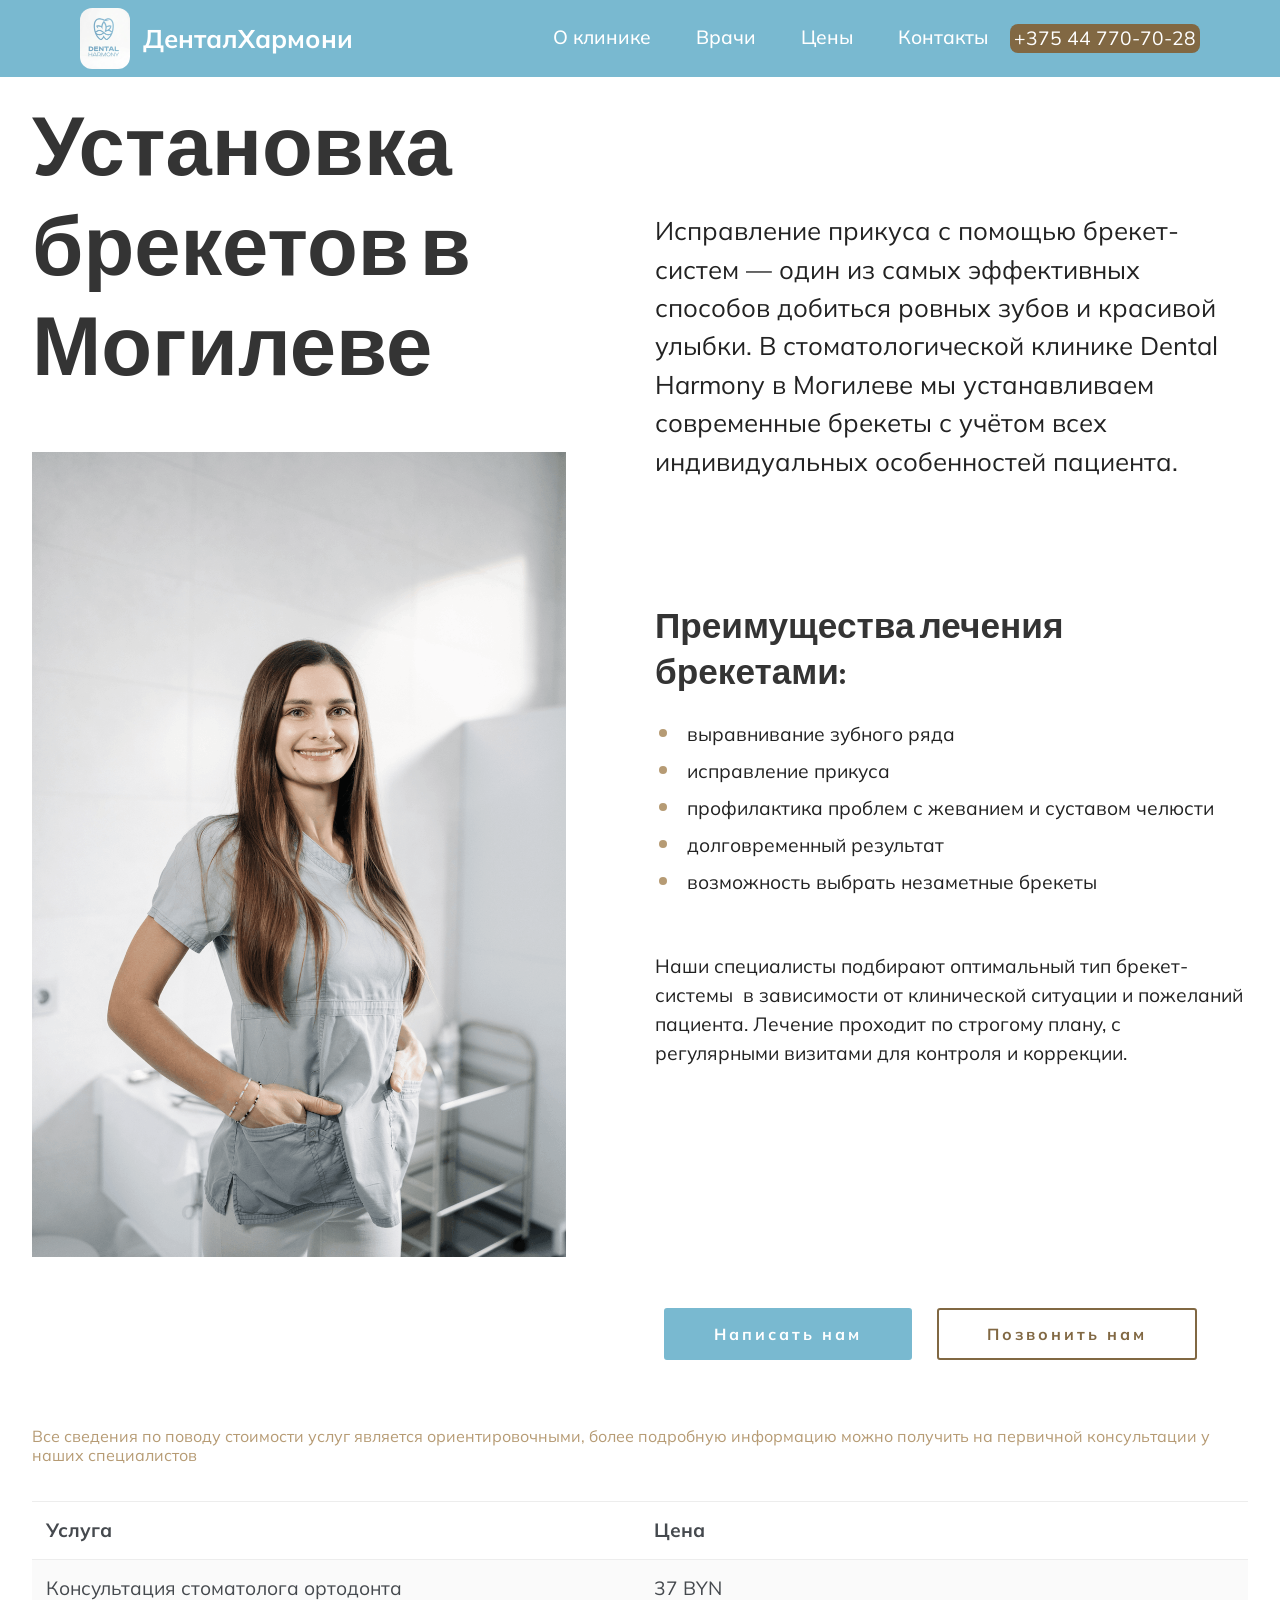
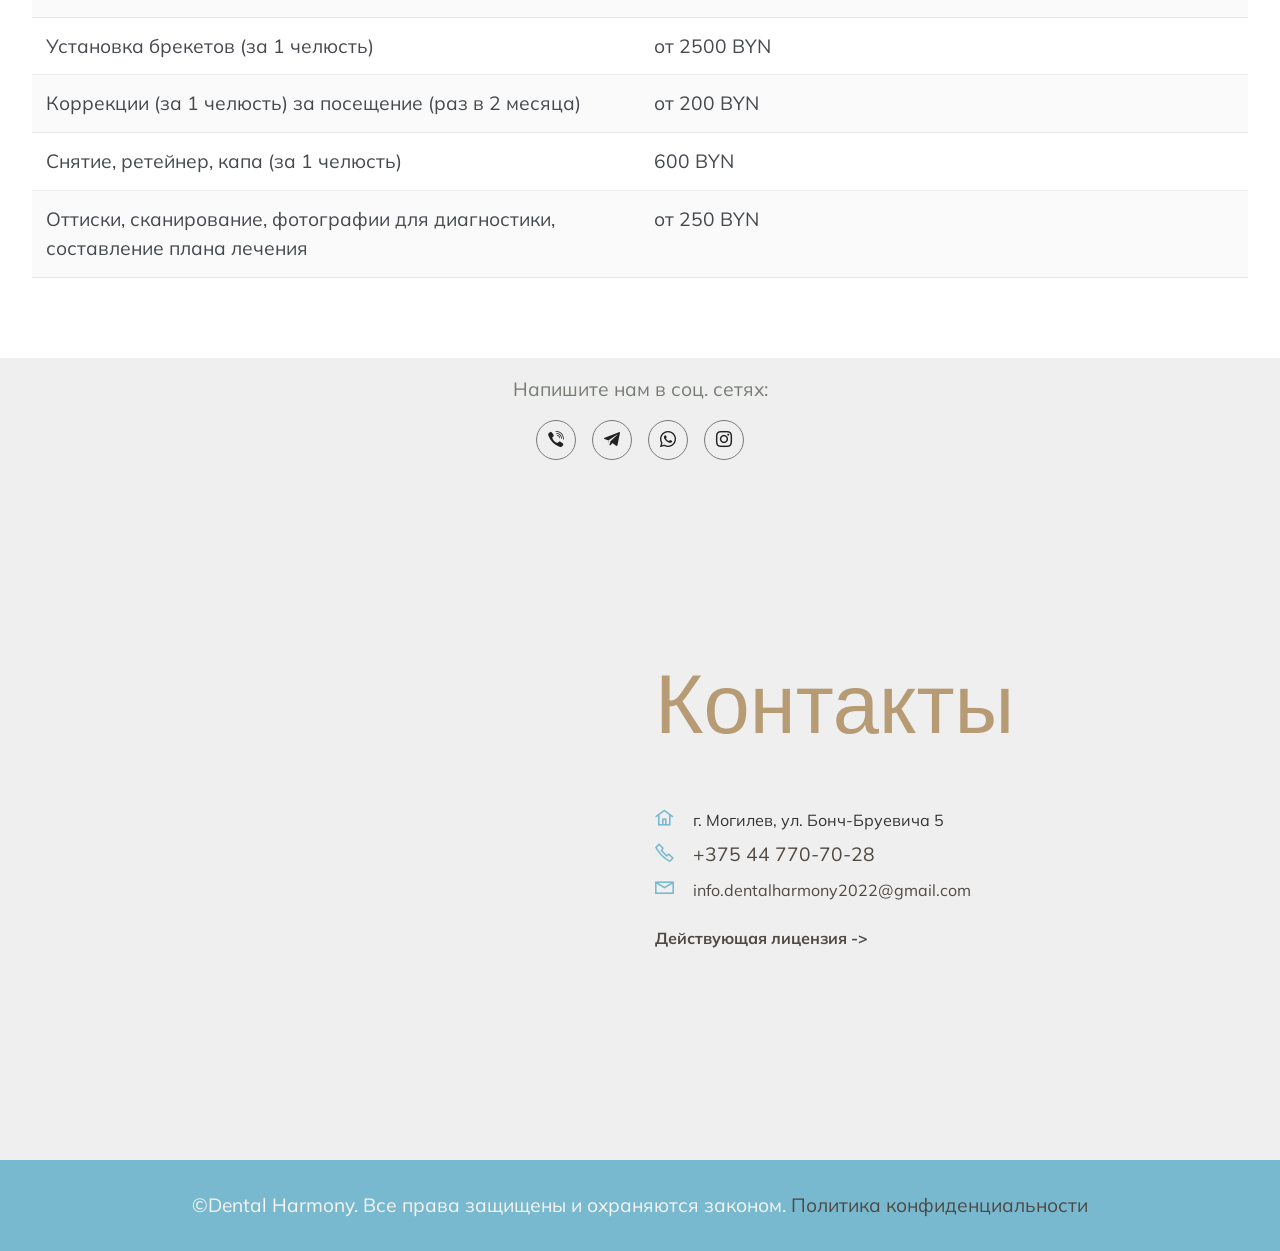
==== brekety-mogilev.html @ 155dd8d5 "deleted index.html all" ====
<!DOCTYPE html>
<html  >
<head>
  <meta charset="UTF-8">
  <meta http-equiv="X-UA-Compatible" content="IE=edge">
  <meta name="viewport" content="width=device-width, initial-scale=1, minimum-scale=1">
  <link rel="shortcut icon" href="assets/images/logo1-100x121.png" type="image/x-icon">
<meta name="description" content="Установка брекетов в Могилеве в стоматологии Dental Harmony. Исправление прикуса, современные брекет-системы, консультация ортодонта.">
  
  
  <title>Установка брекетов в Могилеве | ДенталХармони</title>
  <link rel="stylesheet" href="assets/web/assets/mobirise-icons/mobirise-icons.css">
  <link rel="stylesheet" href="assets/web/assets/mobirise-icons2/mobirise2.css">
  <link rel="stylesheet" href="assets/tether/tether.min.css">
  <link rel="stylesheet" href="assets/bootstrap/css/bootstrap.min.css">
  <link rel="stylesheet" href="assets/bootstrap/css/bootstrap-grid.min.css">
  <link rel="stylesheet" href="assets/bootstrap/css/bootstrap-reboot.min.css">
  <link rel="stylesheet" href="assets/dropdown/css/style.css">
  <link rel="stylesheet" href="assets/socicon/css/styles.css">
  <link rel="stylesheet" href="assets/theme/css/style.css">
  <link rel="preload" href="https://fonts.googleapis.com/css?family=Reem+Kufi:400,500,600,700&display=swap" as="style" onload="this.onload=null;this.rel='stylesheet'">
  <noscript><link rel="stylesheet" href="https://fonts.googleapis.com/css?family=Reem+Kufi:400,500,600,700&display=swap"></noscript>
  <link rel="preload" href="https://fonts.googleapis.com/css?family=Muli:300,300i,400,400i,600,600i,700,700i&display=swap" as="style" onload="this.onload=null;this.rel='stylesheet'">
  <noscript><link rel="stylesheet" href="https://fonts.googleapis.com/css?family=Muli:300,300i,400,400i,600,600i,700,700i&display=swap"></noscript>
  <link rel="preload" as="style" href="assets/mobirise/css/mbr-additional.css?v=qIpQwb"><link rel="stylesheet" href="assets/mobirise/css/mbr-additional.css?v=qIpQwb" type="text/css">
<link rel="canonical" href="https://dental-harmony.of.by/brekety-mogilev.html">
  
  <!-- Yandex.Metrika counter -->
<script type="text/javascript">
    (function(m,e,t,r,i,k,a){
        m[i]=m[i]||function(){(m[i].a=m[i].a||[]).push(arguments)};
        m[i].l=1*new Date();
        for (var j = 0; j < document.scripts.length; j++) {if (document.scripts[j].src === r) { return; }}
        k=e.createElement(t),a=e.getElementsByTagName(t)[0],k.async=1,k.src=r,a.parentNode.insertBefore(k,a)
    })(window, document,'script','https://mc.yandex.ru/metrika/tag.js?id=108449241', 'ym');

    ym(108449241, 'init', {ssr:true, webvisor:true, clickmap:true, ecommerce:"dataLayer", referrer: document.referrer, url: location.href, accurateTrackBounce:true, trackLinks:true});
</script>
<noscript><div><img src="https://mc.yandex.ru/watch/108449241" style="position:absolute; left:-9999px;" alt="" /></div></noscript>
<!-- /Yandex.Metrika counter -->
  
</head>
<body>
  
  <section class="menu cid-rArWEFjSdi" once="menu" id="menu01-6">



        <nav
            class="navbar navbar-expand beta-menu navbar-dropdown align-items-center navbar-fixed-top navbar-toggleable-sm">
            <button class="navbar-toggler navbar-toggler-right" type="button" data-toggle="collapse"
                data-target="#navbarSupportedContent" aria-controls="navbarSupportedContent" aria-expanded="false"
                aria-label="Toggle navigation">
                <div class="hamburger">
                    <span></span>
                    <span></span>
                    <span></span>
                    <span></span>
                </div>
            </button>
            <div class="menu-logo">
                <div class="navbar-brand">
                    <span class="navbar-logo">
                        <a href="#top">
                            <img src="assets/images/logo1-100x121.png" alt="логотип стомотологческой клиники в Могилеве"
                                style="height: 3.8rem; border-radius: 12px;">
                        </a>
                    </span>
                    <span class="navbar-caption-wrap"><a class="navbar-caption text-white display-5"
                            href="/">ДенталХармони</a></span>
                </div>
            </div>
            <div class="collapse navbar-collapse" id="navbarSupportedContent">
                <ul class="navbar-nav nav-dropdown" data-app-modern-menu="true">
                    <li class="nav-item">
                        <a class="nav-link link text-white display-7" href="/#content04-8"
                            aria-expanded="false">

                            О клинике<br></a>
                    </li>
                    <li class="nav-item"><a class="nav-link link text-white display-7"
                            href="/#team01-1y">Врачи</a></li>

                    <li class="nav-item"><a class="nav-link link text-white text-primary display-7"
                            href="/#content2-2k">Цены</a></li>

                    <li class="nav-item"><a class="nav-link link text-white display-7" href="/#contact4-r">

                            Контакты</a></li>
                </ul>
                <div class="navbar-buttons mbr-section-btn"
                    style="background: #816843; padding-left: 4px; padding-right: 4px; border-radius: 8px;">
                    <a class="phone-link text-white display-7" href="tel:+375447707028" onclick="gtag('event','click_phone',{event_category:'lead',event_label:'phone'});">
                        +375 44 770-70-28
                    </a>
                </div>
            </div>
        </nav>
    </section>



<section class="content2 woodm4_content2 cid-vg7xz233cQ" id="content02-3y">
    <div class="container">
        <div class="row">
            <div class="col-lg-6 md-pb">
                <h1 class="mbr-section-title align-left mbr-bold mbr-black pb-5 mbr-fonts-style display-1">Установка брекетов в Могилеве</h1>
                <img src="assets/images/d0a1d0bdd0b8d0bcd0bed0ba20d18dd0bad180d0b0d0bdd0b0202026-04-0720d0b22018.51.20-1014x1530.png" alt="установка брекетов в могилеве">
            </div>

            <div class="col-lg-6">
                <p class="text1 pb-3 align-left mbr-fonts-style display-5"><br><br><br>Исправление прикуса с помощью брекет-систем — один из самых эффективных способов добиться ровных зубов и красивой улыбки. В стоматологической клинике Dental Harmony в Могилеве мы устанавливаем современные брекеты с учётом всех индивидуальных особенностей пациента.</p>
                <h3 class="mbr-section-subtitle mbr-bold mbr-black mbr-light pb-3 mbr-fonts-style display-2"><br><br>Преимущества лечения брекетами:</h3>
                <div class="mbr-text pb-5 counter-container mbr-fonts-style display-7">
                    <ul>
                        <li>выравнивание зубного ряда</li>
                        <li>исправление прикуса</li>
                        <li>профилактика проблем с жеванием и суставом челюсти</li><li>долговременный результат</li><li>возможность выбрать незаметные брекеты</li>
                    </ul>
                </div>
                <p class="text2 align-left mbr-fonts-style display-7">Наши специалисты подбирают оптимальный тип брекет-системы&nbsp; в зависимости от клинической ситуации и пожеланий пациента. Лечение проходит по строгому плану, с регулярными визитами для контроля и коррекции.</p>
            </div>
        </div>
    </div>
</section>

<section class="header1 woodm4_header1 cid-vg7xz2m3BC" id="header01-3z">

    

    

    <div class="container">
        <div class="row justify-content-md-end">
            <div class="mbr-white col-lg-6 col-md-12">
                
                
                
                <div class="mbr-section-btn"><a class="btn btn-md btn-secondary display-4" href="/#form01-6">Написать нам</a>
                    <a class="btn btn-md btn-danger-outline display-4" href="tel:+375 44 770-70-28" onclick="gtag('event','click_phone',{event_category:'lead',event_label:'phone'});">Позвонить нам</a></div>
            </div>
        </div>
    </div>
    
</section>

<section class="pricing1 lodgem5 cid-vg7xz2x0cF" id="apricing1-40">
    

    
    
    <div class="container">
        <div class="row">
            <div class="col-12">
                <div class="mbr-section-head">
                    <h3 class="mbr-section-title mbr-fonts-style mb-0 display-4">Все сведения по поводу стоимости услуг является ориентировочными, более подробную информацию можно получить на первичной консультации у наших специалистов</h3>
                    
                </div>
                <div class="tabl-container">
                    <div class="tabl-item-row">
                        <div class="tabl-item-column">
                            <p class="card-title mbr-fonts-style mb-0 display-7"><strong>Услуга</strong></p>
                        </div>
                        <div class="tabl-item-column">
                            <p class="card-title mbr-fonts-style mb-0 display-7">
                                <strong>Цена</strong></p>
                        </div>
                        
                    </div>

                    <div class="tabl-item-row">
                        <div class="tabl-item-column">
                            <p class="card-text mbr-fonts-style mb-0 display-7">Консультация стоматолога ортодонта<br></p>
                        </div>
                        <div class="tabl-item-column">
                            <p class="card-text mbr-fonts-style mb-0 display-7">37 BYN<br></p>
                        </div>
                        
                    </div>

                    <div class="tabl-item-row">
                        <div class="tabl-item-column">
                            <p class="card-text mbr-fonts-style mb-0 display-7">Установка брекетов (за 1 челюсть)</p>
                        </div>
                        <div class="tabl-item-column">
                            <p class="card-text mbr-fonts-style mb-0 display-7">от 2500 BYN<br></p>
                        </div>
                        
                    </div>
                    <div class="tabl-item-row">
                        <div class="tabl-item-column">
                            <p class="card-text mbr-fonts-style mb-0 display-7">Коррекции (за 1 челюсть) за посещение (раз в 2 месяца)<br></p>
                        </div>
                        <div class="tabl-item-column">
                            <p class="card-text mbr-fonts-style mb-0 display-7">от 200 BYN<br></p>
                        </div>
                        
                    </div>
                    <div class="tabl-item-row">
                        <div class="tabl-item-column">
                            <p class="card-text mbr-fonts-style mb-0 display-7">Снятие, ретейнер, капа (за 1 челюсть)<br>
                            </p>
                        </div>
                        <div class="tabl-item-column">
                            <p class="card-text mbr-fonts-style mb-0 display-7">600 BYN<br></p>
                        </div>
                        
                    </div>
                    <div class="tabl-item-row">
                        <div class="tabl-item-column">
                            <p class="card-text mbr-fonts-style mb-0 display-7">Оттиски, сканирование, фотографии для диагностики, составление плана лечения<br></p>
                        </div>
                        <div class="tabl-item-column">
                            <p class="card-text mbr-fonts-style mb-0 display-7">от 250 BYN<br><br></p>
                        </div>
                        
                    </div>

                    
                    
                    
                </div>
            </div>
        </div>
    </div>
</section>

<section class="social1 cid-vfkh2itAdA" id="social01-2t">

            <div class="container">
                <div class="row justify-content-center">
                    <p class="mbr-text mbr-fonts-style display-7">Напишите нам в соц. сетях:</p>
                    <div class="col-lg-12">
                        <div class="wrapper">
                            <div class="icon-wrapper">
                                <a href="viber://chat?number=%2B375447707028" onclick="gtag('event','click_viber',{event_category:'lead'});">
                                    <span class="mbr-iconfont socicon-viber socicon"></span>
                                </a>
                            </div>

                            <div class="icon-wrapper">
                                <a href="https://t.me/+375447707028" onclick="gtag('event','click_tg',{event_category:'lead'});">
                                    <span class="mbr-iconfont socicon-telegram socicon"></span>
                                </a>
                            </div>

                            <div class="icon-wrapper">
                                <a href="https://wa.me/375447707028?text=Добро пожаловать в клинику ДенталХармони!" onclick="gtag('event','click_whatsapp',{event_category:'lead'});">
                                    <span class="mbr-iconfont socicon-whatsapp socicon"></span>
                                </a>
                            </div>

                            <div class="icon-wrapper">
                                <a href="https://instagram.com/dental_harmony_mogilev" onclick="gtag('event','click_inst',{event_category:'lead'});">
                                    <span class="mbr-iconfont socicon-instagram socicon"></span>
                                </a>
                            </div>



                        </div>

                    </div>
                </div>
            </div>
        </section>

<section data-bs-version="5" class="contact4 cid-ufX9EuGRT0" id="contact4-r">




            <div class="container">
                <div class="row justify-content-center align-items-center">
                    <div class="map-wrapper col-12 col-lg-6">
                        <div class="google-map"><iframe frameborder="0" style="border:0"
                                src="https://www.google.com/maps/embed/v1/place?key=AIzaSyBQ55g-IgRRgXrd803PTWDTb7kd6aAitNQ&amp;q=Могилёв, ул. Бонч-Бруевича 5"
                                allowfullscreen=""></iframe></div>
                    </div>
                    <div class="col-12 col-lg-6">
                        <div class="header_box">
                            <h4 class="card-title mbr-fonts-style display-1">Контакты</h4>

                        </div>
                        <div class="row">
                            <div class="col-12">
                                <div class="column_wrap">
                                    <h4 class="mbr-section-subtitle mbr-fonts-style display-5"></h4>
                                    <div class="contact_content">
                                        <div class="iconfont-wrapper">
                                            <span class="mbr-iconfont mobi-mbri-home mobi-mbri"
                                                style="color: rgb(121, 185, 208); fill: rgb(121, 185, 208);"></span>
                                        </div>
                                        <p class="card_text mb-0 mbr-fonts-style display-4">г. Могилев, ул.
                                            Бонч-Бруевича
                                            5<br></p>
                                    </div>
                                    <div class="contact_content">
                                        <div class="iconfont-wrapper">
                                            <span class="mbr-iconfont mobi-mbri-phone mobi-mbri"
                                                style="color: rgb(121, 185, 208); fill: rgb(121, 185, 208);"></span>
                                        </div>
                                        <p class="card_text mb-0 mbr-fonts-style display-4"><a
                                                class="phone-link display-7" href="tel:+375447707028" onclick="gtag('event','click_phone',{event_category:'lead',event_label:'phone'});">
                                                +375 44 770-70-28
                                            </a><br></p>
                                    </div>
                                    <div class="contact_content">
                                        <div class="iconfont-wrapper">
                                            <span class="mbr-iconfont mobi-mbri-letter mobi-mbri"
                                                style="color: rgb(121, 185, 208); fill: rgb(121, 185, 208);"></span>
                                        </div>
                                        <p class="card_text mb-0 mbr-fonts-style display-4"><a href="mailto:info.dentalharmony2022@gmail.com"
class="text-primary">info.dentalharmony2022@gmail.com</a></p></div>
                                    <div class="contact_content mt-3">
                                        <p class="card_text mb-0 mbr-fonts-style display-4"><a href="https://license.gov.by/onelicense/184092" 
                                                class="text-primary mbr-bold">Действующая лицензия -></a></p>
                                    </div>
                                </div>
                            </div>

                        </div>
                    </div>
                </div>
            </div>
        </section>

<section class="footer2 cid-rArWKbZ4Lx" once="footers" id="footer02-g">





            <div class="container">
                <div class="media-container-row align-center mbr-white">
                    <div class="col-12">
                        <p class="mbr-text mb-0 mbr-fonts-style display-7">
                            ©Dental Harmony. Все права защищены и охраняются законом. <a href="privacy-policy.html" class="text-primary">Политика конфиденциальности</a></p> 
                            
                    </div>
                </div>
            </div>
        </section>


<script src="assets/web/assets/jquery/jquery.min.js"></script>
  <script src="assets/popper/popper.min.js"></script>
  <script src="assets/tether/tether.min.js"></script>
  <script src="assets/bootstrap/js/bootstrap.min.js"></script>
  <script src="assets/smoothscroll/smooth-scroll.js"></script>
  <script src="assets/dropdown/js/nav-dropdown.js"></script>
  <script src="assets/dropdown/js/navbar-dropdown.js"></script>
  <script src="assets/touchswipe/jquery.touch-swipe.min.js"></script>
  <script src="assets/theme/js/script.js"></script>
  
  
  
</body>
</html>
---- assets/web/assets/mobirise-icons/mobirise-icons.css ----
@font-face {
  font-family: 'MobiriseIcons';
  src:  url('mobirise-icons.eot?spat4u');
  src:  url('mobirise-icons.eot?spat4u#iefix') format('embedded-opentype'),
    url('mobirise-icons.ttf?spat4u') format('truetype'),
    url('mobirise-icons.woff?spat4u') format('woff'),
    url('mobirise-icons.svg?spat4u#MobiriseIcons') format('svg');
  font-weight: normal;
  font-style: normal;
  font-display: swap;
}

[class^="mbri-"], [class*=" mbri-"] {
  /* use !important to prevent issues with browser extensions that change fonts */
  font-family: MobiriseIcons !important;
  speak: none;
  font-style: normal;
  font-weight: normal;
  font-variant: normal;
  text-transform: none;
  line-height: 1;

  /* Better Font Rendering =========== */
  -webkit-font-smoothing: antialiased;
  -moz-osx-font-smoothing: grayscale;
}

.mbri-add-submenu:before {
  content: "\e900";
}
.mbri-alert:before {
  content: "\e901";
}
.mbri-align-center:before {
  content: "\e902";
}
.mbri-align-justify:before {
  content: "\e903";
}
.mbri-align-left:before {
  content: "\e904";
}
.mbri-align-right:before {
  content: "\e905";
}
.mbri-android:before {
  content: "\e906";
}
.mbri-apple:before {
  content: "\e907";
}
.mbri-arrow-down:before {
  content: "\e908";
}
.mbri-arrow-next:before {
  content: "\e909";
}
.mbri-arrow-prev:before {
  content: "\e90a";
}
.mbri-arrow-up:before {
  content: "\e90b";
}
.mbri-bold:before {
  content: "\e90c";
}
.mbri-bookmark:before {
  content: "\e90d";
}
.mbri-bootstrap:before {
  content: "\e90e";
}
.mbri-briefcase:before {
  content: "\e90f";
}
.mbri-browse:before {
  content: "\e910";
}
.mbri-bulleted-list:before {
  content: "\e911";
}
.mbri-calendar:before {
  content: "\e912";
}
.mbri-camera:before {
  content: "\e913";
}
.mbri-cart-add:before {
  content: "\e914";
}
.mbri-cart-full:before {
  content: "\e915";
}
.mbri-cash:before {
  content: "\e916";
}
.mbri-change-style:before {
  content: "\e917";
}
.mbri-chat:before {
  content: "\e918";
}
.mbri-clock:before {
  content: "\e919";
}
.mbri-close:before {
  content: "\e91a";
}
.mbri-cloud:before {
  content: "\e91b";
}
.mbri-code:before {
  content: "\e91c";
}
.mbri-contact-form:before {
  content: "\e91d";
}
.mbri-credit-card:before {
  content: "\e91e";
}
.mbri-cursor-click:before {
  content: "\e91f";
}
.mbri-cust-feedback:before {
  content: "\e920";
}
.mbri-database:before {
  content: "\e921";
}
.mbri-delivery:before {
  content: "\e922";
}
.mbri-desktop:before {
  content: "\e923";
}
.mbri-devices:before {
  content: "\e924";
}
.mbri-down:before {
  content: "\e925";
}
.mbri-download:before {
  content: "\e989";
}
.mbri-drag-n-drop:before {
  content: "\e927";
}
.mbri-drag-n-drop2:before {
  content: "\e928";
}
.mbri-edit:before {
  content: "\e929";
}
.mbri-edit2:before {
  content: "\e92a";
}
.mbri-error:before {
  content: "\e92b";
}
.mbri-extension:before {
  content: "\e92c";
}
.mbri-features:before {
  content: "\e92d";
}
.mbri-file:before {
  content: "\e92e";
}
.mbri-flag:before {
  content: "\e92f";
}
.mbri-folder:before {
  content: "\e930";
}
.mbri-gift:before {
  content: "\e931";
}
.mbri-github:before {
  content: "\e932";
}
.mbri-globe:before {
  content: "\e933";
}
.mbri-globe-2:before {
  content: "\e934";
}
.mbri-growing-chart:before {
  content: "\e935";
}
.mbri-hearth:before {
  content: "\e936";
}
.mbri-help:before {
  content: "\e937";
}
.mbri-home:before {
  content: "\e938";
}
.mbri-hot-cup:before {
  content: "\e939";
}
.mbri-idea:before {
  content: "\e93a";
}
.mbri-image-gallery:before {
  content: "\e93b";
}
.mbri-image-slider:before {
  content: "\e93c";
}
.mbri-info:before {
  content: "\e93d";
}
.mbri-italic:before {
  content: "\e93e";
}
.mbri-key:before {
  content: "\e93f";
}
.mbri-laptop:before {
  content: "\e940";
}
.mbri-layers:before {
  content: "\e941";
}
.mbri-left-right:before {
  content: "\e942";
}
.mbri-left:before {
  content: "\e943";
}
.mbri-letter:before {
  content: "\e944";
}
.mbri-like:before {
  content: "\e945";
}
.mbri-link:before {
  content: "\e946";
}
.mbri-lock:before {
  content: "\e947";
}
.mbri-login:before {
  content: "\e948";
}
.mbri-logout:before {
  content: "\e949";
}
.mbri-magic-stick:before {
  content: "\e94a";
}
.mbri-map-pin:before {
  content: "\e94b";
}
.mbri-menu:before {
  content: "\e94c";
}
.mbri-mobile:before {
  content: "\e94d";
}
.mbri-mobile2:before {
  content: "\e94e";
}
.mbri-mobirise:before {
  content: "\e94f";
}
.mbri-more-horizontal:before {
  content: "\e950";
}
.mbri-more-vertical:before {
  content: "\e951";
}
.mbri-music:before {
  content: "\e952";
}
.mbri-new-file:before {
  content: "\e953";
}
.mbri-numbered-list:before {
  content: "\e954";
}
.mbri-opened-folder:before {
  content: "\e955";
}
.mbri-pages:before {
  content: "\e956";
}
.mbri-paper-plane:before {
  content: "\e957";
}
.mbri-paperclip:before {
  content: "\e958";
}
.mbri-photo:before {
  content: "\e959";
}
.mbri-photos:before {
  content: "\e95a";
}
.mbri-pin:before {
  content: "\e95b";
}
.mbri-play:before {
  content: "\e95c";
}
.mbri-plus:before {
  content: "\e95d";
}
.mbri-preview:before {
  content: "\e95e";
}
.mbri-print:before {
  content: "\e95f";
}
.mbri-protect:before {
  content: "\e960";
}
.mbri-question:before {
  content: "\e961";
}
.mbri-quote-left:before {
  content: "\e962";
}
.mbri-quote-right:before {
  content: "\e963";
}
.mbri-refresh:before {
  content: "\e964";
}
.mbri-responsive:before {
  content: "\e965";
}
.mbri-right:before {
  content: "\e966";
}
.mbri-rocket:before {
  content: "\e967";
}
.mbri-sad-face:before {
  content: "\e968";
}
.mbri-sale:before {
  content: "\e969";
}
.mbri-save:before {
  content: "\e96a";
}
.mbri-search:before {
  content: "\e96b";
}
.mbri-setting:before {
  content: "\e96c";
}
.mbri-setting2:before {
  content: "\e96d";
}
.mbri-setting3:before {
  content: "\e96e";
}
.mbri-share:before {
  content: "\e96f";
}
.mbri-shopping-bag:before {
  content: "\e970";
}
.mbri-shopping-basket:before {
  content: "\e971";
}
.mbri-shopping-cart:before {
  content: "\e972";
}
.mbri-sites:before {
  content: "\e973";
}
.mbri-smile-face:before {
  content: "\e974";
}
.mbri-speed:before {
  content: "\e975";
}
.mbri-star:before {
  content: "\e976";
}
.mbri-success:before {
  content: "\e977";
}
.mbri-sun:before {
  content: "\e978";
}
.mbri-sun2:before {
  content: "\e979";
}
.mbri-tablet:before {
  content: "\e97a";
}
.mbri-tablet-vertical:before {
  content: "\e97b";
}
.mbri-target:before {
  content: "\e97c";
}
.mbri-timer:before {
  content: "\e97d";
}
.mbri-to-ftp:before {
  content: "\e97e";
}
.mbri-to-local-drive:before {
  content: "\e97f";
}
.mbri-touch-swipe:before {
  content: "\e980";
}
.mbri-touch:before {
  content: "\e981";
}
.mbri-trash:before {
  content: "\e982";
}
.mbri-underline:before {
  content: "\e983";
}
.mbri-unlink:before {
  content: "\e984";
}
.mbri-unlock:before {
  content: "\e985";
}
.mbri-up-down:before {
  content: "\e986";
}
.mbri-up:before {
  content: "\e987";
}
.mbri-update:before {
  content: "\e988";
}
.mbri-upload:before {
 content: "\e926"; 
}
.mbri-user:before {
  content: "\e98a";
}
.mbri-user2:before {
  content: "\e98b";
}
.mbri-users:before {
  content: "\e98c";
}
.mbri-video:before {
  content: "\e98d";
}
.mbri-video-play:before {
  content: "\e98e";
}
.mbri-watch:before {
  content: "\e98f";
}
.mbri-website-theme:before {
  content: "\e990";
}
.mbri-wifi:before {
  content: "\e991";
}
.mbri-windows:before {
  content: "\e992";
}
.mbri-zoom-out:before {
  content: "\e993";
}
.mbri-redo:before {
  content: "\e994";
}
.mbri-undo:before {
  content: "\e995";
}
---- assets/web/assets/mobirise-icons2/mobirise2.css ----
@font-face {
  font-family: 'Moririse2';
  font-display: swap;
  src:  url('mobirise2.eot?f2bix4');
  src:  url('mobirise2.eot?f2bix4#iefix') format('embedded-opentype'),
    url('mobirise2.ttf?f2bix4') format('truetype'),
    url('mobirise2.woff?f2bix4') format('woff'),
    url('mobirise2.svg?f2bix4#mobirise2') format('svg');
  font-weight: normal;
  font-style: normal;
}

[class^="mobi-"], [class*=" mobi-"] {
  /* use !important to prevent issues with browser extensions that change fonts */
  font-family: 'Moririse2' !important;
  speak: none;
  font-style: normal;
  font-weight: normal;
  font-variant: normal;
  text-transform: none;
  line-height: 1;

  /* Better Font Rendering =========== */
  -webkit-font-smoothing: antialiased;
  -moz-osx-font-smoothing: grayscale;
}

.mobi-mbri-add-submenu:before {
  content: "\e900";
}
.mobi-mbri-alert:before {
  content: "\e901";
}
.mobi-mbri-align-center:before {
  content: "\e902";
}
.mobi-mbri-align-justify:before {
  content: "\e903";
}
.mobi-mbri-align-left:before {
  content: "\e904";
}
.mobi-mbri-align-right:before {
  content: "\e905";
}
.mobi-mbri-android:before {
  content: "\e906";
}
.mobi-mbri-apple:before {
  content: "\e907";
}
.mobi-mbri-arrow-down:before {
  content: "\e908";
}
.mobi-mbri-arrow-next:before {
  content: "\e909";
}
.mobi-mbri-arrow-prev:before {
  content: "\e90a";
}
.mobi-mbri-arrow-up:before {
  content: "\e90b";
}
.mobi-mbri-bold:before {
  content: "\e90c";
}
.mobi-mbri-bookmark:before {
  content: "\e90d";
}
.mobi-mbri-bootstrap:before {
  content: "\e90e";
}
.mobi-mbri-briefcase:before {
  content: "\e90f";
}
.mobi-mbri-browse:before {
  content: "\e910";
}
.mobi-mbri-bulleted-list:before {
  content: "\e911";
}
.mobi-mbri-calendar:before {
  content: "\e912";
}
.mobi-mbri-camera:before {
  content: "\e913";
}
.mobi-mbri-cart-add:before {
  content: "\e914";
}
.mobi-mbri-cart-full:before {
  content: "\e915";
}
.mobi-mbri-cash:before {
  content: "\e916";
}
.mobi-mbri-change-style:before {
  content: "\e917";
}
.mobi-mbri-chat:before {
  content: "\e918";
}
.mobi-mbri-clock:before {
  content: "\e919";
}
.mobi-mbri-close:before {
  content: "\e91a";
}
.mobi-mbri-cloud:before {
  content: "\e91b";
}
.mobi-mbri-code:before {
  content: "\e91c";
}
.mobi-mbri-contact-form:before {
  content: "\e91d";
}
.mobi-mbri-credit-card:before {
  content: "\e91e";
}
.mobi-mbri-cursor-click:before {
  content: "\e91f";
}
.mobi-mbri-cust-feedback:before {
  content: "\e920";
}
.mobi-mbri-database:before {
  content: "\e921";
}
.mobi-mbri-delivery:before {
  content: "\e922";
}
.mobi-mbri-desktop:before {
  content: "\e923";
}
.mobi-mbri-devices:before {
  content: "\e924";
}
.mobi-mbri-down:before {
  content: "\e925";
}
.mobi-mbri-download-2:before {
  content: "\e926";
}
.mobi-mbri-download:before {
  content: "\e927";
}
.mobi-mbri-drag-n-drop-2:before {
  content: "\e928";
}
.mobi-mbri-drag-n-drop:before {
  content: "\e929";
}
.mobi-mbri-edit-2:before {
  content: "\e92a";
}
.mobi-mbri-edit:before {
  content: "\e92b";
}
.mobi-mbri-error:before {
  content: "\e92c";
}
.mobi-mbri-extension:before {
  content: "\e92d";
}
.mobi-mbri-features:before {
  content: "\e92e";
}
.mobi-mbri-file:before {
  content: "\e92f";
}
.mobi-mbri-flag:before {
  content: "\e930";
}
.mobi-mbri-folder:before {
  content: "\e931";
}
.mobi-mbri-gift:before {
  content: "\e932";
}
.mobi-mbri-github:before {
  content: "\e933";
}
.mobi-mbri-globe-2:before {
  content: "\e934";
}
.mobi-mbri-globe:before {
  content: "\e935";
}
.mobi-mbri-growing-chart:before {
  content: "\e936";
}
.mobi-mbri-hearth:before {
  content: "\e937";
}
.mobi-mbri-help:before {
  content: "\e938";
}
.mobi-mbri-home:before {
  content: "\e939";
}
.mobi-mbri-hot-cup:before {
  content: "\e93a";
}
.mobi-mbri-idea:before {
  content: "\e93b";
}
.mobi-mbri-image-gallery:before {
  content: "\e93c";
}
.mobi-mbri-image-slider:before {
  content: "\e93d";
}
.mobi-mbri-info:before {
  content: "\e93e";
}
.mobi-mbri-italic:before {
  content: "\e93f";
}
.mobi-mbri-key:before {
  content: "\e940";
}
.mobi-mbri-laptop:before {
  content: "\e941";
}
.mobi-mbri-layers:before {
  content: "\e942";
}
.mobi-mbri-left-right:before {
  content: "\e943";
}
.mobi-mbri-left:before {
  content: "\e944";
}
.mobi-mbri-letter:before {
  content: "\e945";
}
.mobi-mbri-like:before {
  content: "\e946";
}
.mobi-mbri-link:before {
  content: "\e947";
}
.mobi-mbri-lock:before {
  content: "\e948";
}
.mobi-mbri-login:before {
  content: "\e949";
}
.mobi-mbri-logout:before {
  content: "\e94a";
}
.mobi-mbri-magic-stick:before {
  content: "\e94b";
}
.mobi-mbri-map-pin:before {
  content: "\e94c";
}
.mobi-mbri-menu:before {
  content: "\e94d";
}
.mobi-mbri-mobile-2:before {
  content: "\e94e";
}
.mobi-mbri-mobile-horizontal:before {
  content: "\e94f";
}
.mobi-mbri-mobile:before {
  content: "\e950";
}
.mobi-mbri-mobirise:before {
  content: "\e951";
}
.mobi-mbri-more-horizontal:before {
  content: "\e952";
}
.mobi-mbri-more-vertical:before {
  content: "\e953";
}
.mobi-mbri-music:before {
  content: "\e954";
}
.mobi-mbri-new-file:before {
  content: "\e955";
}
.mobi-mbri-numbered-list:before {
  content: "\e956";
}
.mobi-mbri-opened-folder:before {
  content: "\e957";
}
.mobi-mbri-pages:before {
  content: "\e958";
}
.mobi-mbri-paper-plane:before {
  content: "\e959";
}
.mobi-mbri-paperclip:before {
  content: "\e95a";
}
.mobi-mbri-phone:before {
  content: "\e95b";
}
.mobi-mbri-photo:before {
  content: "\e95c";
}
.mobi-mbri-photos:before {
  content: "\e95d";
}
.mobi-mbri-pin:before {
  content: "\e95e";
}
.mobi-mbri-play:before {
  content: "\e95f";
}
.mobi-mbri-plus:before {
  content: "\e960";
}
.mobi-mbri-preview:before {
  content: "\e961";
}
.mobi-mbri-print:before {
  content: "\e962";
}
.mobi-mbri-protect:before {
  content: "\e963";
}
.mobi-mbri-question:before {
  content: "\e964";
}
.mobi-mbri-quote-left:before {
  content: "\e965";
}
.mobi-mbri-quote-right:before {
  content: "\e966";
}
.mobi-mbri-redo:before {
  content: "\e967";
}
.mobi-mbri-refresh:before {
  content: "\e968";
}
.mobi-mbri-responsive-2:before {
  content: "\e969";
}
.mobi-mbri-responsive:before {
  content: "\e96a";
}
.mobi-mbri-right:before {
  content: "\e96b";
}
.mobi-mbri-rocket:before {
  content: "\e96c";
}
.mobi-mbri-sad-face:before {
  content: "\e96d";
}
.mobi-mbri-sale:before {
  content: "\e96e";
}
.mobi-mbri-save:before {
  content: "\e96f";
}
.mobi-mbri-search:before {
  content: "\e970";
}
.mobi-mbri-setting-2:before {
  content: "\e971";
}
.mobi-mbri-setting-3:before {
  content: "\e972";
}
.mobi-mbri-setting:before {
  content: "\e973";
}
.mobi-mbri-share:before {
  content: "\e974";
}
.mobi-mbri-shopping-bag:before {
  content: "\e975";
}
.mobi-mbri-shopping-basket:before {
  content: "\e976";
}
.mobi-mbri-shopping-cart:before {
  content: "\e977";
}
.mobi-mbri-sites:before {
  content: "\e978";
}
.mobi-mbri-smile-face:before {
  content: "\e979";
}
.mobi-mbri-speed:before {
  content: "\e97a";
}
.mobi-mbri-star:before {
  content: "\e97b";
}
.mobi-mbri-success:before {
  content: "\e97c";
}
.mobi-mbri-sun:before {
  content: "\e97d";
}
.mobi-mbri-sun2:before {
  content: "\e97e";
}
.mobi-mbri-tablet-vertical:before {
  content: "\e97f";
}
.mobi-mbri-tablet:before {
  content: "\e980";
}
.mobi-mbri-target:before {
  content: "\e981";
}
.mobi-mbri-timer:before {
  content: "\e982";
}
.mobi-mbri-to-ftp:before {
  content: "\e983";
}
.mobi-mbri-to-local-drive:before {
  content: "\e984";
}
.mobi-mbri-touch-swipe:before {
  content: "\e985";
}
.mobi-mbri-touch:before {
  content: "\e986";
}
.mobi-mbri-trash:before {
  content: "\e987";
}
.mobi-mbri-underline:before {
  content: "\e988";
}
.mobi-mbri-undo:before {
  content: "\e989";
}
.mobi-mbri-unlink:before {
  content: "\e98a";
}
.mobi-mbri-unlock:before {
  content: "\e98b";
}
.mobi-mbri-up-down:before {
  content: "\e98c";
}
.mobi-mbri-up:before {
  content: "\e98d";
}
.mobi-mbri-update:before {
  content: "\e98e";
}
.mobi-mbri-upload-2:before {
  content: "\e98f";
}
.mobi-mbri-upload:before {
  content: "\e990";
}
.mobi-mbri-user-2:before {
  content: "\e991";
}
.mobi-mbri-user:before {
  content: "\e992";
}
.mobi-mbri-users:before {
  content: "\e993";
}
.mobi-mbri-video-play:before {
  content: "\e994";
}
.mobi-mbri-video:before {
  content: "\e995";
}
.mobi-mbri-watch:before {
  content: "\e996";
}
.mobi-mbri-website-theme-2:before {
  content: "\e997";
}
.mobi-mbri-website-theme:before {
  content: "\e998";
}
.mobi-mbri-wifi:before {
  content: "\e999";
}
.mobi-mbri-windows:before {
  content: "\e99a";
}
.mobi-mbri-zoom-in:before {
  content: "\e99b";
}
.mobi-mbri-zoom-out:before {
  content: "\e99c";
}
---- assets/dropdown/css/style.css ----
.navbar-dropdown {
  left: 0;
  padding: 0;
  position: absolute;
  right: 0;
  top: 0;
  transition: all 0.45s ease;
  z-index: 1030;
  background: #282828; }
  .navbar-dropdown .navbar-logo {
    margin-right: 0.8rem;
    transition: margin 0.3s ease-in-out;
    vertical-align: middle; }
    .navbar-dropdown .navbar-logo img {
      height: 3.125rem;
      transition: all 0.3s ease-in-out; }
    .navbar-dropdown .navbar-logo.mbr-iconfont {
      font-size: 3.125rem;
      line-height: 3.125rem; }
  .navbar-dropdown .navbar-caption {
    font-weight: 700;
    white-space: normal;
    vertical-align: -4px;
    line-height: 3.125rem !important; }
    .navbar-dropdown .navbar-caption, .navbar-dropdown .navbar-caption:hover {
      color: inherit;
      text-decoration: none; }
  .navbar-dropdown .mbr-iconfont + .navbar-caption {
    vertical-align: -1px; }
  .navbar-dropdown.navbar-fixed-top {
    position: fixed; }
  .navbar-dropdown .navbar-brand span {
    vertical-align: -4px; }
  .navbar-dropdown.bg-color.transparent {
    background: none; }
  .navbar-dropdown.navbar-short .navbar-brand {
    padding: 0.625rem 0; }
    .navbar-dropdown.navbar-short .navbar-brand span {
      vertical-align: -1px; }
  .navbar-dropdown.navbar-short .navbar-caption {
    line-height: 2.375rem !important;
    vertical-align: -2px; }
  .navbar-dropdown.navbar-short .navbar-logo {
    margin-right: 0.5rem; }
    .navbar-dropdown.navbar-short .navbar-logo img {
      height: 2.375rem; }
    .navbar-dropdown.navbar-short .navbar-logo.mbr-iconfont {
      font-size: 2.375rem;
      line-height: 2.375rem; }
  .navbar-dropdown.navbar-short .mbr-table-cell {
    height: 3.625rem; }
  .navbar-dropdown .navbar-close {
    left: 0.6875rem;
    position: fixed;
    top: 0.75rem;
    z-index: 1000; }
  .navbar-dropdown .hamburger-icon {
    content: "";
    display: inline-block;
    vertical-align: middle;
    width: 16px;
    -webkit-box-shadow: 0 -6px 0 1px #282828,0 0 0 1px #282828,0 6px 0 1px #282828;
    -moz-box-shadow: 0 -6px 0 1px #282828,0 0 0 1px #282828,0 6px 0 1px #282828;
    box-shadow: 0 -6px 0 1px #282828,0 0 0 1px #282828,0 6px 0 1px #282828; }

.dropdown-menu .dropdown-toggle[data-toggle="dropdown-submenu"]::after {
  border-bottom: 0.35em solid transparent;
  border-left: 0.35em solid;
  border-right: 0;
  border-top: 0.35em solid transparent;
  margin-left: 0.3rem; }

.dropdown-menu .dropdown-item:focus {
  outline: 0; }

.nav-dropdown {
  font-size: 0.75rem;
  font-weight: 500;
  height: auto !important; }
  .nav-dropdown .nav-btn {
    padding-left: 1rem; }
  .nav-dropdown .link {
    margin: .667em 1.667em;
    font-weight: 500;
    padding: 0;
    transition: color .2s ease-in-out; }
    .nav-dropdown .link.dropdown-toggle {
      margin-right: 2.583em; }
      .nav-dropdown .link.dropdown-toggle::after {
        margin-left: .25rem;
        border-top: 0.35em solid;
        border-right: 0.35em solid transparent;
        border-left: 0.35em solid transparent;
        border-bottom: 0; }
      .nav-dropdown .link.dropdown-toggle[aria-expanded="true"] {
        margin: 0;
        padding: 0.667em 3.263em  0.667em 1.667em; }
  .nav-dropdown .link::after,
  .nav-dropdown .dropdown-item::after {
    color: inherit; }
  .nav-dropdown .btn {
    font-size: 0.75rem;
    font-weight: 700;
    letter-spacing: 0;
    margin-bottom: 0;
    padding-left: 1.25rem;
    padding-right: 1.25rem; }
  .nav-dropdown .dropdown-menu {
    border-radius: 0;
    border: 0;
    left: 0;
    margin: 0;
    padding-bottom: 1.25rem;
    padding-top: 1.25rem;
    position: relative; }
  .nav-dropdown .dropdown-submenu {
    margin-left: 0.125rem;
    top: 0; }
  .nav-dropdown .dropdown-item {
    font-weight: 500;
    line-height: 2;
    padding: 0.3846em 4.615em 0.3846em 1.5385em;
    position: relative;
    transition: color .2s ease-in-out, background-color .2s ease-in-out; }
    .nav-dropdown .dropdown-item::after {
      margin-top: -0.3077em;
      position: absolute;
      right: 1.1538em;
      top: 50%; }
    .nav-dropdown .dropdown-item:focus, .nav-dropdown .dropdown-item:hover {
      background: none; }

@media (max-width: 767px) {
  .nav-dropdown.navbar-toggleable-sm {
    bottom: 0;
    display: none;
    left: 0;
    overflow-x: hidden;
    position: fixed;
    top: 0;
    transform: translateX(-100%);
    -ms-transform: translateX(-100%);
    -webkit-transform: translateX(-100%);
    width: 18.75rem;
    z-index: 999; } }
.nav-dropdown.navbar-toggleable-xl {
  bottom: 0;
  display: none;
  left: 0;
  overflow-x: hidden;
  position: fixed;
  top: 0;
  transform: translateX(-100%);
  -ms-transform: translateX(-100%);
  -webkit-transform: translateX(-100%);
  width: 18.75rem;
  z-index: 999; }

.nav-dropdown-sm {
  display: block !important;
  overflow-x: hidden;
  overflow: auto;
  padding-top: 3.875rem; }
  .nav-dropdown-sm::after {
    content: "";
    display: block;
    height: 3rem;
    width: 100%; }
  .nav-dropdown-sm.collapse.in ~ .navbar-close {
    display: block !important; }
  .nav-dropdown-sm.collapsing, .nav-dropdown-sm.collapse.in {
    transform: translateX(0);
    -ms-transform: translateX(0);
    -webkit-transform: translateX(0);
    transition: all 0.25s ease-out;
    -webkit-transition: all 0.25s ease-out;
    background: #282828; }
  .nav-dropdown-sm.collapsing[aria-expanded="false"] {
    transform: translateX(-100%);
    -ms-transform: translateX(-100%);
    -webkit-transform: translateX(-100%); }
  .nav-dropdown-sm .nav-item {
    display: block;
    margin-left: 0 !important;
    padding-left: 0; }
  .nav-dropdown-sm .link,
  .nav-dropdown-sm .dropdown-item {
    border-top: 1px dotted rgba(255, 255, 255, 0.1);
    font-size: 0.8125rem;
    line-height: 1.6;
    margin: 0 !important;
    padding: 0.875rem 2.4rem 0.875rem 1.5625rem !important;
    position: relative;
    white-space: normal; }
    .nav-dropdown-sm .link:focus, .nav-dropdown-sm .link:hover,
    .nav-dropdown-sm .dropdown-item:focus,
    .nav-dropdown-sm .dropdown-item:hover {
      background: rgba(0, 0, 0, 0.2) !important;
      color: #c0a375; }
  .nav-dropdown-sm .nav-btn {
    position: relative;
    padding: 1.5625rem 1.5625rem 0 1.5625rem; }
    .nav-dropdown-sm .nav-btn::before {
      border-top: 1px dotted rgba(255, 255, 255, 0.1);
      content: "";
      left: 0;
      position: absolute;
      top: 0;
      width: 100%; }
    .nav-dropdown-sm .nav-btn + .nav-btn {
      padding-top: 0.625rem; }
      .nav-dropdown-sm .nav-btn + .nav-btn::before {
        display: none; }
  .nav-dropdown-sm .btn {
    padding: 0.625rem 0; }
  .nav-dropdown-sm .dropdown-toggle[data-toggle="dropdown-submenu"]::after {
    margin-left: .25rem;
    border-top: 0.35em solid;
    border-right: 0.35em solid transparent;
    border-left: 0.35em solid transparent;
    border-bottom: 0; }
  .nav-dropdown-sm .dropdown-toggle[data-toggle="dropdown-submenu"][aria-expanded="true"]::after {
    border-top: 0;
    border-right: 0.35em solid transparent;
    border-left: 0.35em solid transparent;
    border-bottom: 0.35em solid; }
  .nav-dropdown-sm .dropdown-menu {
    margin: 0;
    padding: 0;
    position: relative;
    top: 0;
    left: 0;
    width: 100%;
    border: 0;
    float: none;
    border-radius: 0;
    background: none; }
  .nav-dropdown-sm .dropdown-submenu {
    left: 100%;
    margin-left: 0.125rem;
    margin-top: -1.25rem;
    top: 0; }

.navbar-toggleable-sm .nav-dropdown .dropdown-menu {
  position: absolute; }

.navbar-toggleable-sm .nav-dropdown .dropdown-submenu {
  left: 100%;
  margin-left: 0.125rem;
  margin-top: -1.25rem;
  top: 0; }

.navbar-toggleable-sm.opened .nav-dropdown .dropdown-menu {
  position: relative; }

.navbar-toggleable-sm.opened .nav-dropdown .dropdown-submenu {
  left: 0;
  margin-left: 00rem;
  margin-top: 0rem;
  top: 0; }

.is-builder .nav-dropdown.collapsing {
  transition: none !important; }

/*# sourceMappingURL=style.css.map */
---- assets/socicon/css/styles.css ----
@charset "UTF-8";

@font-face {
  font-family: 'Socicon';
  src:  url('../fonts/socicon.eot');
  src:  url('../fonts/socicon.eot?#iefix') format('embedded-opentype'),
    url('../fonts/socicon.woff2') format('woff2'),
    url('../fonts/socicon.ttf') format('truetype'),
    url('../fonts/socicon.woff') format('woff'),
    url('../fonts/socicon.svg#socicon') format('svg');
  font-weight: normal;
  font-style: normal;
  font-display: swap;
}

[data-icon]:before {
  font-family: "socicon" !important;
  content: attr(data-icon);
  font-style: normal !important;
  font-weight: normal !important;
  font-variant: normal !important;
  text-transform: none !important;
  speak: none;
  line-height: 1;
  -webkit-font-smoothing: antialiased;
  -moz-osx-font-smoothing: grayscale;
}

[class^="socicon-"], [class*=" socicon-"] {
  /* use !important to prevent issues with browser extensions that change fonts */
  font-family: 'Socicon' !important;
  speak: none;
  font-style: normal;
  font-weight: normal;
  font-variant: normal;
  text-transform: none;
  line-height: 1;

  /* Better Font Rendering =========== */
  -webkit-font-smoothing: antialiased;
  -moz-osx-font-smoothing: grayscale;
}

.socicon-500px:before {
  content: "\e000";
}
.socicon-8tracks:before {
  content: "\e001";
}
.socicon-airbnb:before {
  content: "\e002";
}
.socicon-alliance:before {
  content: "\e003";
}
.socicon-amazon:before {
  content: "\e004";
}
.socicon-amplement:before {
  content: "\e005";
}
.socicon-android:before {
  content: "\e006";
}
.socicon-angellist:before {
  content: "\e007";
}
.socicon-apple:before {
  content: "\e008";
}
.socicon-appnet:before {
  content: "\e009";
}
.socicon-baidu:before {
  content: "\e00a";
}
.socicon-bandcamp:before {
  content: "\e00b";
}
.socicon-battlenet:before {
  content: "\e00c";
}
.socicon-mixer:before {
  content: "\e00d";
}
.socicon-bebee:before {
  content: "\e00e";
}
.socicon-bebo:before {
  content: "\e00f";
}
.socicon-behance:before {
  content: "\e010";
}
.socicon-blizzard:before {
  content: "\e011";
}
.socicon-blogger:before {
  content: "\e012";
}
.socicon-buffer:before {
  content: "\e013";
}
.socicon-chrome:before {
  content: "\e014";
}
.socicon-coderwall:before {
  content: "\e015";
}
.socicon-curse:before {
  content: "\e016";
}
.socicon-dailymotion:before {
  content: "\e017";
}
.socicon-deezer:before {
  content: "\e018";
}
.socicon-delicious:before {
  content: "\e019";
}
.socicon-deviantart:before {
  content: "\e01a";
}
.socicon-diablo:before {
  content: "\e01b";
}
.socicon-digg:before {
  content: "\e01c";
}
.socicon-discord:before {
  content: "\e01d";
}
.socicon-disqus:before {
  content: "\e01e";
}
.socicon-douban:before {
  content: "\e01f";
}
.socicon-draugiem:before {
  content: "\e020";
}
.socicon-dribbble:before {
  content: "\e021";
}
.socicon-drupal:before {
  content: "\e022";
}
.socicon-ebay:before {
  content: "\e023";
}
.socicon-ello:before {
  content: "\e024";
}
.socicon-endomodo:before {
  content: "\e025";
}
.socicon-envato:before {
  content: "\e026";
}
.socicon-etsy:before {
  content: "\e027";
}
.socicon-facebook:before {
  content: "\e028";
}
.socicon-feedburner:before {
  content: "\e029";
}
.socicon-filmweb:before {
  content: "\e02a";
}
.socicon-firefox:before {
  content: "\e02b";
}
.socicon-flattr:before {
  content: "\e02c";
}
.socicon-flickr:before {
  content: "\e02d";
}
.socicon-formulr:before {
  content: "\e02e";
}
.socicon-forrst:before {
  content: "\e02f";
}
.socicon-foursquare:before {
  content: "\e030";
}
.socicon-friendfeed:before {
  content: "\e031";
}
.socicon-github:before {
  content: "\e032";
}
.socicon-goodreads:before {
  content: "\e033";
}
.socicon-google:before {
  content: "\e034";
}
.socicon-googlescholar:before {
  content: "\e035";
}
.socicon-googlegroups:before {
  content: "\e036";
}
.socicon-googlephotos:before {
  content: "\e037";
}
.socicon-googleplus:before {
  content: "\e038";
}
.socicon-grooveshark:before {
  content: "\e039";
}
.socicon-hackerrank:before {
  content: "\e03a";
}
.socicon-hearthstone:before {
  content: "\e03b";
}
.socicon-hellocoton:before {
  content: "\e03c";
}
.socicon-heroes:before {
  content: "\e03d";
}
.socicon-smashcast:before {
  content: "\e03e";
}
.socicon-horde:before {
  content: "\e03f";
}
.socicon-houzz:before {
  content: "\e040";
}
.socicon-icq:before {
  content: "\e041";
}
.socicon-identica:before {
  content: "\e042";
}
.socicon-imdb:before {
  content: "\e043";
}
.socicon-instagram:before {
  content: "\e044";
}
.socicon-issuu:before {
  content: "\e045";
}
.socicon-istock:before {
  content: "\e046";
}
.socicon-itunes:before {
  content: "\e047";
}
.socicon-keybase:before {
  content: "\e048";
}
.socicon-lanyrd:before {
  content: "\e049";
}
.socicon-lastfm:before {
  content: "\e04a";
}
.socicon-line:before {
  content: "\e04b";
}
.socicon-linkedin:before {
  content: "\e04c";
}
.socicon-livejournal:before {
  content: "\e04d";
}
.socicon-lyft:before {
  content: "\e04e";
}
.socicon-macos:before {
  content: "\e04f";
}
.socicon-mail:before {
  content: "\e050";
}
.socicon-medium:before {
  content: "\e051";
}
.socicon-meetup:before {
  content: "\e052";
}
.socicon-mixcloud:before {
  content: "\e053";
}
.socicon-modelmayhem:before {
  content: "\e054";
}
.socicon-mumble:before {
  content: "\e055";
}
.socicon-myspace:before {
  content: "\e056";
}
.socicon-newsvine:before {
  content: "\e057";
}
.socicon-nintendo:before {
  content: "\e058";
}
.socicon-npm:before {
  content: "\e059";
}
.socicon-odnoklassniki:before {
  content: "\e05a";
}
.socicon-openid:before {
  content: "\e05b";
}
.socicon-opera:before {
  content: "\e05c";
}
.socicon-outlook:before {
  content: "\e05d";
}
.socicon-overwatch:before {
  content: "\e05e";
}
.socicon-patreon:before {
  content: "\e05f";
}
.socicon-paypal:before {
  content: "\e060";
}
.socicon-periscope:before {
  content: "\e061";
}
.socicon-persona:before {
  content: "\e062";
}
.socicon-pinterest:before {
  content: "\e063";
}
.socicon-play:before {
  content: "\e064";
}
.socicon-player:before {
  content: "\e065";
}
.socicon-playstation:before {
  content: "\e066";
}
.socicon-pocket:before {
  content: "\e067";
}
.socicon-qq:before {
  content: "\e068";
}
.socicon-quora:before {
  content: "\e069";
}
.socicon-raidcall:before {
  content: "\e06a";
}
.socicon-ravelry:before {
  content: "\e06b";
}
.socicon-reddit:before {
  content: "\e06c";
}
.socicon-renren:before {
  content: "\e06d";
}
.socicon-researchgate:before {
  content: "\e06e";
}
.socicon-residentadvisor:before {
  content: "\e06f";
}
.socicon-reverbnation:before {
  content: "\e070";
}
.socicon-rss:before {
  content: "\e071";
}
.socicon-sharethis:before {
  content: "\e072";
}
.socicon-skype:before {
  content: "\e073";
}
.socicon-slideshare:before {
  content: "\e074";
}
.socicon-smugmug:before {
  content: "\e075";
}
.socicon-snapchat:before {
  content: "\e076";
}
.socicon-songkick:before {
  content: "\e077";
}
.socicon-soundcloud:before {
  content: "\e078";
}
.socicon-spotify:before {
  content: "\e079";
}
.socicon-stackexchange:before {
  content: "\e07a";
}
.socicon-stackoverflow:before {
  content: "\e07b";
}
.socicon-starcraft:before {
  content: "\e07c";
}
.socicon-stayfriends:before {
  content: "\e07d";
}
.socicon-steam:before {
  content: "\e07e";
}
.socicon-storehouse:before {
  content: "\e07f";
}
.socicon-strava:before {
  content: "\e080";
}
.socicon-streamjar:before {
  content: "\e081";
}
.socicon-stumbleupon:before {
  content: "\e082";
}
.socicon-swarm:before {
  content: "\e083";
}
.socicon-teamspeak:before {
  content: "\e084";
}
.socicon-teamviewer:before {
  content: "\e085";
}
.socicon-technorati:before {
  content: "\e086";
}
.socicon-telegram:before {
  content: "\e087";
}
.socicon-tripadvisor:before {
  content: "\e088";
}
.socicon-tripit:before {
  content: "\e089";
}
.socicon-triplej:before {
  content: "\e08a";
}
.socicon-tumblr:before {
  content: "\e08b";
}
.socicon-twitch:before {
  content: "\e08c";
}
.socicon-twitter:before {
  content: "\e08d";
}
.socicon-uber:before {
  content: "\e08e";
}
.socicon-ventrilo:before {
  content: "\e08f";
}
.socicon-viadeo:before {
  content: "\e090";
}
.socicon-viber:before {
  content: "\e091";
}
.socicon-viewbug:before {
  content: "\e092";
}
.socicon-vimeo:before {
  content: "\e093";
}
.socicon-vine:before {
  content: "\e094";
}
.socicon-vkontakte:before {
  content: "\e095";
}
.socicon-warcraft:before {
  content: "\e096";
}
.socicon-wechat:before {
  content: "\e097";
}
.socicon-weibo:before {
  content: "\e098";
}
.socicon-whatsapp:before {
  content: "\e099";
}
.socicon-wikipedia:before {
  content: "\e09a";
}
.socicon-windows:before {
  content: "\e09b";
}
.socicon-wordpress:before {
  content: "\e09c";
}
.socicon-wykop:before {
  content: "\e09d";
}
.socicon-xbox:before {
  content: "\e09e";
}
.socicon-xing:before {
  content: "\e09f";
}
.socicon-yahoo:before {
  content: "\e0a0";
}
.socicon-yammer:before {
  content: "\e0a1";
}
.socicon-yandex:before {
  content: "\e0a2";
}
.socicon-yelp:before {
  content: "\e0a3";
}
.socicon-younow:before {
  content: "\e0a4";
}
.socicon-youtube:before {
  content: "\e0a5";
}
.socicon-zapier:before {
  content: "\e0a6";
}
.socicon-zerply:before {
  content: "\e0a7";
}
.socicon-zomato:before {
  content: "\e0a8";
}
.socicon-zynga:before {
  content: "\e0a9";
}
.socicon-bluesky:before {
  content: "\e0aa";
}
.socicon-threads:before {
  content: "\e0ab";
}
.socicon-spreadshirt:before {
  content: "\e901";
}
.socicon-gamejolt:before {
  content: "\e902";
}
.socicon-trello:before {
  content: "\e903";
}
.socicon-tunein:before {
  content: "\e904";
}
.socicon-bloglovin:before {
  content: "\e905";
}
.socicon-gamewisp:before {
  content: "\e906";
}
.socicon-messenger:before {
  content: "\e907";
}
.socicon-pandora:before {
  content: "\e908";
}
.socicon-augment:before {
  content: "\e909";
}
.socicon-bitbucket:before {
  content: "\e90a";
}
.socicon-fyuse:before {
  content: "\e90b";
}
.socicon-yt-gaming:before {
  content: "\e90c";
}
.socicon-sketchfab:before {
  content: "\e90d";
}
.socicon-mobcrush:before {
  content: "\e90e";
}
.socicon-microsoft:before {
  content: "\e90f";
}
.socicon-realtor:before {
  content: "\e910";
}
.socicon-tidal:before {
  content: "\e911";
}
.socicon-qobuz:before {
  content: "\e912";
}
.socicon-natgeo:before {
  content: "\e913";
}
.socicon-mastodon:before {
  content: "\e914";
}
.socicon-unsplash:before {
  content: "\e915";
}
.socicon-homeadvisor:before {
  content: "\e916";
}
.socicon-angieslist:before {
  content: "\e917";
}
.socicon-codepen:before {
  content: "\e918";
}
.socicon-slack:before {
  content: "\e919";
}
.socicon-openaigym:before {
  content: "\e91a";
}
.socicon-logmein:before {
  content: "\e91b";
}
.socicon-fiverr:before {
  content: "\e91c";
}
.socicon-gotomeeting:before {
  content: "\e91d";
}
.socicon-aliexpress:before {
  content: "\e91e";
}
.socicon-guru:before {
  content: "\e91f";
}
.socicon-appstore:before {
  content: "\e920";
}
.socicon-homes:before {
  content: "\e921";
}
.socicon-zoom:before {
  content: "\e922";
}
.socicon-alibaba:before {
  content: "\e923";
}
.socicon-craigslist:before {
  content: "\e924";
}
.socicon-wix:before {
  content: "\e925";
}
.socicon-redfin:before {
  content: "\e926";
}
.socicon-googlecalendar:before {
  content: "\e927";
}
.socicon-shopify:before {
  content: "\e928";
}
.socicon-freelancer:before {
  content: "\e929";
}
.socicon-seedrs:before {
  content: "\e92a";
}
.socicon-bing:before {
  content: "\e92b";
}
.socicon-doodle:before {
  content: "\e92c";
}
.socicon-bonanza:before {
  content: "\e92d";
}
.socicon-squarespace:before {
  content: "\e92e";
}
.socicon-toptal:before {
  content: "\e92f";
}
.socicon-gust:before {
  content: "\e930";
}
.socicon-ask:before {
  content: "\e931";
}
.socicon-trulia:before {
  content: "\e932";
}
.socicon-loomly:before {
  content: "\e933";
}
.socicon-ghost:before {
  content: "\e934";
}
.socicon-upwork:before {
  content: "\e935";
}
.socicon-fundable:before {
  content: "\e936";
}
.socicon-booking:before {
  content: "\e937";
}
.socicon-googlemaps:before {
  content: "\e938";
}
.socicon-zillow:before {
  content: "\e939";
}
.socicon-niconico:before {
  content: "\e93a";
}
.socicon-toneden:before {
  content: "\e93b";
}
.socicon-crunchbase:before {
  content: "\e93c";
}
.socicon-homefy:before {
  content: "\e93d";
}
.socicon-calendly:before {
  content: "\e93e";
}
.socicon-livemaster:before {
  content: "\e93f";
}
.socicon-udemy:before {
  content: "\e940";
}
.socicon-codered:before {
  content: "\e941";
}
.socicon-origin:before {
  content: "\e942";
}
.socicon-nextdoor:before {
  content: "\e943";
}
.socicon-portfolio:before {
  content: "\e944";
}
.socicon-instructables:before {
  content: "\e945";
}
.socicon-gitlab:before {
  content: "\e946";
}
.socicon-hackernews:before {
  content: "\e947";
}
.socicon-smashwords:before {
  content: "\e948";
}
.socicon-kobo:before {
  content: "\e949";
}
.socicon-bookbub:before {
  content: "\e94a";
}
.socicon-mailru:before {
  content: "\e94b";
}
.socicon-moddb:before {
  content: "\e94c";
}
.socicon-indiedb:before {
  content: "\e94d";
}
.socicon-traxsource:before {
  content: "\e94e";
}
.socicon-gamefor:before {
  content: "\e94f";
}
.socicon-pixiv:before {
  content: "\e950";
}
.socicon-myanimelist:before {
  content: "\e951";
}
.socicon-blackberry:before {
  content: "\e952";
}
.socicon-wickr:before {
  content: "\e953";
}
.socicon-spip:before {
  content: "\e954";
}
.socicon-napster:before {
  content: "\e955";
}
.socicon-beatport:before {
  content: "\e956";
}
.socicon-hackerone:before {
  content: "\e957";
}
.socicon-internet:before {
  content: "\e958";
}
.socicon-ubuntu:before {
  content: "\e959";
}
.socicon-artstation:before {
  content: "\e95a";
}
.socicon-invision:before {
  content: "\e95b";
}
.socicon-torial:before {
  content: "\e95c";
}
.socicon-collectorz:before {
  content: "\e95d";
}
.socicon-seenthis:before {
  content: "\e95e";
}
.socicon-googleplaymusic:before {
  content: "\e95f";
}
.socicon-debian:before {
  content: "\e960";
}
.socicon-filmfreeway:before {
  content: "\e961";
}
.socicon-gnome:before {
  content: "\e962";
}
.socicon-itchio:before {
  content: "\e963";
}
.socicon-jamendo:before {
  content: "\e964";
}
.socicon-mix:before {
  content: "\e965";
}
.socicon-sharepoint:before {
  content: "\e966";
}
.socicon-tinder:before {
  content: "\e967";
}
.socicon-windguru:before {
  content: "\e968";
}
.socicon-cdbaby:before {
  content: "\e969";
}
.socicon-elementaryos:before {
  content: "\e96a";
}
.socicon-stage32:before {
  content: "\e96b";
}
.socicon-tiktok:before {
  content: "\e96c";
}
.socicon-gitter:before {
  content: "\e96d";
}
.socicon-letterboxd:before {
  content: "\e96e";
}
.socicon-threema:before {
  content: "\e96f";
}
.socicon-splice:before {
  content: "\e970";
}
.socicon-metapop:before {
  content: "\e971";
}
.socicon-naver:before {
  content: "\e972";
}
.socicon-remote:before {
  content: "\e973";
}
.socicon-flipboard:before {
  content: "\e974";
}
.socicon-googlehangouts:before {
  content: "\e975";
}
.socicon-dlive:before {
  content: "\e976";
}
.socicon-vsco:before {
  content: "\e977";
}
.socicon-stitcher:before {
  content: "\e978";
}
.socicon-avvo:before {
  content: "\e979";
}
.socicon-redbubble:before {
  content: "\e97a";
}
.socicon-society6:before {
  content: "\e97b";
}
.socicon-zazzle:before {
  content: "\e97c";
}
.socicon-eitaa:before {
  content: "\e97d";
}
.socicon-soroush:before {
  content: "\e97e";
}
.socicon-bale:before {
  content: "\e97f";
}
---- assets/theme/css/style.css ----
section {
  background-color: #eeeeee;
}

.form-control:focus {
  box-shadow: none;
}

:focus {
  outline: none;
}

section,
.container,
.container-fluid {
  position: relative;
  word-wrap: break-word;
}

@media (min-width: 1200px) {
  .container {
    max-width: 1600px;
  }
}

@media (max-width: 992px) {
  .container {
    max-width: 992px;
  }
}

@media (min-width: 767px) {
  .container {
    padding: 0 2rem;
  }
}

@media (max-width: 992px) {
  .md-pb {
    padding-bottom: 2rem !important;
  }
}

a {
  font-weight: 600;
  transition: color 0.4s;
}

a.mbr-iconfont:hover {
  text-decoration: none;
}

.article .lead p,
.article .lead ul,
.article .lead ol,
.article .lead pre,
.article .lead blockquote {
  margin-bottom: 0;
}

a {
  font-style: normal;
  font-weight: 400;
  cursor: pointer;
}

a, a:hover {
  text-decoration: none;
}

figure {
  margin-bottom: 0;
}

body {
  color: #222222;
  font-weight: 400;
}

h1,
h2,
h3,
h4,
h5,
h6,
.h1,
.h2,
.h3,
.h4,
.h5,
.h6,
.display-1,
.display-2,
.display-3,
.display-4 {
  line-height: 1;
  word-break: break-word;
  word-wrap: break-word;
}

b,
strong {
  font-weight: bold;
}

blockquote {
  padding: 10px 0 10px 20px;
  position: relative;
  border-left: 2px solid;
  border-color: #ff3366;
}

input:-webkit-autofill, input:-webkit-autofill:hover, input:-webkit-autofill:focus, input:-webkit-autofill:active {
  transition-delay: 9999s;
  transition-property: background-color, color;
}

textarea[type="hidden"] {
  display: none;
}

body {
  position: relative;
}

section {
  background-position: 50% 50%;
  background-repeat: no-repeat;
  background-size: cover;
}

section .mbr-background-video,
section .mbr-background-video-preview {
  position: absolute;
  bottom: 0;
  left: 0;
  right: 0;
  top: 0;
}

.hidden {
  visibility: hidden;
}

.mbr-z-index20 {
  z-index: 20;
}

/*! Base colors */
.mbr-white {
  color: #ffffff;
}

.mbr-black {
  color: #343434;
}

.mbr-bg-white {
  background-color: #ffffff;
}

.mbr-bg-black {
  background-color: #000000;
}

/*! Text-aligns */
.align-left {
  text-align: left;
}

.align-center {
  text-align: center;
}

.align-right {
  text-align: right;
}

@media (max-width: 767px) {
  .align-left,
  .align-center,
  .align-right,
  .mbr-section-btn,
  .mbr-section-title {
    text-align: center;
  }
}

/*! Font-weight  */
.mbr-light {
  font-weight: 300;
}

.mbr-regular {
  font-weight: 400;
}

.mbr-semibold {
  font-weight: 500;
}

.mbr-bold {
  font-weight: 700;
}

/*! Media  */
.media-size-item {
  -moz-flex: 1 1 auto;
  -o-flex: 1 1 auto;
  flex: 1 1 auto;
}

.media-content {
  flex-basis: 100%;
}

.media-container-row {
  display: flex;
  flex-direction: row;
  flex-wrap: wrap;
  justify-content: center;
  align-content: center;
  align-items: start;
}

.media-container-row .media-size-item {
  width: 400px;
}

.media-container-column {
  display: flex;
  flex-direction: column;
  flex-wrap: wrap;
  justify-content: center;
  align-content: center;
  align-items: stretch;
}

.media-container-column > * {
  width: 100%;
}

@media (min-width: 992px) {
  .media-container-row {
    flex-wrap: nowrap;
  }
}

figure {
  overflow: hidden;
}

figure[mbr-media-size] {
  transition: width 0.1s;
}

.mbr-figure img,
.mbr-figure iframe {
  display: block;
  width: 100%;
}

.card {
  background-color: transparent;
  border: none;
}

.card-box {
  width: 100%;
}

.card-img {
  text-align: center;
  flex-shrink: 0;
  -webkit-flex-shrink: 0;
}

.media {
  max-width: 100%;
  margin: 0 auto;
}

.mbr-figure {
  -ms-grid-row-align: center;
  align-self: center;
}

.media-container > div {
  max-width: 100%;
}

.mbr-figure img,
.card-img img {
  width: 100%;
}

@media (max-width: 991px) {
  .media-size-item {
    width: auto !important;
  }
  .media {
    width: auto;
  }
  .mbr-figure {
    width: 100% !important;
  }
}

/*! Buttons */
.mbr-section-btn {
  margin-left: -.25rem;
  margin-right: -.25rem;
  font-size: 0;
}

nav .mbr-section-btn {
  margin-left: 0rem;
  margin-right: 0rem;
}

/*! Btn icon margin */
.btn .mbr-iconfont,
.btn.btn-sm .mbr-iconfont {
  cursor: pointer;
  margin-right: 0.5rem;
}

.btn.btn-md .mbr-iconfont,
.btn.btn-md .mbr-iconfont {
  margin-right: 0.8rem;
}

.mbr-regular {
  font-weight: 400;
}

.mbr-semibold {
  font-weight: 500;
}

.mbr-bold {
  font-weight: 700;
}

[type="submit"] {
  -webkit-appearance: none;
}

/*! Full-screen */
.mbr-fullscreen .mbr-overlay {
  min-height: 100vh;
}

.mbr-fullscreen {
  display: flex;
  display: -moz-flex;
  display: -ms-flex;
  display: -o-flex;
  align-items: center;
  -webkit-align-items: center;
  min-height: 100vh;
  padding-top: 3rem;
  padding-bottom: 0;
}

/*! Map */
.map {
  height: 25rem;
  position: relative;
}

.map iframe {
  width: 100%;
  height: 100%;
}

/* Form */
.form-asterisk {
  font-family: initial;
  position: absolute;
  top: -2px;
  font-weight: normal;
}

/*! Scroll to top arrow */
.mbr-arrow-up {
  bottom: 25px;
  right: 90px;
  position: fixed;
  text-align: right;
  z-index: 5000;
  color: #ffffff;
  font-size: 32px;
  transform: rotate(180deg);
  -webkit-transform: rotate(180deg);
}

.mbr-arrow-up a {
  background: rgba(0, 0, 0, 0.2);
  border-radius: 3px;
  color: #fff;
  display: inline-block;
  height: 60px;
  width: 60px;
  outline-style: none !important;
  position: relative;
  text-decoration: none;
  transition: all .3s ease-in-out;
  cursor: pointer;
  text-align: center;
}

.mbr-arrow-up a:hover {
  background-color: rgba(0, 0, 0, 0.4);
}

.mbr-arrow-up a i {
  line-height: 60px;
}

.mbr-arrow-up-icon {
  display: block;
  color: #fff;
}

.mbr-arrow-up-icon::before {
  content: "\203a";
  display: inline-block;
  font-family: serif;
  font-size: 32px;
  line-height: 1;
  font-style: normal;
  position: relative;
  top: 6px;
  left: -4px;
  -webkit-transform: rotate(-90deg);
  transform: rotate(-90deg);
}

/*! Arrow Down */
.mbr-arrow {
  position: absolute;
  bottom: 45px;
  left: 50%;
  width: 60px;
  height: 60px;
  cursor: pointer;
  background-color: rgba(80, 80, 80, 0.5);
  border-radius: 50%;
  -webkit-transform: translateX(-50%);
  transform: translateX(-50%);
}

.mbr-arrow > a {
  display: inline-block;
  text-decoration: none;
  outline-style: none;
  -webkit-animation: arrowdown 1.7s ease-in-out infinite;
  animation: arrowdown 1.7s ease-in-out infinite;
}

.mbr-arrow > a > i {
  position: absolute;
  top: -2px;
  left: 15px;
  font-size: 2rem;
}

@keyframes arrowdown {
  0% {
    transform: translateY(0px);
    -webkit-transform: translateY(0px);
  }
  50% {
    transform: translateY(-5px);
    -webkit-transform: translateY(-5px);
  }
  100% {
    transform: translateY(0px);
    -webkit-transform: translateY(0px);
  }
}

@-webkit-keyframes arrowdown {
  0% {
    transform: translateY(0px);
    -webkit-transform: translateY(0px);
  }
  50% {
    transform: translateY(-5px);
    -webkit-transform: translateY(-5px);
  }
  100% {
    transform: translateY(0px);
    -webkit-transform: translateY(0px);
  }
}

@media (max-width: 500px) {
  .mbr-arrow-up {
    left: 50%;
    right: auto;
    transform: translateX(-50%) rotate(180deg);
    -webkit-transform: translateX(-50%) rotate(180deg);
  }
}

/*Gradients animation*/
@keyframes gradient-animation {
  from {
    background-position: 0% 100%;
    -webkit-animation-timing-function: ease-in-out;
            animation-timing-function: ease-in-out;
  }
  to {
    background-position: 100% 0%;
    -webkit-animation-timing-function: ease-in-out;
            animation-timing-function: ease-in-out;
  }
}

@-webkit-keyframes gradient-animation {
  from {
    background-position: 0% 100%;
    -webkit-animation-timing-function: ease-in-out;
            animation-timing-function: ease-in-out;
  }
  to {
    background-position: 100% 0%;
    -webkit-animation-timing-function: ease-in-out;
            animation-timing-function: ease-in-out;
  }
}

.bg-gradient {
  background-size: 200% 200%;
  animation: gradient-animation 5s infinite alternate;
  -webkit-animation: gradient-animation 5s infinite alternate;
}

.menu .navbar-brand {
  display: -webkit-flex;
}

.menu .navbar-brand span {
  display: flex;
  display: -webkit-flex;
}

.menu .navbar-brand .navbar-caption-wrap {
  display: -webkit-flex;
}

.menu .navbar-brand .navbar-logo img {
  display: -webkit-flex;
}

@media (min-width: 768px) and (max-width: 1023px) {
  .menu .navbar-toggleable-sm .navbar-nav {
    display: -ms-flexbox;
  }
}

@media (max-width: 1023px) {
  .menu .navbar-collapse {
    max-height: 93.5vh;
  }
  .menu .navbar-collapse.show {
    overflow: auto;
  }
}

@media (min-width: 1024px) {
  .menu .navbar-nav.nav-dropdown {
    display: -webkit-flex;
  }
  .menu .navbar-toggleable-sm .navbar-collapse {
    display: -webkit-flex !important;
  }
  .menu .collapsed .navbar-collapse {
    max-height: 93.5vh;
  }
  .menu .collapsed .navbar-collapse.show {
    overflow: auto;
  }
}

@media (max-width: 767px) {
  .menu .navbar-collapse {
    max-height: 80vh;
  }
}

.navbar {
  display: -webkit-flex;
  -webkit-flex-wrap: wrap;
  -webkit-align-items: center;
  -webkit-justify-content: space-between;
}

.navbar-collapse {
  -webkit-flex-basis: 100%;
  -webkit-flex-grow: 1;
  -webkit-align-items: center;
}

.nav-dropdown .link {
  padding: .667em 1.667em !important;
  margin: 0 !important;
}

.nav {
  display: -webkit-flex;
  -webkit-flex-wrap: wrap;
}

.row {
  display: -webkit-flex;
  -webkit-flex-wrap: wrap;
}

.justify-content-center {
  -webkit-justify-content: center;
}

.form-inline {
  display: -webkit-flex;
  -webkit-align-items: center;
}

.card-wrapper {
  -webkit-flex: 1;
}

.carousel-control {
  z-index: 10;
  display: -webkit-flex;
  -webkit-align-items: center;
  -webkit-justify-content: center;
}

.carousel-controls {
  display: -webkit-flex;
}

.media {
  display: -webkit-flex;
}

.form-group:focus {
  outline: none;
}

.jq-selectbox__select {
  padding: 1.07em .5em;
  position: absolute;
  top: 0;
  left: 0;
  width: 100%;
}

.jq-selectbox__dropdown {
  position: absolute;
  top: 100%;
  left: 0 !important;
  width: 100% !important;
}

.jq-selectbox__trigger-arrow {
  -webkit-transform: translateY(-50%);
          transform: translateY(-50%);
}

.jq-selectbox li {
  padding: 1.07em .5em;
}

input[type="range"] {
  padding-left: 0 !important;
  padding-right: 0 !important;
}

.modal-dialog,
.modal-content {
  height: 100%;
}

.modal-dialog .carousel-inner {
  height: calc(100vh - 1.75rem);
}

@media (max-width: 575px) {
  .modal-dialog .carousel-inner {
    height: calc(100vh - 1rem);
  }
}

.carousel-item {
  text-align: center;
}

.carousel-item img {
  margin: auto;
}

.navbar-toggler {
  align-self: flex-start;
  padding: 0.25rem 0.75rem;
  font-size: 1.25rem;
  line-height: 1;
  background: transparent;
  border: 1px solid transparent;
  border-radius: 0.25rem;
}

.navbar-toggler:focus,
.navbar-toggler:hover {
  text-decoration: none;
}

.navbar-toggler-icon {
  display: inline-block;
  width: 1.5em;
  height: 1.5em;
  vertical-align: middle;
  content: "";
  background: no-repeat center center;
  background-size: 100% 100%;
}

.navbar-toggler-left {
  position: absolute;
  left: 1rem;
}

.navbar-toggler-right {
  position: absolute;
  right: 1rem;
}

@media (max-width: 575px) {
  .navbar-toggleable .navbar-nav .dropdown-menu {
    position: static;
    float: none;
  }
  .navbar-toggleable > .container {
    padding-right: 0;
    padding-left: 0;
  }
}

@media (min-width: 576px) {
  .navbar-toggleable {
    flex-direction: row;
    flex-wrap: nowrap;
    align-items: center;
  }
  .navbar-toggleable .navbar-nav {
    flex-direction: row;
  }
  .navbar-toggleable .navbar-nav .nav-link {
    padding-right: .5rem;
    padding-left: .5rem;
  }
  .navbar-toggleable > .container {
    display: flex;
    flex-wrap: nowrap;
    align-items: center;
  }
  .navbar-toggleable .navbar-collapse {
    display: flex !important;
    width: 100%;
  }
  .navbar-toggleable .navbar-toggler {
    display: none;
  }
}

@media (max-width: 767px) {
  .navbar-toggleable-sm .navbar-nav .dropdown-menu {
    position: static;
    float: none;
  }
  .navbar-toggleable-sm > .container {
    padding-right: 0;
    padding-left: 0;
  }
}

@media (min-width: 768px) {
  .navbar-toggleable-sm {
    flex-direction: row;
    flex-wrap: nowrap;
    align-items: center;
  }
  .navbar-toggleable-sm .navbar-nav {
    flex-direction: row;
  }
  .navbar-toggleable-sm .navbar-nav .nav-link {
    padding-right: .5rem;
    padding-left: .5rem;
  }
  .navbar-toggleable-sm > .container {
    display: flex;
    flex-wrap: nowrap;
    align-items: center;
  }
  .navbar-toggleable-sm .navbar-collapse {
    display: none;
    width: 100%;
  }
  .navbar-toggleable-sm .navbar-toggler {
    display: none;
  }
}

@media (max-width: 1023px) {
  .navbar-toggleable-md .navbar-nav .dropdown-menu {
    position: static;
    float: none;
  }
  .navbar-toggleable-md > .container {
    padding-right: 0;
    padding-left: 0;
  }
}

@media (min-width: 1024px) {
  .navbar-toggleable-md {
    flex-direction: row;
    flex-wrap: nowrap;
    align-items: center;
  }
  .navbar-toggleable-md .navbar-nav {
    flex-direction: row;
  }
  .navbar-toggleable-md .navbar-nav .nav-link {
    padding-right: .5rem;
    padding-left: .5rem;
  }
  .navbar-toggleable-md > .container {
    display: flex;
    flex-wrap: nowrap;
    align-items: center;
  }
  .navbar-toggleable-md .navbar-collapse {
    display: flex !important;
    width: 100%;
  }
  .navbar-toggleable-md .navbar-toggler {
    display: none;
  }
}

@media (max-width: 1199px) {
  .navbar-toggleable-lg .navbar-nav .dropdown-menu {
    position: static;
    float: none;
  }
  .navbar-toggleable-lg > .container {
    padding-right: 0;
    padding-left: 0;
  }
}

@media (min-width: 1200px) {
  .navbar-toggleable-lg {
    flex-direction: row;
    flex-wrap: nowrap;
    align-items: center;
  }
  .navbar-toggleable-lg .navbar-nav {
    flex-direction: row;
  }
  .navbar-toggleable-lg .navbar-nav .nav-link {
    padding-right: .5rem;
    padding-left: .5rem;
  }
  .navbar-toggleable-lg > .container {
    display: flex;
    flex-wrap: nowrap;
    align-items: center;
  }
  .navbar-toggleable-lg .navbar-collapse {
    display: flex !important;
    width: 100%;
  }
  .navbar-toggleable-lg .navbar-toggler {
    display: none;
  }
}

.navbar-toggleable-xl {
  flex-direction: row;
  flex-wrap: nowrap;
  align-items: center;
}

.navbar-toggleable-xl .navbar-nav .dropdown-menu {
  position: static;
  float: none;
}

.navbar-toggleable-xl > .container {
  padding-right: 0;
  padding-left: 0;
}

.navbar-toggleable-xl .navbar-nav {
  flex-direction: row;
}

.navbar-toggleable-xl .navbar-nav .nav-link {
  padding-right: .5rem;
  padding-left: .5rem;
}

.navbar-toggleable-xl > .container {
  display: flex;
  flex-wrap: nowrap;
  align-items: center;
}

.navbar-toggleable-xl .navbar-collapse {
  display: flex !important;
  width: 100%;
}

.navbar-toggleable-xl .navbar-toggler {
  display: none;
}

.card-img {
  width: auto;
}

.menu .navbar.collapsed:not(.beta-menu) {
  flex-direction: column;
}

.carousel-item.active,
.carousel-item-next,
.carousel-item-prev {
  display: flex;
}

.note-air-layout .dropup .dropdown-menu,
.note-air-layout .navbar-fixed-bottom .dropdown .dropdown-menu {
  bottom: initial !important;
}

html,
body {
  height: auto;
  min-height: 100vh;
}

.dropup .dropdown-toggle::after {
  display: none;
}

body {
  font-style: normal;
  line-height: 1.5;
}

.mbr-section-title {
  font-style: normal;
  line-height: 1.2;
}

.mbr-section-subtitle {
  line-height: 1.3;
}

.mbr-text {
  font-style: normal;
  line-height: 1.6;
}

.btn {
  font-weight: 500;
  border-width: 2px;
  font-style: normal;
  letter-spacing: 1px;
  margin: .4rem .8rem;
  white-space: normal;
  transition: all .3s ease-in-out;
  display: inline-flex;
  align-items: center;
  justify-content: center;
  word-break: break-word;
  -webkit-align-items: center;
  -webkit-justify-content: center;
  display: -webkit-inline-flex;
}

.btn-sm {
  font-weight: 500;
  letter-spacing: 1px;
  transition: all .3s ease-in-out;
}

.btn-md {
  font-weight: 500;
  letter-spacing: 1px;
  margin: .4rem .8rem !important;
  transition: all .3s ease-in-out;
}

.btn-lg {
  font-weight: 500;
  letter-spacing: 1px;
  margin: .4rem .8rem !important;
  transition: all .3s ease-in-out;
}

.btn {
  font-weight: 700 !important;
  letter-spacing: 3px !important;
}

.btn:hover {
  -webkit-transform: scale(1.1);
          transform: scale(1.1);
  box-shadow: 0 20px 30px 0 rgba(0, 0, 0, 0.2);
}

.btn-form {
  margin: 0;
  border-radius: 0;
}

.btn-form:hover {
  cursor: pointer;
}

#scrollToTop a i:before {
  content: '';
  position: absolute;
  height: 40%;
  top: 25%;
  background: #fff;
  width: 2px;
  left: calc(50% - 1px);
}

#scrollToTop a i:after {
  content: '';
  position: absolute;
  display: block;
  border-top: 2px solid #fff;
  border-right: 2px solid #fff;
  width: 40%;
  height: 40%;
  left: 30%;
  bottom: 30%;
  transform: rotate(135deg);
  -webkit-transform: rotate(135deg);
}

.mbr-arrow a {
  color: #ffffff;
}

@media (max-width: 767px) {
  .mbr-arrow {
    display: none;
  }
}

.form-control-label {
  position: relative;
  cursor: pointer;
  margin-bottom: .357em;
  padding: 0;
}

.alert {
  color: #ffffff;
  border-radius: 0;
  border: 0;
  font-size: .875rem;
  line-height: 1.5;
  margin-bottom: 1.875rem;
  padding: 1.25rem;
  position: relative;
}

.alert.alert-form::after {
  background-color: inherit;
  bottom: -7px;
  content: "";
  display: block;
  height: 14px;
  left: 50%;
  margin-left: -7px;
  position: absolute;
  transform: rotate(45deg);
  width: 14px;
  -webkit-transform: rotate(45deg);
}

.form-control {
  background-color: #f5f5f5;
  box-shadow: none;
  color: #565656;
  line-height: 1.43;
  min-height: 3.5em;
  padding: 1.07em .5em;
}

.form-control, .form-control:focus {
  border: 1px solid #e8e8e8;
}

.form-active .form-control:invalid {
  border-color: red;
}

.mbr-overlay {
  background-color: #000;
  bottom: 0;
  left: 0;
  opacity: .5;
  position: absolute;
  right: 0;
  top: 0;
  z-index: 0;
  pointer-events: none;
}

blockquote {
  font-style: italic;
  padding: 10px 0 10px 20px;
  font-size: 1.09rem;
  position: relative;
  border-width: 3px;
}

ul,
ol,
pre,
blockquote {
  margin-bottom: 2.3125rem;
}

pre {
  background: #f4f4f4;
  padding: 10px 24px;
  white-space: pre-wrap;
}

.inactive {
  -webkit-user-select: none;
  -moz-user-select: none;
  -ms-user-select: none;
  user-select: none;
  pointer-events: none;
  -webkit-user-drag: none;
  user-drag: none;
}

.mbr-section__comments .row {
  justify-content: center;
  -webkit-justify-content: center;
}
.engine {
	position: absolute;
	text-indent: -2400px;
	text-align: center;
	padding: 0;
	top: 0;
	left: -2400px;
}
---- assets/mobirise/css/mbr-additional.css ----
@import url(https://fonts.googleapis.com/css?family=Reem+Kufi:400,500,600,700&display=swap);
@import url(https://fonts.googleapis.com/css?family=Muli:300,300i,400,400i,600,600i,700,700i&display=swap);





body {
  font-family: Muli;
  background-color: #efefef;
}
a > li {
  color: #926e49 !important;
}
.display-1 {
  font-family: 'Reem Kufi', sans-serif;
  font-size: 5.2rem;
}
.display-1 > .mbr-iconfont {
  font-size: 8.32rem;
}
.display-2 {
  font-family: 'Reem Kufi', sans-serif;
  font-size: 2.2rem;
}
.display-2 > .mbr-iconfont {
  font-size: 3.52rem;
}
.display-4 {
  font-family: 'Muli', sans-serif;
  font-weight: 400;
  font-size: 1rem;
}
.display-4 > .mbr-iconfont {
  font-size: 1.6rem;
}
.display-5 {
  font-family: 'Muli', sans-serif;
  font-size: 1.6rem;
}
.display-5 > .mbr-iconfont {
  font-size: 2.56rem;
}
.display-7 {
  font-family: 'Muli', sans-serif;
  font-size: 1.2rem;
}
.display-7 > .mbr-iconfont {
  font-size: 1.92rem;
}
/* ---- Fluid typography for mobile devices ---- */
/* 1.4 - font scale ratio ( bootstrap == 1.42857 ) */
/* 100vw - current viewport width */
/* (48 - 20)  48 == 48rem == 768px, 20 == 20rem == 320px(minimal supported viewport) */
/* 0.65 - min scale variable, may vary */
@media (max-width: 768px) {
  .display-1 {
    font-size: 4.16rem;
    font-size: calc( 2.4699999999999998rem + (5.2 - 2.4699999999999998) * ((100vw - 20rem) / (48 - 20)));
    line-height: calc( 1.4 * (2.4699999999999998rem + (5.2 - 2.4699999999999998) * ((100vw - 20rem) / (48 - 20))));
  }
  .display-2 {
    font-size: 1.76rem;
    font-size: calc( 1.42rem + (2.2 - 1.42) * ((100vw - 20rem) / (48 - 20)));
    line-height: calc( 1.4 * (1.42rem + (2.2 - 1.42) * ((100vw - 20rem) / (48 - 20))));
  }
  .display-4 {
    font-size: 0.8rem;
    font-size: calc( 1rem + (1 - 1) * ((100vw - 20rem) / (48 - 20)));
    line-height: calc( 1.4 * (1rem + (1 - 1) * ((100vw - 20rem) / (48 - 20))));
  }
  .display-5 {
    font-size: 1.28rem;
    font-size: calc( 1.21rem + (1.6 - 1.21) * ((100vw - 20rem) / (48 - 20)));
    line-height: calc( 1.4 * (1.21rem + (1.6 - 1.21) * ((100vw - 20rem) / (48 - 20))));
  }
}
/* Buttons */
.btn {
  padding: 1rem 3rem;
  border-radius: 3px;
}
.btn-sm {
  padding: 0.6rem 1.5rem;
  border-radius: 3px;
}
.btn-md {
  padding: 1rem 3rem;
  border-radius: 3px;
}
.btn-lg {
  padding: 1.2rem 3.2rem;
  border-radius: 3px;
}
.bg-primary {
  background-color: #4f4943 !important;
}
.bg-success {
  background-color: #f7ed4a !important;
}
.bg-info {
  background-color: #7f1933 !important;
}
.bg-warning {
  background-color: #879a9f !important;
}
.bg-danger {
  background-color: #b69b74 !important;
}
.btn-primary,
.btn-primary:active {
  background-color: #4f4943 !important;
  border-color: #4f4943 !important;
  color: #ffffff !important;
}
.btn-primary:hover,
.btn-primary:focus,
.btn-primary.focus,
.btn-primary.active {
  color: #ffffff !important;
  background-color: #262320 !important;
  border-color: #262320 !important;
}
.btn-primary.disabled,
.btn-primary:disabled {
  color: #ffffff !important;
  background-color: #262320 !important;
  border-color: #262320 !important;
}
.btn-secondary,
.btn-secondary:active {
  background-color: #79b9d0 !important;
  border-color: #79b9d0 !important;
  color: #ffffff !important;
}
.btn-secondary:hover,
.btn-secondary:focus,
.btn-secondary.focus,
.btn-secondary.active {
  color: #ffffff !important;
  background-color: #429bbb !important;
  border-color: #429bbb !important;
}
.btn-secondary.disabled,
.btn-secondary:disabled {
  color: #ffffff !important;
  background-color: #429bbb !important;
  border-color: #429bbb !important;
}
.btn-info,
.btn-info:active {
  background-color: #7f1933 !important;
  border-color: #7f1933 !important;
  color: #ffffff !important;
}
.btn-info:hover,
.btn-info:focus,
.btn-info.focus,
.btn-info.active {
  color: #ffffff !important;
  background-color: #3f0c19 !important;
  border-color: #3f0c19 !important;
}
.btn-info.disabled,
.btn-info:disabled {
  color: #ffffff !important;
  background-color: #3f0c19 !important;
  border-color: #3f0c19 !important;
}
.btn-success,
.btn-success:active {
  background-color: #f7ed4a !important;
  border-color: #f7ed4a !important;
  color: #3f3c03 !important;
}
.btn-success:hover,
.btn-success:focus,
.btn-success.focus,
.btn-success.active {
  color: #3f3c03 !important;
  background-color: #eadd0a !important;
  border-color: #eadd0a !important;
}
.btn-success.disabled,
.btn-success:disabled {
  color: #3f3c03 !important;
  background-color: #eadd0a !important;
  border-color: #eadd0a !important;
}
.btn-warning,
.btn-warning:active {
  background-color: #879a9f !important;
  border-color: #879a9f !important;
  color: #ffffff !important;
}
.btn-warning:hover,
.btn-warning:focus,
.btn-warning.focus,
.btn-warning.active {
  color: #ffffff !important;
  background-color: #617479 !important;
  border-color: #617479 !important;
}
.btn-warning.disabled,
.btn-warning:disabled {
  color: #ffffff !important;
  background-color: #617479 !important;
  border-color: #617479 !important;
}
.btn-danger,
.btn-danger:active {
  background-color: #b69b74 !important;
  border-color: #b69b74 !important;
  color: #ffffff !important;
}
.btn-danger:hover,
.btn-danger:focus,
.btn-danger.focus,
.btn-danger.active {
  color: #ffffff !important;
  background-color: #91754c !important;
  border-color: #91754c !important;
}
.btn-danger.disabled,
.btn-danger:disabled {
  color: #ffffff !important;
  background-color: #91754c !important;
  border-color: #91754c !important;
}
.btn-white {
  color: #333333 !important;
}
.btn-white,
.btn-white:active {
  background-color: #ffffff !important;
  border-color: #ffffff !important;
  color: #808080 !important;
}
.btn-white:hover,
.btn-white:focus,
.btn-white.focus,
.btn-white.active {
  color: #808080 !important;
  background-color: #d9d9d9 !important;
  border-color: #d9d9d9 !important;
}
.btn-white.disabled,
.btn-white:disabled {
  color: #808080 !important;
  background-color: #d9d9d9 !important;
  border-color: #d9d9d9 !important;
}
.btn-black,
.btn-black:active {
  background-color: #333333 !important;
  border-color: #333333 !important;
  color: #ffffff !important;
}
.btn-black:hover,
.btn-black:focus,
.btn-black.focus,
.btn-black.active {
  color: #ffffff !important;
  background-color: #0d0d0d !important;
  border-color: #0d0d0d !important;
}
.btn-black.disabled,
.btn-black:disabled {
  color: #ffffff !important;
  background-color: #0d0d0d !important;
  border-color: #0d0d0d !important;
}
.btn-primary-outline,
.btn-primary-outline:active {
  background: none;
  border-color: #181614;
  color: #181614;
}
.btn-primary-outline:hover,
.btn-primary-outline:focus,
.btn-primary-outline.focus,
.btn-primary-outline.active {
  color: white !important;
  background: transparent !important;
  box-shadow: 0 20px 30px 0 rgba(0, 0, 0, 0.2) !important;
  border-color: #4f4943;
}
.btn-primary-outline:hover:before,
.btn-primary-outline:focus:before,
.btn-primary-outline.focus:before,
.btn-primary-outline.active:before {
  transform: scaleX(1);
}
.btn-primary-outline:before {
  position: absolute;
  content: '';
  top: 0;
  left: 0;
  width: 100%;
  height: 100%;
  background: #4f4943;
  transition: all 0.3s;
  transform-origin: center;
  transform: scaleX(0);
  z-index: -1;
}
.btn-primary-outline.disabled,
.btn-primary-outline:disabled {
  color: #ffffff !important;
  background-color: #4f4943 !important;
  border-color: #4f4943 !important;
}
.btn-secondary-outline,
.btn-secondary-outline:active {
  background: none;
  border-color: #3b8ba8;
  color: #3b8ba8;
}
.btn-secondary-outline:hover,
.btn-secondary-outline:focus,
.btn-secondary-outline.focus,
.btn-secondary-outline.active {
  color: white !important;
  background: transparent !important;
  box-shadow: 0 20px 30px 0 rgba(0, 0, 0, 0.2) !important;
  border-color: #79b9d0;
}
.btn-secondary-outline:hover:before,
.btn-secondary-outline:focus:before,
.btn-secondary-outline.focus:before,
.btn-secondary-outline.active:before {
  transform: scaleX(1);
}
.btn-secondary-outline:before {
  position: absolute;
  content: '';
  top: 0;
  left: 0;
  width: 100%;
  height: 100%;
  background: #79b9d0;
  transition: all 0.3s;
  transform-origin: center;
  transform: scaleX(0);
  z-index: -1;
}
.btn-secondary-outline.disabled,
.btn-secondary-outline:disabled {
  color: #ffffff !important;
  background-color: #79b9d0 !important;
  border-color: #79b9d0 !important;
}
.btn-info-outline,
.btn-info-outline:active {
  background: none;
  border-color: #2a0811;
  color: #2a0811;
}
.btn-info-outline:hover,
.btn-info-outline:focus,
.btn-info-outline.focus,
.btn-info-outline.active {
  color: white !important;
  background: transparent !important;
  box-shadow: 0 20px 30px 0 rgba(0, 0, 0, 0.2) !important;
  border-color: #7f1933;
}
.btn-info-outline:hover:before,
.btn-info-outline:focus:before,
.btn-info-outline.focus:before,
.btn-info-outline.active:before {
  transform: scaleX(1);
}
.btn-info-outline:before {
  position: absolute;
  content: '';
  top: 0;
  left: 0;
  width: 100%;
  height: 100%;
  background: #7f1933;
  transition: all 0.3s;
  transform-origin: center;
  transform: scaleX(0);
  z-index: -1;
}
.btn-info-outline.disabled,
.btn-info-outline:disabled {
  color: #ffffff !important;
  background-color: #7f1933 !important;
  border-color: #7f1933 !important;
}
.btn-success-outline,
.btn-success-outline:active {
  background: none;
  border-color: #d2c609;
  color: #d2c609;
}
.btn-success-outline:hover,
.btn-success-outline:focus,
.btn-success-outline.focus,
.btn-success-outline.active {
  color: white !important;
  background: transparent !important;
  box-shadow: 0 20px 30px 0 rgba(0, 0, 0, 0.2) !important;
  border-color: #f7ed4a;
}
.btn-success-outline:hover:before,
.btn-success-outline:focus:before,
.btn-success-outline.focus:before,
.btn-success-outline.active:before {
  transform: scaleX(1);
}
.btn-success-outline:before {
  position: absolute;
  content: '';
  top: 0;
  left: 0;
  width: 100%;
  height: 100%;
  background: #f7ed4a;
  transition: all 0.3s;
  transform-origin: center;
  transform: scaleX(0);
  z-index: -1;
}
.btn-success-outline.disabled,
.btn-success-outline:disabled {
  color: #3f3c03 !important;
  background-color: #f7ed4a !important;
  border-color: #f7ed4a !important;
}
.btn-warning-outline,
.btn-warning-outline:active {
  background: none;
  border-color: #55666b;
  color: #55666b;
}
.btn-warning-outline:hover,
.btn-warning-outline:focus,
.btn-warning-outline.focus,
.btn-warning-outline.active {
  color: white !important;
  background: transparent !important;
  box-shadow: 0 20px 30px 0 rgba(0, 0, 0, 0.2) !important;
  border-color: #879a9f;
}
.btn-warning-outline:hover:before,
.btn-warning-outline:focus:before,
.btn-warning-outline.focus:before,
.btn-warning-outline.active:before {
  transform: scaleX(1);
}
.btn-warning-outline:before {
  position: absolute;
  content: '';
  top: 0;
  left: 0;
  width: 100%;
  height: 100%;
  background: #879a9f;
  transition: all 0.3s;
  transform-origin: center;
  transform: scaleX(0);
  z-index: -1;
}
.btn-warning-outline.disabled,
.btn-warning-outline:disabled {
  color: #ffffff !important;
  background-color: #879a9f !important;
  border-color: #879a9f !important;
}
.btn-danger-outline,
.btn-danger-outline:active {
  background: none;
  border-color: #816843;
  color: #816843;
}
.btn-danger-outline:hover,
.btn-danger-outline:focus,
.btn-danger-outline.focus,
.btn-danger-outline.active {
  color: white !important;
  background: transparent !important;
  box-shadow: 0 20px 30px 0 rgba(0, 0, 0, 0.2) !important;
  border-color: #b69b74;
}
.btn-danger-outline:hover:before,
.btn-danger-outline:focus:before,
.btn-danger-outline.focus:before,
.btn-danger-outline.active:before {
  transform: scaleX(1);
}
.btn-danger-outline:before {
  position: absolute;
  content: '';
  top: 0;
  left: 0;
  width: 100%;
  height: 100%;
  background: #b69b74;
  transition: all 0.3s;
  transform-origin: center;
  transform: scaleX(0);
  z-index: -1;
}
.btn-danger-outline.disabled,
.btn-danger-outline:disabled {
  color: #ffffff !important;
  background-color: #b69b74 !important;
  border-color: #b69b74 !important;
}
.btn-black-outline,
.btn-black-outline:active {
  background: none;
  border-color: #000000;
  color: #000000;
}
.btn-black-outline:hover,
.btn-black-outline:focus,
.btn-black-outline.focus,
.btn-black-outline.active {
  color: white !important;
  background: transparent !important;
  box-shadow: 0 20px 30px 0 rgba(0, 0, 0, 0.2) !important;
  border-color: #333333;
}
.btn-black-outline:hover:before,
.btn-black-outline:focus:before,
.btn-black-outline.focus:before,
.btn-black-outline.active:before {
  transform: scaleX(1);
}
.btn-black-outline:before {
  position: absolute;
  content: '';
  top: 0;
  left: 0;
  width: 100%;
  height: 100%;
  background: #333333;
  transition: all 0.3s;
  transform-origin: center;
  transform: scaleX(0);
  z-index: -1;
}
.btn-black-outline.disabled,
.btn-black-outline:disabled {
  color: #ffffff !important;
  background-color: #333333 !important;
  border-color: #333333 !important;
}
.btn-white-outline,
.btn-white-outline:active,
.btn-white-outline.active {
  background: none;
  border-color: #ffffff;
  color: #ffffff;
}
.btn-white-outline:hover,
.btn-white-outline:focus,
.btn-white-outline.focus {
  color: #333333;
  background-color: #ffffff;
  border-color: #ffffff;
}
.text-primary {
  color: #4f4943 !important;
}
.text-secondary {
  color: #79b9d0 !important;
}
.text-success {
  color: #f7ed4a !important;
}
.text-info {
  color: #7f1933 !important;
}
.text-warning {
  color: #879a9f !important;
}
.text-danger {
  color: #b69b74 !important;
}
.text-white {
  color: #ffffff !important;
}
.text-black {
  color: #000000 !important;
}
a.text-primary:hover,
a.text-primary:focus {
  color: #181614 !important;
}
a.text-secondary:hover,
a.text-secondary:focus {
  color: #3b8ba8 !important;
}
a.text-success:hover,
a.text-success:focus {
  color: #d2c609 !important;
}
a.text-info:hover,
a.text-info:focus {
  color: #2a0811 !important;
}
a.text-warning:hover,
a.text-warning:focus {
  color: #55666b !important;
}
a.text-danger:hover,
a.text-danger:focus {
  color: #816843 !important;
}
a.text-white:hover,
a.text-white:focus {
  color: #b3b3b3 !important;
}
a.text-black:hover,
a.text-black:focus {
  color: #4d4d4d !important;
}
.alert-success {
  background-color: #70c770;
}
.alert-info {
  background-color: #7f1933;
}
.alert-warning {
  background-color: #879a9f;
}
.alert-danger {
  background-color: #b69b74;
}
.mbr-section-btn a.btn:not(.btn-form):hover,
.mbr-section-btn a.btn:not(.btn-form):focus {
  box-shadow: none;
}
.mbr-gallery-filter li.active .btn {
  background-color: #4f4943;
  border-color: #4f4943;
  color: #ffffff;
}
.mbr-gallery-filter li.active .btn:focus {
  box-shadow: none;
}
a,
a:hover {
  color: #4f4943;
}
.mbr-plan-header.bg-primary .mbr-plan-subtitle,
.mbr-plan-header.bg-primary .mbr-plan-price-desc {
  color: #c1bcb6;
}
.mbr-plan-header.bg-success .mbr-plan-subtitle,
.mbr-plan-header.bg-success .mbr-plan-price-desc {
  color: #ffffff;
}
.mbr-plan-header.bg-info .mbr-plan-subtitle,
.mbr-plan-header.bg-info .mbr-plan-price-desc {
  color: #d93e66;
}
.mbr-plan-header.bg-warning .mbr-plan-subtitle,
.mbr-plan-header.bg-warning .mbr-plan-price-desc {
  color: #ced6d8;
}
.mbr-plan-header.bg-danger .mbr-plan-subtitle,
.mbr-plan-header.bg-danger .mbr-plan-price-desc {
  color: #e2d7c8;
}
/* Scroll to top button*/
.scrollToTop_wraper {
  display: none;
}
.form-control {
  font-family: 'Muli', sans-serif;
  font-size: 1.2rem;
}
.form-control > .mbr-iconfont {
  font-size: 1.92rem;
}
blockquote {
  border-color: #4f4943;
}
/* Forms */
.mbr-form .btn {
  margin: .4rem 0;
}
.jq-selectbox li:hover,
.jq-selectbox li.selected {
  background-color: #4f4943;
  color: #ffffff;
}
.jq-selectbox .jq-selectbox__trigger-arrow,
.jq-number__spin.minus:after,
.jq-number__spin.plus:after {
  transition: 0.4s;
  border-top-color: currentColor;
  border-bottom-color: currentColor;
}
.jq-selectbox:hover .jq-selectbox__trigger-arrow,
.jq-number__spin.minus:hover:after,
.jq-number__spin.plus:hover:after {
  border-top-color: #4f4943;
  border-bottom-color: #4f4943;
}
.xdsoft_datetimepicker .xdsoft_calendar td.xdsoft_default,
.xdsoft_datetimepicker .xdsoft_calendar td.xdsoft_current,
.xdsoft_datetimepicker .xdsoft_timepicker .xdsoft_time_box > div > div.xdsoft_current {
  color: #ffffff !important;
  background-color: #4f4943 !important;
  box-shadow: none !important;
}
.xdsoft_datetimepicker .xdsoft_calendar td:hover,
.xdsoft_datetimepicker .xdsoft_timepicker .xdsoft_time_box > div > div:hover {
  color: #000000 !important;
  background: #79b9d0 !important;
  box-shadow: none !important;
}
.lazy-bg {
  background-image: none !important;
}
.lazy-placeholder:not(section),
.lazy-none {
  display: block;
  position: relative;
  padding-bottom: 56.25%;
}
iframe.lazy-placeholder,
.lazy-placeholder:after {
  content: '';
  position: absolute;
  width: 200px;
  height: 200px;
  background: transparent no-repeat center;
  background-size: contain;
  top: 50%;
  left: 50%;
  transform: translateX(-50%) translateY(-50%);
  background-image: url("data:image/svg+xml;charset=UTF-8,%3csvg width='32' height='32' viewBox='0 0 64 64' xmlns='http://www.w3.org/2000/svg' stroke='%234f4943' %3e%3cg fill='none' fill-rule='evenodd'%3e%3cg transform='translate(16 16)' stroke-width='2'%3e%3ccircle stroke-opacity='.5' cx='16' cy='16' r='16'/%3e%3cpath d='M32 16c0-9.94-8.06-16-16-16'%3e%3canimateTransform attributeName='transform' type='rotate' from='0 16 16' to='360 16 16' dur='1s' repeatCount='indefinite'/%3e%3c/path%3e%3c/g%3e%3c/g%3e%3c/svg%3e");
}
section.lazy-placeholder:after {
  opacity: 0.5;
}
.cid-rArWEFjSdi .navbar {
  padding: .5rem 0;
  background: #79b9d0;
  transition: none;
  /* min-height: 100px; */
}
.cid-rArWEFjSdi .navbar-dropdown.bg-color.transparent.opened {
  background: #79b9d0;
}
.cid-rArWEFjSdi a {
  font-style: normal;
}
.cid-rArWEFjSdi a .link:hover {
  color: inherit!important;
}
.cid-rArWEFjSdi .dropdown-item:active {
  background: #79b9d0;
}
.cid-rArWEFjSdi .nav-item span {
  padding-right: 0.4em;
  line-height: 0.5em;
  vertical-align: text-bottom;
  position: relative;
  text-decoration: none;
}
.cid-rArWEFjSdi .nav-item a {
  display: -webkit-flex;
  align-items: center;
  justify-content: center;
  padding: 0.1rem 0 !important;
  margin: 0.5rem 1.4rem !important;
  -webkit-align-items: center;
  -webkit-justify-content: center;
}
.cid-rArWEFjSdi .nav-item:focus,
.cid-rArWEFjSdi .nav-link:focus {
  outline: none;
}
.cid-rArWEFjSdi .btn {
  padding: 0.4rem 1.5rem;
  display: -webkit-inline-flex;
  align-items: center;
  -webkit-align-items: center;
}
.cid-rArWEFjSdi .btn .mbr-iconfont {
  font-size: 1.6rem;
}
.cid-rArWEFjSdi .menu-logo {
  margin-right: auto;
}
.cid-rArWEFjSdi .menu-logo .navbar-brand {
  display: flex;
  margin-left: 5rem;
  padding: 0;
  transition: padding .2s;
  min-height: 3.8rem;
  -webkit-align-items: center;
  align-items: center;
}
.cid-rArWEFjSdi .menu-logo .navbar-brand .navbar-caption-wrap {
  display: flex;
  -webkit-align-items: center;
  align-items: center;
  word-break: break-word;
  min-width: 7rem;
  margin: .3rem 0;
}
.cid-rArWEFjSdi .menu-logo .navbar-brand .navbar-caption-wrap .navbar-caption {
  line-height: 1.2rem !important;
  padding-right: 2rem;
}
.cid-rArWEFjSdi .menu-logo .navbar-brand .navbar-logo {
  font-size: 4rem;
  transition: font-size 0.25s;
}
.cid-rArWEFjSdi .menu-logo .navbar-brand .navbar-logo img {
  display: flex;
}
.cid-rArWEFjSdi .menu-logo .navbar-brand .navbar-logo .mbr-iconfont {
  transition: font-size 0.25s;
}
.cid-rArWEFjSdi .menu-logo .navbar-brand .navbar-logo a {
  display: inline-flex;
}
.cid-rArWEFjSdi .navbar-toggleable-sm .navbar-collapse {
  justify-content: flex-end;
  -webkit-justify-content: flex-end;
  padding-right: 5rem;
  width: auto;
}
.cid-rArWEFjSdi .navbar-toggleable-sm .navbar-collapse .navbar-nav {
  flex-wrap: wrap;
  -webkit-flex-wrap: wrap;
  padding-left: 0;
}
.cid-rArWEFjSdi .navbar-toggleable-sm .navbar-collapse .navbar-nav .nav-item {
  -webkit-align-self: center;
  align-self: center;
}
.cid-rArWEFjSdi .navbar-toggleable-sm .navbar-collapse .navbar-buttons {
  padding-left: 0;
  padding-bottom: 0;
}
.cid-rArWEFjSdi .dropdown .dropdown-menu {
  background: #79b9d0;
  display: none;
  position: absolute;
  min-width: 5rem;
  padding-top: 1.4rem;
  padding-bottom: 1.4rem;
  text-align: left;
}
.cid-rArWEFjSdi .dropdown .dropdown-menu .dropdown-item {
  width: auto;
  padding: 0.235em 1.5385em 0.235em 1.5385em !important;
}
.cid-rArWEFjSdi .dropdown .dropdown-menu .dropdown-item::after {
  right: 0.5rem;
}
.cid-rArWEFjSdi .dropdown .dropdown-menu .dropdown-submenu {
  margin: 0;
}
.cid-rArWEFjSdi .dropdown.open > .dropdown-menu {
  display: block;
}
.cid-rArWEFjSdi .navbar-toggleable-sm.opened:after {
  position: absolute;
  width: 100vw;
  height: 100vh;
  content: '';
  background-color: rgba(0, 0, 0, 0.1);
  left: 0;
  bottom: 0;
  transform: translateY(100%);
  -webkit-transform: translateY(100%);
  z-index: 1000;
}
.cid-rArWEFjSdi .navbar.navbar-short {
  min-height: 60px;
  transition: all .2s;
}
.cid-rArWEFjSdi .navbar.navbar-short .navbar-toggler-right {
  top: 20px;
}
.cid-rArWEFjSdi .navbar.navbar-short .navbar-logo a {
  font-size: 2.5rem !important;
  line-height: 2.5rem;
  transition: font-size 0.25s;
}
.cid-rArWEFjSdi .navbar.navbar-short .navbar-logo a .mbr-iconfont {
  font-size: 2.5rem !important;
}
.cid-rArWEFjSdi .navbar.navbar-short .navbar-logo a img {
  height: 3rem !important;
}
.cid-rArWEFjSdi .navbar.navbar-short .navbar-brand {
  min-height: 3rem;
}
.cid-rArWEFjSdi button.navbar-toggler {
  width: 31px;
  height: 18px;
  cursor: pointer;
  transition: all .2s;
  top: 1.8rem;
  right: 1rem;
}
.cid-rArWEFjSdi button.navbar-toggler:focus {
  outline: none;
}
.cid-rArWEFjSdi button.navbar-toggler .hamburger span {
  position: absolute;
  right: 0;
  width: 30px;
  height: 2px;
  border-right: 5px;
  background-color: #ffffff;
}
.cid-rArWEFjSdi button.navbar-toggler .hamburger span:nth-child(1) {
  top: 0;
  transition: all .2s;
}
.cid-rArWEFjSdi button.navbar-toggler .hamburger span:nth-child(2) {
  top: 8px;
  transition: all .15s;
}
.cid-rArWEFjSdi button.navbar-toggler .hamburger span:nth-child(3) {
  top: 8px;
  transition: all .15s;
}
.cid-rArWEFjSdi button.navbar-toggler .hamburger span:nth-child(4) {
  top: 16px;
  transition: all .2s;
}
.cid-rArWEFjSdi nav.opened .hamburger span:nth-child(1) {
  top: 8px;
  width: 0;
  opacity: 0;
  right: 50%;
  transition: all .2s;
}
.cid-rArWEFjSdi nav.opened .hamburger span:nth-child(2) {
  -webkit-transform: rotate(45deg);
  transform: rotate(45deg);
  transition: all .25s;
}
.cid-rArWEFjSdi nav.opened .hamburger span:nth-child(3) {
  -webkit-transform: rotate(-45deg);
  transform: rotate(-45deg);
  transition: all .25s;
}
.cid-rArWEFjSdi nav.opened .hamburger span:nth-child(4) {
  top: 8px;
  width: 0;
  opacity: 0;
  right: 50%;
  transition: all .2s;
}
.cid-rArWEFjSdi .collapsed.navbar-expand {
  flex-direction: column;
  -webkit-flex-direction: column;
}
.cid-rArWEFjSdi .collapsed .btn {
  display: -webkit-flex;
}
.cid-rArWEFjSdi .collapsed .navbar-collapse {
  display: none !important;
  padding-right: 0 !important;
}
.cid-rArWEFjSdi .collapsed .navbar-collapse.collapsing,
.cid-rArWEFjSdi .collapsed .navbar-collapse.show {
  display: block !important;
}
.cid-rArWEFjSdi .collapsed .navbar-collapse.collapsing .navbar-nav,
.cid-rArWEFjSdi .collapsed .navbar-collapse.show .navbar-nav {
  display: block;
  text-align: center;
}
.cid-rArWEFjSdi .collapsed .navbar-collapse.collapsing .navbar-nav .nav-item,
.cid-rArWEFjSdi .collapsed .navbar-collapse.show .navbar-nav .nav-item {
  clear: both;
}
.cid-rArWEFjSdi .collapsed .navbar-collapse.collapsing .navbar-buttons,
.cid-rArWEFjSdi .collapsed .navbar-collapse.show .navbar-buttons {
  text-align: center;
}
.cid-rArWEFjSdi .collapsed .navbar-collapse.collapsing .navbar-buttons:last-child,
.cid-rArWEFjSdi .collapsed .navbar-collapse.show .navbar-buttons:last-child {
  margin-bottom: 1rem;
}
@media (min-width: 1024px) {
  .cid-rArWEFjSdi .collapsed:not(.navbar-short) .navbar-collapse {
    max-height: calc(98.5vh - 3.8rem);
  }
}
.cid-rArWEFjSdi .collapsed button.navbar-toggler {
  display: block;
}
.cid-rArWEFjSdi .collapsed .navbar-brand {
  margin-left: 1rem !important;
}
.cid-rArWEFjSdi .collapsed .navbar-toggleable-sm {
  flex-direction: column;
  -webkit-flex-direction: column;
}
.cid-rArWEFjSdi .collapsed .dropdown .dropdown-menu {
  width: 100%;
  text-align: center;
  position: relative;
  opacity: 0;
  overflow: hidden;
  display: block;
  height: 0;
  visibility: hidden;
  padding: 0;
  transition-duration: .5s;
  transition-property: opacity,padding,height;
}
.cid-rArWEFjSdi .collapsed .dropdown.open > .dropdown-menu {
  position: relative;
  opacity: 1;
  height: auto;
  padding: 1.4rem 0;
  visibility: visible;
}
.cid-rArWEFjSdi .collapsed .dropdown .dropdown-submenu {
  left: 0;
  text-align: center;
  width: 100%;
}
.cid-rArWEFjSdi .collapsed .dropdown .dropdown-toggle[data-toggle="dropdown-submenu"]::after {
  margin-top: 0;
  position: inherit;
  right: 0;
  top: 50%;
  display: inline-block;
  width: 0;
  height: 0;
  margin-left: .3em;
  vertical-align: middle;
  content: "";
  border-top: .30em solid;
  border-right: .30em solid transparent;
  border-left: .30em solid transparent;
}
@media (max-width: 1023px) {
  .cid-rArWEFjSdi .navbar-expand {
    flex-direction: column;
    -webkit-flex-direction: column;
  }
  .cid-rArWEFjSdi img {
    height: 3.8rem !important;
  }
  .cid-rArWEFjSdi .btn {
    display: -webkit-flex;
  }
  .cid-rArWEFjSdi button.navbar-toggler {
    display: block;
  }
  .cid-rArWEFjSdi .navbar-brand {
    margin-left: 1rem !important;
  }
  .cid-rArWEFjSdi .navbar-toggleable-sm {
    flex-direction: column;
    -webkit-flex-direction: column;
  }
  .cid-rArWEFjSdi .navbar-collapse {
    display: none !important;
    padding-right: 0 !important;
  }
  .cid-rArWEFjSdi .navbar-collapse.collapsing,
  .cid-rArWEFjSdi .navbar-collapse.show {
    display: block !important;
  }
  .cid-rArWEFjSdi .navbar-collapse.collapsing .navbar-nav,
  .cid-rArWEFjSdi .navbar-collapse.show .navbar-nav {
    display: block;
    text-align: center;
  }
  .cid-rArWEFjSdi .navbar-collapse.collapsing .navbar-nav .nav-item,
  .cid-rArWEFjSdi .navbar-collapse.show .navbar-nav .nav-item {
    clear: both;
  }
  .cid-rArWEFjSdi .navbar-collapse.collapsing .navbar-buttons,
  .cid-rArWEFjSdi .navbar-collapse.show .navbar-buttons {
    text-align: center;
  }
  .cid-rArWEFjSdi .navbar-collapse.collapsing .navbar-buttons:last-child,
  .cid-rArWEFjSdi .navbar-collapse.show .navbar-buttons:last-child {
    margin-bottom: 1rem;
  }
  .cid-rArWEFjSdi .dropdown .dropdown-menu {
    width: 100%;
    text-align: center;
    position: relative;
    opacity: 0;
    overflow: hidden;
    display: block;
    height: 0;
    visibility: hidden;
    padding: 0;
    transition-duration: .5s;
    transition-property: opacity,padding,height;
  }
  .cid-rArWEFjSdi .dropdown.open > .dropdown-menu {
    position: relative;
    opacity: 1;
    height: auto;
    padding: 1.4rem 0;
    visibility: visible;
  }
  .cid-rArWEFjSdi .dropdown .dropdown-submenu {
    left: 0;
    text-align: center;
    width: 100%;
  }
  .cid-rArWEFjSdi .dropdown .dropdown-toggle[data-toggle="dropdown-submenu"]::after {
    margin-top: 0;
    position: inherit;
    right: 0;
    top: 50%;
    display: inline-block;
    width: 0;
    height: 0;
    margin-left: .3em;
    vertical-align: middle;
    content: "";
    border-top: .30em solid;
    border-right: .30em solid transparent;
    border-left: .30em solid transparent;
  }
}
@media (min-width: 767px) {
  .cid-rArWEFjSdi .menu-logo {
    flex-shrink: 0;
    -webkit-flex-shrink: 0;
  }
}
.cid-rArWEFjSdi .navbar-collapse {
  flex-basis: auto;
  -webkit-flex-basis: auto;
}
.cid-rArWEFjSdi .nav-link,
.cid-rArWEFjSdi .dropdown-item {
  border-bottom: 2px solid transparent;
  transition: all 0.3s;
}
.cid-rArWEFjSdi .nav-link:hover,
.cid-rArWEFjSdi .dropdown-item:hover {
  color: #222222 !important;
  border-color: #4f4943;
}
.cid-ve0R3M5Zez {
  padding-top: 45px;
  padding-bottom: 45px;
  background-image: url("../../../assets/images/inst-1520x1514.png");
}
.cid-ve0R3M5Zez .row {
  flex-direction: row-reverse;
  -webkit-flex-direction: row-reverse;
}
.cid-ve0R3M5Zez img {
  width: 90%;
}
.cid-ve0R3M5Zez .mbr-text,
.cid-ve0R3M5Zez .mbr-section-btn {
  color: #efefef;
  text-align: left;
}
@media (max-width: 992px) {
  .cid-ve0R3M5Zez img {
    width: 100%;
  }
  .cid-ve0R3M5Zez .pb-5 {
    padding-bottom: 1rem !important;
  }
}
.cid-ve0R3M5Zez .mbr-fallback-image.disabled {
  display: none;
}
.cid-ve0R3M5Zez .mbr-fallback-image {
  display: block;
  background-size: cover;
  background-position: center center;
  width: 100%;
  height: 100%;
  position: absolute;
  top: 0;
}
.cid-ve0R3M5Zez H3 {
  text-align: right;
  color: #222222;
}

.cid-vecFHqg1Y9 {
    padding-top: 135px;
    padding-bottom: 135px;
    background-image: url("../../../assets/images/back-1574x1576.png");
    margin-bottom: 30px;
}
.cid-vecFHqg1Y9 .mbr-fallback-image.disabled {
    display: none;
}
.cid-vecFHqg1Y9 .mbr-fallback-image {
    display: block;
    background-size: cover;
    background-position: center center;
    width: 100%;
    height: 100%;
    position: absolute;
    top: 0;
}

.cid-vecdBrSicm {
    padding-top: 135px;
    padding-bottom: 135px;
    background-image: url("../../../assets/images/back1-1582x1574.png");
}
.cid-vecdBrSicm .mbr-fallback-image.disabled {
    display: none;
}
.cid-vecdBrSicm .mbr-fallback-image {
    display: block;
    background-size: cover;
    background-position: center center;
    width: 100%;
    height: 100%;
    position: absolute;
    top: 0;
}

.cid-vdW8lYlha8 {
  background-image: url("../../../assets/photos/clinic/reception3.jpg");
}
.cid-vdW8lYlha8 .mbr-fallback-image.disabled {
  display: none;
}
.cid-vdW8lYlha8 .mbr-fallback-image {
  display: block;
  background-size: cover;
  background-position: center center;
  width: 100%;
  height: 100%;
  position: absolute;
  top: 0;
}
.cid-vdW8lYlha8 .mbr-text,
.cid-vdW8lYlha8 .mbr-section-btn {
  text-align: left;
  color: #f7f4f0;
}
.cid-ufX3QcDEhG {
  padding-top: 75px;
  padding-bottom: 90px;
  background-color: #efefef;
}
.cid-ufX3QcDEhG H1 {
  color: #222222;
}
.cid-rArWGumJqV {
  background-color: white;
}
.cid-rArWGumJqV .text-wrap {
  background-color: #79b9d0;
  padding: 3rem 6rem;
}
.cid-rArWGumJqV .img1 {
  position: absolute;
  left: 0;
  top: 0;
  width: 75%;
  height: 80%;
  object-fit: cover;
}
.cid-rArWGumJqV .link {
  position: relative;
  width: fit-content;
  display: inline-block;
  padding-right: 2rem;
  cursor: pointer;
}
.cid-rArWGumJqV .link:before {
  content: "\e966";
  font-family: MobiriseIcons !important;
  position: absolute;
  right: 0rem;
  transition: all 0.3s;
  top: 50%;
  transform: translateY(-50%);
  font-size: 1rem;
  color: currentColor;
}
.cid-rArWGumJqV .link:hover:before {
  margin-right: -0.4rem;
}
.cid-rArWGumJqV .mbr-text,
.cid-rArWGumJqV .link-wrap {
  text-align: center;
}
.cid-rArWGumJqV H4 {
  color: #343434;
}
@media (max-width: 992px) {
  .cid-rArWGumJqV .img1 {
    width: 50%;
  }
  .cid-rArWGumJqV .text-wrap {
    background-color: #79b9d0;
    padding: 2rem 2rem;
  }
}
.cid-rArWGumJqV H1 {
  color: #b69b74;
}
.cid-vdVXXjuEME {
  padding-top: 0px;
  padding-bottom: 90px;
  background-color: #efefef;
}
.cid-vdVXXjuEME .mbr-text {
  color: #767676;
}
.cid-vdVXXjuEME h4 {
  text-align: center;
}
.cid-vdVXXjuEME p {
  text-align: center;
}
.cid-vdVXXjuEME .card-img span {
  font-size: 96px;
  color: #4f4943;
}
.cid-vdVXXjuEME .mbr-fallback-image.disabled {
  display: none;
}
.cid-vdVXXjuEME .mbr-fallback-image {
  display: block;
  background-size: cover;
  background-position: center center;
  width: 100%;
  height: 100%;
  position: absolute;
  top: 0;
}
.cid-vdVSSX5hrm {
  padding-top: 0px;
  padding-bottom: 0px;
  background-color: #efefef;
}
.cid-vdVSSX5hrm .row {
  padding: 0 1rem;
  justify-content: center;
}
.cid-vdVSSX5hrm .title {
  max-width: 800px;
  margin: auto;
}
.cid-vdVSSX5hrm .mbr-testimonial {
  padding: 0;
}
.cid-vdVSSX5hrm .mbr-testimonial .card-block {
  -webkit-flex-grow: 0;
  flex-grow: 0;
}
.cid-vdVSSX5hrm .mbr-testimonial .card-block .testimonial-photo {
  display: inline-block;
  margin-bottom: 1.6rem;
  overflow: hidden;
}
.cid-vdVSSX5hrm .mbr-testimonial .card-block .testimonial-photo img {
  width: 100%;
  min-width: 100%;
  height: 380px;
  object-fit: cover;
  min-height: 100%;
}
@media (min-width: 767px) {
  .cid-vdVSSX5hrm .mbr-testimonial .card-block .testimonial-photo img {
    height: 100%;
  }
}

.cid-vdVSSX5hrm .mbr-testimonial p {
  padding: 0 1rem;
}
.cid-vdVSSX5hrm .mbr-testimonial .card-footer {
  /* margin-bottom: 2.2rem; */
  border-top: 0;
  padding: 1rem 1rem 3rem 1rem;
  word-wrap: break-word;
  word-break: break-word;
  background: none;
  position: relative;
}

.services-container {
      background: white;
  padding-top: 1rem;
  padding-bottom: 4rem;
}

.services-grid {
    display: grid;
    grid-template-columns: repeat(auto-fit, minmax(260px, 1fr));
    gap: 12px;
}

.services-grid .card {
    border: none;
    padding: 12px 25px;
    background: rgb(255 255 255 / 29%);
    border-radius: 12px;
    box-shadow: 0 0 25px rgba(0, 0, 0, 0.1);
}

.service-list {
      padding-left: 20px !important;
    list-style: circle;
    padding: 0;
    margin: 0;
}

.service-list li {
    position: relative;
    /* padding-left: 18px; */
    margin-bottom: 8px;
    line-height: 1.5;
}

/* .service-list li::before {
    content: "○  ";
    position: absolute;
    left: 0;
    color: #b69b74;
    font-weight: 600;
} */


.features-grid {
    display: grid;
    grid-template-columns: repeat(auto-fit, minmax(280px, 1fr));
    gap: 32px;
}

.features-grid .card {
    border: none;
    padding: 32px;
    background: rgb(255 255 255 / 29%);
    border-radius: 12px;
    box-shadow: 0 15px 25px rgba(0, 0, 0, 0.1);
    position: relative;
}

.features-grid .mbr-iconfont {
    font-size: 42px;
    color: #b69b74;
    margin-bottom: 15px;
    display: inline-block;
}

.features-grid .mbr-card-title {
    margin-bottom: 12px;
}

/* .cid-vdVSSX5hrm .mbr-testimonial .card-footer:before {
  content: '';
  position: absolute;
  background: #b69b74;
  bottom: -1rem;
  left: 50%;
  width: 2px;
  height: 3rem;
} */
@media (max-width: 300px) {
  .cid-vdVSSX5hrm .testimonial-photo {
    width: 100% !important;
    height: auto !important;
  }
}
.cid-vdVSSX5hrm .mbr-author-desc {
  color: #b69b74;
}
.cid-vdVSSX5hrm H2 {
  color: #222222;
}
@media (max-width: 992px) {
  .cid-vdVSSX5hrm .md-pb {
    padding-bottom: 2rem !important;
  }
}
.cid-vdVSSX5hrm .mbr-fallback-image.disabled {
  display: none;
}
.cid-vdVSSX5hrm .mbr-fallback-image {
  display: block;
  background-size: cover;
  background-position: center center;
  width: 100%;
  height: 100%;
  position: absolute;
  top: 0;
}
.cid-vdVUjgB0Ce {
  padding-top: 0;
  padding-bottom: 0;
  background-color: #efefef;
}
.cid-vdVUjgB0Ce .row {
  padding: 0 1rem;
  justify-content: center;
}
.cid-vdVUjgB0Ce .title {
  max-width: 800px;
  margin: auto;
}
.cid-vdVUjgB0Ce .mbr-testimonial {
  padding: 0;
}
.cid-vdVUjgB0Ce .mbr-testimonial .card-block {
  -webkit-flex-grow: 0;
  flex-grow: 0;
}
.cid-vdVUjgB0Ce .mbr-testimonial .card-block .testimonial-photo {
  display: inline-block;
  margin-bottom: 1.6rem;
  overflow: hidden;
}
.cid-vdVUjgB0Ce .mbr-testimonial .card-block .testimonial-photo img {
  width: 100%;
  min-width: 100%;
  height: 380px;
  object-fit: cover;
  min-height: 100%;
}
@media (min-width: 767px) {
  .cid-vdVUjgB0Ce .mbr-testimonial .card-block .testimonial-photo img {
    height: 100%;
  }
}
.cid-vdVUjgB0Ce .mbr-testimonial p {
  padding: 0 1rem;
}
.cid-vdVUjgB0Ce .mbr-testimonial .card-footer {
  /* margin-bottom: 2.2rem; */
  border-top: 0;
  padding: 1rem 1rem 3rem 1rem;
  word-wrap: break-word;
  word-break: break-word;
  background: none;
  position: relative;
}
/* .cid-vdVUjgB0Ce .mbr-testimonial .card-footer:before {
  content: '';
  position: absolute;
  background: #b69b74;
  bottom: -1rem;
  left: 50%;
  width: 2px;
  height: 3rem;
} */
@media (max-width: 300px) {
  .cid-vdVUjgB0Ce .testimonial-photo {
    width: 100% !important;
    height: auto !important;
  }
}
.cid-vdVUjgB0Ce .mbr-author-desc {
  color: #b69b74;
}
.cid-vdVUjgB0Ce H2 {
  color: #b69b74;
}
@media (max-width: 992px) {
  .cid-vdVUjgB0Ce .md-pb {
    padding-bottom: 2rem !important;
  }
}
.cid-vdVUjgB0Ce .mbr-fallback-image.disabled {
  display: none;
}
.cid-vdVUjgB0Ce .mbr-fallback-image {
  display: block;
  background-size: cover;
  background-position: center center;
  width: 100%;
  height: 100%;
  position: absolute;
  top: 0;
}
.cid-vdW3oeV192 {
  padding-top: 2rem;
  padding-bottom: 2rem;
  background-color: #efefef;
}
.cid-vdW3oeV192 .mbr-fallback-image.disabled {
  display: none;
}
.cid-vdW3oeV192 .mbr-fallback-image {
  display: block;
  background-size: cover;
  background-position: center center;
  width: 100%;
  height: 100%;
  position: absolute;
  top: 0;
}
@media (max-width: 992px) {
  .cid-vdW3oeV192 .container {
    padding: 0 20px;
  }
}
.cid-vdW3oeV192 .row {
  margin: 0;
}
.cid-vdW3oeV192 .title-wrapper .mbr-section-title {
  margin-bottom: 0;
}
.cid-vdW3oeV192 .mbr-section-title {
  color: #222222;
  text-align: center;
}
.cid-vdW2BE1UF5 {
  padding-top: 0px;
  padding-bottom: 0px;
  background-color: #efefef;
}
.cid-vdW2BE1UF5 .row {
  padding: 0 1rem;
  justify-content: center;
}
.cid-vdW2BE1UF5 .card {
  margin-bottom: 2.5rem;
  padding: 0;
}
.cid-vdW2BE1UF5 .card .card-block {
  -webkit-flex-grow: 0;
  flex-grow: 0;
}
.cid-vdW2BE1UF5 .card .card-block .photo {
  display: inline-block;
  margin-bottom: 1.4rem;
  overflow: hidden;
}
.cid-vdW2BE1UF5 .card .card-block .photo img {
  width: 100%;
  min-width: 100%;
  height: 400px;
  object-fit: cover;
  min-height: 100%;
  transition: all 0.3s;
}

@media (min-width: 767px) {
  .cid-vdW2BE1UF5 .card .card-block .photo img {
    height: 100%;
  }
}

.cid-vdW2BE1UF5 .title {
  max-width: 800px;
  margin: auto;
}
.cid-vdW2BE1UF5 .text-wrap {
  padding: 0 1rem;
}
.cid-vdW2BE1UF5 .link {
  position: relative;
  width: fit-content;
  display: inline-block;
  padding-right: 2rem;
  cursor: pointer;
}
.cid-vdW2BE1UF5 .link:before {
  content: '\e966';
  font-family: MobiriseIcons !important;
  position: absolute;
  right: 0rem;
  transition: all 0.3s;
  top: 50%;
  transform: translateY(-50%);
  font-size: 1rem;
  color: currentColor;
}
.cid-vdW2BE1UF5 .link:hover:before {
  margin-right: -0.4rem;
}
.cid-vdW2BE1UF5 .card-block:hover img {
  transform: scale(1.1);
}
.cid-vdW2BE1UF5 H4 {
  color: #b69b74;
}
@media (max-width: 992px) {
  .cid-vdW2BE1UF5 .md-pb {
    margin-bottom: 2rem !important;
  }
}
.cid-vdW2BE1UF5 .mbr-fallback-image.disabled {
  display: none;
}
.cid-vdW2BE1UF5 .mbr-fallback-image {
  display: block;
  background-size: cover;
  background-position: center center;
  width: 100%;
  height: 100%;
  position: absolute;
  top: 0;
}
.cid-vdW2BE1UF5 .mbr-section-subtitle {
  color: #343434;
}
.cid-tEpyZkZRjm {
  padding-top: 0rem;
  padding-bottom: 2rem;
  background-image: url("../../../assets/images/background1.jpg");
}
.cid-tEpyZkZRjm .mbr-fallback-image.disabled {
  display: none;
}
.cid-tEpyZkZRjm .mbr-fallback-image {
  display: block;
  background-size: cover;
  background-position: center center;
  width: 100%;
  height: 100%;
  position: absolute;
  top: 0;
}
.cid-tEpyZkZRjm .row {
  padding: 0 80px;
}
@media (max-width: 992px) {
  .cid-tEpyZkZRjm .row {
    padding: 0 35px;
  }
}
@media (max-width: 425px) {
  .cid-tEpyZkZRjm .row {
    padding: 0 24px;
  }
}
.cid-tEpyZkZRjm .row {
  justify-content: center;
}
.cid-tEpyZkZRjm .title-wrapper {
  position: relative;
  z-index: 1;
  margin-bottom: 64px;
}
@media (max-width: 992px) {
  .cid-tEpyZkZRjm .title-wrapper {
    margin-bottom: 32px;
  }
}
.cid-tEpyZkZRjm .title-wrapper .mbr-section-title {
  margin-bottom: 0;
}
.cid-tEpyZkZRjm .title-wrapper .mbr-section-title span {
  position: relative;
  z-index: 1;
}
.cid-tEpyZkZRjm .title-wrapper .mbr-section-title span::before {
  content: '';
  position: absolute;
  bottom: 22%;
  left: 0;
  width: 100%;
  height: 18px;
  background-color: #7f1933;
  z-index: -1;
}
.cid-tEpyZkZRjm .card {
  position: relative;
  z-index: 1;
  margin-bottom: 2rem;
  transition: all .3s ease;
}
@media (max-width: 992px) {
  .cid-tEpyZkZRjm .card {
    margin-bottom: 24px;
  }
}
.cid-tEpyZkZRjm .card .blur-circle {
  position: absolute;
  top: 0;
  left: 0;
  width: 100%;
}
.cid-tEpyZkZRjm .card .blur-circle .circle {
  display: inline-block;
  width: 50px;
  height: 50px;
  border-radius: 100%;
  filter: blur(5px) blur(5px);
  background-image: linear-gradient(90deg, #efefef 30%, #efefef);
}
.cid-tEpyZkZRjm .card .card-wrapper {
  position: relative;
  z-index: 1;
}
.cid-tEpyZkZRjm .card .card-wrapper .mbr-iconfont {
  font-size: 50px;
  margin-bottom: 18px;
  display: block;
}
.cid-tEpyZkZRjm .card .card-wrapper .mbr-card-title {
  margin-bottom: 10px;
}
.cid-tEpyZkZRjm .card .card-wrapper .mbr-text {
  margin-bottom: 0;
}
.cid-tEpyZkZRjm .mbr-section-title {
  color: #30758e;
  text-align: center;
}
.cid-tEpyZkZRjm .mbr-text {
  color: #111111;
  text-align: left;
}
.cid-tEpyZkZRjm .mbr-card-title {
  color: #111111;
}
.cid-tEpyZkZRjm .mbr-card-title,
.cid-tEpyZkZRjm .mbr-iconfont,
.cid-tEpyZkZRjm .blur-circle {
  text-align: left;
  color: #b69b74;
}

.cid-tEpyZkZRjm .feature-title {
  color: #b69b74;
  /* padding-left: 24px; */
}

/* .cid-tEpyZkZRjm .feature-title::before{
    content:"-";
    position:absolute;
    left:0;
    color:#b69b74;
} */

.cid-tEpyZkZRjm .title-icon {
  color: #b69b74 !important;
}
.cid-tEpvoTAsMC {
  padding-top: 150px;
  padding-bottom: 60px;
  background-image: url("../../../assets/images/work-dentist3-1919x1535.jpg");
}
.cid-tEpvoTAsMC .mbr-overlay {
  background-color: #efefef;
  opacity: 0.4;
}
.cid-tEpvoTAsMC h4 {
  max-width: 600px;
  margin: auto;
  line-height: 1.4;
}
@media (min-width: 767px) {
  .cid-tEpvoTAsMC .form-check-inline {
    margin-right: 2rem;
  }
  .cid-tEpvoTAsMC .form-control-label {
    display: inline-flex;
    padding-right: 3rem;
    margin-bottom: 0;
    padding-left: 0.4rem;
  }
  .cid-tEpvoTAsMC .check {
    display: flex;
    align-items: flex-end;
  }
}
@media (min-width: 992px) {
  .cid-tEpvoTAsMC .col,
  .cid-tEpvoTAsMC .col-lg-6 {
    max-width: 48%;
  }
  .cid-tEpvoTAsMC .form-group {
    margin-bottom: 0, 5rem;
  }
}
@media (max-width: 992px) {
  .cid-tEpvoTAsMC .check {
    padding-top: 2rem;
    padding-bottom: 2rem;
    text-align: center;
  }
  .cid-tEpvoTAsMC .form-group {
    margin-bottom: 0rem;
  }
}
.cid-tEpvoTAsMC label {
  margin-bottom: 0;
}
.cid-tEpvoTAsMC .form-row {
  justify-content: space-between;
}
.cid-tEpvoTAsMC .form-control,
.cid-tEpvoTAsMC .field-input {
  padding: 0.5rem;
  background-color: #efefef;
  border: none !important;
  border-bottom: 2px solid #343434 !important;
  border-radius: 0;
  color: #343434;
  transition: 0.4s;
  box-shadow: none;
  outline: none;
}
.cid-tEpvoTAsMC .form-control:focus,
.cid-tEpvoTAsMC .field-input:focus {
  color: #343434 !important;
}
.cid-tEpvoTAsMC .form-control:hover,
.cid-tEpvoTAsMC .field-input:hover {
  color: #343434 !important;
}
.cid-tEpvoTAsMC .form-control input::-webkit-input-placeholder,
.cid-tEpvoTAsMC .field-input input::-webkit-input-placeholder,
.cid-tEpvoTAsMC .form-control textarea::-webkit-input-placeholder,
.cid-tEpvoTAsMC .field-input textarea::-webkit-input-placeholder {
  color: #343434;
}
.cid-tEpvoTAsMC .form-control input:-moz-placeholder,
.cid-tEpvoTAsMC .field-input input:-moz-placeholder,
.cid-tEpvoTAsMC .form-control textarea:-moz-placeholder,
.cid-tEpvoTAsMC .field-input textarea:-moz-placeholder {
  color: #343434;
}
.cid-tEpvoTAsMC .form-control:hover,
.cid-tEpvoTAsMC .field-input:hover,
.cid-tEpvoTAsMC .form-control:focus,
.cid-tEpvoTAsMC .field-input:focus {
  background-color: #b2ccd2;
  border-color: #343434 !important;
  color: #000000;
  box-shadow: none;
  outline: none;
}
.cid-tEpvoTAsMC .form-control:hover input::-webkit-input-placeholder,
.cid-tEpvoTAsMC .field-input:hover input::-webkit-input-placeholder,
.cid-tEpvoTAsMC .form-control:focus input::-webkit-input-placeholder,
.cid-tEpvoTAsMC .field-input:focus input::-webkit-input-placeholder,
.cid-tEpvoTAsMC .form-control:hover textarea::-webkit-input-placeholder,
.cid-tEpvoTAsMC .field-input:hover textarea::-webkit-input-placeholder,
.cid-tEpvoTAsMC .form-control:focus textarea::-webkit-input-placeholder,
.cid-tEpvoTAsMC .field-input:focus textarea::-webkit-input-placeholder {
  color: #ffffff;
}
.cid-tEpvoTAsMC .form-control:hover input:-moz-placeholder,
.cid-tEpvoTAsMC .field-input:hover input:-moz-placeholder,
.cid-tEpvoTAsMC .form-control:focus input:-moz-placeholder,
.cid-tEpvoTAsMC .field-input:focus input:-moz-placeholder,
.cid-tEpvoTAsMC .form-control:hover textarea:-moz-placeholder,
.cid-tEpvoTAsMC .field-input:hover textarea:-moz-placeholder,
.cid-tEpvoTAsMC .form-control:focus textarea:-moz-placeholder,
.cid-tEpvoTAsMC .field-input:focus textarea:-moz-placeholder {
  color: #ffffff;
}
.cid-tEpvoTAsMC .jq-number__spin:hover,
.cid-tEpvoTAsMC .jq-number__spin:focus {
  background-color: #b2ccd2;
  border-color: #343434;
  color: #000000;
  box-shadow: none;
  outline: none;
}
.cid-tEpvoTAsMC .jq-number__spin {
  background-color: #efefef;
  border-color: #343434;
  color: #343434;
  transition: 0.4s;
  box-shadow: none;
  outline: none;
}
.cid-tEpvoTAsMC .jq-selectbox li,
.cid-tEpvoTAsMC .jq-selectbox li {
  background-color: #efefef;
  color: #000000;
}
.cid-tEpvoTAsMC .jq-selectbox li:hover,
.cid-tEpvoTAsMC .jq-selectbox li.selected {
  background-color: #b2ccd2;
  color: #000000;
}
.cid-tEpvoTAsMC .jq-selectbox:hover .jq-selectbox__trigger-arrow,
.cid-tEpvoTAsMC .jq-number__spin.minus:hover:after,
.cid-tEpvoTAsMC .jq-number__spin.plus:hover:after {
  border-top-color: #efefef;
  border-bottom-color: #efefef;
}
.cid-tEpvoTAsMC .jq-selectbox .jq-selectbox__trigger-arrow,
.cid-tEpvoTAsMC .jq-number__spin.minus:after,
.cid-tEpvoTAsMC .jq-number__spin.plus:after {
  border-top-color: #b2ccd2;
  border-bottom-color: #b2ccd2;
}
.cid-tEpvoTAsMC input::-webkit-clear-button {
  display: none;
}
.cid-tEpvoTAsMC input::-webkit-inner-spin-button {
  display: none;
}
.cid-tEpvoTAsMC input::-webkit-outer-spin-button {
  display: none;
}
.cid-tEpvoTAsMC input::-webkit-calendar-picker-indicator {
  display: none;
}
.cid-tEpvoTAsMC H5 {
  text-align: center;
  color: #343434;
}
.cid-tEpvoTAsMC P {
  text-align: center;
}
.cid-tEpvoTAsMC LABEL {
  color: #767676;
  text-align: center;
}
.cid-tEpvoTAsMC H4 {
  color: #9c9485;
}
.cid-ufX9EuGRT0 {
  padding-top: 5rem;
  padding-bottom: 5rem;
  background-color: #efefef;
}
.cid-ufX9EuGRT0 .card-title {
  margin-bottom: 20px;
  color: #b69b74;
}
.cid-ufX9EuGRT0 .mbr-section-subtitle {
  margin-bottom: 20px;
  color: #202020;
}
@media (min-width: 992px) {
  .cid-ufX9EuGRT0 .google-map {
    margin-right: 17%;
  }
}
.cid-ufX9EuGRT0 .google-map {
  height: 540px;
  position: relative;
}
@media (max-width: 991px) {
  .cid-ufX9EuGRT0 .google-map {
    margin-bottom: 70px;
  }
}
.cid-ufX9EuGRT0 .google-map iframe {
  height: 100%;
  width: 100%;
}
.cid-ufX9EuGRT0 .google-map [data-state-details] {
  color: #6b6763;
  height: 1.5em;
  margin-top: -0.75em;
  padding-left: 1.25rem;
  padding-right: 1.25rem;
  position: absolute;
  text-align: center;
  top: 50%;
  width: 100%;
}
.cid-ufX9EuGRT0 .google-map[data-state] {
  background: #e9e5dc;
}
.cid-ufX9EuGRT0 .google-map[data-state="loading"] [data-state-details] {
  display: none;
}
.cid-ufX9EuGRT0 .header_box {
  margin-bottom: 40px;
}
.cid-ufX9EuGRT0 .contact_content {
  display: inline-block;
  width: 100%;
  margin-bottom: 8px;
}
.cid-ufX9EuGRT0 .card_text {
  display: inline-block;
}
.cid-ufX9EuGRT0 .iconfont-wrapper {
  margin-right: 15px;
  display: inline-block;
  width: 19px;
  height: 19px;
  font-size: 19px;
  color: #202020;
}
@media (max-width: 767px) {
  .cid-ufX9EuGRT0 .column_wrap {
    margin-bottom: 29px;
  }
}
.cid-ufX9EuGRT0 .card_text,
.cid-ufX9EuGRT0 .contact_content {
  color: #343434;
}
.cid-rArWKbZ4Lx {
  padding-top: 30px;
  padding-bottom: 30px;
  background-color: #79b9d0;
}
.cid-rArWKbZ4Lx .media-container-row .mbr-text {
  color: #f7f4f0;
}
@media (max-width: 800px) {
  .cid-rArWKbZ4Lx p {
    font-size: 15px;
  }
}
.cid-ufXcDZgugM .navbar {
  padding: .5rem 0;
  background: #79b9d0;
  transition: none;
  min-height: 100px;
}
.cid-ufXcDZgugM .navbar-dropdown.bg-color.transparent.opened {
  background: #79b9d0;
}
.cid-ufXcDZgugM a {
  font-style: normal;
}
.cid-ufXcDZgugM a .link:hover {
  color: inherit!important;
}
.cid-ufXcDZgugM .dropdown-item:active {
  background: #79b9d0;
}
.cid-ufXcDZgugM .nav-item span {
  padding-right: 0.4em;
  line-height: 0.5em;
  vertical-align: text-bottom;
  position: relative;
  text-decoration: none;
}
.cid-ufXcDZgugM .nav-item a {
  display: -webkit-flex;
  align-items: center;
  justify-content: center;
  padding: 0.1rem 0 !important;
  margin: 0.5rem 1.4rem !important;
  -webkit-align-items: center;
  -webkit-justify-content: center;
}
.cid-ufXcDZgugM .nav-item:focus,
.cid-ufXcDZgugM .nav-link:focus {
  outline: none;
}
.cid-ufXcDZgugM .btn {
  padding: 0.4rem 1.5rem;
  display: -webkit-inline-flex;
  align-items: center;
  -webkit-align-items: center;
}
.cid-ufXcDZgugM .btn .mbr-iconfont {
  font-size: 1.6rem;
}
.cid-ufXcDZgugM .menu-logo {
  margin-right: auto;
}
.cid-ufXcDZgugM .menu-logo .navbar-brand {
  display: flex;
  margin-left: 5rem;
  padding: 0;
  transition: padding .2s;
  min-height: 3.8rem;
  -webkit-align-items: center;
  align-items: center;
}
.cid-ufXcDZgugM .menu-logo .navbar-brand .navbar-caption-wrap {
  display: flex;
  -webkit-align-items: center;
  align-items: center;
  word-break: break-word;
  min-width: 7rem;
  margin: .3rem 0;
}
.cid-ufXcDZgugM .menu-logo .navbar-brand .navbar-caption-wrap .navbar-caption {
  line-height: 1.2rem !important;
  padding-right: 2rem;
}
.cid-ufXcDZgugM .menu-logo .navbar-brand .navbar-logo {
  font-size: 4rem;
  transition: font-size 0.25s;
}
.cid-ufXcDZgugM .menu-logo .navbar-brand .navbar-logo img {
  display: flex;
}
.cid-ufXcDZgugM .menu-logo .navbar-brand .navbar-logo .mbr-iconfont {
  transition: font-size 0.25s;
}
.cid-ufXcDZgugM .menu-logo .navbar-brand .navbar-logo a {
  display: inline-flex;
}
.cid-ufXcDZgugM .navbar-toggleable-sm .navbar-collapse {
  justify-content: flex-end;
  -webkit-justify-content: flex-end;
  padding-right: 5rem;
  width: auto;
}
.cid-ufXcDZgugM .navbar-toggleable-sm .navbar-collapse .navbar-nav {
  flex-wrap: wrap;
  -webkit-flex-wrap: wrap;
  padding-left: 0;
}
.cid-ufXcDZgugM .navbar-toggleable-sm .navbar-collapse .navbar-nav .nav-item {
  -webkit-align-self: center;
  align-self: center;
}
.cid-ufXcDZgugM .navbar-toggleable-sm .navbar-collapse .navbar-buttons {
  padding-left: 0;
  padding-bottom: 0;
}
.cid-ufXcDZgugM .dropdown .dropdown-menu {
  background: #79b9d0;
  display: none;
  position: absolute;
  min-width: 5rem;
  padding-top: 1.4rem;
  padding-bottom: 1.4rem;
  text-align: left;
}
.cid-ufXcDZgugM .dropdown .dropdown-menu .dropdown-item {
  width: auto;
  padding: 0.235em 1.5385em 0.235em 1.5385em !important;
}
.cid-ufXcDZgugM .dropdown .dropdown-menu .dropdown-item::after {
  right: 0.5rem;
}
.cid-ufXcDZgugM .dropdown .dropdown-menu .dropdown-submenu {
  margin: 0;
}
.cid-ufXcDZgugM .dropdown.open > .dropdown-menu {
  display: block;
}
.cid-ufXcDZgugM .navbar-toggleable-sm.opened:after {
  position: absolute;
  width: 100vw;
  height: 100vh;
  content: '';
  background-color: rgba(0, 0, 0, 0.1);
  left: 0;
  bottom: 0;
  transform: translateY(100%);
  -webkit-transform: translateY(100%);
  z-index: 1000;
}
.cid-ufXcDZgugM .navbar.navbar-short {
  min-height: 60px;
  transition: all .2s;
}
.cid-ufXcDZgugM .navbar.navbar-short .navbar-toggler-right {
  top: 20px;
}
.cid-ufXcDZgugM .navbar.navbar-short .navbar-logo a {
  font-size: 2.5rem !important;
  line-height: 2.5rem;
  transition: font-size 0.25s;
}
.cid-ufXcDZgugM .navbar.navbar-short .navbar-logo a .mbr-iconfont {
  font-size: 2.5rem !important;
}
.cid-ufXcDZgugM .navbar.navbar-short .navbar-logo a img {
  height: 3rem !important;
}
.cid-ufXcDZgugM .navbar.navbar-short .navbar-brand {
  min-height: 3rem;
}
.cid-ufXcDZgugM button.navbar-toggler {
  width: 31px;
  height: 18px;
  cursor: pointer;
  transition: all .2s;
  top: 1.8rem;
  right: 1rem;
}
.cid-ufXcDZgugM button.navbar-toggler:focus {
  outline: none;
}
.cid-ufXcDZgugM button.navbar-toggler .hamburger span {
  position: absolute;
  right: 0;
  width: 30px;
  height: 2px;
  border-right: 5px;
  background-color: #ffffff;
}
.cid-ufXcDZgugM button.navbar-toggler .hamburger span:nth-child(1) {
  top: 0;
  transition: all .2s;
}
.cid-ufXcDZgugM button.navbar-toggler .hamburger span:nth-child(2) {
  top: 8px;
  transition: all .15s;
}
.cid-ufXcDZgugM button.navbar-toggler .hamburger span:nth-child(3) {
  top: 8px;
  transition: all .15s;
}
.cid-ufXcDZgugM button.navbar-toggler .hamburger span:nth-child(4) {
  top: 16px;
  transition: all .2s;
}
.cid-ufXcDZgugM nav.opened .hamburger span:nth-child(1) {
  top: 8px;
  width: 0;
  opacity: 0;
  right: 50%;
  transition: all .2s;
}
.cid-ufXcDZgugM nav.opened .hamburger span:nth-child(2) {
  -webkit-transform: rotate(45deg);
  transform: rotate(45deg);
  transition: all .25s;
}
.cid-ufXcDZgugM nav.opened .hamburger span:nth-child(3) {
  -webkit-transform: rotate(-45deg);
  transform: rotate(-45deg);
  transition: all .25s;
}
.cid-ufXcDZgugM nav.opened .hamburger span:nth-child(4) {
  top: 8px;
  width: 0;
  opacity: 0;
  right: 50%;
  transition: all .2s;
}
.cid-ufXcDZgugM .collapsed.navbar-expand {
  flex-direction: column;
  -webkit-flex-direction: column;
}
.cid-ufXcDZgugM .collapsed .btn {
  display: -webkit-flex;
}
.cid-ufXcDZgugM .collapsed .navbar-collapse {
  display: none !important;
  padding-right: 0 !important;
}
.cid-ufXcDZgugM .collapsed .navbar-collapse.collapsing,
.cid-ufXcDZgugM .collapsed .navbar-collapse.show {
  display: block !important;
}
.cid-ufXcDZgugM .collapsed .navbar-collapse.collapsing .navbar-nav,
.cid-ufXcDZgugM .collapsed .navbar-collapse.show .navbar-nav {
  display: block;
  text-align: center;
}
.cid-ufXcDZgugM .collapsed .navbar-collapse.collapsing .navbar-nav .nav-item,
.cid-ufXcDZgugM .collapsed .navbar-collapse.show .navbar-nav .nav-item {
  clear: both;
}
.cid-ufXcDZgugM .collapsed .navbar-collapse.collapsing .navbar-buttons,
.cid-ufXcDZgugM .collapsed .navbar-collapse.show .navbar-buttons {
  text-align: center;
}
.cid-ufXcDZgugM .collapsed .navbar-collapse.collapsing .navbar-buttons:last-child,
.cid-ufXcDZgugM .collapsed .navbar-collapse.show .navbar-buttons:last-child {
  margin-bottom: 1rem;
}
@media (min-width: 1024px) {
  .cid-ufXcDZgugM .collapsed:not(.navbar-short) .navbar-collapse {
    max-height: calc(98.5vh - 3.8rem);
  }
}
.cid-ufXcDZgugM .collapsed button.navbar-toggler {
  display: block;
}
.cid-ufXcDZgugM .collapsed .navbar-brand {
  margin-left: 1rem !important;
}
.cid-ufXcDZgugM .collapsed .navbar-toggleable-sm {
  flex-direction: column;
  -webkit-flex-direction: column;
}
.cid-ufXcDZgugM .collapsed .dropdown .dropdown-menu {
  width: 100%;
  text-align: center;
  position: relative;
  opacity: 0;
  overflow: hidden;
  display: block;
  height: 0;
  visibility: hidden;
  padding: 0;
  transition-duration: .5s;
  transition-property: opacity,padding,height;
}
.cid-ufXcDZgugM .collapsed .dropdown.open > .dropdown-menu {
  position: relative;
  opacity: 1;
  height: auto;
  padding: 1.4rem 0;
  visibility: visible;
}
.cid-ufXcDZgugM .collapsed .dropdown .dropdown-submenu {
  left: 0;
  text-align: center;
  width: 100%;
}
.cid-ufXcDZgugM .collapsed .dropdown .dropdown-toggle[data-toggle="dropdown-submenu"]::after {
  margin-top: 0;
  position: inherit;
  right: 0;
  top: 50%;
  display: inline-block;
  width: 0;
  height: 0;
  margin-left: .3em;
  vertical-align: middle;
  content: "";
  border-top: .30em solid;
  border-right: .30em solid transparent;
  border-left: .30em solid transparent;
}
@media (max-width: 1023px) {
  .cid-ufXcDZgugM .navbar-expand {
    flex-direction: column;
    -webkit-flex-direction: column;
  }
  .cid-ufXcDZgugM img {
    height: 3.8rem !important;
  }
  .cid-ufXcDZgugM .btn {
    display: -webkit-flex;
  }
  .cid-ufXcDZgugM button.navbar-toggler {
    display: block;
  }
  .cid-ufXcDZgugM .navbar-brand {
    margin-left: 1rem !important;
  }
  .cid-ufXcDZgugM .navbar-toggleable-sm {
    flex-direction: column;
    -webkit-flex-direction: column;
  }
  .cid-ufXcDZgugM .navbar-collapse {
    display: none !important;
    padding-right: 0 !important;
  }
  .cid-ufXcDZgugM .navbar-collapse.collapsing,
  .cid-ufXcDZgugM .navbar-collapse.show {
    display: block !important;
  }
  .cid-ufXcDZgugM .navbar-collapse.collapsing .navbar-nav,
  .cid-ufXcDZgugM .navbar-collapse.show .navbar-nav {
    display: block;
    text-align: center;
  }
  .cid-ufXcDZgugM .navbar-collapse.collapsing .navbar-nav .nav-item,
  .cid-ufXcDZgugM .navbar-collapse.show .navbar-nav .nav-item {
    clear: both;
  }
  .cid-ufXcDZgugM .navbar-collapse.collapsing .navbar-buttons,
  .cid-ufXcDZgugM .navbar-collapse.show .navbar-buttons {
    text-align: center;
  }
  .cid-ufXcDZgugM .navbar-collapse.collapsing .navbar-buttons:last-child,
  .cid-ufXcDZgugM .navbar-collapse.show .navbar-buttons:last-child {
    margin-bottom: 1rem;
  }
  .cid-ufXcDZgugM .dropdown .dropdown-menu {
    width: 100%;
    text-align: center;
    position: relative;
    opacity: 0;
    overflow: hidden;
    display: block;
    height: 0;
    visibility: hidden;
    padding: 0;
    transition-duration: .5s;
    transition-property: opacity,padding,height;
  }
  .cid-ufXcDZgugM .dropdown.open > .dropdown-menu {
    position: relative;
    opacity: 1;
    height: auto;
    padding: 1.4rem 0;
    visibility: visible;
  }
  .cid-ufXcDZgugM .dropdown .dropdown-submenu {
    left: 0;
    text-align: center;
    width: 100%;
  }
  .cid-ufXcDZgugM .dropdown .dropdown-toggle[data-toggle="dropdown-submenu"]::after {
    margin-top: 0;
    position: inherit;
    right: 0;
    top: 50%;
    display: inline-block;
    width: 0;
    height: 0;
    margin-left: .3em;
    vertical-align: middle;
    content: "";
    border-top: .30em solid;
    border-right: .30em solid transparent;
    border-left: .30em solid transparent;
  }
}
@media (min-width: 767px) {
  .cid-ufXcDZgugM .menu-logo {
    flex-shrink: 0;
    -webkit-flex-shrink: 0;
  }
}
.cid-ufXcDZgugM .navbar-collapse {
  flex-basis: auto;
  -webkit-flex-basis: auto;
}
.cid-ufXcDZgugM .nav-link,
.cid-ufXcDZgugM .dropdown-item {
  border-bottom: 2px solid transparent;
  transition: all 0.3s;
}
.cid-ufXcDZgugM .nav-link:hover,
.cid-ufXcDZgugM .dropdown-item:hover {
  color: #222222 !important;
  border-color: #4f4943;
}
.cid-ufXcDZgugM nav {
  display: none;
}

.cid-vf2DZrLxZK {
  padding-top: 2rem;
  padding-bottom: 2rem;
  background-color: #ffffff;
}
.cid-vf2DZrLxZK .mbr-fallback-image.disabled {
  display: none;
}
.cid-vf2DZrLxZK .mbr-fallback-image {
  display: block;
  background-size: cover;
  background-position: center center;
  width: 100%;
  height: 100%;
  position: absolute;
  top: 0;
}
.cid-vf2DZrLxZK .mbr-section-head {
  width: 100%;
  margin-bottom: 36px;
}
.cid-vf2DZrLxZK .mbr-section-title {
  color: #45494E;
}
.cid-vf2DZrLxZK .mbr-section-subtitle {
  color: #45494E;
  margin-top: 24px;
}
.cid-vf2DZrLxZK .tabl-container {
  width: 100%;
  display: flex;
  flex-wrap: wrap;
  border-top: 1px solid rgba(0, 0, 0, 0.07);
}
.cid-vf2DZrLxZK .tabl-item-row {
  width: 100%;
  display: flex;
  justify-content: flex-start;
  border-bottom: 1px solid rgba(0, 0, 0, 0.07);
}
.cid-vf2DZrLxZK .tabl-item-row:nth-child(2n) {
  background: rgba(0, 0, 0, 0.02);
}
.cid-vf2DZrLxZK .tabl-item-column {
  width: 33.33333333%;
  flex-grow: 1;
  padding: 14px;
}
@media (max-width: 767px) {
  .cid-vf2DZrLxZK .tabl-item-column {
    padding: 10px;
  }
}
.cid-vf2DZrLxZK .card-title {
  color: #45494E;
}
.cid-vf2DZrLxZK .card-text {
  color: #45494E;
}

.cid-vf2Mjx8gPf {
  padding-top: 0px;
  padding-bottom: 60px;
  background-color: #ffffff;
}
.cid-vf2Mjx8gPf H1 {
  color: #222222;
}

.cid-vfkh2itAdA {
  padding-top: 1rem;
  padding-bottom: 0;
  background-color: #efefef;
}
.cid-vfkh2itAdA .mbr-text {
  color: #777d74;
}
.cid-vfkh2itAdA .mbr-iconfont {
  color: #222222;
  font-size: 1rem;
}
.cid-vfkh2itAdA .icon-wrapper {
  width: 40px;
  height: 40px;
  background: transparent;
  border: 1px solid #777d74;
  border-radius: 50%;
  display: flex;
  cursor: pointer;
  justify-content: center;
  align-items: center;
  transition: all 0.3s;
  margin: 0 0.5rem;
}
.cid-vfkh2itAdA .icon-wrapper:hover {
  background: #79b9d0;
}
.cid-vfkh2itAdA .wrapper {
  display: flex;
  justify-content: center;
}


.cid-vf2DYqRKaG {
  padding-top: 2rem;
  padding-bottom: 1rem;
  background-color: #ffffff;
}
.cid-vf2DYqRKaG .mbr-fallback-image.disabled {
  display: none;
}
.cid-vf2DYqRKaG .mbr-fallback-image {
  display: block;
  background-size: cover;
  background-position: center center;
  width: 100%;
  height: 100%;
  position: absolute;
  top: 0;
}
.cid-vf2DYqRKaG .mbr-section-head {
  width: 100%;
  margin-bottom: 36px;
}
.cid-vf2DYqRKaG .mbr-section-title {
  color: #45494E;
}
.cid-vf2DYqRKaG .mbr-section-subtitle {
  color: #45494E;
  margin-top: 24px;
}
.cid-vf2DYqRKaG .tabl-container {
  width: 100%;
  display: flex;
  flex-wrap: wrap;
  border-top: 1px solid rgba(0, 0, 0, 0.07);
}
.cid-vf2DYqRKaG .tabl-item-row {
  width: 100%;
  display: flex;
  justify-content: flex-start;
  border-bottom: 1px solid rgba(0, 0, 0, 0.07);
}
.cid-vf2DYqRKaG .tabl-item-row:nth-child(2n) {
  background: rgba(0, 0, 0, 0.02);
}
.cid-vf2DYqRKaG .tabl-item-column {
  width: 33.33333333%;
  flex-grow: 1;
  padding: 14px;
}
@media (max-width: 767px) {
  .cid-vf2DYqRKaG .tabl-item-column {
    padding: 10px;
  }
}
.cid-vf2DYqRKaG .card-title {
  color: #45494E;
}
.cid-vf2DYqRKaG .card-text {
  color: #45494E;
}

.cid-veXXP5dZcr {
  padding-top: 0rem;
  padding-bottom: 0rem;
  background-color: #ffffff;
}
.cid-veXXP5dZcr .mbr-section-title,
.cid-veXXP5dZcr .mbr-section-subtitle {
  text-align: left;
}
.cid-veXXP5dZcr .mbr-section-head {
  width: 100%;
  margin-bottom: 36px;
}
.cid-veXXP5dZcr .mbr-section-head .mbr-section-title {
  color: #45494E;
}

.cid-veXXP5dZcr .card {
  border-radius: 0;
  margin-bottom: 2rem;
  border-bottom: 1px solid #41392e;
}
@media (min-width: 992px) {
  .cid-veXXP5dZcr .right {
    padding-right: 71px;
  }
  .cid-veXXP5dZcr .left {
    padding-left: 71px;
  }
}
.cid-veXXP5dZcr .card-title {
  letter-spacing: .035em;
}
.cid-veXXP5dZcr .mbr-section-subtitle,
.cid-veXXP5dZcr .mbr-text {
  color: #9A948D;
}
.cid-veXXP5dZcr .cost {
  text-align: right;
}
.cid-veXXP5dZcr .mbr-section-subtitle {
  color: #222222;
  text-align: justify;
}
.cid-veXXP5dZcr .mbr-section-title {
  color: #b69b74;
}


.cid-veXXEs4lYe {
  padding-top: 2rem;
  padding-bottom: 1rem;
  background-color: #ffffff;
}
.cid-veXXEs4lYe .mbr-fallback-image.disabled {
  display: none;
}
.cid-veXXEs4lYe .mbr-fallback-image {
  display: block;
  background-size: cover;
  background-position: center center;
  width: 100%;
  height: 100%;
  position: absolute;
  top: 0;
}
.cid-veXXEs4lYe .mbr-section-head {
  width: 100%;
  margin-bottom: 36px;
}
.cid-veXXEs4lYe .mbr-section-title {
  color: #45494E;
}
.cid-veXXEs4lYe .mbr-section-subtitle {
  color: #45494E;
  margin-top: 24px;
}
.cid-veXXEs4lYe .tabl-container {
  width: 100%;
  display: flex;
  flex-wrap: wrap;
  border-top: 1px solid rgba(0, 0, 0, 0.07);
}
.cid-veXXEs4lYe .tabl-item-row {
  width: 100%;
  display: flex;
  justify-content: flex-start;
  border-bottom: 1px solid rgba(0, 0, 0, 0.07);
}
.cid-veXXEs4lYe .tabl-item-row:nth-child(2n) {
  background: rgba(0, 0, 0, 0.02);
}
.cid-veXXEs4lYe .tabl-item-column {
  width: 33.33333333%;
  flex-grow: 1;
  padding: 14px;
}
@media (max-width: 767px) {
  .cid-veXXEs4lYe .tabl-item-column {
    padding: 10px;
  }
}
.cid-veXXEs4lYe .card-title {
  color: #45494E;
}
.cid-veXXEs4lYe .card-text {
  color: #45494E;
}

.cid-veYctTunq6 {
  padding-top: 2rem;
  padding-bottom: 4rem;
  background-color: #ffffff;
}
.cid-veYctTunq6 .mbr-fallback-image.disabled {
  display: none;
}
.cid-veYctTunq6 .mbr-fallback-image {
  display: block;
  background-size: cover;
  background-position: center center;
  width: 100%;
  height: 100%;
  position: absolute;
  top: 0;
}
.cid-veYctTunq6 .mbr-section-head {
  width: 100%;
  margin-bottom: 36px;
}
.cid-veYctTunq6 .mbr-section-title {
  color: #45494E;
}
.cid-veYctTunq6 .mbr-section-subtitle {
  color: #45494E;
  margin-top: 24px;
}
.cid-veYctTunq6 .tabl-container {
  width: 100%;
  display: flex;
  flex-wrap: wrap;
  border-top: 1px solid rgba(0, 0, 0, 0.07);
}
.cid-veYctTunq6 .tabl-item-row {
  width: 100%;
  display: flex;
  justify-content: flex-start;
  border-bottom: 1px solid rgba(0, 0, 0, 0.07);
}
.cid-veYctTunq6 .tabl-item-row:nth-child(2n) {
  background: rgba(0, 0, 0, 0.02);
}
.cid-veYctTunq6 .tabl-item-column {
  width: 33.33333333%;
  flex-grow: 1;
  padding: 14px;
}
@media (max-width: 767px) {
  .cid-veYctTunq6 .tabl-item-column {
    padding: 10px;
  }
}
.cid-veYctTunq6 .card-title {
  color: #45494E;
}
.cid-veYctTunq6 .card-text {
  color: #45494E;
}

.cid-veYdgkju47 {
  padding-top: 2rem;
  padding-bottom: 2rem;
  background-color: #ffffff;
}
.cid-veYdgkju47 .mbr-fallback-image.disabled {
  display: none;
}
.cid-veYdgkju47 .mbr-fallback-image {
  display: block;
  background-size: cover;
  background-position: center center;
  width: 100%;
  height: 100%;
  position: absolute;
  top: 0;
}
@media (max-width: 992px) {
  .cid-veYdgkju47 .container {
    padding: 0 20px;
  }
}
.cid-veYdgkju47 .row {
  margin: 0;
}
.cid-veYdgkju47 .title-wrapper .mbr-section-title {
  margin-bottom: 0;
}
.cid-veYdgkju47 .mbr-section-title {
  color: #222222;
  text-align: center;
}
.cid-ufXcDZZc87 {
  padding-top: 30px;
  padding-bottom: 30px;
  background-color: #79b9d0;
}
.cid-ufXcDZZc87 .media-container-row .mbr-text {
  color: #f7f4f0;
}
@media (max-width: 800px) {
  .cid-ufXcDZZc87 p {
    font-size: 15px;
  }
}
.cid-ufXYLboaH7 .navbar {
  padding: .5rem 0;
  background: #79b9d0;
  transition: none;
  min-height: 100px;
}
.cid-ufXYLboaH7 .navbar-dropdown.bg-color.transparent.opened {
  background: #79b9d0;
}
.cid-ufXYLboaH7 a {
  font-style: normal;
}
.cid-ufXYLboaH7 a .link:hover {
  color: inherit!important;
}
.cid-ufXYLboaH7 .dropdown-item:active {
  background: #79b9d0;
}
.cid-ufXYLboaH7 .nav-item span {
  padding-right: 0.4em;
  line-height: 0.5em;
  vertical-align: text-bottom;
  position: relative;
  text-decoration: none;
}
.cid-ufXYLboaH7 .nav-item a {
  display: -webkit-flex;
  align-items: center;
  justify-content: center;
  padding: 0.1rem 0 !important;
  margin: 0.5rem 1.4rem !important;
  -webkit-align-items: center;
  -webkit-justify-content: center;
}
.cid-ufXYLboaH7 .nav-item:focus,
.cid-ufXYLboaH7 .nav-link:focus {
  outline: none;
}
.cid-ufXYLboaH7 .btn {
  padding: 0.4rem 1.5rem;
  display: -webkit-inline-flex;
  align-items: center;
  -webkit-align-items: center;
}
.cid-ufXYLboaH7 .btn .mbr-iconfont {
  font-size: 1.6rem;
}
.cid-ufXYLboaH7 .menu-logo {
  margin-right: auto;
}
.cid-ufXYLboaH7 .menu-logo .navbar-brand {
  display: flex;
  margin-left: 5rem;
  padding: 0;
  transition: padding .2s;
  min-height: 3.8rem;
  -webkit-align-items: center;
  align-items: center;
}
.cid-ufXYLboaH7 .menu-logo .navbar-brand .navbar-caption-wrap {
  display: flex;
  -webkit-align-items: center;
  align-items: center;
  word-break: break-word;
  min-width: 7rem;
  margin: .3rem 0;
}
.cid-ufXYLboaH7 .menu-logo .navbar-brand .navbar-caption-wrap .navbar-caption {
  line-height: 1.2rem !important;
  padding-right: 2rem;
}
.cid-ufXYLboaH7 .menu-logo .navbar-brand .navbar-logo {
  font-size: 4rem;
  transition: font-size 0.25s;
}
.cid-ufXYLboaH7 .menu-logo .navbar-brand .navbar-logo img {
  display: flex;
}
.cid-ufXYLboaH7 .menu-logo .navbar-brand .navbar-logo .mbr-iconfont {
  transition: font-size 0.25s;
}
.cid-ufXYLboaH7 .menu-logo .navbar-brand .navbar-logo a {
  display: inline-flex;
}
.cid-ufXYLboaH7 .navbar-toggleable-sm .navbar-collapse {
  justify-content: flex-end;
  -webkit-justify-content: flex-end;
  padding-right: 5rem;
  width: auto;
}
.cid-ufXYLboaH7 .navbar-toggleable-sm .navbar-collapse .navbar-nav {
  flex-wrap: wrap;
  -webkit-flex-wrap: wrap;
  padding-left: 0;
}
.cid-ufXYLboaH7 .navbar-toggleable-sm .navbar-collapse .navbar-nav .nav-item {
  -webkit-align-self: center;
  align-self: center;
}
.cid-ufXYLboaH7 .navbar-toggleable-sm .navbar-collapse .navbar-buttons {
  padding-left: 0;
  padding-bottom: 0;
}
.cid-ufXYLboaH7 .dropdown .dropdown-menu {
  background: #79b9d0;
  display: none;
  position: absolute;
  min-width: 5rem;
  padding-top: 1.4rem;
  padding-bottom: 1.4rem;
  text-align: left;
}
.cid-ufXYLboaH7 .dropdown .dropdown-menu .dropdown-item {
  width: auto;
  padding: 0.235em 1.5385em 0.235em 1.5385em !important;
}
.cid-ufXYLboaH7 .dropdown .dropdown-menu .dropdown-item::after {
  right: 0.5rem;
}
.cid-ufXYLboaH7 .dropdown .dropdown-menu .dropdown-submenu {
  margin: 0;
}
.cid-ufXYLboaH7 .dropdown.open > .dropdown-menu {
  display: block;
}
.cid-ufXYLboaH7 .navbar-toggleable-sm.opened:after {
  position: absolute;
  width: 100vw;
  height: 100vh;
  content: '';
  background-color: rgba(0, 0, 0, 0.1);
  left: 0;
  bottom: 0;
  transform: translateY(100%);
  -webkit-transform: translateY(100%);
  z-index: 1000;
}
.cid-ufXYLboaH7 .navbar.navbar-short {
  min-height: 60px;
  transition: all .2s;
}
.cid-ufXYLboaH7 .navbar.navbar-short .navbar-toggler-right {
  top: 20px;
}
.cid-ufXYLboaH7 .navbar.navbar-short .navbar-logo a {
  font-size: 2.5rem !important;
  line-height: 2.5rem;
  transition: font-size 0.25s;
}
.cid-ufXYLboaH7 .navbar.navbar-short .navbar-logo a .mbr-iconfont {
  font-size: 2.5rem !important;
}
.cid-ufXYLboaH7 .navbar.navbar-short .navbar-logo a img {
  height: 3rem !important;
}
.cid-ufXYLboaH7 .navbar.navbar-short .navbar-brand {
  min-height: 3rem;
}
.cid-ufXYLboaH7 button.navbar-toggler {
  width: 31px;
  height: 18px;
  cursor: pointer;
  transition: all .2s;
  top: 1.8rem;
  right: 1rem;
}
.cid-ufXYLboaH7 button.navbar-toggler:focus {
  outline: none;
}
.cid-ufXYLboaH7 button.navbar-toggler .hamburger span {
  position: absolute;
  right: 0;
  width: 30px;
  height: 2px;
  border-right: 5px;
  background-color: #ffffff;
}
.cid-ufXYLboaH7 button.navbar-toggler .hamburger span:nth-child(1) {
  top: 0;
  transition: all .2s;
}
.cid-ufXYLboaH7 button.navbar-toggler .hamburger span:nth-child(2) {
  top: 8px;
  transition: all .15s;
}
.cid-ufXYLboaH7 button.navbar-toggler .hamburger span:nth-child(3) {
  top: 8px;
  transition: all .15s;
}
.cid-ufXYLboaH7 button.navbar-toggler .hamburger span:nth-child(4) {
  top: 16px;
  transition: all .2s;
}
.cid-ufXYLboaH7 nav.opened .hamburger span:nth-child(1) {
  top: 8px;
  width: 0;
  opacity: 0;
  right: 50%;
  transition: all .2s;
}
.cid-ufXYLboaH7 nav.opened .hamburger span:nth-child(2) {
  -webkit-transform: rotate(45deg);
  transform: rotate(45deg);
  transition: all .25s;
}
.cid-ufXYLboaH7 nav.opened .hamburger span:nth-child(3) {
  -webkit-transform: rotate(-45deg);
  transform: rotate(-45deg);
  transition: all .25s;
}
.cid-ufXYLboaH7 nav.opened .hamburger span:nth-child(4) {
  top: 8px;
  width: 0;
  opacity: 0;
  right: 50%;
  transition: all .2s;
}
.cid-ufXYLboaH7 .collapsed.navbar-expand {
  flex-direction: column;
  -webkit-flex-direction: column;
}
.cid-ufXYLboaH7 .collapsed .btn {
  display: -webkit-flex;
}
.cid-ufXYLboaH7 .collapsed .navbar-collapse {
  display: none !important;
  padding-right: 0 !important;
}
.cid-ufXYLboaH7 .collapsed .navbar-collapse.collapsing,
.cid-ufXYLboaH7 .collapsed .navbar-collapse.show {
  display: block !important;
}
.cid-ufXYLboaH7 .collapsed .navbar-collapse.collapsing .navbar-nav,
.cid-ufXYLboaH7 .collapsed .navbar-collapse.show .navbar-nav {
  display: block;
  text-align: center;
}
.cid-ufXYLboaH7 .collapsed .navbar-collapse.collapsing .navbar-nav .nav-item,
.cid-ufXYLboaH7 .collapsed .navbar-collapse.show .navbar-nav .nav-item {
  clear: both;
}
.cid-ufXYLboaH7 .collapsed .navbar-collapse.collapsing .navbar-buttons,
.cid-ufXYLboaH7 .collapsed .navbar-collapse.show .navbar-buttons {
  text-align: center;
}
.cid-ufXYLboaH7 .collapsed .navbar-collapse.collapsing .navbar-buttons:last-child,
.cid-ufXYLboaH7 .collapsed .navbar-collapse.show .navbar-buttons:last-child {
  margin-bottom: 1rem;
}
@media (min-width: 1024px) {
  .cid-ufXYLboaH7 .collapsed:not(.navbar-short) .navbar-collapse {
    max-height: calc(98.5vh - 3.8rem);
  }
}
.cid-ufXYLboaH7 .collapsed button.navbar-toggler {
  display: block;
}
.cid-ufXYLboaH7 .collapsed .navbar-brand {
  margin-left: 1rem !important;
}
.cid-ufXYLboaH7 .collapsed .navbar-toggleable-sm {
  flex-direction: column;
  -webkit-flex-direction: column;
}
.cid-ufXYLboaH7 .collapsed .dropdown .dropdown-menu {
  width: 100%;
  text-align: center;
  position: relative;
  opacity: 0;
  overflow: hidden;
  display: block;
  height: 0;
  visibility: hidden;
  padding: 0;
  transition-duration: .5s;
  transition-property: opacity,padding,height;
}
.cid-ufXYLboaH7 .collapsed .dropdown.open > .dropdown-menu {
  position: relative;
  opacity: 1;
  height: auto;
  padding: 1.4rem 0;
  visibility: visible;
}
.cid-ufXYLboaH7 .collapsed .dropdown .dropdown-submenu {
  left: 0;
  text-align: center;
  width: 100%;
}
.cid-ufXYLboaH7 .collapsed .dropdown .dropdown-toggle[data-toggle="dropdown-submenu"]::after {
  margin-top: 0;
  position: inherit;
  right: 0;
  top: 50%;
  display: inline-block;
  width: 0;
  height: 0;
  margin-left: .3em;
  vertical-align: middle;
  content: "";
  border-top: .30em solid;
  border-right: .30em solid transparent;
  border-left: .30em solid transparent;
}
@media (max-width: 1023px) {
  .cid-ufXYLboaH7 .navbar-expand {
    flex-direction: column;
    -webkit-flex-direction: column;
  }
  .cid-ufXYLboaH7 img {
    height: 3.8rem !important;
  }
  .cid-ufXYLboaH7 .btn {
    display: -webkit-flex;
  }
  .cid-ufXYLboaH7 button.navbar-toggler {
    display: block;
  }
  .cid-ufXYLboaH7 .navbar-brand {
    margin-left: 1rem !important;
  }
  .cid-ufXYLboaH7 .navbar-toggleable-sm {
    flex-direction: column;
    -webkit-flex-direction: column;
  }
  .cid-ufXYLboaH7 .navbar-collapse {
    display: none !important;
    padding-right: 0 !important;
  }
  .cid-ufXYLboaH7 .navbar-collapse.collapsing,
  .cid-ufXYLboaH7 .navbar-collapse.show {
    display: block !important;
  }
  .cid-ufXYLboaH7 .navbar-collapse.collapsing .navbar-nav,
  .cid-ufXYLboaH7 .navbar-collapse.show .navbar-nav {
    display: block;
    text-align: center;
  }
  .cid-ufXYLboaH7 .navbar-collapse.collapsing .navbar-nav .nav-item,
  .cid-ufXYLboaH7 .navbar-collapse.show .navbar-nav .nav-item {
    clear: both;
  }
  .cid-ufXYLboaH7 .navbar-collapse.collapsing .navbar-buttons,
  .cid-ufXYLboaH7 .navbar-collapse.show .navbar-buttons {
    text-align: center;
  }
  .cid-ufXYLboaH7 .navbar-collapse.collapsing .navbar-buttons:last-child,
  .cid-ufXYLboaH7 .navbar-collapse.show .navbar-buttons:last-child {
    margin-bottom: 1rem;
  }
  .cid-ufXYLboaH7 .dropdown .dropdown-menu {
    width: 100%;
    text-align: center;
    position: relative;
    opacity: 0;
    overflow: hidden;
    display: block;
    height: 0;
    visibility: hidden;
    padding: 0;
    transition-duration: .5s;
    transition-property: opacity,padding,height;
  }
  .cid-ufXYLboaH7 .dropdown.open > .dropdown-menu {
    position: relative;
    opacity: 1;
    height: auto;
    padding: 1.4rem 0;
    visibility: visible;
  }
  .cid-ufXYLboaH7 .dropdown .dropdown-submenu {
    left: 0;
    text-align: center;
    width: 100%;
  }
  .cid-ufXYLboaH7 .dropdown .dropdown-toggle[data-toggle="dropdown-submenu"]::after {
    margin-top: 0;
    position: inherit;
    right: 0;
    top: 50%;
    display: inline-block;
    width: 0;
    height: 0;
    margin-left: .3em;
    vertical-align: middle;
    content: "";
    border-top: .30em solid;
    border-right: .30em solid transparent;
    border-left: .30em solid transparent;
  }
}
@media (min-width: 767px) {
  .cid-ufXYLboaH7 .menu-logo {
    flex-shrink: 0;
    -webkit-flex-shrink: 0;
  }
}
.cid-ufXYLboaH7 .navbar-collapse {
  flex-basis: auto;
  -webkit-flex-basis: auto;
}
.cid-ufXYLboaH7 .nav-link,
.cid-ufXYLboaH7 .dropdown-item {
  border-bottom: 2px solid transparent;
  transition: all 0.3s;
}
.cid-ufXYLboaH7 .nav-link:hover,
.cid-ufXYLboaH7 .dropdown-item:hover {
  color: #222222 !important;
  border-color: #4f4943;
}
.cid-ufXYLlN51R {
  padding-top: 30px;
  padding-bottom: 30px;
  background-color: #79b9d0;
}
.cid-ufXYLlN51R .media-container-row .mbr-text {
  color: #f7f4f0;
}
@media (max-width: 800px) {
  .cid-ufXYLlN51R p {
    font-size: 15px;
  }
}

.video-wrapper {
    display: flex;
    justify-content: center;
}

.video-wrapper video {
    width: 100%;
    max-width: 464px;
    height: auto;
    border-radius: 16px;
    box-shadow: 0 15px 40px rgba(0,0,0,0.15);
}


.cid-vg6wcjQW61 {
  padding-top: 6rem !important;
  padding-bottom: 45px;
  background-color: #ffffff;
}
.cid-vg6wcjQW61 img {
  width: 90%;
}
@media (max-width: 992px) {
  .cid-vg6wcjQW61 img {
    width: 100%;
  }
  .cid-vg6wcjQW61 .pb-5 {
    padding-bottom: 1rem !important;
  }
}
.cid-vg6wcjQW61 ul {
  padding-left: 2rem;
  margin-bottom: 0;
}
.cid-vg6wcjQW61 ul li {
  margin-bottom: 0.4rem;
  list-style: none;
  position: relative;
}
.cid-vg6wcjQW61 ul li:before {
  position: absolute;
  left: -2.6rem;
  content: '';
  display: inline-block;
  text-align: center;
  margin: 10px 14px;
  line-height: 20px;
  transition: all 0.2s;
  width: 8px;
  height: 8px;
  border-radius: 50%;
  background: #b69b74;
}
.cid-vg6wcjQW61 .mbr-fallback-image.disabled {
  display: none;
}
.cid-vg6wcjQW61 .mbr-fallback-image {
  display: block;
  background-size: cover;
  background-position: center center;
  width: 100%;
  height: 100%;
  position: absolute;
  top: 0;
}

.cid-vg6z4Je2ic {
  padding-top: 0px;
  padding-bottom: 60px;
  background-color: #ffffff;
}
.cid-vg6z4Je2ic H1 {
  color: #222222;
}

.cid-vg6yGDOvT4 {
  padding-top: 0rem;
  padding-bottom: 5rem;
  background-color: #ffffff;
}
.cid-vg6yGDOvT4 .mbr-fallback-image.disabled {
  display: none;
}
.cid-vg6yGDOvT4 .mbr-fallback-image {
  display: block;
  background-size: cover;
  background-position: center center;
  width: 100%;
  height: 100%;
  position: absolute;
  top: 0;
}
.cid-vg6yGDOvT4 .mbr-section-head {
  width: 100%;
  margin-bottom: 36px;
}
.cid-vg6yGDOvT4 .mbr-section-title {
  color: #b69b74;
}
.cid-vg6yGDOvT4 .mbr-section-subtitle {
  color: #45494E;
  margin-top: 24px;
}
.cid-vg6yGDOvT4 .tabl-container {
  width: 100%;
  display: flex;
  flex-wrap: wrap;
  border-top: 1px solid rgba(0, 0, 0, 0.07);
}
.cid-vg6yGDOvT4 .tabl-item-row {
  width: 100%;
  display: flex;
  justify-content: flex-start;
  border-bottom: 1px solid rgba(0, 0, 0, 0.07);
}
.cid-vg6yGDOvT4 .tabl-item-row:nth-child(2n) {
  background: rgba(0, 0, 0, 0.02);
}
.cid-vg6yGDOvT4 .tabl-item-column {
  width: 33.33333333%;
  flex-grow: 1;
  padding: 14px;
}
@media (max-width: 767px) {
  .cid-vg6yGDOvT4 .tabl-item-column {
    padding: 10px;
  }
}
.cid-vg6yGDOvT4 .card-title {
  color: #45494E;
}
.cid-vg6yGDOvT4 .card-text {
  color: #45494E;
}

.cid-vg6vspYyF2 {
  padding-top: 5rem;
  padding-bottom: 5rem;
  background-color: #ffffff;
}
.cid-vg6vspYyF2 .mbr-text {
  color: #777d74;
}
.cid-vg6vspYyF2 .mbr-iconfont {
  color: #222222;
  font-size: 1rem;
}
.cid-vg6vspYyF2 .icon-wrapper {
  width: 40px;
  height: 40px;
  background: transparent;
  border: 1px solid #777d74;
  border-radius: 50%;
  display: flex;
  cursor: pointer;
  justify-content: center;
  align-items: center;
  transition: all 0.3s;
  margin: 0 0.5rem;
}
.cid-vg6vspYyF2 .icon-wrapper:hover {
  background: #72dfe9;
}
.cid-vg6vspYyF2 .wrapper {
  display: flex;
  justify-content: center;
}

.cid-vg6vIIjY0v {
  padding-top: 5rem;
  padding-bottom: 5rem;
  background-color: #efefef;
}
.cid-vg6vIIjY0v .card-title {
  margin-bottom: 20px;
  color: #b69b74;
}
.cid-vg6vIIjY0v .mbr-section-subtitle {
  margin-bottom: 20px;
  color: #202020;
}
@media (min-width: 992px) {
  .cid-vg6vIIjY0v .google-map {
    margin-right: 17%;
  }
}
.cid-vg6vIIjY0v .google-map {
  height: 540px;
  position: relative;
}
@media (max-width: 991px) {
  .cid-vg6vIIjY0v .google-map {
    margin-bottom: 70px;
  }
}
.cid-vg6vIIjY0v .google-map iframe {
  height: 100%;
  width: 100%;
}
.cid-vg6vIIjY0v .google-map [data-state-details] {
  color: #6b6763;
  height: 1.5em;
  margin-top: -0.75em;
  padding-left: 1.25rem;
  padding-right: 1.25rem;
  position: absolute;
  text-align: center;
  top: 50%;
  width: 100%;
}
.cid-vg6vIIjY0v .google-map[data-state] {
  background: #e9e5dc;
}
.cid-vg6vIIjY0v .google-map[data-state="loading"] [data-state-details] {
  display: none;
}
.cid-vg6vIIjY0v .header_box {
  margin-bottom: 40px;
}
.cid-vg6vIIjY0v .contact_content {
  display: inline-block;
  width: 100%;
  margin-bottom: 8px;
}
.cid-vg6vIIjY0v .card_text {
  display: inline-block;
}
.cid-vg6vIIjY0v .iconfont-wrapper {
  margin-right: 15px;
  display: inline-block;
  width: 19px;
  height: 19px;
  font-size: 19px;
  color: #202020;
}
@media (max-width: 767px) {
  .cid-vg6vIIjY0v .column_wrap {
    margin-bottom: 29px;
  }
}
.cid-vg6vIIjY0v .card_text,
.cid-vg6vIIjY0v .contact_content {
  color: #343434;
}

.cid-vg6ETIa0DZ {
  padding-top: 0rem;
  padding-bottom: 5rem;
  background-color: #ffffff;
}
.cid-vg6ETIa0DZ .mbr-fallback-image.disabled {
  display: none;
}
.cid-vg6ETIa0DZ .mbr-fallback-image {
  display: block;
  background-size: cover;
  background-position: center center;
  width: 100%;
  height: 100%;
  position: absolute;
  top: 0;
}
.cid-vg6ETIa0DZ .mbr-section-head {
  width: 100%;
  margin-bottom: 36px;
}
.cid-vg6ETIa0DZ .mbr-section-title {
  color: #b69b74;
}
.cid-vg6ETIa0DZ .mbr-section-subtitle {
  color: #45494E;
  margin-top: 24px;
}
.cid-vg6ETIa0DZ .tabl-container {
  width: 100%;
  display: flex;
  flex-wrap: wrap;
  border-top: 1px solid rgba(0, 0, 0, 0.07);
}
.cid-vg6ETIa0DZ .tabl-item-row {
  width: 100%;
  display: flex;
  justify-content: flex-start;
  border-bottom: 1px solid rgba(0, 0, 0, 0.07);
}
.cid-vg6ETIa0DZ .tabl-item-row:nth-child(2n) {
  background: rgba(0, 0, 0, 0.02);
}
.cid-vg6ETIa0DZ .tabl-item-column {
  width: 33.33333333%;
  flex-grow: 1;
  padding: 14px;
}
@media (max-width: 767px) {
  .cid-vg6ETIa0DZ .tabl-item-column {
    padding: 10px;
  }
}
.cid-vg6ETIa0DZ .card-title {
  color: #45494E;
}
.cid-vg6ETIa0DZ .card-text {
  color: #45494E;
}

.cid-vg6ETI3XiM {
  padding-top: 0px;
  padding-bottom: 60px;
  background-color: #ffffff;
}
.cid-vg6ETI3XiM H1 {
  color: #222222;
}

.cid-vg6ETHQYsn {
  padding-top: 6rem;
  padding-bottom: 45px;
  background-color: #ffffff;
}
.cid-vg6ETHQYsn img {
  width: 90%;
}
@media (max-width: 992px) {
  .cid-vg6ETHQYsn img {
    width: 100%;
  }
  .cid-vg6ETHQYsn .pb-5 {
    padding-bottom: 1rem !important;
  }
}
.cid-vg6ETHQYsn ul {
  padding-left: 2rem;
  margin-bottom: 0;
}
.cid-vg6ETHQYsn ul li {
  margin-bottom: 0.4rem;
  list-style: none;
  position: relative;
}
.cid-vg6ETHQYsn ul li:before {
  position: absolute;
  left: -2.6rem;
  content: '';
  display: inline-block;
  text-align: center;
  margin: 10px 14px;
  line-height: 20px;
  transition: all 0.2s;
  width: 8px;
  height: 8px;
  border-radius: 50%;
  background: #b69b74;
}
.cid-vg6ETHQYsn .mbr-fallback-image.disabled {
  display: none;
}
.cid-vg6ETHQYsn .mbr-fallback-image {
  display: block;
  background-size: cover;
  background-position: center center;
  width: 100%;
  height: 100%;
  position: absolute;
  top: 0;
}

.cid-vg6Oy5bBzb {
  padding-top: 4rem;
  padding-bottom: 60px;
  background-color: #ffffff;
}
.cid-vg6Oy5bBzb img {
  width: 90%;
  object-fit: cover;
  height: 100%;
}
@media (max-width: 992px) {
  .cid-vg6Oy5bBzb img {
    width: 100%;
  }
  .cid-vg6Oy5bBzb .pb-5 {
    padding-bottom: 1rem !important;
  }
}
.cid-vg6Oy5bBzb ol {
  padding: 0;
  margin: 0;
}
.cid-vg6Oy5bBzb li {
  padding-bottom: 1rem;
  line-height: 1.4;
}
.cid-vg6Oy5bBzb .counter-container2 ol {
  counter-reset: start 4;
}
.cid-vg6Oy5bBzb .counter-container2 li {
  display: block;
}
.cid-vg6Oy5bBzb .counter-container2 li:before {
  content: counter(start) '. ';
  counter-increment: start;
}
.cid-vg6Oy5bBzb .counter-container1 ol {
  counter-reset: start 0;
}
.cid-vg6Oy5bBzb .counter-container1 li {
  display: block;
}
.cid-vg6Oy5bBzb .counter-container1 li:before {
  content: counter(start) '. ';
  counter-increment: start;
}
.cid-vg6Oy5bBzb li:before {
  color: #4f4943;
}
.cid-vg6Oy5bBzb .mbr-fallback-image.disabled {
  display: none;
}
.cid-vg6Oy5bBzb .mbr-fallback-image {
  display: block;
  background-size: cover;
  background-position: center center;
  width: 100%;
  height: 100%;
  position: absolute;
  top: 0;
}

.cid-vg6ObC6W9V {
  padding-top: 0px;
  padding-bottom: 60px;
  background-color: #ffffff;
}
.cid-vg6ObC6W9V H1 {
  color: #222222;
}

.cid-vg6SBZMMTE {
  padding-top: 0rem;
  padding-bottom: 5rem;
  background-color: #ffffff;
}
.cid-vg6SBZMMTE .mbr-fallback-image.disabled {
  display: none;
}
.cid-vg6SBZMMTE .mbr-fallback-image {
  display: block;
  background-size: cover;
  background-position: center center;
  width: 100%;
  height: 100%;
  position: absolute;
  top: 0;
}
.cid-vg6SBZMMTE .mbr-section-head {
  width: 100%;
  margin-bottom: 36px;
}
.cid-vg6SBZMMTE .mbr-section-title {
  color: #b69b74;
}
.cid-vg6SBZMMTE .mbr-section-subtitle {
  color: #45494E;
  margin-top: 24px;
}
.cid-vg6SBZMMTE .tabl-container {
  width: 100%;
  display: flex;
  flex-wrap: wrap;
  border-top: 1px solid rgba(0, 0, 0, 0.07);
}
.cid-vg6SBZMMTE .tabl-item-row {
  width: 100%;
  display: flex;
  justify-content: flex-start;
  border-bottom: 1px solid rgba(0, 0, 0, 0.07);
}
.cid-vg6SBZMMTE .tabl-item-row:nth-child(2n) {
  background: rgba(0, 0, 0, 0.02);
}
.cid-vg6SBZMMTE .tabl-item-column {
  width: 33.33333333%;
  flex-grow: 1;
  padding: 14px;
}
@media (max-width: 767px) {
  .cid-vg6SBZMMTE .tabl-item-column {
    padding: 10px;
  }
}
.cid-vg6SBZMMTE .card-title {
  color: #45494E;
}
.cid-vg6SBZMMTE .card-text {
  color: #45494E;
}
.cid-vg6ObCnXZ9 {
  padding-top: 0rem;
  padding-bottom: 5rem;
  background-color: #ffffff;
}
.cid-vg6ObCnXZ9 .mbr-text {
  color: #777d74;
}
.cid-vg6ObCnXZ9 .mbr-iconfont {
  color: #222222;
  font-size: 1rem;
}
.cid-vg6ObCnXZ9 .icon-wrapper {
  width: 40px;
  height: 40px;
  background: transparent;
  border: 1px solid #777d74;
  border-radius: 50%;
  display: flex;
  cursor: pointer;
  justify-content: center;
  align-items: center;
  transition: all 0.3s;
  margin: 0 0.5rem;
}
.cid-vg6ObCnXZ9 .icon-wrapper:hover {
  background: #72dfe9;
}
.cid-vg6ObCnXZ9 .wrapper {
  display: flex;
  justify-content: center;
}

.cid-vg6ObCxrVi {
  padding-top: 5rem;
  padding-bottom: 5rem;
  background-color: #efefef;
}
.cid-vg6ObCxrVi .card-title {
  margin-bottom: 20px;
  color: #b69b74;
}
.cid-vg6ObCxrVi .mbr-section-subtitle {
  margin-bottom: 20px;
  color: #202020;
}
@media (min-width: 992px) {
  .cid-vg6ObCxrVi .google-map {
    margin-right: 17%;
  }
}
.cid-vg6ObCxrVi .google-map {
  height: 540px;
  position: relative;
}
@media (max-width: 991px) {
  .cid-vg6ObCxrVi .google-map {
    margin-bottom: 70px;
  }
}
.cid-vg6ObCxrVi .google-map iframe {
  height: 100%;
  width: 100%;
}
.cid-vg6ObCxrVi .google-map [data-state-details] {
  color: #6b6763;
  height: 1.5em;
  margin-top: -0.75em;
  padding-left: 1.25rem;
  padding-right: 1.25rem;
  position: absolute;
  text-align: center;
  top: 50%;
  width: 100%;
}
.cid-vg6ObCxrVi .google-map[data-state] {
  background: #e9e5dc;
}
.cid-vg6ObCxrVi .google-map[data-state="loading"] [data-state-details] {
  display: none;
}
.cid-vg6ObCxrVi .header_box {
  margin-bottom: 40px;
}
.cid-vg6ObCxrVi .contact_content {
  display: inline-block;
  width: 100%;
  margin-bottom: 8px;
}
.cid-vg6ObCxrVi .card_text {
  display: inline-block;
}
.cid-vg6ObCxrVi .iconfont-wrapper {
  margin-right: 15px;
  display: inline-block;
  width: 19px;
  height: 19px;
  font-size: 19px;
  color: #202020;
}
@media (max-width: 767px) {
  .cid-vg6ObCxrVi .column_wrap {
    margin-bottom: 29px;
  }
}
.cid-vg6ObCxrVi .card_text,
.cid-vg6ObCxrVi .contact_content {
  color: #343434;
}

.cid-vg76gD4CUx {
  padding-top: 0rem;
  padding-bottom: 5rem;
  background-color: #ffffff;
}
.cid-vg76gD4CUx .mbr-fallback-image.disabled {
  display: none;
}
.cid-vg76gD4CUx .mbr-fallback-image {
  display: block;
  background-size: cover;
  background-position: center center;
  width: 100%;
  height: 100%;
  position: absolute;
  top: 0;
}
.cid-vg76gD4CUx .mbr-section-head {
  width: 100%;
  margin-bottom: 36px;
}
.cid-vg76gD4CUx .mbr-section-title {
  color: #b69b74;
}
.cid-vg76gD4CUx .mbr-section-subtitle {
  color: #45494E;
  margin-top: 24px;
}
.cid-vg76gD4CUx .tabl-container {
  width: 100%;
  display: flex;
  flex-wrap: wrap;
  border-top: 1px solid rgba(0, 0, 0, 0.07);
}
.cid-vg76gD4CUx .tabl-item-row {
  width: 100%;
  display: flex;
  justify-content: flex-start;
  border-bottom: 1px solid rgba(0, 0, 0, 0.07);
}
.cid-vg76gD4CUx .tabl-item-row:nth-child(2n) {
  background: rgba(0, 0, 0, 0.02);
}
.cid-vg76gD4CUx .tabl-item-column {
  width: 33.33333333%;
  flex-grow: 1;
  padding: 14px;
}
@media (max-width: 767px) {
  .cid-vg76gD4CUx .tabl-item-column {
    padding: 10px;
  }
}
.cid-vg76gD4CUx .card-title {
  color: #45494E;
}
.cid-vg76gD4CUx .card-text {
  color: #45494E;
}
.cid-vg76gCWZGV {
  padding-top: 0px;
  padding-bottom: 60px;
  background-color: #ffffff;
}
.cid-vg76gCWZGV H1 {
  color: #222222;
}

.cid-vg76gCJGf1 {
  padding-top: 5rem;
  padding-bottom: 60px;
  background-color: #ffffff;
}
.cid-vg76gCJGf1 img {
  width: 90%;
  object-fit: cover;
  height: 100%;
}
@media (max-width: 992px) {
  .cid-vg76gCJGf1 img {
    width: 100%;
  }
  .cid-vg76gCJGf1 .pb-5 {
    padding-bottom: 1rem !important;
  }
}
.cid-vg76gCJGf1 ol {
  padding: 0;
  margin: 0;
}
.cid-vg76gCJGf1 li {
  padding-bottom: 1rem;
  line-height: 1.4;
}
.cid-vg76gCJGf1 .counter-container2 ol {
  counter-reset: start 4;
}
.cid-vg76gCJGf1 .counter-container2 li {
  display: block;
}
.cid-vg76gCJGf1 .counter-container2 li:before {
  content: counter(start) '. ';
  counter-increment: start;
}
.cid-vg76gCJGf1 .counter-container1 ol {
  counter-reset: start 0;
}
.cid-vg76gCJGf1 .counter-container1 li {
  display: block;
}
.cid-vg76gCJGf1 .counter-container1 li:before {
  content: counter(start) '. ';
  counter-increment: start;
}
.cid-vg76gCJGf1 li:before {
  color: #4f4943;
}
.cid-vg76gCJGf1 .mbr-fallback-image.disabled {
  display: none;
}
.cid-vg76gCJGf1 .mbr-fallback-image {
  display: block;
  background-size: cover;
  background-position: center center;
  width: 100%;
  height: 100%;
  position: absolute;
  top: 0;
}

.cid-vg7tqSkBPO {
  padding-top: 8rem;
  padding-bottom: 45px;
  background-color: #ffffff;
}
.cid-vg7tqSkBPO img {
  width: 90%;
}
@media (max-width: 992px) {
  .cid-vg7tqSkBPO img {
    width: 100%;
  }
  .cid-vg7tqSkBPO .pb-5 {
    padding-bottom: 1rem !important;
  }
}
.cid-vg7tqSkBPO ul {
  padding-left: 2rem;
  margin-bottom: 0;
}
.cid-vg7tqSkBPO ul li {
  margin-bottom: 0.4rem;
  list-style: none;
  position: relative;
}
.cid-vg7tqSkBPO ul li:before {
  position: absolute;
  left: -2.6rem;
  content: '';
  display: inline-block;
  text-align: center;
  margin: 10px 14px;
  line-height: 20px;
  transition: all 0.2s;
  width: 8px;
  height: 8px;
  border-radius: 50%;
  background: #b69b74;
}
.cid-vg7tqSkBPO .mbr-fallback-image.disabled {
  display: none;
}
.cid-vg7tqSkBPO .mbr-fallback-image {
  display: block;
  background-size: cover;
  background-position: center center;
  width: 100%;
  height: 100%;
  position: absolute;
  top: 0;
}

.cid-vg7snbzzlP {
  padding-top: 0px;
  padding-bottom: 60px;
  background-color: #ffffff;
}
.cid-vg7snbzzlP H1 {
  color: #222222;
}
.cid-vg7snbHqTF {
  padding-top: 0rem;
  padding-bottom: 5rem;
  background-color: #ffffff;
}
.cid-vg7snbHqTF .mbr-fallback-image.disabled {
  display: none;
}
.cid-vg7snbHqTF .mbr-fallback-image {
  display: block;
  background-size: cover;
  background-position: center center;
  width: 100%;
  height: 100%;
  position: absolute;
  top: 0;
}
.cid-vg7snbHqTF .mbr-section-head {
  width: 100%;
  margin-bottom: 36px;
}
.cid-vg7snbHqTF .mbr-section-title {
  color: #b69b74;
}
.cid-vg7snbHqTF .mbr-section-subtitle {
  color: #45494E;
  margin-top: 24px;
}
.cid-vg7snbHqTF .tabl-container {
  width: 100%;
  display: flex;
  flex-wrap: wrap;
  border-top: 1px solid rgba(0, 0, 0, 0.07);
}
.cid-vg7snbHqTF .tabl-item-row {
  width: 100%;
  display: flex;
  justify-content: flex-start;
  border-bottom: 1px solid rgba(0, 0, 0, 0.07);
}
.cid-vg7snbHqTF .tabl-item-row:nth-child(2n) {
  background: rgba(0, 0, 0, 0.02);
}
.cid-vg7snbHqTF .tabl-item-column {
  width: 33.33333333%;
  flex-grow: 1;
  padding: 14px;
}
@media (max-width: 767px) {
  .cid-vg7snbHqTF .tabl-item-column {
    padding: 10px;
  }
}
.cid-vg7snbHqTF .card-title {
  color: #45494E;
}
.cid-vg7snbHqTF .card-text {
  color: #45494E;
}

.cid-vg7xz233cQ {
  padding-top: 6rem;
  padding-bottom: 45px;
  background-color: #ffffff;
}
.cid-vg7xz233cQ img {
  width: 90%;
}
@media (max-width: 992px) {
  .cid-vg7xz233cQ img {
    width: 100%;
  }
  .cid-vg7xz233cQ .pb-5 {
    padding-bottom: 1rem !important;
  }
}
.cid-vg7xz233cQ ul {
  padding-left: 2rem;
  margin-bottom: 0;
}
.cid-vg7xz233cQ ul li {
  margin-bottom: 0.4rem;
  list-style: none;
  position: relative;
}
.cid-vg7xz233cQ ul li:before {
  position: absolute;
  left: -2.6rem;
  content: '';
  display: inline-block;
  text-align: center;
  margin: 10px 14px;
  line-height: 20px;
  transition: all 0.2s;
  width: 8px;
  height: 8px;
  border-radius: 50%;
  background: #b69b74;
}
.cid-vg7xz233cQ .mbr-fallback-image.disabled {
  display: none;
}
.cid-vg7xz233cQ .mbr-fallback-image {
  display: block;
  background-size: cover;
  background-position: center center;
  width: 100%;
  height: 100%;
  position: absolute;
  top: 0;
}

.cid-vg7xz2x0cF {
  padding-top: 0rem;
  padding-bottom: 5rem;
  background-color: #ffffff;
}
.cid-vg7xz2x0cF .mbr-fallback-image.disabled {
  display: none;
}
.cid-vg7xz2x0cF .mbr-fallback-image {
  display: block;
  background-size: cover;
  background-position: center center;
  width: 100%;
  height: 100%;
  position: absolute;
  top: 0;
}
.cid-vg7xz2x0cF .mbr-section-head {
  width: 100%;
  margin-bottom: 36px;
}
.cid-vg7xz2x0cF .mbr-section-title {
  color: #b69b74;
}
.cid-vg7xz2x0cF .mbr-section-subtitle {
  color: #45494E;
  margin-top: 24px;
}
.cid-vg7xz2x0cF .tabl-container {
  width: 100%;
  display: flex;
  flex-wrap: wrap;
  border-top: 1px solid rgba(0, 0, 0, 0.07);
}
.cid-vg7xz2x0cF .tabl-item-row {
  width: 100%;
  display: flex;
  justify-content: flex-start;
  border-bottom: 1px solid rgba(0, 0, 0, 0.07);
}
.cid-vg7xz2x0cF .tabl-item-row:nth-child(2n) {
  background: rgba(0, 0, 0, 0.02);
}
.cid-vg7xz2x0cF .tabl-item-column {
  width: 33.33333333%;
  flex-grow: 1;
  padding: 14px;
}
@media (max-width: 767px) {
  .cid-vg7xz2x0cF .tabl-item-column {
    padding: 10px;
  }
}
.cid-vg7xz2x0cF .card-title {
  color: #45494E;
}
.cid-vg7xz2x0cF .card-text {
  color: #45494E;
}

.cid-vg7xz2m3BC {
  padding-top: 0px;
  padding-bottom: 60px;
  background-color: #ffffff;
}
.cid-vg7xz2m3BC H1 {
  color: #222222;
}

.map-switch{
  margin-bottom:15px;
}

.map-switch button{
  padding:8px 15px;
  margin-right:10px;
  border:none;
  background:#79b9d0;
  color:white;
  cursor:pointer;
  border-radius:5px;
}
---- assets/mobirise/css/mbr-additional.css ----
@import url(https://fonts.googleapis.com/css?family=Reem+Kufi:400,500,600,700&display=swap);
@import url(https://fonts.googleapis.com/css?family=Muli:300,300i,400,400i,600,600i,700,700i&display=swap);





body {
  font-family: Muli;
  background-color: #efefef;
}
a > li {
  color: #926e49 !important;
}
.display-1 {
  font-family: 'Reem Kufi', sans-serif;
  font-size: 5.2rem;
}
.display-1 > .mbr-iconfont {
  font-size: 8.32rem;
}
.display-2 {
  font-family: 'Reem Kufi', sans-serif;
  font-size: 2.2rem;
}
.display-2 > .mbr-iconfont {
  font-size: 3.52rem;
}
.display-4 {
  font-family: 'Muli', sans-serif;
  font-weight: 400;
  font-size: 1rem;
}
.display-4 > .mbr-iconfont {
  font-size: 1.6rem;
}
.display-5 {
  font-family: 'Muli', sans-serif;
  font-size: 1.6rem;
}
.display-5 > .mbr-iconfont {
  font-size: 2.56rem;
}
.display-7 {
  font-family: 'Muli', sans-serif;
  font-size: 1.2rem;
}
.display-7 > .mbr-iconfont {
  font-size: 1.92rem;
}
/* ---- Fluid typography for mobile devices ---- */
/* 1.4 - font scale ratio ( bootstrap == 1.42857 ) */
/* 100vw - current viewport width */
/* (48 - 20)  48 == 48rem == 768px, 20 == 20rem == 320px(minimal supported viewport) */
/* 0.65 - min scale variable, may vary */
@media (max-width: 768px) {
  .display-1 {
    font-size: 4.16rem;
    font-size: calc( 2.4699999999999998rem + (5.2 - 2.4699999999999998) * ((100vw - 20rem) / (48 - 20)));
    line-height: calc( 1.4 * (2.4699999999999998rem + (5.2 - 2.4699999999999998) * ((100vw - 20rem) / (48 - 20))));
  }
  .display-2 {
    font-size: 1.76rem;
    font-size: calc( 1.42rem + (2.2 - 1.42) * ((100vw - 20rem) / (48 - 20)));
    line-height: calc( 1.4 * (1.42rem + (2.2 - 1.42) * ((100vw - 20rem) / (48 - 20))));
  }
  .display-4 {
    font-size: 0.8rem;
    font-size: calc( 1rem + (1 - 1) * ((100vw - 20rem) / (48 - 20)));
    line-height: calc( 1.4 * (1rem + (1 - 1) * ((100vw - 20rem) / (48 - 20))));
  }
  .display-5 {
    font-size: 1.28rem;
    font-size: calc( 1.21rem + (1.6 - 1.21) * ((100vw - 20rem) / (48 - 20)));
    line-height: calc( 1.4 * (1.21rem + (1.6 - 1.21) * ((100vw - 20rem) / (48 - 20))));
  }
}
/* Buttons */
.btn {
  padding: 1rem 3rem;
  border-radius: 3px;
}
.btn-sm {
  padding: 0.6rem 1.5rem;
  border-radius: 3px;
}
.btn-md {
  padding: 1rem 3rem;
  border-radius: 3px;
}
.btn-lg {
  padding: 1.2rem 3.2rem;
  border-radius: 3px;
}
.bg-primary {
  background-color: #4f4943 !important;
}
.bg-success {
  background-color: #f7ed4a !important;
}
.bg-info {
  background-color: #7f1933 !important;
}
.bg-warning {
  background-color: #879a9f !important;
}
.bg-danger {
  background-color: #b69b74 !important;
}
.btn-primary,
.btn-primary:active {
  background-color: #4f4943 !important;
  border-color: #4f4943 !important;
  color: #ffffff !important;
}
.btn-primary:hover,
.btn-primary:focus,
.btn-primary.focus,
.btn-primary.active {
  color: #ffffff !important;
  background-color: #262320 !important;
  border-color: #262320 !important;
}
.btn-primary.disabled,
.btn-primary:disabled {
  color: #ffffff !important;
  background-color: #262320 !important;
  border-color: #262320 !important;
}
.btn-secondary,
.btn-secondary:active {
  background-color: #79b9d0 !important;
  border-color: #79b9d0 !important;
  color: #ffffff !important;
}
.btn-secondary:hover,
.btn-secondary:focus,
.btn-secondary.focus,
.btn-secondary.active {
  color: #ffffff !important;
  background-color: #429bbb !important;
  border-color: #429bbb !important;
}
.btn-secondary.disabled,
.btn-secondary:disabled {
  color: #ffffff !important;
  background-color: #429bbb !important;
  border-color: #429bbb !important;
}
.btn-info,
.btn-info:active {
  background-color: #7f1933 !important;
  border-color: #7f1933 !important;
  color: #ffffff !important;
}
.btn-info:hover,
.btn-info:focus,
.btn-info.focus,
.btn-info.active {
  color: #ffffff !important;
  background-color: #3f0c19 !important;
  border-color: #3f0c19 !important;
}
.btn-info.disabled,
.btn-info:disabled {
  color: #ffffff !important;
  background-color: #3f0c19 !important;
  border-color: #3f0c19 !important;
}
.btn-success,
.btn-success:active {
  background-color: #f7ed4a !important;
  border-color: #f7ed4a !important;
  color: #3f3c03 !important;
}
.btn-success:hover,
.btn-success:focus,
.btn-success.focus,
.btn-success.active {
  color: #3f3c03 !important;
  background-color: #eadd0a !important;
  border-color: #eadd0a !important;
}
.btn-success.disabled,
.btn-success:disabled {
  color: #3f3c03 !important;
  background-color: #eadd0a !important;
  border-color: #eadd0a !important;
}
.btn-warning,
.btn-warning:active {
  background-color: #879a9f !important;
  border-color: #879a9f !important;
  color: #ffffff !important;
}
.btn-warning:hover,
.btn-warning:focus,
.btn-warning.focus,
.btn-warning.active {
  color: #ffffff !important;
  background-color: #617479 !important;
  border-color: #617479 !important;
}
.btn-warning.disabled,
.btn-warning:disabled {
  color: #ffffff !important;
  background-color: #617479 !important;
  border-color: #617479 !important;
}
.btn-danger,
.btn-danger:active {
  background-color: #b69b74 !important;
  border-color: #b69b74 !important;
  color: #ffffff !important;
}
.btn-danger:hover,
.btn-danger:focus,
.btn-danger.focus,
.btn-danger.active {
  color: #ffffff !important;
  background-color: #91754c !important;
  border-color: #91754c !important;
}
.btn-danger.disabled,
.btn-danger:disabled {
  color: #ffffff !important;
  background-color: #91754c !important;
  border-color: #91754c !important;
}
.btn-white {
  color: #333333 !important;
}
.btn-white,
.btn-white:active {
  background-color: #ffffff !important;
  border-color: #ffffff !important;
  color: #808080 !important;
}
.btn-white:hover,
.btn-white:focus,
.btn-white.focus,
.btn-white.active {
  color: #808080 !important;
  background-color: #d9d9d9 !important;
  border-color: #d9d9d9 !important;
}
.btn-white.disabled,
.btn-white:disabled {
  color: #808080 !important;
  background-color: #d9d9d9 !important;
  border-color: #d9d9d9 !important;
}
.btn-black,
.btn-black:active {
  background-color: #333333 !important;
  border-color: #333333 !important;
  color: #ffffff !important;
}
.btn-black:hover,
.btn-black:focus,
.btn-black.focus,
.btn-black.active {
  color: #ffffff !important;
  background-color: #0d0d0d !important;
  border-color: #0d0d0d !important;
}
.btn-black.disabled,
.btn-black:disabled {
  color: #ffffff !important;
  background-color: #0d0d0d !important;
  border-color: #0d0d0d !important;
}
.btn-primary-outline,
.btn-primary-outline:active {
  background: none;
  border-color: #181614;
  color: #181614;
}
.btn-primary-outline:hover,
.btn-primary-outline:focus,
.btn-primary-outline.focus,
.btn-primary-outline.active {
  color: white !important;
  background: transparent !important;
  box-shadow: 0 20px 30px 0 rgba(0, 0, 0, 0.2) !important;
  border-color: #4f4943;
}
.btn-primary-outline:hover:before,
.btn-primary-outline:focus:before,
.btn-primary-outline.focus:before,
.btn-primary-outline.active:before {
  transform: scaleX(1);
}
.btn-primary-outline:before {
  position: absolute;
  content: '';
  top: 0;
  left: 0;
  width: 100%;
  height: 100%;
  background: #4f4943;
  transition: all 0.3s;
  transform-origin: center;
  transform: scaleX(0);
  z-index: -1;
}
.btn-primary-outline.disabled,
.btn-primary-outline:disabled {
  color: #ffffff !important;
  background-color: #4f4943 !important;
  border-color: #4f4943 !important;
}
.btn-secondary-outline,
.btn-secondary-outline:active {
  background: none;
  border-color: #3b8ba8;
  color: #3b8ba8;
}
.btn-secondary-outline:hover,
.btn-secondary-outline:focus,
.btn-secondary-outline.focus,
.btn-secondary-outline.active {
  color: white !important;
  background: transparent !important;
  box-shadow: 0 20px 30px 0 rgba(0, 0, 0, 0.2) !important;
  border-color: #79b9d0;
}
.btn-secondary-outline:hover:before,
.btn-secondary-outline:focus:before,
.btn-secondary-outline.focus:before,
.btn-secondary-outline.active:before {
  transform: scaleX(1);
}
.btn-secondary-outline:before {
  position: absolute;
  content: '';
  top: 0;
  left: 0;
  width: 100%;
  height: 100%;
  background: #79b9d0;
  transition: all 0.3s;
  transform-origin: center;
  transform: scaleX(0);
  z-index: -1;
}
.btn-secondary-outline.disabled,
.btn-secondary-outline:disabled {
  color: #ffffff !important;
  background-color: #79b9d0 !important;
  border-color: #79b9d0 !important;
}
.btn-info-outline,
.btn-info-outline:active {
  background: none;
  border-color: #2a0811;
  color: #2a0811;
}
.btn-info-outline:hover,
.btn-info-outline:focus,
.btn-info-outline.focus,
.btn-info-outline.active {
  color: white !important;
  background: transparent !important;
  box-shadow: 0 20px 30px 0 rgba(0, 0, 0, 0.2) !important;
  border-color: #7f1933;
}
.btn-info-outline:hover:before,
.btn-info-outline:focus:before,
.btn-info-outline.focus:before,
.btn-info-outline.active:before {
  transform: scaleX(1);
}
.btn-info-outline:before {
  position: absolute;
  content: '';
  top: 0;
  left: 0;
  width: 100%;
  height: 100%;
  background: #7f1933;
  transition: all 0.3s;
  transform-origin: center;
  transform: scaleX(0);
  z-index: -1;
}
.btn-info-outline.disabled,
.btn-info-outline:disabled {
  color: #ffffff !important;
  background-color: #7f1933 !important;
  border-color: #7f1933 !important;
}
.btn-success-outline,
.btn-success-outline:active {
  background: none;
  border-color: #d2c609;
  color: #d2c609;
}
.btn-success-outline:hover,
.btn-success-outline:focus,
.btn-success-outline.focus,
.btn-success-outline.active {
  color: white !important;
  background: transparent !important;
  box-shadow: 0 20px 30px 0 rgba(0, 0, 0, 0.2) !important;
  border-color: #f7ed4a;
}
.btn-success-outline:hover:before,
.btn-success-outline:focus:before,
.btn-success-outline.focus:before,
.btn-success-outline.active:before {
  transform: scaleX(1);
}
.btn-success-outline:before {
  position: absolute;
  content: '';
  top: 0;
  left: 0;
  width: 100%;
  height: 100%;
  background: #f7ed4a;
  transition: all 0.3s;
  transform-origin: center;
  transform: scaleX(0);
  z-index: -1;
}
.btn-success-outline.disabled,
.btn-success-outline:disabled {
  color: #3f3c03 !important;
  background-color: #f7ed4a !important;
  border-color: #f7ed4a !important;
}
.btn-warning-outline,
.btn-warning-outline:active {
  background: none;
  border-color: #55666b;
  color: #55666b;
}
.btn-warning-outline:hover,
.btn-warning-outline:focus,
.btn-warning-outline.focus,
.btn-warning-outline.active {
  color: white !important;
  background: transparent !important;
  box-shadow: 0 20px 30px 0 rgba(0, 0, 0, 0.2) !important;
  border-color: #879a9f;
}
.btn-warning-outline:hover:before,
.btn-warning-outline:focus:before,
.btn-warning-outline.focus:before,
.btn-warning-outline.active:before {
  transform: scaleX(1);
}
.btn-warning-outline:before {
  position: absolute;
  content: '';
  top: 0;
  left: 0;
  width: 100%;
  height: 100%;
  background: #879a9f;
  transition: all 0.3s;
  transform-origin: center;
  transform: scaleX(0);
  z-index: -1;
}
.btn-warning-outline.disabled,
.btn-warning-outline:disabled {
  color: #ffffff !important;
  background-color: #879a9f !important;
  border-color: #879a9f !important;
}
.btn-danger-outline,
.btn-danger-outline:active {
  background: none;
  border-color: #816843;
  color: #816843;
}
.btn-danger-outline:hover,
.btn-danger-outline:focus,
.btn-danger-outline.focus,
.btn-danger-outline.active {
  color: white !important;
  background: transparent !important;
  box-shadow: 0 20px 30px 0 rgba(0, 0, 0, 0.2) !important;
  border-color: #b69b74;
}
.btn-danger-outline:hover:before,
.btn-danger-outline:focus:before,
.btn-danger-outline.focus:before,
.btn-danger-outline.active:before {
  transform: scaleX(1);
}
.btn-danger-outline:before {
  position: absolute;
  content: '';
  top: 0;
  left: 0;
  width: 100%;
  height: 100%;
  background: #b69b74;
  transition: all 0.3s;
  transform-origin: center;
  transform: scaleX(0);
  z-index: -1;
}
.btn-danger-outline.disabled,
.btn-danger-outline:disabled {
  color: #ffffff !important;
  background-color: #b69b74 !important;
  border-color: #b69b74 !important;
}
.btn-black-outline,
.btn-black-outline:active {
  background: none;
  border-color: #000000;
  color: #000000;
}
.btn-black-outline:hover,
.btn-black-outline:focus,
.btn-black-outline.focus,
.btn-black-outline.active {
  color: white !important;
  background: transparent !important;
  box-shadow: 0 20px 30px 0 rgba(0, 0, 0, 0.2) !important;
  border-color: #333333;
}
.btn-black-outline:hover:before,
.btn-black-outline:focus:before,
.btn-black-outline.focus:before,
.btn-black-outline.active:before {
  transform: scaleX(1);
}
.btn-black-outline:before {
  position: absolute;
  content: '';
  top: 0;
  left: 0;
  width: 100%;
  height: 100%;
  background: #333333;
  transition: all 0.3s;
  transform-origin: center;
  transform: scaleX(0);
  z-index: -1;
}
.btn-black-outline.disabled,
.btn-black-outline:disabled {
  color: #ffffff !important;
  background-color: #333333 !important;
  border-color: #333333 !important;
}
.btn-white-outline,
.btn-white-outline:active,
.btn-white-outline.active {
  background: none;
  border-color: #ffffff;
  color: #ffffff;
}
.btn-white-outline:hover,
.btn-white-outline:focus,
.btn-white-outline.focus {
  color: #333333;
  background-color: #ffffff;
  border-color: #ffffff;
}
.text-primary {
  color: #4f4943 !important;
}
.text-secondary {
  color: #79b9d0 !important;
}
.text-success {
  color: #f7ed4a !important;
}
.text-info {
  color: #7f1933 !important;
}
.text-warning {
  color: #879a9f !important;
}
.text-danger {
  color: #b69b74 !important;
}
.text-white {
  color: #ffffff !important;
}
.text-black {
  color: #000000 !important;
}
a.text-primary:hover,
a.text-primary:focus {
  color: #181614 !important;
}
a.text-secondary:hover,
a.text-secondary:focus {
  color: #3b8ba8 !important;
}
a.text-success:hover,
a.text-success:focus {
  color: #d2c609 !important;
}
a.text-info:hover,
a.text-info:focus {
  color: #2a0811 !important;
}
a.text-warning:hover,
a.text-warning:focus {
  color: #55666b !important;
}
a.text-danger:hover,
a.text-danger:focus {
  color: #816843 !important;
}
a.text-white:hover,
a.text-white:focus {
  color: #b3b3b3 !important;
}
a.text-black:hover,
a.text-black:focus {
  color: #4d4d4d !important;
}
.alert-success {
  background-color: #70c770;
}
.alert-info {
  background-color: #7f1933;
}
.alert-warning {
  background-color: #879a9f;
}
.alert-danger {
  background-color: #b69b74;
}
.mbr-section-btn a.btn:not(.btn-form):hover,
.mbr-section-btn a.btn:not(.btn-form):focus {
  box-shadow: none;
}
.mbr-gallery-filter li.active .btn {
  background-color: #4f4943;
  border-color: #4f4943;
  color: #ffffff;
}
.mbr-gallery-filter li.active .btn:focus {
  box-shadow: none;
}
a,
a:hover {
  color: #4f4943;
}
.mbr-plan-header.bg-primary .mbr-plan-subtitle,
.mbr-plan-header.bg-primary .mbr-plan-price-desc {
  color: #c1bcb6;
}
.mbr-plan-header.bg-success .mbr-plan-subtitle,
.mbr-plan-header.bg-success .mbr-plan-price-desc {
  color: #ffffff;
}
.mbr-plan-header.bg-info .mbr-plan-subtitle,
.mbr-plan-header.bg-info .mbr-plan-price-desc {
  color: #d93e66;
}
.mbr-plan-header.bg-warning .mbr-plan-subtitle,
.mbr-plan-header.bg-warning .mbr-plan-price-desc {
  color: #ced6d8;
}
.mbr-plan-header.bg-danger .mbr-plan-subtitle,
.mbr-plan-header.bg-danger .mbr-plan-price-desc {
  color: #e2d7c8;
}
/* Scroll to top button*/
.scrollToTop_wraper {
  display: none;
}
.form-control {
  font-family: 'Muli', sans-serif;
  font-size: 1.2rem;
}
.form-control > .mbr-iconfont {
  font-size: 1.92rem;
}
blockquote {
  border-color: #4f4943;
}
/* Forms */
.mbr-form .btn {
  margin: .4rem 0;
}
.jq-selectbox li:hover,
.jq-selectbox li.selected {
  background-color: #4f4943;
  color: #ffffff;
}
.jq-selectbox .jq-selectbox__trigger-arrow,
.jq-number__spin.minus:after,
.jq-number__spin.plus:after {
  transition: 0.4s;
  border-top-color: currentColor;
  border-bottom-color: currentColor;
}
.jq-selectbox:hover .jq-selectbox__trigger-arrow,
.jq-number__spin.minus:hover:after,
.jq-number__spin.plus:hover:after {
  border-top-color: #4f4943;
  border-bottom-color: #4f4943;
}
.xdsoft_datetimepicker .xdsoft_calendar td.xdsoft_default,
.xdsoft_datetimepicker .xdsoft_calendar td.xdsoft_current,
.xdsoft_datetimepicker .xdsoft_timepicker .xdsoft_time_box > div > div.xdsoft_current {
  color: #ffffff !important;
  background-color: #4f4943 !important;
  box-shadow: none !important;
}
.xdsoft_datetimepicker .xdsoft_calendar td:hover,
.xdsoft_datetimepicker .xdsoft_timepicker .xdsoft_time_box > div > div:hover {
  color: #000000 !important;
  background: #79b9d0 !important;
  box-shadow: none !important;
}
.lazy-bg {
  background-image: none !important;
}
.lazy-placeholder:not(section),
.lazy-none {
  display: block;
  position: relative;
  padding-bottom: 56.25%;
}
iframe.lazy-placeholder,
.lazy-placeholder:after {
  content: '';
  position: absolute;
  width: 200px;
  height: 200px;
  background: transparent no-repeat center;
  background-size: contain;
  top: 50%;
  left: 50%;
  transform: translateX(-50%) translateY(-50%);
  background-image: url("data:image/svg+xml;charset=UTF-8,%3csvg width='32' height='32' viewBox='0 0 64 64' xmlns='http://www.w3.org/2000/svg' stroke='%234f4943' %3e%3cg fill='none' fill-rule='evenodd'%3e%3cg transform='translate(16 16)' stroke-width='2'%3e%3ccircle stroke-opacity='.5' cx='16' cy='16' r='16'/%3e%3cpath d='M32 16c0-9.94-8.06-16-16-16'%3e%3canimateTransform attributeName='transform' type='rotate' from='0 16 16' to='360 16 16' dur='1s' repeatCount='indefinite'/%3e%3c/path%3e%3c/g%3e%3c/g%3e%3c/svg%3e");
}
section.lazy-placeholder:after {
  opacity: 0.5;
}
.cid-rArWEFjSdi .navbar {
  padding: .5rem 0;
  background: #79b9d0;
  transition: none;
  /* min-height: 100px; */
}
.cid-rArWEFjSdi .navbar-dropdown.bg-color.transparent.opened {
  background: #79b9d0;
}
.cid-rArWEFjSdi a {
  font-style: normal;
}
.cid-rArWEFjSdi a .link:hover {
  color: inherit!important;
}
.cid-rArWEFjSdi .dropdown-item:active {
  background: #79b9d0;
}
.cid-rArWEFjSdi .nav-item span {
  padding-right: 0.4em;
  line-height: 0.5em;
  vertical-align: text-bottom;
  position: relative;
  text-decoration: none;
}
.cid-rArWEFjSdi .nav-item a {
  display: -webkit-flex;
  align-items: center;
  justify-content: center;
  padding: 0.1rem 0 !important;
  margin: 0.5rem 1.4rem !important;
  -webkit-align-items: center;
  -webkit-justify-content: center;
}
.cid-rArWEFjSdi .nav-item:focus,
.cid-rArWEFjSdi .nav-link:focus {
  outline: none;
}
.cid-rArWEFjSdi .btn {
  padding: 0.4rem 1.5rem;
  display: -webkit-inline-flex;
  align-items: center;
  -webkit-align-items: center;
}
.cid-rArWEFjSdi .btn .mbr-iconfont {
  font-size: 1.6rem;
}
.cid-rArWEFjSdi .menu-logo {
  margin-right: auto;
}
.cid-rArWEFjSdi .menu-logo .navbar-brand {
  display: flex;
  margin-left: 5rem;
  padding: 0;
  transition: padding .2s;
  min-height: 3.8rem;
  -webkit-align-items: center;
  align-items: center;
}
.cid-rArWEFjSdi .menu-logo .navbar-brand .navbar-caption-wrap {
  display: flex;
  -webkit-align-items: center;
  align-items: center;
  word-break: break-word;
  min-width: 7rem;
  margin: .3rem 0;
}
.cid-rArWEFjSdi .menu-logo .navbar-brand .navbar-caption-wrap .navbar-caption {
  line-height: 1.2rem !important;
  padding-right: 2rem;
}
.cid-rArWEFjSdi .menu-logo .navbar-brand .navbar-logo {
  font-size: 4rem;
  transition: font-size 0.25s;
}
.cid-rArWEFjSdi .menu-logo .navbar-brand .navbar-logo img {
  display: flex;
}
.cid-rArWEFjSdi .menu-logo .navbar-brand .navbar-logo .mbr-iconfont {
  transition: font-size 0.25s;
}
.cid-rArWEFjSdi .menu-logo .navbar-brand .navbar-logo a {
  display: inline-flex;
}
.cid-rArWEFjSdi .navbar-toggleable-sm .navbar-collapse {
  justify-content: flex-end;
  -webkit-justify-content: flex-end;
  padding-right: 5rem;
  width: auto;
}
.cid-rArWEFjSdi .navbar-toggleable-sm .navbar-collapse .navbar-nav {
  flex-wrap: wrap;
  -webkit-flex-wrap: wrap;
  padding-left: 0;
}
.cid-rArWEFjSdi .navbar-toggleable-sm .navbar-collapse .navbar-nav .nav-item {
  -webkit-align-self: center;
  align-self: center;
}
.cid-rArWEFjSdi .navbar-toggleable-sm .navbar-collapse .navbar-buttons {
  padding-left: 0;
  padding-bottom: 0;
}
.cid-rArWEFjSdi .dropdown .dropdown-menu {
  background: #79b9d0;
  display: none;
  position: absolute;
  min-width: 5rem;
  padding-top: 1.4rem;
  padding-bottom: 1.4rem;
  text-align: left;
}
.cid-rArWEFjSdi .dropdown .dropdown-menu .dropdown-item {
  width: auto;
  padding: 0.235em 1.5385em 0.235em 1.5385em !important;
}
.cid-rArWEFjSdi .dropdown .dropdown-menu .dropdown-item::after {
  right: 0.5rem;
}
.cid-rArWEFjSdi .dropdown .dropdown-menu .dropdown-submenu {
  margin: 0;
}
.cid-rArWEFjSdi .dropdown.open > .dropdown-menu {
  display: block;
}
.cid-rArWEFjSdi .navbar-toggleable-sm.opened:after {
  position: absolute;
  width: 100vw;
  height: 100vh;
  content: '';
  background-color: rgba(0, 0, 0, 0.1);
  left: 0;
  bottom: 0;
  transform: translateY(100%);
  -webkit-transform: translateY(100%);
  z-index: 1000;
}
.cid-rArWEFjSdi .navbar.navbar-short {
  min-height: 60px;
  transition: all .2s;
}
.cid-rArWEFjSdi .navbar.navbar-short .navbar-toggler-right {
  top: 20px;
}
.cid-rArWEFjSdi .navbar.navbar-short .navbar-logo a {
  font-size: 2.5rem !important;
  line-height: 2.5rem;
  transition: font-size 0.25s;
}
.cid-rArWEFjSdi .navbar.navbar-short .navbar-logo a .mbr-iconfont {
  font-size: 2.5rem !important;
}
.cid-rArWEFjSdi .navbar.navbar-short .navbar-logo a img {
  height: 3rem !important;
}
.cid-rArWEFjSdi .navbar.navbar-short .navbar-brand {
  min-height: 3rem;
}
.cid-rArWEFjSdi button.navbar-toggler {
  width: 31px;
  height: 18px;
  cursor: pointer;
  transition: all .2s;
  top: 1.8rem;
  right: 1rem;
}
.cid-rArWEFjSdi button.navbar-toggler:focus {
  outline: none;
}
.cid-rArWEFjSdi button.navbar-toggler .hamburger span {
  position: absolute;
  right: 0;
  width: 30px;
  height: 2px;
  border-right: 5px;
  background-color: #ffffff;
}
.cid-rArWEFjSdi button.navbar-toggler .hamburger span:nth-child(1) {
  top: 0;
  transition: all .2s;
}
.cid-rArWEFjSdi button.navbar-toggler .hamburger span:nth-child(2) {
  top: 8px;
  transition: all .15s;
}
.cid-rArWEFjSdi button.navbar-toggler .hamburger span:nth-child(3) {
  top: 8px;
  transition: all .15s;
}
.cid-rArWEFjSdi button.navbar-toggler .hamburger span:nth-child(4) {
  top: 16px;
  transition: all .2s;
}
.cid-rArWEFjSdi nav.opened .hamburger span:nth-child(1) {
  top: 8px;
  width: 0;
  opacity: 0;
  right: 50%;
  transition: all .2s;
}
.cid-rArWEFjSdi nav.opened .hamburger span:nth-child(2) {
  -webkit-transform: rotate(45deg);
  transform: rotate(45deg);
  transition: all .25s;
}
.cid-rArWEFjSdi nav.opened .hamburger span:nth-child(3) {
  -webkit-transform: rotate(-45deg);
  transform: rotate(-45deg);
  transition: all .25s;
}
.cid-rArWEFjSdi nav.opened .hamburger span:nth-child(4) {
  top: 8px;
  width: 0;
  opacity: 0;
  right: 50%;
  transition: all .2s;
}
.cid-rArWEFjSdi .collapsed.navbar-expand {
  flex-direction: column;
  -webkit-flex-direction: column;
}
.cid-rArWEFjSdi .collapsed .btn {
  display: -webkit-flex;
}
.cid-rArWEFjSdi .collapsed .navbar-collapse {
  display: none !important;
  padding-right: 0 !important;
}
.cid-rArWEFjSdi .collapsed .navbar-collapse.collapsing,
.cid-rArWEFjSdi .collapsed .navbar-collapse.show {
  display: block !important;
}
.cid-rArWEFjSdi .collapsed .navbar-collapse.collapsing .navbar-nav,
.cid-rArWEFjSdi .collapsed .navbar-collapse.show .navbar-nav {
  display: block;
  text-align: center;
}
.cid-rArWEFjSdi .collapsed .navbar-collapse.collapsing .navbar-nav .nav-item,
.cid-rArWEFjSdi .collapsed .navbar-collapse.show .navbar-nav .nav-item {
  clear: both;
}
.cid-rArWEFjSdi .collapsed .navbar-collapse.collapsing .navbar-buttons,
.cid-rArWEFjSdi .collapsed .navbar-collapse.show .navbar-buttons {
  text-align: center;
}
.cid-rArWEFjSdi .collapsed .navbar-collapse.collapsing .navbar-buttons:last-child,
.cid-rArWEFjSdi .collapsed .navbar-collapse.show .navbar-buttons:last-child {
  margin-bottom: 1rem;
}
@media (min-width: 1024px) {
  .cid-rArWEFjSdi .collapsed:not(.navbar-short) .navbar-collapse {
    max-height: calc(98.5vh - 3.8rem);
  }
}
.cid-rArWEFjSdi .collapsed button.navbar-toggler {
  display: block;
}
.cid-rArWEFjSdi .collapsed .navbar-brand {
  margin-left: 1rem !important;
}
.cid-rArWEFjSdi .collapsed .navbar-toggleable-sm {
  flex-direction: column;
  -webkit-flex-direction: column;
}
.cid-rArWEFjSdi .collapsed .dropdown .dropdown-menu {
  width: 100%;
  text-align: center;
  position: relative;
  opacity: 0;
  overflow: hidden;
  display: block;
  height: 0;
  visibility: hidden;
  padding: 0;
  transition-duration: .5s;
  transition-property: opacity,padding,height;
}
.cid-rArWEFjSdi .collapsed .dropdown.open > .dropdown-menu {
  position: relative;
  opacity: 1;
  height: auto;
  padding: 1.4rem 0;
  visibility: visible;
}
.cid-rArWEFjSdi .collapsed .dropdown .dropdown-submenu {
  left: 0;
  text-align: center;
  width: 100%;
}
.cid-rArWEFjSdi .collapsed .dropdown .dropdown-toggle[data-toggle="dropdown-submenu"]::after {
  margin-top: 0;
  position: inherit;
  right: 0;
  top: 50%;
  display: inline-block;
  width: 0;
  height: 0;
  margin-left: .3em;
  vertical-align: middle;
  content: "";
  border-top: .30em solid;
  border-right: .30em solid transparent;
  border-left: .30em solid transparent;
}
@media (max-width: 1023px) {
  .cid-rArWEFjSdi .navbar-expand {
    flex-direction: column;
    -webkit-flex-direction: column;
  }
  .cid-rArWEFjSdi img {
    height: 3.8rem !important;
  }
  .cid-rArWEFjSdi .btn {
    display: -webkit-flex;
  }
  .cid-rArWEFjSdi button.navbar-toggler {
    display: block;
  }
  .cid-rArWEFjSdi .navbar-brand {
    margin-left: 1rem !important;
  }
  .cid-rArWEFjSdi .navbar-toggleable-sm {
    flex-direction: column;
    -webkit-flex-direction: column;
  }
  .cid-rArWEFjSdi .navbar-collapse {
    display: none !important;
    padding-right: 0 !important;
  }
  .cid-rArWEFjSdi .navbar-collapse.collapsing,
  .cid-rArWEFjSdi .navbar-collapse.show {
    display: block !important;
  }
  .cid-rArWEFjSdi .navbar-collapse.collapsing .navbar-nav,
  .cid-rArWEFjSdi .navbar-collapse.show .navbar-nav {
    display: block;
    text-align: center;
  }
  .cid-rArWEFjSdi .navbar-collapse.collapsing .navbar-nav .nav-item,
  .cid-rArWEFjSdi .navbar-collapse.show .navbar-nav .nav-item {
    clear: both;
  }
  .cid-rArWEFjSdi .navbar-collapse.collapsing .navbar-buttons,
  .cid-rArWEFjSdi .navbar-collapse.show .navbar-buttons {
    text-align: center;
  }
  .cid-rArWEFjSdi .navbar-collapse.collapsing .navbar-buttons:last-child,
  .cid-rArWEFjSdi .navbar-collapse.show .navbar-buttons:last-child {
    margin-bottom: 1rem;
  }
  .cid-rArWEFjSdi .dropdown .dropdown-menu {
    width: 100%;
    text-align: center;
    position: relative;
    opacity: 0;
    overflow: hidden;
    display: block;
    height: 0;
    visibility: hidden;
    padding: 0;
    transition-duration: .5s;
    transition-property: opacity,padding,height;
  }
  .cid-rArWEFjSdi .dropdown.open > .dropdown-menu {
    position: relative;
    opacity: 1;
    height: auto;
    padding: 1.4rem 0;
    visibility: visible;
  }
  .cid-rArWEFjSdi .dropdown .dropdown-submenu {
    left: 0;
    text-align: center;
    width: 100%;
  }
  .cid-rArWEFjSdi .dropdown .dropdown-toggle[data-toggle="dropdown-submenu"]::after {
    margin-top: 0;
    position: inherit;
    right: 0;
    top: 50%;
    display: inline-block;
    width: 0;
    height: 0;
    margin-left: .3em;
    vertical-align: middle;
    content: "";
    border-top: .30em solid;
    border-right: .30em solid transparent;
    border-left: .30em solid transparent;
  }
}
@media (min-width: 767px) {
  .cid-rArWEFjSdi .menu-logo {
    flex-shrink: 0;
    -webkit-flex-shrink: 0;
  }
}
.cid-rArWEFjSdi .navbar-collapse {
  flex-basis: auto;
  -webkit-flex-basis: auto;
}
.cid-rArWEFjSdi .nav-link,
.cid-rArWEFjSdi .dropdown-item {
  border-bottom: 2px solid transparent;
  transition: all 0.3s;
}
.cid-rArWEFjSdi .nav-link:hover,
.cid-rArWEFjSdi .dropdown-item:hover {
  color: #222222 !important;
  border-color: #4f4943;
}
.cid-ve0R3M5Zez {
  padding-top: 45px;
  padding-bottom: 45px;
  background-image: url("../../../assets/images/inst-1520x1514.png");
}
.cid-ve0R3M5Zez .row {
  flex-direction: row-reverse;
  -webkit-flex-direction: row-reverse;
}
.cid-ve0R3M5Zez img {
  width: 90%;
}
.cid-ve0R3M5Zez .mbr-text,
.cid-ve0R3M5Zez .mbr-section-btn {
  color: #efefef;
  text-align: left;
}
@media (max-width: 992px) {
  .cid-ve0R3M5Zez img {
    width: 100%;
  }
  .cid-ve0R3M5Zez .pb-5 {
    padding-bottom: 1rem !important;
  }
}
.cid-ve0R3M5Zez .mbr-fallback-image.disabled {
  display: none;
}
.cid-ve0R3M5Zez .mbr-fallback-image {
  display: block;
  background-size: cover;
  background-position: center center;
  width: 100%;
  height: 100%;
  position: absolute;
  top: 0;
}
.cid-ve0R3M5Zez H3 {
  text-align: right;
  color: #222222;
}

.cid-vecFHqg1Y9 {
    padding-top: 135px;
    padding-bottom: 135px;
    background-image: url("../../../assets/images/back-1574x1576.png");
    margin-bottom: 30px;
}
.cid-vecFHqg1Y9 .mbr-fallback-image.disabled {
    display: none;
}
.cid-vecFHqg1Y9 .mbr-fallback-image {
    display: block;
    background-size: cover;
    background-position: center center;
    width: 100%;
    height: 100%;
    position: absolute;
    top: 0;
}

.cid-vecdBrSicm {
    padding-top: 135px;
    padding-bottom: 135px;
    background-image: url("../../../assets/images/back1-1582x1574.png");
}
.cid-vecdBrSicm .mbr-fallback-image.disabled {
    display: none;
}
.cid-vecdBrSicm .mbr-fallback-image {
    display: block;
    background-size: cover;
    background-position: center center;
    width: 100%;
    height: 100%;
    position: absolute;
    top: 0;
}

.cid-vdW8lYlha8 {
  background-image: url("../../../assets/photos/clinic/reception3.jpg");
}
.cid-vdW8lYlha8 .mbr-fallback-image.disabled {
  display: none;
}
.cid-vdW8lYlha8 .mbr-fallback-image {
  display: block;
  background-size: cover;
  background-position: center center;
  width: 100%;
  height: 100%;
  position: absolute;
  top: 0;
}
.cid-vdW8lYlha8 .mbr-text,
.cid-vdW8lYlha8 .mbr-section-btn {
  text-align: left;
  color: #f7f4f0;
}
.cid-ufX3QcDEhG {
  padding-top: 75px;
  padding-bottom: 90px;
  background-color: #efefef;
}
.cid-ufX3QcDEhG H1 {
  color: #222222;
}
.cid-rArWGumJqV {
  background-color: white;
}
.cid-rArWGumJqV .text-wrap {
  background-color: #79b9d0;
  padding: 3rem 6rem;
}
.cid-rArWGumJqV .img1 {
  position: absolute;
  left: 0;
  top: 0;
  width: 75%;
  height: 80%;
  object-fit: cover;
}
.cid-rArWGumJqV .link {
  position: relative;
  width: fit-content;
  display: inline-block;
  padding-right: 2rem;
  cursor: pointer;
}
.cid-rArWGumJqV .link:before {
  content: "\e966";
  font-family: MobiriseIcons !important;
  position: absolute;
  right: 0rem;
  transition: all 0.3s;
  top: 50%;
  transform: translateY(-50%);
  font-size: 1rem;
  color: currentColor;
}
.cid-rArWGumJqV .link:hover:before {
  margin-right: -0.4rem;
}
.cid-rArWGumJqV .mbr-text,
.cid-rArWGumJqV .link-wrap {
  text-align: center;
}
.cid-rArWGumJqV H4 {
  color: #343434;
}
@media (max-width: 992px) {
  .cid-rArWGumJqV .img1 {
    width: 50%;
  }
  .cid-rArWGumJqV .text-wrap {
    background-color: #79b9d0;
    padding: 2rem 2rem;
  }
}
.cid-rArWGumJqV H1 {
  color: #b69b74;
}
.cid-vdVXXjuEME {
  padding-top: 0px;
  padding-bottom: 90px;
  background-color: #efefef;
}
.cid-vdVXXjuEME .mbr-text {
  color: #767676;
}
.cid-vdVXXjuEME h4 {
  text-align: center;
}
.cid-vdVXXjuEME p {
  text-align: center;
}
.cid-vdVXXjuEME .card-img span {
  font-size: 96px;
  color: #4f4943;
}
.cid-vdVXXjuEME .mbr-fallback-image.disabled {
  display: none;
}
.cid-vdVXXjuEME .mbr-fallback-image {
  display: block;
  background-size: cover;
  background-position: center center;
  width: 100%;
  height: 100%;
  position: absolute;
  top: 0;
}
.cid-vdVSSX5hrm {
  padding-top: 0px;
  padding-bottom: 0px;
  background-color: #efefef;
}
.cid-vdVSSX5hrm .row {
  padding: 0 1rem;
  justify-content: center;
}
.cid-vdVSSX5hrm .title {
  max-width: 800px;
  margin: auto;
}
.cid-vdVSSX5hrm .mbr-testimonial {
  padding: 0;
}
.cid-vdVSSX5hrm .mbr-testimonial .card-block {
  -webkit-flex-grow: 0;
  flex-grow: 0;
}
.cid-vdVSSX5hrm .mbr-testimonial .card-block .testimonial-photo {
  display: inline-block;
  margin-bottom: 1.6rem;
  overflow: hidden;
}
.cid-vdVSSX5hrm .mbr-testimonial .card-block .testimonial-photo img {
  width: 100%;
  min-width: 100%;
  height: 380px;
  object-fit: cover;
  min-height: 100%;
}
@media (min-width: 767px) {
  .cid-vdVSSX5hrm .mbr-testimonial .card-block .testimonial-photo img {
    height: 100%;
  }
}

.cid-vdVSSX5hrm .mbr-testimonial p {
  padding: 0 1rem;
}
.cid-vdVSSX5hrm .mbr-testimonial .card-footer {
  /* margin-bottom: 2.2rem; */
  border-top: 0;
  padding: 1rem 1rem 3rem 1rem;
  word-wrap: break-word;
  word-break: break-word;
  background: none;
  position: relative;
}

.services-container {
      background: white;
  padding-top: 1rem;
  padding-bottom: 4rem;
}

.services-grid {
    display: grid;
    grid-template-columns: repeat(auto-fit, minmax(260px, 1fr));
    gap: 12px;
}

.services-grid .card {
    border: none;
    padding: 12px 25px;
    background: rgb(255 255 255 / 29%);
    border-radius: 12px;
    box-shadow: 0 0 25px rgba(0, 0, 0, 0.1);
}

.service-list {
      padding-left: 20px !important;
    list-style: circle;
    padding: 0;
    margin: 0;
}

.service-list li {
    position: relative;
    /* padding-left: 18px; */
    margin-bottom: 8px;
    line-height: 1.5;
}

/* .service-list li::before {
    content: "○  ";
    position: absolute;
    left: 0;
    color: #b69b74;
    font-weight: 600;
} */


.features-grid {
    display: grid;
    grid-template-columns: repeat(auto-fit, minmax(280px, 1fr));
    gap: 32px;
}

.features-grid .card {
    border: none;
    padding: 32px;
    background: rgb(255 255 255 / 29%);
    border-radius: 12px;
    box-shadow: 0 15px 25px rgba(0, 0, 0, 0.1);
    position: relative;
}

.features-grid .mbr-iconfont {
    font-size: 42px;
    color: #b69b74;
    margin-bottom: 15px;
    display: inline-block;
}

.features-grid .mbr-card-title {
    margin-bottom: 12px;
}

/* .cid-vdVSSX5hrm .mbr-testimonial .card-footer:before {
  content: '';
  position: absolute;
  background: #b69b74;
  bottom: -1rem;
  left: 50%;
  width: 2px;
  height: 3rem;
} */
@media (max-width: 300px) {
  .cid-vdVSSX5hrm .testimonial-photo {
    width: 100% !important;
    height: auto !important;
  }
}
.cid-vdVSSX5hrm .mbr-author-desc {
  color: #b69b74;
}
.cid-vdVSSX5hrm H2 {
  color: #222222;
}
@media (max-width: 992px) {
  .cid-vdVSSX5hrm .md-pb {
    padding-bottom: 2rem !important;
  }
}
.cid-vdVSSX5hrm .mbr-fallback-image.disabled {
  display: none;
}
.cid-vdVSSX5hrm .mbr-fallback-image {
  display: block;
  background-size: cover;
  background-position: center center;
  width: 100%;
  height: 100%;
  position: absolute;
  top: 0;
}
.cid-vdVUjgB0Ce {
  padding-top: 0;
  padding-bottom: 0;
  background-color: #efefef;
}
.cid-vdVUjgB0Ce .row {
  padding: 0 1rem;
  justify-content: center;
}
.cid-vdVUjgB0Ce .title {
  max-width: 800px;
  margin: auto;
}
.cid-vdVUjgB0Ce .mbr-testimonial {
  padding: 0;
}
.cid-vdVUjgB0Ce .mbr-testimonial .card-block {
  -webkit-flex-grow: 0;
  flex-grow: 0;
}
.cid-vdVUjgB0Ce .mbr-testimonial .card-block .testimonial-photo {
  display: inline-block;
  margin-bottom: 1.6rem;
  overflow: hidden;
}
.cid-vdVUjgB0Ce .mbr-testimonial .card-block .testimonial-photo img {
  width: 100%;
  min-width: 100%;
  height: 380px;
  object-fit: cover;
  min-height: 100%;
}
@media (min-width: 767px) {
  .cid-vdVUjgB0Ce .mbr-testimonial .card-block .testimonial-photo img {
    height: 100%;
  }
}
.cid-vdVUjgB0Ce .mbr-testimonial p {
  padding: 0 1rem;
}
.cid-vdVUjgB0Ce .mbr-testimonial .card-footer {
  /* margin-bottom: 2.2rem; */
  border-top: 0;
  padding: 1rem 1rem 3rem 1rem;
  word-wrap: break-word;
  word-break: break-word;
  background: none;
  position: relative;
}
/* .cid-vdVUjgB0Ce .mbr-testimonial .card-footer:before {
  content: '';
  position: absolute;
  background: #b69b74;
  bottom: -1rem;
  left: 50%;
  width: 2px;
  height: 3rem;
} */
@media (max-width: 300px) {
  .cid-vdVUjgB0Ce .testimonial-photo {
    width: 100% !important;
    height: auto !important;
  }
}
.cid-vdVUjgB0Ce .mbr-author-desc {
  color: #b69b74;
}
.cid-vdVUjgB0Ce H2 {
  color: #b69b74;
}
@media (max-width: 992px) {
  .cid-vdVUjgB0Ce .md-pb {
    padding-bottom: 2rem !important;
  }
}
.cid-vdVUjgB0Ce .mbr-fallback-image.disabled {
  display: none;
}
.cid-vdVUjgB0Ce .mbr-fallback-image {
  display: block;
  background-size: cover;
  background-position: center center;
  width: 100%;
  height: 100%;
  position: absolute;
  top: 0;
}
.cid-vdW3oeV192 {
  padding-top: 2rem;
  padding-bottom: 2rem;
  background-color: #efefef;
}
.cid-vdW3oeV192 .mbr-fallback-image.disabled {
  display: none;
}
.cid-vdW3oeV192 .mbr-fallback-image {
  display: block;
  background-size: cover;
  background-position: center center;
  width: 100%;
  height: 100%;
  position: absolute;
  top: 0;
}
@media (max-width: 992px) {
  .cid-vdW3oeV192 .container {
    padding: 0 20px;
  }
}
.cid-vdW3oeV192 .row {
  margin: 0;
}
.cid-vdW3oeV192 .title-wrapper .mbr-section-title {
  margin-bottom: 0;
}
.cid-vdW3oeV192 .mbr-section-title {
  color: #222222;
  text-align: center;
}
.cid-vdW2BE1UF5 {
  padding-top: 0px;
  padding-bottom: 0px;
  background-color: #efefef;
}
.cid-vdW2BE1UF5 .row {
  padding: 0 1rem;
  justify-content: center;
}
.cid-vdW2BE1UF5 .card {
  margin-bottom: 2.5rem;
  padding: 0;
}
.cid-vdW2BE1UF5 .card .card-block {
  -webkit-flex-grow: 0;
  flex-grow: 0;
}
.cid-vdW2BE1UF5 .card .card-block .photo {
  display: inline-block;
  margin-bottom: 1.4rem;
  overflow: hidden;
}
.cid-vdW2BE1UF5 .card .card-block .photo img {
  width: 100%;
  min-width: 100%;
  height: 400px;
  object-fit: cover;
  min-height: 100%;
  transition: all 0.3s;
}

@media (min-width: 767px) {
  .cid-vdW2BE1UF5 .card .card-block .photo img {
    height: 100%;
  }
}

.cid-vdW2BE1UF5 .title {
  max-width: 800px;
  margin: auto;
}
.cid-vdW2BE1UF5 .text-wrap {
  padding: 0 1rem;
}
.cid-vdW2BE1UF5 .link {
  position: relative;
  width: fit-content;
  display: inline-block;
  padding-right: 2rem;
  cursor: pointer;
}
.cid-vdW2BE1UF5 .link:before {
  content: '\e966';
  font-family: MobiriseIcons !important;
  position: absolute;
  right: 0rem;
  transition: all 0.3s;
  top: 50%;
  transform: translateY(-50%);
  font-size: 1rem;
  color: currentColor;
}
.cid-vdW2BE1UF5 .link:hover:before {
  margin-right: -0.4rem;
}
.cid-vdW2BE1UF5 .card-block:hover img {
  transform: scale(1.1);
}
.cid-vdW2BE1UF5 H4 {
  color: #b69b74;
}
@media (max-width: 992px) {
  .cid-vdW2BE1UF5 .md-pb {
    margin-bottom: 2rem !important;
  }
}
.cid-vdW2BE1UF5 .mbr-fallback-image.disabled {
  display: none;
}
.cid-vdW2BE1UF5 .mbr-fallback-image {
  display: block;
  background-size: cover;
  background-position: center center;
  width: 100%;
  height: 100%;
  position: absolute;
  top: 0;
}
.cid-vdW2BE1UF5 .mbr-section-subtitle {
  color: #343434;
}
.cid-tEpyZkZRjm {
  padding-top: 0rem;
  padding-bottom: 2rem;
  background-image: url("../../../assets/images/background1.jpg");
}
.cid-tEpyZkZRjm .mbr-fallback-image.disabled {
  display: none;
}
.cid-tEpyZkZRjm .mbr-fallback-image {
  display: block;
  background-size: cover;
  background-position: center center;
  width: 100%;
  height: 100%;
  position: absolute;
  top: 0;
}
.cid-tEpyZkZRjm .row {
  padding: 0 80px;
}
@media (max-width: 992px) {
  .cid-tEpyZkZRjm .row {
    padding: 0 35px;
  }
}
@media (max-width: 425px) {
  .cid-tEpyZkZRjm .row {
    padding: 0 24px;
  }
}
.cid-tEpyZkZRjm .row {
  justify-content: center;
}
.cid-tEpyZkZRjm .title-wrapper {
  position: relative;
  z-index: 1;
  margin-bottom: 64px;
}
@media (max-width: 992px) {
  .cid-tEpyZkZRjm .title-wrapper {
    margin-bottom: 32px;
  }
}
.cid-tEpyZkZRjm .title-wrapper .mbr-section-title {
  margin-bottom: 0;
}
.cid-tEpyZkZRjm .title-wrapper .mbr-section-title span {
  position: relative;
  z-index: 1;
}
.cid-tEpyZkZRjm .title-wrapper .mbr-section-title span::before {
  content: '';
  position: absolute;
  bottom: 22%;
  left: 0;
  width: 100%;
  height: 18px;
  background-color: #7f1933;
  z-index: -1;
}
.cid-tEpyZkZRjm .card {
  position: relative;
  z-index: 1;
  margin-bottom: 2rem;
  transition: all .3s ease;
}
@media (max-width: 992px) {
  .cid-tEpyZkZRjm .card {
    margin-bottom: 24px;
  }
}
.cid-tEpyZkZRjm .card .blur-circle {
  position: absolute;
  top: 0;
  left: 0;
  width: 100%;
}
.cid-tEpyZkZRjm .card .blur-circle .circle {
  display: inline-block;
  width: 50px;
  height: 50px;
  border-radius: 100%;
  filter: blur(5px) blur(5px);
  background-image: linear-gradient(90deg, #efefef 30%, #efefef);
}
.cid-tEpyZkZRjm .card .card-wrapper {
  position: relative;
  z-index: 1;
}
.cid-tEpyZkZRjm .card .card-wrapper .mbr-iconfont {
  font-size: 50px;
  margin-bottom: 18px;
  display: block;
}
.cid-tEpyZkZRjm .card .card-wrapper .mbr-card-title {
  margin-bottom: 10px;
}
.cid-tEpyZkZRjm .card .card-wrapper .mbr-text {
  margin-bottom: 0;
}
.cid-tEpyZkZRjm .mbr-section-title {
  color: #30758e;
  text-align: center;
}
.cid-tEpyZkZRjm .mbr-text {
  color: #111111;
  text-align: left;
}
.cid-tEpyZkZRjm .mbr-card-title {
  color: #111111;
}
.cid-tEpyZkZRjm .mbr-card-title,
.cid-tEpyZkZRjm .mbr-iconfont,
.cid-tEpyZkZRjm .blur-circle {
  text-align: left;
  color: #b69b74;
}

.cid-tEpyZkZRjm .feature-title {
  color: #b69b74;
  /* padding-left: 24px; */
}

/* .cid-tEpyZkZRjm .feature-title::before{
    content:"-";
    position:absolute;
    left:0;
    color:#b69b74;
} */

.cid-tEpyZkZRjm .title-icon {
  color: #b69b74 !important;
}
.cid-tEpvoTAsMC {
  padding-top: 150px;
  padding-bottom: 60px;
  background-image: url("../../../assets/images/work-dentist3-1919x1535.jpg");
}
.cid-tEpvoTAsMC .mbr-overlay {
  background-color: #efefef;
  opacity: 0.4;
}
.cid-tEpvoTAsMC h4 {
  max-width: 600px;
  margin: auto;
  line-height: 1.4;
}
@media (min-width: 767px) {
  .cid-tEpvoTAsMC .form-check-inline {
    margin-right: 2rem;
  }
  .cid-tEpvoTAsMC .form-control-label {
    display: inline-flex;
    padding-right: 3rem;
    margin-bottom: 0;
    padding-left: 0.4rem;
  }
  .cid-tEpvoTAsMC .check {
    display: flex;
    align-items: flex-end;
  }
}
@media (min-width: 992px) {
  .cid-tEpvoTAsMC .col,
  .cid-tEpvoTAsMC .col-lg-6 {
    max-width: 48%;
  }
  .cid-tEpvoTAsMC .form-group {
    margin-bottom: 0, 5rem;
  }
}
@media (max-width: 992px) {
  .cid-tEpvoTAsMC .check {
    padding-top: 2rem;
    padding-bottom: 2rem;
    text-align: center;
  }
  .cid-tEpvoTAsMC .form-group {
    margin-bottom: 0rem;
  }
}
.cid-tEpvoTAsMC label {
  margin-bottom: 0;
}
.cid-tEpvoTAsMC .form-row {
  justify-content: space-between;
}
.cid-tEpvoTAsMC .form-control,
.cid-tEpvoTAsMC .field-input {
  padding: 0.5rem;
  background-color: #efefef;
  border: none !important;
  border-bottom: 2px solid #343434 !important;
  border-radius: 0;
  color: #343434;
  transition: 0.4s;
  box-shadow: none;
  outline: none;
}
.cid-tEpvoTAsMC .form-control:focus,
.cid-tEpvoTAsMC .field-input:focus {
  color: #343434 !important;
}
.cid-tEpvoTAsMC .form-control:hover,
.cid-tEpvoTAsMC .field-input:hover {
  color: #343434 !important;
}
.cid-tEpvoTAsMC .form-control input::-webkit-input-placeholder,
.cid-tEpvoTAsMC .field-input input::-webkit-input-placeholder,
.cid-tEpvoTAsMC .form-control textarea::-webkit-input-placeholder,
.cid-tEpvoTAsMC .field-input textarea::-webkit-input-placeholder {
  color: #343434;
}
.cid-tEpvoTAsMC .form-control input:-moz-placeholder,
.cid-tEpvoTAsMC .field-input input:-moz-placeholder,
.cid-tEpvoTAsMC .form-control textarea:-moz-placeholder,
.cid-tEpvoTAsMC .field-input textarea:-moz-placeholder {
  color: #343434;
}
.cid-tEpvoTAsMC .form-control:hover,
.cid-tEpvoTAsMC .field-input:hover,
.cid-tEpvoTAsMC .form-control:focus,
.cid-tEpvoTAsMC .field-input:focus {
  background-color: #b2ccd2;
  border-color: #343434 !important;
  color: #000000;
  box-shadow: none;
  outline: none;
}
.cid-tEpvoTAsMC .form-control:hover input::-webkit-input-placeholder,
.cid-tEpvoTAsMC .field-input:hover input::-webkit-input-placeholder,
.cid-tEpvoTAsMC .form-control:focus input::-webkit-input-placeholder,
.cid-tEpvoTAsMC .field-input:focus input::-webkit-input-placeholder,
.cid-tEpvoTAsMC .form-control:hover textarea::-webkit-input-placeholder,
.cid-tEpvoTAsMC .field-input:hover textarea::-webkit-input-placeholder,
.cid-tEpvoTAsMC .form-control:focus textarea::-webkit-input-placeholder,
.cid-tEpvoTAsMC .field-input:focus textarea::-webkit-input-placeholder {
  color: #ffffff;
}
.cid-tEpvoTAsMC .form-control:hover input:-moz-placeholder,
.cid-tEpvoTAsMC .field-input:hover input:-moz-placeholder,
.cid-tEpvoTAsMC .form-control:focus input:-moz-placeholder,
.cid-tEpvoTAsMC .field-input:focus input:-moz-placeholder,
.cid-tEpvoTAsMC .form-control:hover textarea:-moz-placeholder,
.cid-tEpvoTAsMC .field-input:hover textarea:-moz-placeholder,
.cid-tEpvoTAsMC .form-control:focus textarea:-moz-placeholder,
.cid-tEpvoTAsMC .field-input:focus textarea:-moz-placeholder {
  color: #ffffff;
}
.cid-tEpvoTAsMC .jq-number__spin:hover,
.cid-tEpvoTAsMC .jq-number__spin:focus {
  background-color: #b2ccd2;
  border-color: #343434;
  color: #000000;
  box-shadow: none;
  outline: none;
}
.cid-tEpvoTAsMC .jq-number__spin {
  background-color: #efefef;
  border-color: #343434;
  color: #343434;
  transition: 0.4s;
  box-shadow: none;
  outline: none;
}
.cid-tEpvoTAsMC .jq-selectbox li,
.cid-tEpvoTAsMC .jq-selectbox li {
  background-color: #efefef;
  color: #000000;
}
.cid-tEpvoTAsMC .jq-selectbox li:hover,
.cid-tEpvoTAsMC .jq-selectbox li.selected {
  background-color: #b2ccd2;
  color: #000000;
}
.cid-tEpvoTAsMC .jq-selectbox:hover .jq-selectbox__trigger-arrow,
.cid-tEpvoTAsMC .jq-number__spin.minus:hover:after,
.cid-tEpvoTAsMC .jq-number__spin.plus:hover:after {
  border-top-color: #efefef;
  border-bottom-color: #efefef;
}
.cid-tEpvoTAsMC .jq-selectbox .jq-selectbox__trigger-arrow,
.cid-tEpvoTAsMC .jq-number__spin.minus:after,
.cid-tEpvoTAsMC .jq-number__spin.plus:after {
  border-top-color: #b2ccd2;
  border-bottom-color: #b2ccd2;
}
.cid-tEpvoTAsMC input::-webkit-clear-button {
  display: none;
}
.cid-tEpvoTAsMC input::-webkit-inner-spin-button {
  display: none;
}
.cid-tEpvoTAsMC input::-webkit-outer-spin-button {
  display: none;
}
.cid-tEpvoTAsMC input::-webkit-calendar-picker-indicator {
  display: none;
}
.cid-tEpvoTAsMC H5 {
  text-align: center;
  color: #343434;
}
.cid-tEpvoTAsMC P {
  text-align: center;
}
.cid-tEpvoTAsMC LABEL {
  color: #767676;
  text-align: center;
}
.cid-tEpvoTAsMC H4 {
  color: #9c9485;
}
.cid-ufX9EuGRT0 {
  padding-top: 5rem;
  padding-bottom: 5rem;
  background-color: #efefef;
}
.cid-ufX9EuGRT0 .card-title {
  margin-bottom: 20px;
  color: #b69b74;
}
.cid-ufX9EuGRT0 .mbr-section-subtitle {
  margin-bottom: 20px;
  color: #202020;
}
@media (min-width: 992px) {
  .cid-ufX9EuGRT0 .google-map {
    margin-right: 17%;
  }
}
.cid-ufX9EuGRT0 .google-map {
  height: 540px;
  position: relative;
}
@media (max-width: 991px) {
  .cid-ufX9EuGRT0 .google-map {
    margin-bottom: 70px;
  }
}
.cid-ufX9EuGRT0 .google-map iframe {
  height: 100%;
  width: 100%;
}
.cid-ufX9EuGRT0 .google-map [data-state-details] {
  color: #6b6763;
  height: 1.5em;
  margin-top: -0.75em;
  padding-left: 1.25rem;
  padding-right: 1.25rem;
  position: absolute;
  text-align: center;
  top: 50%;
  width: 100%;
}
.cid-ufX9EuGRT0 .google-map[data-state] {
  background: #e9e5dc;
}
.cid-ufX9EuGRT0 .google-map[data-state="loading"] [data-state-details] {
  display: none;
}
.cid-ufX9EuGRT0 .header_box {
  margin-bottom: 40px;
}
.cid-ufX9EuGRT0 .contact_content {
  display: inline-block;
  width: 100%;
  margin-bottom: 8px;
}
.cid-ufX9EuGRT0 .card_text {
  display: inline-block;
}
.cid-ufX9EuGRT0 .iconfont-wrapper {
  margin-right: 15px;
  display: inline-block;
  width: 19px;
  height: 19px;
  font-size: 19px;
  color: #202020;
}
@media (max-width: 767px) {
  .cid-ufX9EuGRT0 .column_wrap {
    margin-bottom: 29px;
  }
}
.cid-ufX9EuGRT0 .card_text,
.cid-ufX9EuGRT0 .contact_content {
  color: #343434;
}
.cid-rArWKbZ4Lx {
  padding-top: 30px;
  padding-bottom: 30px;
  background-color: #79b9d0;
}
.cid-rArWKbZ4Lx .media-container-row .mbr-text {
  color: #f7f4f0;
}
@media (max-width: 800px) {
  .cid-rArWKbZ4Lx p {
    font-size: 15px;
  }
}
.cid-ufXcDZgugM .navbar {
  padding: .5rem 0;
  background: #79b9d0;
  transition: none;
  min-height: 100px;
}
.cid-ufXcDZgugM .navbar-dropdown.bg-color.transparent.opened {
  background: #79b9d0;
}
.cid-ufXcDZgugM a {
  font-style: normal;
}
.cid-ufXcDZgugM a .link:hover {
  color: inherit!important;
}
.cid-ufXcDZgugM .dropdown-item:active {
  background: #79b9d0;
}
.cid-ufXcDZgugM .nav-item span {
  padding-right: 0.4em;
  line-height: 0.5em;
  vertical-align: text-bottom;
  position: relative;
  text-decoration: none;
}
.cid-ufXcDZgugM .nav-item a {
  display: -webkit-flex;
  align-items: center;
  justify-content: center;
  padding: 0.1rem 0 !important;
  margin: 0.5rem 1.4rem !important;
  -webkit-align-items: center;
  -webkit-justify-content: center;
}
.cid-ufXcDZgugM .nav-item:focus,
.cid-ufXcDZgugM .nav-link:focus {
  outline: none;
}
.cid-ufXcDZgugM .btn {
  padding: 0.4rem 1.5rem;
  display: -webkit-inline-flex;
  align-items: center;
  -webkit-align-items: center;
}
.cid-ufXcDZgugM .btn .mbr-iconfont {
  font-size: 1.6rem;
}
.cid-ufXcDZgugM .menu-logo {
  margin-right: auto;
}
.cid-ufXcDZgugM .menu-logo .navbar-brand {
  display: flex;
  margin-left: 5rem;
  padding: 0;
  transition: padding .2s;
  min-height: 3.8rem;
  -webkit-align-items: center;
  align-items: center;
}
.cid-ufXcDZgugM .menu-logo .navbar-brand .navbar-caption-wrap {
  display: flex;
  -webkit-align-items: center;
  align-items: center;
  word-break: break-word;
  min-width: 7rem;
  margin: .3rem 0;
}
.cid-ufXcDZgugM .menu-logo .navbar-brand .navbar-caption-wrap .navbar-caption {
  line-height: 1.2rem !important;
  padding-right: 2rem;
}
.cid-ufXcDZgugM .menu-logo .navbar-brand .navbar-logo {
  font-size: 4rem;
  transition: font-size 0.25s;
}
.cid-ufXcDZgugM .menu-logo .navbar-brand .navbar-logo img {
  display: flex;
}
.cid-ufXcDZgugM .menu-logo .navbar-brand .navbar-logo .mbr-iconfont {
  transition: font-size 0.25s;
}
.cid-ufXcDZgugM .menu-logo .navbar-brand .navbar-logo a {
  display: inline-flex;
}
.cid-ufXcDZgugM .navbar-toggleable-sm .navbar-collapse {
  justify-content: flex-end;
  -webkit-justify-content: flex-end;
  padding-right: 5rem;
  width: auto;
}
.cid-ufXcDZgugM .navbar-toggleable-sm .navbar-collapse .navbar-nav {
  flex-wrap: wrap;
  -webkit-flex-wrap: wrap;
  padding-left: 0;
}
.cid-ufXcDZgugM .navbar-toggleable-sm .navbar-collapse .navbar-nav .nav-item {
  -webkit-align-self: center;
  align-self: center;
}
.cid-ufXcDZgugM .navbar-toggleable-sm .navbar-collapse .navbar-buttons {
  padding-left: 0;
  padding-bottom: 0;
}
.cid-ufXcDZgugM .dropdown .dropdown-menu {
  background: #79b9d0;
  display: none;
  position: absolute;
  min-width: 5rem;
  padding-top: 1.4rem;
  padding-bottom: 1.4rem;
  text-align: left;
}
.cid-ufXcDZgugM .dropdown .dropdown-menu .dropdown-item {
  width: auto;
  padding: 0.235em 1.5385em 0.235em 1.5385em !important;
}
.cid-ufXcDZgugM .dropdown .dropdown-menu .dropdown-item::after {
  right: 0.5rem;
}
.cid-ufXcDZgugM .dropdown .dropdown-menu .dropdown-submenu {
  margin: 0;
}
.cid-ufXcDZgugM .dropdown.open > .dropdown-menu {
  display: block;
}
.cid-ufXcDZgugM .navbar-toggleable-sm.opened:after {
  position: absolute;
  width: 100vw;
  height: 100vh;
  content: '';
  background-color: rgba(0, 0, 0, 0.1);
  left: 0;
  bottom: 0;
  transform: translateY(100%);
  -webkit-transform: translateY(100%);
  z-index: 1000;
}
.cid-ufXcDZgugM .navbar.navbar-short {
  min-height: 60px;
  transition: all .2s;
}
.cid-ufXcDZgugM .navbar.navbar-short .navbar-toggler-right {
  top: 20px;
}
.cid-ufXcDZgugM .navbar.navbar-short .navbar-logo a {
  font-size: 2.5rem !important;
  line-height: 2.5rem;
  transition: font-size 0.25s;
}
.cid-ufXcDZgugM .navbar.navbar-short .navbar-logo a .mbr-iconfont {
  font-size: 2.5rem !important;
}
.cid-ufXcDZgugM .navbar.navbar-short .navbar-logo a img {
  height: 3rem !important;
}
.cid-ufXcDZgugM .navbar.navbar-short .navbar-brand {
  min-height: 3rem;
}
.cid-ufXcDZgugM button.navbar-toggler {
  width: 31px;
  height: 18px;
  cursor: pointer;
  transition: all .2s;
  top: 1.8rem;
  right: 1rem;
}
.cid-ufXcDZgugM button.navbar-toggler:focus {
  outline: none;
}
.cid-ufXcDZgugM button.navbar-toggler .hamburger span {
  position: absolute;
  right: 0;
  width: 30px;
  height: 2px;
  border-right: 5px;
  background-color: #ffffff;
}
.cid-ufXcDZgugM button.navbar-toggler .hamburger span:nth-child(1) {
  top: 0;
  transition: all .2s;
}
.cid-ufXcDZgugM button.navbar-toggler .hamburger span:nth-child(2) {
  top: 8px;
  transition: all .15s;
}
.cid-ufXcDZgugM button.navbar-toggler .hamburger span:nth-child(3) {
  top: 8px;
  transition: all .15s;
}
.cid-ufXcDZgugM button.navbar-toggler .hamburger span:nth-child(4) {
  top: 16px;
  transition: all .2s;
}
.cid-ufXcDZgugM nav.opened .hamburger span:nth-child(1) {
  top: 8px;
  width: 0;
  opacity: 0;
  right: 50%;
  transition: all .2s;
}
.cid-ufXcDZgugM nav.opened .hamburger span:nth-child(2) {
  -webkit-transform: rotate(45deg);
  transform: rotate(45deg);
  transition: all .25s;
}
.cid-ufXcDZgugM nav.opened .hamburger span:nth-child(3) {
  -webkit-transform: rotate(-45deg);
  transform: rotate(-45deg);
  transition: all .25s;
}
.cid-ufXcDZgugM nav.opened .hamburger span:nth-child(4) {
  top: 8px;
  width: 0;
  opacity: 0;
  right: 50%;
  transition: all .2s;
}
.cid-ufXcDZgugM .collapsed.navbar-expand {
  flex-direction: column;
  -webkit-flex-direction: column;
}
.cid-ufXcDZgugM .collapsed .btn {
  display: -webkit-flex;
}
.cid-ufXcDZgugM .collapsed .navbar-collapse {
  display: none !important;
  padding-right: 0 !important;
}
.cid-ufXcDZgugM .collapsed .navbar-collapse.collapsing,
.cid-ufXcDZgugM .collapsed .navbar-collapse.show {
  display: block !important;
}
.cid-ufXcDZgugM .collapsed .navbar-collapse.collapsing .navbar-nav,
.cid-ufXcDZgugM .collapsed .navbar-collapse.show .navbar-nav {
  display: block;
  text-align: center;
}
.cid-ufXcDZgugM .collapsed .navbar-collapse.collapsing .navbar-nav .nav-item,
.cid-ufXcDZgugM .collapsed .navbar-collapse.show .navbar-nav .nav-item {
  clear: both;
}
.cid-ufXcDZgugM .collapsed .navbar-collapse.collapsing .navbar-buttons,
.cid-ufXcDZgugM .collapsed .navbar-collapse.show .navbar-buttons {
  text-align: center;
}
.cid-ufXcDZgugM .collapsed .navbar-collapse.collapsing .navbar-buttons:last-child,
.cid-ufXcDZgugM .collapsed .navbar-collapse.show .navbar-buttons:last-child {
  margin-bottom: 1rem;
}
@media (min-width: 1024px) {
  .cid-ufXcDZgugM .collapsed:not(.navbar-short) .navbar-collapse {
    max-height: calc(98.5vh - 3.8rem);
  }
}
.cid-ufXcDZgugM .collapsed button.navbar-toggler {
  display: block;
}
.cid-ufXcDZgugM .collapsed .navbar-brand {
  margin-left: 1rem !important;
}
.cid-ufXcDZgugM .collapsed .navbar-toggleable-sm {
  flex-direction: column;
  -webkit-flex-direction: column;
}
.cid-ufXcDZgugM .collapsed .dropdown .dropdown-menu {
  width: 100%;
  text-align: center;
  position: relative;
  opacity: 0;
  overflow: hidden;
  display: block;
  height: 0;
  visibility: hidden;
  padding: 0;
  transition-duration: .5s;
  transition-property: opacity,padding,height;
}
.cid-ufXcDZgugM .collapsed .dropdown.open > .dropdown-menu {
  position: relative;
  opacity: 1;
  height: auto;
  padding: 1.4rem 0;
  visibility: visible;
}
.cid-ufXcDZgugM .collapsed .dropdown .dropdown-submenu {
  left: 0;
  text-align: center;
  width: 100%;
}
.cid-ufXcDZgugM .collapsed .dropdown .dropdown-toggle[data-toggle="dropdown-submenu"]::after {
  margin-top: 0;
  position: inherit;
  right: 0;
  top: 50%;
  display: inline-block;
  width: 0;
  height: 0;
  margin-left: .3em;
  vertical-align: middle;
  content: "";
  border-top: .30em solid;
  border-right: .30em solid transparent;
  border-left: .30em solid transparent;
}
@media (max-width: 1023px) {
  .cid-ufXcDZgugM .navbar-expand {
    flex-direction: column;
    -webkit-flex-direction: column;
  }
  .cid-ufXcDZgugM img {
    height: 3.8rem !important;
  }
  .cid-ufXcDZgugM .btn {
    display: -webkit-flex;
  }
  .cid-ufXcDZgugM button.navbar-toggler {
    display: block;
  }
  .cid-ufXcDZgugM .navbar-brand {
    margin-left: 1rem !important;
  }
  .cid-ufXcDZgugM .navbar-toggleable-sm {
    flex-direction: column;
    -webkit-flex-direction: column;
  }
  .cid-ufXcDZgugM .navbar-collapse {
    display: none !important;
    padding-right: 0 !important;
  }
  .cid-ufXcDZgugM .navbar-collapse.collapsing,
  .cid-ufXcDZgugM .navbar-collapse.show {
    display: block !important;
  }
  .cid-ufXcDZgugM .navbar-collapse.collapsing .navbar-nav,
  .cid-ufXcDZgugM .navbar-collapse.show .navbar-nav {
    display: block;
    text-align: center;
  }
  .cid-ufXcDZgugM .navbar-collapse.collapsing .navbar-nav .nav-item,
  .cid-ufXcDZgugM .navbar-collapse.show .navbar-nav .nav-item {
    clear: both;
  }
  .cid-ufXcDZgugM .navbar-collapse.collapsing .navbar-buttons,
  .cid-ufXcDZgugM .navbar-collapse.show .navbar-buttons {
    text-align: center;
  }
  .cid-ufXcDZgugM .navbar-collapse.collapsing .navbar-buttons:last-child,
  .cid-ufXcDZgugM .navbar-collapse.show .navbar-buttons:last-child {
    margin-bottom: 1rem;
  }
  .cid-ufXcDZgugM .dropdown .dropdown-menu {
    width: 100%;
    text-align: center;
    position: relative;
    opacity: 0;
    overflow: hidden;
    display: block;
    height: 0;
    visibility: hidden;
    padding: 0;
    transition-duration: .5s;
    transition-property: opacity,padding,height;
  }
  .cid-ufXcDZgugM .dropdown.open > .dropdown-menu {
    position: relative;
    opacity: 1;
    height: auto;
    padding: 1.4rem 0;
    visibility: visible;
  }
  .cid-ufXcDZgugM .dropdown .dropdown-submenu {
    left: 0;
    text-align: center;
    width: 100%;
  }
  .cid-ufXcDZgugM .dropdown .dropdown-toggle[data-toggle="dropdown-submenu"]::after {
    margin-top: 0;
    position: inherit;
    right: 0;
    top: 50%;
    display: inline-block;
    width: 0;
    height: 0;
    margin-left: .3em;
    vertical-align: middle;
    content: "";
    border-top: .30em solid;
    border-right: .30em solid transparent;
    border-left: .30em solid transparent;
  }
}
@media (min-width: 767px) {
  .cid-ufXcDZgugM .menu-logo {
    flex-shrink: 0;
    -webkit-flex-shrink: 0;
  }
}
.cid-ufXcDZgugM .navbar-collapse {
  flex-basis: auto;
  -webkit-flex-basis: auto;
}
.cid-ufXcDZgugM .nav-link,
.cid-ufXcDZgugM .dropdown-item {
  border-bottom: 2px solid transparent;
  transition: all 0.3s;
}
.cid-ufXcDZgugM .nav-link:hover,
.cid-ufXcDZgugM .dropdown-item:hover {
  color: #222222 !important;
  border-color: #4f4943;
}
.cid-ufXcDZgugM nav {
  display: none;
}

.cid-vf2DZrLxZK {
  padding-top: 2rem;
  padding-bottom: 2rem;
  background-color: #ffffff;
}
.cid-vf2DZrLxZK .mbr-fallback-image.disabled {
  display: none;
}
.cid-vf2DZrLxZK .mbr-fallback-image {
  display: block;
  background-size: cover;
  background-position: center center;
  width: 100%;
  height: 100%;
  position: absolute;
  top: 0;
}
.cid-vf2DZrLxZK .mbr-section-head {
  width: 100%;
  margin-bottom: 36px;
}
.cid-vf2DZrLxZK .mbr-section-title {
  color: #45494E;
}
.cid-vf2DZrLxZK .mbr-section-subtitle {
  color: #45494E;
  margin-top: 24px;
}
.cid-vf2DZrLxZK .tabl-container {
  width: 100%;
  display: flex;
  flex-wrap: wrap;
  border-top: 1px solid rgba(0, 0, 0, 0.07);
}
.cid-vf2DZrLxZK .tabl-item-row {
  width: 100%;
  display: flex;
  justify-content: flex-start;
  border-bottom: 1px solid rgba(0, 0, 0, 0.07);
}
.cid-vf2DZrLxZK .tabl-item-row:nth-child(2n) {
  background: rgba(0, 0, 0, 0.02);
}
.cid-vf2DZrLxZK .tabl-item-column {
  width: 33.33333333%;
  flex-grow: 1;
  padding: 14px;
}
@media (max-width: 767px) {
  .cid-vf2DZrLxZK .tabl-item-column {
    padding: 10px;
  }
}
.cid-vf2DZrLxZK .card-title {
  color: #45494E;
}
.cid-vf2DZrLxZK .card-text {
  color: #45494E;
}

.cid-vf2Mjx8gPf {
  padding-top: 0px;
  padding-bottom: 60px;
  background-color: #ffffff;
}
.cid-vf2Mjx8gPf H1 {
  color: #222222;
}

.cid-vfkh2itAdA {
  padding-top: 1rem;
  padding-bottom: 0;
  background-color: #efefef;
}
.cid-vfkh2itAdA .mbr-text {
  color: #777d74;
}
.cid-vfkh2itAdA .mbr-iconfont {
  color: #222222;
  font-size: 1rem;
}
.cid-vfkh2itAdA .icon-wrapper {
  width: 40px;
  height: 40px;
  background: transparent;
  border: 1px solid #777d74;
  border-radius: 50%;
  display: flex;
  cursor: pointer;
  justify-content: center;
  align-items: center;
  transition: all 0.3s;
  margin: 0 0.5rem;
}
.cid-vfkh2itAdA .icon-wrapper:hover {
  background: #79b9d0;
}
.cid-vfkh2itAdA .wrapper {
  display: flex;
  justify-content: center;
}


.cid-vf2DYqRKaG {
  padding-top: 2rem;
  padding-bottom: 1rem;
  background-color: #ffffff;
}
.cid-vf2DYqRKaG .mbr-fallback-image.disabled {
  display: none;
}
.cid-vf2DYqRKaG .mbr-fallback-image {
  display: block;
  background-size: cover;
  background-position: center center;
  width: 100%;
  height: 100%;
  position: absolute;
  top: 0;
}
.cid-vf2DYqRKaG .mbr-section-head {
  width: 100%;
  margin-bottom: 36px;
}
.cid-vf2DYqRKaG .mbr-section-title {
  color: #45494E;
}
.cid-vf2DYqRKaG .mbr-section-subtitle {
  color: #45494E;
  margin-top: 24px;
}
.cid-vf2DYqRKaG .tabl-container {
  width: 100%;
  display: flex;
  flex-wrap: wrap;
  border-top: 1px solid rgba(0, 0, 0, 0.07);
}
.cid-vf2DYqRKaG .tabl-item-row {
  width: 100%;
  display: flex;
  justify-content: flex-start;
  border-bottom: 1px solid rgba(0, 0, 0, 0.07);
}
.cid-vf2DYqRKaG .tabl-item-row:nth-child(2n) {
  background: rgba(0, 0, 0, 0.02);
}
.cid-vf2DYqRKaG .tabl-item-column {
  width: 33.33333333%;
  flex-grow: 1;
  padding: 14px;
}
@media (max-width: 767px) {
  .cid-vf2DYqRKaG .tabl-item-column {
    padding: 10px;
  }
}
.cid-vf2DYqRKaG .card-title {
  color: #45494E;
}
.cid-vf2DYqRKaG .card-text {
  color: #45494E;
}

.cid-veXXP5dZcr {
  padding-top: 0rem;
  padding-bottom: 0rem;
  background-color: #ffffff;
}
.cid-veXXP5dZcr .mbr-section-title,
.cid-veXXP5dZcr .mbr-section-subtitle {
  text-align: left;
}
.cid-veXXP5dZcr .mbr-section-head {
  width: 100%;
  margin-bottom: 36px;
}
.cid-veXXP5dZcr .mbr-section-head .mbr-section-title {
  color: #45494E;
}

.cid-veXXP5dZcr .card {
  border-radius: 0;
  margin-bottom: 2rem;
  border-bottom: 1px solid #41392e;
}
@media (min-width: 992px) {
  .cid-veXXP5dZcr .right {
    padding-right: 71px;
  }
  .cid-veXXP5dZcr .left {
    padding-left: 71px;
  }
}
.cid-veXXP5dZcr .card-title {
  letter-spacing: .035em;
}
.cid-veXXP5dZcr .mbr-section-subtitle,
.cid-veXXP5dZcr .mbr-text {
  color: #9A948D;
}
.cid-veXXP5dZcr .cost {
  text-align: right;
}
.cid-veXXP5dZcr .mbr-section-subtitle {
  color: #222222;
  text-align: justify;
}
.cid-veXXP5dZcr .mbr-section-title {
  color: #b69b74;
}


.cid-veXXEs4lYe {
  padding-top: 2rem;
  padding-bottom: 1rem;
  background-color: #ffffff;
}
.cid-veXXEs4lYe .mbr-fallback-image.disabled {
  display: none;
}
.cid-veXXEs4lYe .mbr-fallback-image {
  display: block;
  background-size: cover;
  background-position: center center;
  width: 100%;
  height: 100%;
  position: absolute;
  top: 0;
}
.cid-veXXEs4lYe .mbr-section-head {
  width: 100%;
  margin-bottom: 36px;
}
.cid-veXXEs4lYe .mbr-section-title {
  color: #45494E;
}
.cid-veXXEs4lYe .mbr-section-subtitle {
  color: #45494E;
  margin-top: 24px;
}
.cid-veXXEs4lYe .tabl-container {
  width: 100%;
  display: flex;
  flex-wrap: wrap;
  border-top: 1px solid rgba(0, 0, 0, 0.07);
}
.cid-veXXEs4lYe .tabl-item-row {
  width: 100%;
  display: flex;
  justify-content: flex-start;
  border-bottom: 1px solid rgba(0, 0, 0, 0.07);
}
.cid-veXXEs4lYe .tabl-item-row:nth-child(2n) {
  background: rgba(0, 0, 0, 0.02);
}
.cid-veXXEs4lYe .tabl-item-column {
  width: 33.33333333%;
  flex-grow: 1;
  padding: 14px;
}
@media (max-width: 767px) {
  .cid-veXXEs4lYe .tabl-item-column {
    padding: 10px;
  }
}
.cid-veXXEs4lYe .card-title {
  color: #45494E;
}
.cid-veXXEs4lYe .card-text {
  color: #45494E;
}

.cid-veYctTunq6 {
  padding-top: 2rem;
  padding-bottom: 4rem;
  background-color: #ffffff;
}
.cid-veYctTunq6 .mbr-fallback-image.disabled {
  display: none;
}
.cid-veYctTunq6 .mbr-fallback-image {
  display: block;
  background-size: cover;
  background-position: center center;
  width: 100%;
  height: 100%;
  position: absolute;
  top: 0;
}
.cid-veYctTunq6 .mbr-section-head {
  width: 100%;
  margin-bottom: 36px;
}
.cid-veYctTunq6 .mbr-section-title {
  color: #45494E;
}
.cid-veYctTunq6 .mbr-section-subtitle {
  color: #45494E;
  margin-top: 24px;
}
.cid-veYctTunq6 .tabl-container {
  width: 100%;
  display: flex;
  flex-wrap: wrap;
  border-top: 1px solid rgba(0, 0, 0, 0.07);
}
.cid-veYctTunq6 .tabl-item-row {
  width: 100%;
  display: flex;
  justify-content: flex-start;
  border-bottom: 1px solid rgba(0, 0, 0, 0.07);
}
.cid-veYctTunq6 .tabl-item-row:nth-child(2n) {
  background: rgba(0, 0, 0, 0.02);
}
.cid-veYctTunq6 .tabl-item-column {
  width: 33.33333333%;
  flex-grow: 1;
  padding: 14px;
}
@media (max-width: 767px) {
  .cid-veYctTunq6 .tabl-item-column {
    padding: 10px;
  }
}
.cid-veYctTunq6 .card-title {
  color: #45494E;
}
.cid-veYctTunq6 .card-text {
  color: #45494E;
}

.cid-veYdgkju47 {
  padding-top: 2rem;
  padding-bottom: 2rem;
  background-color: #ffffff;
}
.cid-veYdgkju47 .mbr-fallback-image.disabled {
  display: none;
}
.cid-veYdgkju47 .mbr-fallback-image {
  display: block;
  background-size: cover;
  background-position: center center;
  width: 100%;
  height: 100%;
  position: absolute;
  top: 0;
}
@media (max-width: 992px) {
  .cid-veYdgkju47 .container {
    padding: 0 20px;
  }
}
.cid-veYdgkju47 .row {
  margin: 0;
}
.cid-veYdgkju47 .title-wrapper .mbr-section-title {
  margin-bottom: 0;
}
.cid-veYdgkju47 .mbr-section-title {
  color: #222222;
  text-align: center;
}
.cid-ufXcDZZc87 {
  padding-top: 30px;
  padding-bottom: 30px;
  background-color: #79b9d0;
}
.cid-ufXcDZZc87 .media-container-row .mbr-text {
  color: #f7f4f0;
}
@media (max-width: 800px) {
  .cid-ufXcDZZc87 p {
    font-size: 15px;
  }
}
.cid-ufXYLboaH7 .navbar {
  padding: .5rem 0;
  background: #79b9d0;
  transition: none;
  min-height: 100px;
}
.cid-ufXYLboaH7 .navbar-dropdown.bg-color.transparent.opened {
  background: #79b9d0;
}
.cid-ufXYLboaH7 a {
  font-style: normal;
}
.cid-ufXYLboaH7 a .link:hover {
  color: inherit!important;
}
.cid-ufXYLboaH7 .dropdown-item:active {
  background: #79b9d0;
}
.cid-ufXYLboaH7 .nav-item span {
  padding-right: 0.4em;
  line-height: 0.5em;
  vertical-align: text-bottom;
  position: relative;
  text-decoration: none;
}
.cid-ufXYLboaH7 .nav-item a {
  display: -webkit-flex;
  align-items: center;
  justify-content: center;
  padding: 0.1rem 0 !important;
  margin: 0.5rem 1.4rem !important;
  -webkit-align-items: center;
  -webkit-justify-content: center;
}
.cid-ufXYLboaH7 .nav-item:focus,
.cid-ufXYLboaH7 .nav-link:focus {
  outline: none;
}
.cid-ufXYLboaH7 .btn {
  padding: 0.4rem 1.5rem;
  display: -webkit-inline-flex;
  align-items: center;
  -webkit-align-items: center;
}
.cid-ufXYLboaH7 .btn .mbr-iconfont {
  font-size: 1.6rem;
}
.cid-ufXYLboaH7 .menu-logo {
  margin-right: auto;
}
.cid-ufXYLboaH7 .menu-logo .navbar-brand {
  display: flex;
  margin-left: 5rem;
  padding: 0;
  transition: padding .2s;
  min-height: 3.8rem;
  -webkit-align-items: center;
  align-items: center;
}
.cid-ufXYLboaH7 .menu-logo .navbar-brand .navbar-caption-wrap {
  display: flex;
  -webkit-align-items: center;
  align-items: center;
  word-break: break-word;
  min-width: 7rem;
  margin: .3rem 0;
}
.cid-ufXYLboaH7 .menu-logo .navbar-brand .navbar-caption-wrap .navbar-caption {
  line-height: 1.2rem !important;
  padding-right: 2rem;
}
.cid-ufXYLboaH7 .menu-logo .navbar-brand .navbar-logo {
  font-size: 4rem;
  transition: font-size 0.25s;
}
.cid-ufXYLboaH7 .menu-logo .navbar-brand .navbar-logo img {
  display: flex;
}
.cid-ufXYLboaH7 .menu-logo .navbar-brand .navbar-logo .mbr-iconfont {
  transition: font-size 0.25s;
}
.cid-ufXYLboaH7 .menu-logo .navbar-brand .navbar-logo a {
  display: inline-flex;
}
.cid-ufXYLboaH7 .navbar-toggleable-sm .navbar-collapse {
  justify-content: flex-end;
  -webkit-justify-content: flex-end;
  padding-right: 5rem;
  width: auto;
}
.cid-ufXYLboaH7 .navbar-toggleable-sm .navbar-collapse .navbar-nav {
  flex-wrap: wrap;
  -webkit-flex-wrap: wrap;
  padding-left: 0;
}
.cid-ufXYLboaH7 .navbar-toggleable-sm .navbar-collapse .navbar-nav .nav-item {
  -webkit-align-self: center;
  align-self: center;
}
.cid-ufXYLboaH7 .navbar-toggleable-sm .navbar-collapse .navbar-buttons {
  padding-left: 0;
  padding-bottom: 0;
}
.cid-ufXYLboaH7 .dropdown .dropdown-menu {
  background: #79b9d0;
  display: none;
  position: absolute;
  min-width: 5rem;
  padding-top: 1.4rem;
  padding-bottom: 1.4rem;
  text-align: left;
}
.cid-ufXYLboaH7 .dropdown .dropdown-menu .dropdown-item {
  width: auto;
  padding: 0.235em 1.5385em 0.235em 1.5385em !important;
}
.cid-ufXYLboaH7 .dropdown .dropdown-menu .dropdown-item::after {
  right: 0.5rem;
}
.cid-ufXYLboaH7 .dropdown .dropdown-menu .dropdown-submenu {
  margin: 0;
}
.cid-ufXYLboaH7 .dropdown.open > .dropdown-menu {
  display: block;
}
.cid-ufXYLboaH7 .navbar-toggleable-sm.opened:after {
  position: absolute;
  width: 100vw;
  height: 100vh;
  content: '';
  background-color: rgba(0, 0, 0, 0.1);
  left: 0;
  bottom: 0;
  transform: translateY(100%);
  -webkit-transform: translateY(100%);
  z-index: 1000;
}
.cid-ufXYLboaH7 .navbar.navbar-short {
  min-height: 60px;
  transition: all .2s;
}
.cid-ufXYLboaH7 .navbar.navbar-short .navbar-toggler-right {
  top: 20px;
}
.cid-ufXYLboaH7 .navbar.navbar-short .navbar-logo a {
  font-size: 2.5rem !important;
  line-height: 2.5rem;
  transition: font-size 0.25s;
}
.cid-ufXYLboaH7 .navbar.navbar-short .navbar-logo a .mbr-iconfont {
  font-size: 2.5rem !important;
}
.cid-ufXYLboaH7 .navbar.navbar-short .navbar-logo a img {
  height: 3rem !important;
}
.cid-ufXYLboaH7 .navbar.navbar-short .navbar-brand {
  min-height: 3rem;
}
.cid-ufXYLboaH7 button.navbar-toggler {
  width: 31px;
  height: 18px;
  cursor: pointer;
  transition: all .2s;
  top: 1.8rem;
  right: 1rem;
}
.cid-ufXYLboaH7 button.navbar-toggler:focus {
  outline: none;
}
.cid-ufXYLboaH7 button.navbar-toggler .hamburger span {
  position: absolute;
  right: 0;
  width: 30px;
  height: 2px;
  border-right: 5px;
  background-color: #ffffff;
}
.cid-ufXYLboaH7 button.navbar-toggler .hamburger span:nth-child(1) {
  top: 0;
  transition: all .2s;
}
.cid-ufXYLboaH7 button.navbar-toggler .hamburger span:nth-child(2) {
  top: 8px;
  transition: all .15s;
}
.cid-ufXYLboaH7 button.navbar-toggler .hamburger span:nth-child(3) {
  top: 8px;
  transition: all .15s;
}
.cid-ufXYLboaH7 button.navbar-toggler .hamburger span:nth-child(4) {
  top: 16px;
  transition: all .2s;
}
.cid-ufXYLboaH7 nav.opened .hamburger span:nth-child(1) {
  top: 8px;
  width: 0;
  opacity: 0;
  right: 50%;
  transition: all .2s;
}
.cid-ufXYLboaH7 nav.opened .hamburger span:nth-child(2) {
  -webkit-transform: rotate(45deg);
  transform: rotate(45deg);
  transition: all .25s;
}
.cid-ufXYLboaH7 nav.opened .hamburger span:nth-child(3) {
  -webkit-transform: rotate(-45deg);
  transform: rotate(-45deg);
  transition: all .25s;
}
.cid-ufXYLboaH7 nav.opened .hamburger span:nth-child(4) {
  top: 8px;
  width: 0;
  opacity: 0;
  right: 50%;
  transition: all .2s;
}
.cid-ufXYLboaH7 .collapsed.navbar-expand {
  flex-direction: column;
  -webkit-flex-direction: column;
}
.cid-ufXYLboaH7 .collapsed .btn {
  display: -webkit-flex;
}
.cid-ufXYLboaH7 .collapsed .navbar-collapse {
  display: none !important;
  padding-right: 0 !important;
}
.cid-ufXYLboaH7 .collapsed .navbar-collapse.collapsing,
.cid-ufXYLboaH7 .collapsed .navbar-collapse.show {
  display: block !important;
}
.cid-ufXYLboaH7 .collapsed .navbar-collapse.collapsing .navbar-nav,
.cid-ufXYLboaH7 .collapsed .navbar-collapse.show .navbar-nav {
  display: block;
  text-align: center;
}
.cid-ufXYLboaH7 .collapsed .navbar-collapse.collapsing .navbar-nav .nav-item,
.cid-ufXYLboaH7 .collapsed .navbar-collapse.show .navbar-nav .nav-item {
  clear: both;
}
.cid-ufXYLboaH7 .collapsed .navbar-collapse.collapsing .navbar-buttons,
.cid-ufXYLboaH7 .collapsed .navbar-collapse.show .navbar-buttons {
  text-align: center;
}
.cid-ufXYLboaH7 .collapsed .navbar-collapse.collapsing .navbar-buttons:last-child,
.cid-ufXYLboaH7 .collapsed .navbar-collapse.show .navbar-buttons:last-child {
  margin-bottom: 1rem;
}
@media (min-width: 1024px) {
  .cid-ufXYLboaH7 .collapsed:not(.navbar-short) .navbar-collapse {
    max-height: calc(98.5vh - 3.8rem);
  }
}
.cid-ufXYLboaH7 .collapsed button.navbar-toggler {
  display: block;
}
.cid-ufXYLboaH7 .collapsed .navbar-brand {
  margin-left: 1rem !important;
}
.cid-ufXYLboaH7 .collapsed .navbar-toggleable-sm {
  flex-direction: column;
  -webkit-flex-direction: column;
}
.cid-ufXYLboaH7 .collapsed .dropdown .dropdown-menu {
  width: 100%;
  text-align: center;
  position: relative;
  opacity: 0;
  overflow: hidden;
  display: block;
  height: 0;
  visibility: hidden;
  padding: 0;
  transition-duration: .5s;
  transition-property: opacity,padding,height;
}
.cid-ufXYLboaH7 .collapsed .dropdown.open > .dropdown-menu {
  position: relative;
  opacity: 1;
  height: auto;
  padding: 1.4rem 0;
  visibility: visible;
}
.cid-ufXYLboaH7 .collapsed .dropdown .dropdown-submenu {
  left: 0;
  text-align: center;
  width: 100%;
}
.cid-ufXYLboaH7 .collapsed .dropdown .dropdown-toggle[data-toggle="dropdown-submenu"]::after {
  margin-top: 0;
  position: inherit;
  right: 0;
  top: 50%;
  display: inline-block;
  width: 0;
  height: 0;
  margin-left: .3em;
  vertical-align: middle;
  content: "";
  border-top: .30em solid;
  border-right: .30em solid transparent;
  border-left: .30em solid transparent;
}
@media (max-width: 1023px) {
  .cid-ufXYLboaH7 .navbar-expand {
    flex-direction: column;
    -webkit-flex-direction: column;
  }
  .cid-ufXYLboaH7 img {
    height: 3.8rem !important;
  }
  .cid-ufXYLboaH7 .btn {
    display: -webkit-flex;
  }
  .cid-ufXYLboaH7 button.navbar-toggler {
    display: block;
  }
  .cid-ufXYLboaH7 .navbar-brand {
    margin-left: 1rem !important;
  }
  .cid-ufXYLboaH7 .navbar-toggleable-sm {
    flex-direction: column;
    -webkit-flex-direction: column;
  }
  .cid-ufXYLboaH7 .navbar-collapse {
    display: none !important;
    padding-right: 0 !important;
  }
  .cid-ufXYLboaH7 .navbar-collapse.collapsing,
  .cid-ufXYLboaH7 .navbar-collapse.show {
    display: block !important;
  }
  .cid-ufXYLboaH7 .navbar-collapse.collapsing .navbar-nav,
  .cid-ufXYLboaH7 .navbar-collapse.show .navbar-nav {
    display: block;
    text-align: center;
  }
  .cid-ufXYLboaH7 .navbar-collapse.collapsing .navbar-nav .nav-item,
  .cid-ufXYLboaH7 .navbar-collapse.show .navbar-nav .nav-item {
    clear: both;
  }
  .cid-ufXYLboaH7 .navbar-collapse.collapsing .navbar-buttons,
  .cid-ufXYLboaH7 .navbar-collapse.show .navbar-buttons {
    text-align: center;
  }
  .cid-ufXYLboaH7 .navbar-collapse.collapsing .navbar-buttons:last-child,
  .cid-ufXYLboaH7 .navbar-collapse.show .navbar-buttons:last-child {
    margin-bottom: 1rem;
  }
  .cid-ufXYLboaH7 .dropdown .dropdown-menu {
    width: 100%;
    text-align: center;
    position: relative;
    opacity: 0;
    overflow: hidden;
    display: block;
    height: 0;
    visibility: hidden;
    padding: 0;
    transition-duration: .5s;
    transition-property: opacity,padding,height;
  }
  .cid-ufXYLboaH7 .dropdown.open > .dropdown-menu {
    position: relative;
    opacity: 1;
    height: auto;
    padding: 1.4rem 0;
    visibility: visible;
  }
  .cid-ufXYLboaH7 .dropdown .dropdown-submenu {
    left: 0;
    text-align: center;
    width: 100%;
  }
  .cid-ufXYLboaH7 .dropdown .dropdown-toggle[data-toggle="dropdown-submenu"]::after {
    margin-top: 0;
    position: inherit;
    right: 0;
    top: 50%;
    display: inline-block;
    width: 0;
    height: 0;
    margin-left: .3em;
    vertical-align: middle;
    content: "";
    border-top: .30em solid;
    border-right: .30em solid transparent;
    border-left: .30em solid transparent;
  }
}
@media (min-width: 767px) {
  .cid-ufXYLboaH7 .menu-logo {
    flex-shrink: 0;
    -webkit-flex-shrink: 0;
  }
}
.cid-ufXYLboaH7 .navbar-collapse {
  flex-basis: auto;
  -webkit-flex-basis: auto;
}
.cid-ufXYLboaH7 .nav-link,
.cid-ufXYLboaH7 .dropdown-item {
  border-bottom: 2px solid transparent;
  transition: all 0.3s;
}
.cid-ufXYLboaH7 .nav-link:hover,
.cid-ufXYLboaH7 .dropdown-item:hover {
  color: #222222 !important;
  border-color: #4f4943;
}
.cid-ufXYLlN51R {
  padding-top: 30px;
  padding-bottom: 30px;
  background-color: #79b9d0;
}
.cid-ufXYLlN51R .media-container-row .mbr-text {
  color: #f7f4f0;
}
@media (max-width: 800px) {
  .cid-ufXYLlN51R p {
    font-size: 15px;
  }
}

.video-wrapper {
    display: flex;
    justify-content: center;
}

.video-wrapper video {
    width: 100%;
    max-width: 464px;
    height: auto;
    border-radius: 16px;
    box-shadow: 0 15px 40px rgba(0,0,0,0.15);
}


.cid-vg6wcjQW61 {
  padding-top: 6rem !important;
  padding-bottom: 45px;
  background-color: #ffffff;
}
.cid-vg6wcjQW61 img {
  width: 90%;
}
@media (max-width: 992px) {
  .cid-vg6wcjQW61 img {
    width: 100%;
  }
  .cid-vg6wcjQW61 .pb-5 {
    padding-bottom: 1rem !important;
  }
}
.cid-vg6wcjQW61 ul {
  padding-left: 2rem;
  margin-bottom: 0;
}
.cid-vg6wcjQW61 ul li {
  margin-bottom: 0.4rem;
  list-style: none;
  position: relative;
}
.cid-vg6wcjQW61 ul li:before {
  position: absolute;
  left: -2.6rem;
  content: '';
  display: inline-block;
  text-align: center;
  margin: 10px 14px;
  line-height: 20px;
  transition: all 0.2s;
  width: 8px;
  height: 8px;
  border-radius: 50%;
  background: #b69b74;
}
.cid-vg6wcjQW61 .mbr-fallback-image.disabled {
  display: none;
}
.cid-vg6wcjQW61 .mbr-fallback-image {
  display: block;
  background-size: cover;
  background-position: center center;
  width: 100%;
  height: 100%;
  position: absolute;
  top: 0;
}

.cid-vg6z4Je2ic {
  padding-top: 0px;
  padding-bottom: 60px;
  background-color: #ffffff;
}
.cid-vg6z4Je2ic H1 {
  color: #222222;
}

.cid-vg6yGDOvT4 {
  padding-top: 0rem;
  padding-bottom: 5rem;
  background-color: #ffffff;
}
.cid-vg6yGDOvT4 .mbr-fallback-image.disabled {
  display: none;
}
.cid-vg6yGDOvT4 .mbr-fallback-image {
  display: block;
  background-size: cover;
  background-position: center center;
  width: 100%;
  height: 100%;
  position: absolute;
  top: 0;
}
.cid-vg6yGDOvT4 .mbr-section-head {
  width: 100%;
  margin-bottom: 36px;
}
.cid-vg6yGDOvT4 .mbr-section-title {
  color: #b69b74;
}
.cid-vg6yGDOvT4 .mbr-section-subtitle {
  color: #45494E;
  margin-top: 24px;
}
.cid-vg6yGDOvT4 .tabl-container {
  width: 100%;
  display: flex;
  flex-wrap: wrap;
  border-top: 1px solid rgba(0, 0, 0, 0.07);
}
.cid-vg6yGDOvT4 .tabl-item-row {
  width: 100%;
  display: flex;
  justify-content: flex-start;
  border-bottom: 1px solid rgba(0, 0, 0, 0.07);
}
.cid-vg6yGDOvT4 .tabl-item-row:nth-child(2n) {
  background: rgba(0, 0, 0, 0.02);
}
.cid-vg6yGDOvT4 .tabl-item-column {
  width: 33.33333333%;
  flex-grow: 1;
  padding: 14px;
}
@media (max-width: 767px) {
  .cid-vg6yGDOvT4 .tabl-item-column {
    padding: 10px;
  }
}
.cid-vg6yGDOvT4 .card-title {
  color: #45494E;
}
.cid-vg6yGDOvT4 .card-text {
  color: #45494E;
}

.cid-vg6vspYyF2 {
  padding-top: 5rem;
  padding-bottom: 5rem;
  background-color: #ffffff;
}
.cid-vg6vspYyF2 .mbr-text {
  color: #777d74;
}
.cid-vg6vspYyF2 .mbr-iconfont {
  color: #222222;
  font-size: 1rem;
}
.cid-vg6vspYyF2 .icon-wrapper {
  width: 40px;
  height: 40px;
  background: transparent;
  border: 1px solid #777d74;
  border-radius: 50%;
  display: flex;
  cursor: pointer;
  justify-content: center;
  align-items: center;
  transition: all 0.3s;
  margin: 0 0.5rem;
}
.cid-vg6vspYyF2 .icon-wrapper:hover {
  background: #72dfe9;
}
.cid-vg6vspYyF2 .wrapper {
  display: flex;
  justify-content: center;
}

.cid-vg6vIIjY0v {
  padding-top: 5rem;
  padding-bottom: 5rem;
  background-color: #efefef;
}
.cid-vg6vIIjY0v .card-title {
  margin-bottom: 20px;
  color: #b69b74;
}
.cid-vg6vIIjY0v .mbr-section-subtitle {
  margin-bottom: 20px;
  color: #202020;
}
@media (min-width: 992px) {
  .cid-vg6vIIjY0v .google-map {
    margin-right: 17%;
  }
}
.cid-vg6vIIjY0v .google-map {
  height: 540px;
  position: relative;
}
@media (max-width: 991px) {
  .cid-vg6vIIjY0v .google-map {
    margin-bottom: 70px;
  }
}
.cid-vg6vIIjY0v .google-map iframe {
  height: 100%;
  width: 100%;
}
.cid-vg6vIIjY0v .google-map [data-state-details] {
  color: #6b6763;
  height: 1.5em;
  margin-top: -0.75em;
  padding-left: 1.25rem;
  padding-right: 1.25rem;
  position: absolute;
  text-align: center;
  top: 50%;
  width: 100%;
}
.cid-vg6vIIjY0v .google-map[data-state] {
  background: #e9e5dc;
}
.cid-vg6vIIjY0v .google-map[data-state="loading"] [data-state-details] {
  display: none;
}
.cid-vg6vIIjY0v .header_box {
  margin-bottom: 40px;
}
.cid-vg6vIIjY0v .contact_content {
  display: inline-block;
  width: 100%;
  margin-bottom: 8px;
}
.cid-vg6vIIjY0v .card_text {
  display: inline-block;
}
.cid-vg6vIIjY0v .iconfont-wrapper {
  margin-right: 15px;
  display: inline-block;
  width: 19px;
  height: 19px;
  font-size: 19px;
  color: #202020;
}
@media (max-width: 767px) {
  .cid-vg6vIIjY0v .column_wrap {
    margin-bottom: 29px;
  }
}
.cid-vg6vIIjY0v .card_text,
.cid-vg6vIIjY0v .contact_content {
  color: #343434;
}

.cid-vg6ETIa0DZ {
  padding-top: 0rem;
  padding-bottom: 5rem;
  background-color: #ffffff;
}
.cid-vg6ETIa0DZ .mbr-fallback-image.disabled {
  display: none;
}
.cid-vg6ETIa0DZ .mbr-fallback-image {
  display: block;
  background-size: cover;
  background-position: center center;
  width: 100%;
  height: 100%;
  position: absolute;
  top: 0;
}
.cid-vg6ETIa0DZ .mbr-section-head {
  width: 100%;
  margin-bottom: 36px;
}
.cid-vg6ETIa0DZ .mbr-section-title {
  color: #b69b74;
}
.cid-vg6ETIa0DZ .mbr-section-subtitle {
  color: #45494E;
  margin-top: 24px;
}
.cid-vg6ETIa0DZ .tabl-container {
  width: 100%;
  display: flex;
  flex-wrap: wrap;
  border-top: 1px solid rgba(0, 0, 0, 0.07);
}
.cid-vg6ETIa0DZ .tabl-item-row {
  width: 100%;
  display: flex;
  justify-content: flex-start;
  border-bottom: 1px solid rgba(0, 0, 0, 0.07);
}
.cid-vg6ETIa0DZ .tabl-item-row:nth-child(2n) {
  background: rgba(0, 0, 0, 0.02);
}
.cid-vg6ETIa0DZ .tabl-item-column {
  width: 33.33333333%;
  flex-grow: 1;
  padding: 14px;
}
@media (max-width: 767px) {
  .cid-vg6ETIa0DZ .tabl-item-column {
    padding: 10px;
  }
}
.cid-vg6ETIa0DZ .card-title {
  color: #45494E;
}
.cid-vg6ETIa0DZ .card-text {
  color: #45494E;
}

.cid-vg6ETI3XiM {
  padding-top: 0px;
  padding-bottom: 60px;
  background-color: #ffffff;
}
.cid-vg6ETI3XiM H1 {
  color: #222222;
}

.cid-vg6ETHQYsn {
  padding-top: 6rem;
  padding-bottom: 45px;
  background-color: #ffffff;
}
.cid-vg6ETHQYsn img {
  width: 90%;
}
@media (max-width: 992px) {
  .cid-vg6ETHQYsn img {
    width: 100%;
  }
  .cid-vg6ETHQYsn .pb-5 {
    padding-bottom: 1rem !important;
  }
}
.cid-vg6ETHQYsn ul {
  padding-left: 2rem;
  margin-bottom: 0;
}
.cid-vg6ETHQYsn ul li {
  margin-bottom: 0.4rem;
  list-style: none;
  position: relative;
}
.cid-vg6ETHQYsn ul li:before {
  position: absolute;
  left: -2.6rem;
  content: '';
  display: inline-block;
  text-align: center;
  margin: 10px 14px;
  line-height: 20px;
  transition: all 0.2s;
  width: 8px;
  height: 8px;
  border-radius: 50%;
  background: #b69b74;
}
.cid-vg6ETHQYsn .mbr-fallback-image.disabled {
  display: none;
}
.cid-vg6ETHQYsn .mbr-fallback-image {
  display: block;
  background-size: cover;
  background-position: center center;
  width: 100%;
  height: 100%;
  position: absolute;
  top: 0;
}

.cid-vg6Oy5bBzb {
  padding-top: 4rem;
  padding-bottom: 60px;
  background-color: #ffffff;
}
.cid-vg6Oy5bBzb img {
  width: 90%;
  object-fit: cover;
  height: 100%;
}
@media (max-width: 992px) {
  .cid-vg6Oy5bBzb img {
    width: 100%;
  }
  .cid-vg6Oy5bBzb .pb-5 {
    padding-bottom: 1rem !important;
  }
}
.cid-vg6Oy5bBzb ol {
  padding: 0;
  margin: 0;
}
.cid-vg6Oy5bBzb li {
  padding-bottom: 1rem;
  line-height: 1.4;
}
.cid-vg6Oy5bBzb .counter-container2 ol {
  counter-reset: start 4;
}
.cid-vg6Oy5bBzb .counter-container2 li {
  display: block;
}
.cid-vg6Oy5bBzb .counter-container2 li:before {
  content: counter(start) '. ';
  counter-increment: start;
}
.cid-vg6Oy5bBzb .counter-container1 ol {
  counter-reset: start 0;
}
.cid-vg6Oy5bBzb .counter-container1 li {
  display: block;
}
.cid-vg6Oy5bBzb .counter-container1 li:before {
  content: counter(start) '. ';
  counter-increment: start;
}
.cid-vg6Oy5bBzb li:before {
  color: #4f4943;
}
.cid-vg6Oy5bBzb .mbr-fallback-image.disabled {
  display: none;
}
.cid-vg6Oy5bBzb .mbr-fallback-image {
  display: block;
  background-size: cover;
  background-position: center center;
  width: 100%;
  height: 100%;
  position: absolute;
  top: 0;
}

.cid-vg6ObC6W9V {
  padding-top: 0px;
  padding-bottom: 60px;
  background-color: #ffffff;
}
.cid-vg6ObC6W9V H1 {
  color: #222222;
}

.cid-vg6SBZMMTE {
  padding-top: 0rem;
  padding-bottom: 5rem;
  background-color: #ffffff;
}
.cid-vg6SBZMMTE .mbr-fallback-image.disabled {
  display: none;
}
.cid-vg6SBZMMTE .mbr-fallback-image {
  display: block;
  background-size: cover;
  background-position: center center;
  width: 100%;
  height: 100%;
  position: absolute;
  top: 0;
}
.cid-vg6SBZMMTE .mbr-section-head {
  width: 100%;
  margin-bottom: 36px;
}
.cid-vg6SBZMMTE .mbr-section-title {
  color: #b69b74;
}
.cid-vg6SBZMMTE .mbr-section-subtitle {
  color: #45494E;
  margin-top: 24px;
}
.cid-vg6SBZMMTE .tabl-container {
  width: 100%;
  display: flex;
  flex-wrap: wrap;
  border-top: 1px solid rgba(0, 0, 0, 0.07);
}
.cid-vg6SBZMMTE .tabl-item-row {
  width: 100%;
  display: flex;
  justify-content: flex-start;
  border-bottom: 1px solid rgba(0, 0, 0, 0.07);
}
.cid-vg6SBZMMTE .tabl-item-row:nth-child(2n) {
  background: rgba(0, 0, 0, 0.02);
}
.cid-vg6SBZMMTE .tabl-item-column {
  width: 33.33333333%;
  flex-grow: 1;
  padding: 14px;
}
@media (max-width: 767px) {
  .cid-vg6SBZMMTE .tabl-item-column {
    padding: 10px;
  }
}
.cid-vg6SBZMMTE .card-title {
  color: #45494E;
}
.cid-vg6SBZMMTE .card-text {
  color: #45494E;
}
.cid-vg6ObCnXZ9 {
  padding-top: 0rem;
  padding-bottom: 5rem;
  background-color: #ffffff;
}
.cid-vg6ObCnXZ9 .mbr-text {
  color: #777d74;
}
.cid-vg6ObCnXZ9 .mbr-iconfont {
  color: #222222;
  font-size: 1rem;
}
.cid-vg6ObCnXZ9 .icon-wrapper {
  width: 40px;
  height: 40px;
  background: transparent;
  border: 1px solid #777d74;
  border-radius: 50%;
  display: flex;
  cursor: pointer;
  justify-content: center;
  align-items: center;
  transition: all 0.3s;
  margin: 0 0.5rem;
}
.cid-vg6ObCnXZ9 .icon-wrapper:hover {
  background: #72dfe9;
}
.cid-vg6ObCnXZ9 .wrapper {
  display: flex;
  justify-content: center;
}

.cid-vg6ObCxrVi {
  padding-top: 5rem;
  padding-bottom: 5rem;
  background-color: #efefef;
}
.cid-vg6ObCxrVi .card-title {
  margin-bottom: 20px;
  color: #b69b74;
}
.cid-vg6ObCxrVi .mbr-section-subtitle {
  margin-bottom: 20px;
  color: #202020;
}
@media (min-width: 992px) {
  .cid-vg6ObCxrVi .google-map {
    margin-right: 17%;
  }
}
.cid-vg6ObCxrVi .google-map {
  height: 540px;
  position: relative;
}
@media (max-width: 991px) {
  .cid-vg6ObCxrVi .google-map {
    margin-bottom: 70px;
  }
}
.cid-vg6ObCxrVi .google-map iframe {
  height: 100%;
  width: 100%;
}
.cid-vg6ObCxrVi .google-map [data-state-details] {
  color: #6b6763;
  height: 1.5em;
  margin-top: -0.75em;
  padding-left: 1.25rem;
  padding-right: 1.25rem;
  position: absolute;
  text-align: center;
  top: 50%;
  width: 100%;
}
.cid-vg6ObCxrVi .google-map[data-state] {
  background: #e9e5dc;
}
.cid-vg6ObCxrVi .google-map[data-state="loading"] [data-state-details] {
  display: none;
}
.cid-vg6ObCxrVi .header_box {
  margin-bottom: 40px;
}
.cid-vg6ObCxrVi .contact_content {
  display: inline-block;
  width: 100%;
  margin-bottom: 8px;
}
.cid-vg6ObCxrVi .card_text {
  display: inline-block;
}
.cid-vg6ObCxrVi .iconfont-wrapper {
  margin-right: 15px;
  display: inline-block;
  width: 19px;
  height: 19px;
  font-size: 19px;
  color: #202020;
}
@media (max-width: 767px) {
  .cid-vg6ObCxrVi .column_wrap {
    margin-bottom: 29px;
  }
}
.cid-vg6ObCxrVi .card_text,
.cid-vg6ObCxrVi .contact_content {
  color: #343434;
}

.cid-vg76gD4CUx {
  padding-top: 0rem;
  padding-bottom: 5rem;
  background-color: #ffffff;
}
.cid-vg76gD4CUx .mbr-fallback-image.disabled {
  display: none;
}
.cid-vg76gD4CUx .mbr-fallback-image {
  display: block;
  background-size: cover;
  background-position: center center;
  width: 100%;
  height: 100%;
  position: absolute;
  top: 0;
}
.cid-vg76gD4CUx .mbr-section-head {
  width: 100%;
  margin-bottom: 36px;
}
.cid-vg76gD4CUx .mbr-section-title {
  color: #b69b74;
}
.cid-vg76gD4CUx .mbr-section-subtitle {
  color: #45494E;
  margin-top: 24px;
}
.cid-vg76gD4CUx .tabl-container {
  width: 100%;
  display: flex;
  flex-wrap: wrap;
  border-top: 1px solid rgba(0, 0, 0, 0.07);
}
.cid-vg76gD4CUx .tabl-item-row {
  width: 100%;
  display: flex;
  justify-content: flex-start;
  border-bottom: 1px solid rgba(0, 0, 0, 0.07);
}
.cid-vg76gD4CUx .tabl-item-row:nth-child(2n) {
  background: rgba(0, 0, 0, 0.02);
}
.cid-vg76gD4CUx .tabl-item-column {
  width: 33.33333333%;
  flex-grow: 1;
  padding: 14px;
}
@media (max-width: 767px) {
  .cid-vg76gD4CUx .tabl-item-column {
    padding: 10px;
  }
}
.cid-vg76gD4CUx .card-title {
  color: #45494E;
}
.cid-vg76gD4CUx .card-text {
  color: #45494E;
}
.cid-vg76gCWZGV {
  padding-top: 0px;
  padding-bottom: 60px;
  background-color: #ffffff;
}
.cid-vg76gCWZGV H1 {
  color: #222222;
}

.cid-vg76gCJGf1 {
  padding-top: 5rem;
  padding-bottom: 60px;
  background-color: #ffffff;
}
.cid-vg76gCJGf1 img {
  width: 90%;
  object-fit: cover;
  height: 100%;
}
@media (max-width: 992px) {
  .cid-vg76gCJGf1 img {
    width: 100%;
  }
  .cid-vg76gCJGf1 .pb-5 {
    padding-bottom: 1rem !important;
  }
}
.cid-vg76gCJGf1 ol {
  padding: 0;
  margin: 0;
}
.cid-vg76gCJGf1 li {
  padding-bottom: 1rem;
  line-height: 1.4;
}
.cid-vg76gCJGf1 .counter-container2 ol {
  counter-reset: start 4;
}
.cid-vg76gCJGf1 .counter-container2 li {
  display: block;
}
.cid-vg76gCJGf1 .counter-container2 li:before {
  content: counter(start) '. ';
  counter-increment: start;
}
.cid-vg76gCJGf1 .counter-container1 ol {
  counter-reset: start 0;
}
.cid-vg76gCJGf1 .counter-container1 li {
  display: block;
}
.cid-vg76gCJGf1 .counter-container1 li:before {
  content: counter(start) '. ';
  counter-increment: start;
}
.cid-vg76gCJGf1 li:before {
  color: #4f4943;
}
.cid-vg76gCJGf1 .mbr-fallback-image.disabled {
  display: none;
}
.cid-vg76gCJGf1 .mbr-fallback-image {
  display: block;
  background-size: cover;
  background-position: center center;
  width: 100%;
  height: 100%;
  position: absolute;
  top: 0;
}

.cid-vg7tqSkBPO {
  padding-top: 8rem;
  padding-bottom: 45px;
  background-color: #ffffff;
}
.cid-vg7tqSkBPO img {
  width: 90%;
}
@media (max-width: 992px) {
  .cid-vg7tqSkBPO img {
    width: 100%;
  }
  .cid-vg7tqSkBPO .pb-5 {
    padding-bottom: 1rem !important;
  }
}
.cid-vg7tqSkBPO ul {
  padding-left: 2rem;
  margin-bottom: 0;
}
.cid-vg7tqSkBPO ul li {
  margin-bottom: 0.4rem;
  list-style: none;
  position: relative;
}
.cid-vg7tqSkBPO ul li:before {
  position: absolute;
  left: -2.6rem;
  content: '';
  display: inline-block;
  text-align: center;
  margin: 10px 14px;
  line-height: 20px;
  transition: all 0.2s;
  width: 8px;
  height: 8px;
  border-radius: 50%;
  background: #b69b74;
}
.cid-vg7tqSkBPO .mbr-fallback-image.disabled {
  display: none;
}
.cid-vg7tqSkBPO .mbr-fallback-image {
  display: block;
  background-size: cover;
  background-position: center center;
  width: 100%;
  height: 100%;
  position: absolute;
  top: 0;
}

.cid-vg7snbzzlP {
  padding-top: 0px;
  padding-bottom: 60px;
  background-color: #ffffff;
}
.cid-vg7snbzzlP H1 {
  color: #222222;
}
.cid-vg7snbHqTF {
  padding-top: 0rem;
  padding-bottom: 5rem;
  background-color: #ffffff;
}
.cid-vg7snbHqTF .mbr-fallback-image.disabled {
  display: none;
}
.cid-vg7snbHqTF .mbr-fallback-image {
  display: block;
  background-size: cover;
  background-position: center center;
  width: 100%;
  height: 100%;
  position: absolute;
  top: 0;
}
.cid-vg7snbHqTF .mbr-section-head {
  width: 100%;
  margin-bottom: 36px;
}
.cid-vg7snbHqTF .mbr-section-title {
  color: #b69b74;
}
.cid-vg7snbHqTF .mbr-section-subtitle {
  color: #45494E;
  margin-top: 24px;
}
.cid-vg7snbHqTF .tabl-container {
  width: 100%;
  display: flex;
  flex-wrap: wrap;
  border-top: 1px solid rgba(0, 0, 0, 0.07);
}
.cid-vg7snbHqTF .tabl-item-row {
  width: 100%;
  display: flex;
  justify-content: flex-start;
  border-bottom: 1px solid rgba(0, 0, 0, 0.07);
}
.cid-vg7snbHqTF .tabl-item-row:nth-child(2n) {
  background: rgba(0, 0, 0, 0.02);
}
.cid-vg7snbHqTF .tabl-item-column {
  width: 33.33333333%;
  flex-grow: 1;
  padding: 14px;
}
@media (max-width: 767px) {
  .cid-vg7snbHqTF .tabl-item-column {
    padding: 10px;
  }
}
.cid-vg7snbHqTF .card-title {
  color: #45494E;
}
.cid-vg7snbHqTF .card-text {
  color: #45494E;
}

.cid-vg7xz233cQ {
  padding-top: 6rem;
  padding-bottom: 45px;
  background-color: #ffffff;
}
.cid-vg7xz233cQ img {
  width: 90%;
}
@media (max-width: 992px) {
  .cid-vg7xz233cQ img {
    width: 100%;
  }
  .cid-vg7xz233cQ .pb-5 {
    padding-bottom: 1rem !important;
  }
}
.cid-vg7xz233cQ ul {
  padding-left: 2rem;
  margin-bottom: 0;
}
.cid-vg7xz233cQ ul li {
  margin-bottom: 0.4rem;
  list-style: none;
  position: relative;
}
.cid-vg7xz233cQ ul li:before {
  position: absolute;
  left: -2.6rem;
  content: '';
  display: inline-block;
  text-align: center;
  margin: 10px 14px;
  line-height: 20px;
  transition: all 0.2s;
  width: 8px;
  height: 8px;
  border-radius: 50%;
  background: #b69b74;
}
.cid-vg7xz233cQ .mbr-fallback-image.disabled {
  display: none;
}
.cid-vg7xz233cQ .mbr-fallback-image {
  display: block;
  background-size: cover;
  background-position: center center;
  width: 100%;
  height: 100%;
  position: absolute;
  top: 0;
}

.cid-vg7xz2x0cF {
  padding-top: 0rem;
  padding-bottom: 5rem;
  background-color: #ffffff;
}
.cid-vg7xz2x0cF .mbr-fallback-image.disabled {
  display: none;
}
.cid-vg7xz2x0cF .mbr-fallback-image {
  display: block;
  background-size: cover;
  background-position: center center;
  width: 100%;
  height: 100%;
  position: absolute;
  top: 0;
}
.cid-vg7xz2x0cF .mbr-section-head {
  width: 100%;
  margin-bottom: 36px;
}
.cid-vg7xz2x0cF .mbr-section-title {
  color: #b69b74;
}
.cid-vg7xz2x0cF .mbr-section-subtitle {
  color: #45494E;
  margin-top: 24px;
}
.cid-vg7xz2x0cF .tabl-container {
  width: 100%;
  display: flex;
  flex-wrap: wrap;
  border-top: 1px solid rgba(0, 0, 0, 0.07);
}
.cid-vg7xz2x0cF .tabl-item-row {
  width: 100%;
  display: flex;
  justify-content: flex-start;
  border-bottom: 1px solid rgba(0, 0, 0, 0.07);
}
.cid-vg7xz2x0cF .tabl-item-row:nth-child(2n) {
  background: rgba(0, 0, 0, 0.02);
}
.cid-vg7xz2x0cF .tabl-item-column {
  width: 33.33333333%;
  flex-grow: 1;
  padding: 14px;
}
@media (max-width: 767px) {
  .cid-vg7xz2x0cF .tabl-item-column {
    padding: 10px;
  }
}
.cid-vg7xz2x0cF .card-title {
  color: #45494E;
}
.cid-vg7xz2x0cF .card-text {
  color: #45494E;
}

.cid-vg7xz2m3BC {
  padding-top: 0px;
  padding-bottom: 60px;
  background-color: #ffffff;
}
.cid-vg7xz2m3BC H1 {
  color: #222222;
}

.map-switch{
  margin-bottom:15px;
}

.map-switch button{
  padding:8px 15px;
  margin-right:10px;
  border:none;
  background:#79b9d0;
  color:white;
  cursor:pointer;
  border-radius:5px;
}
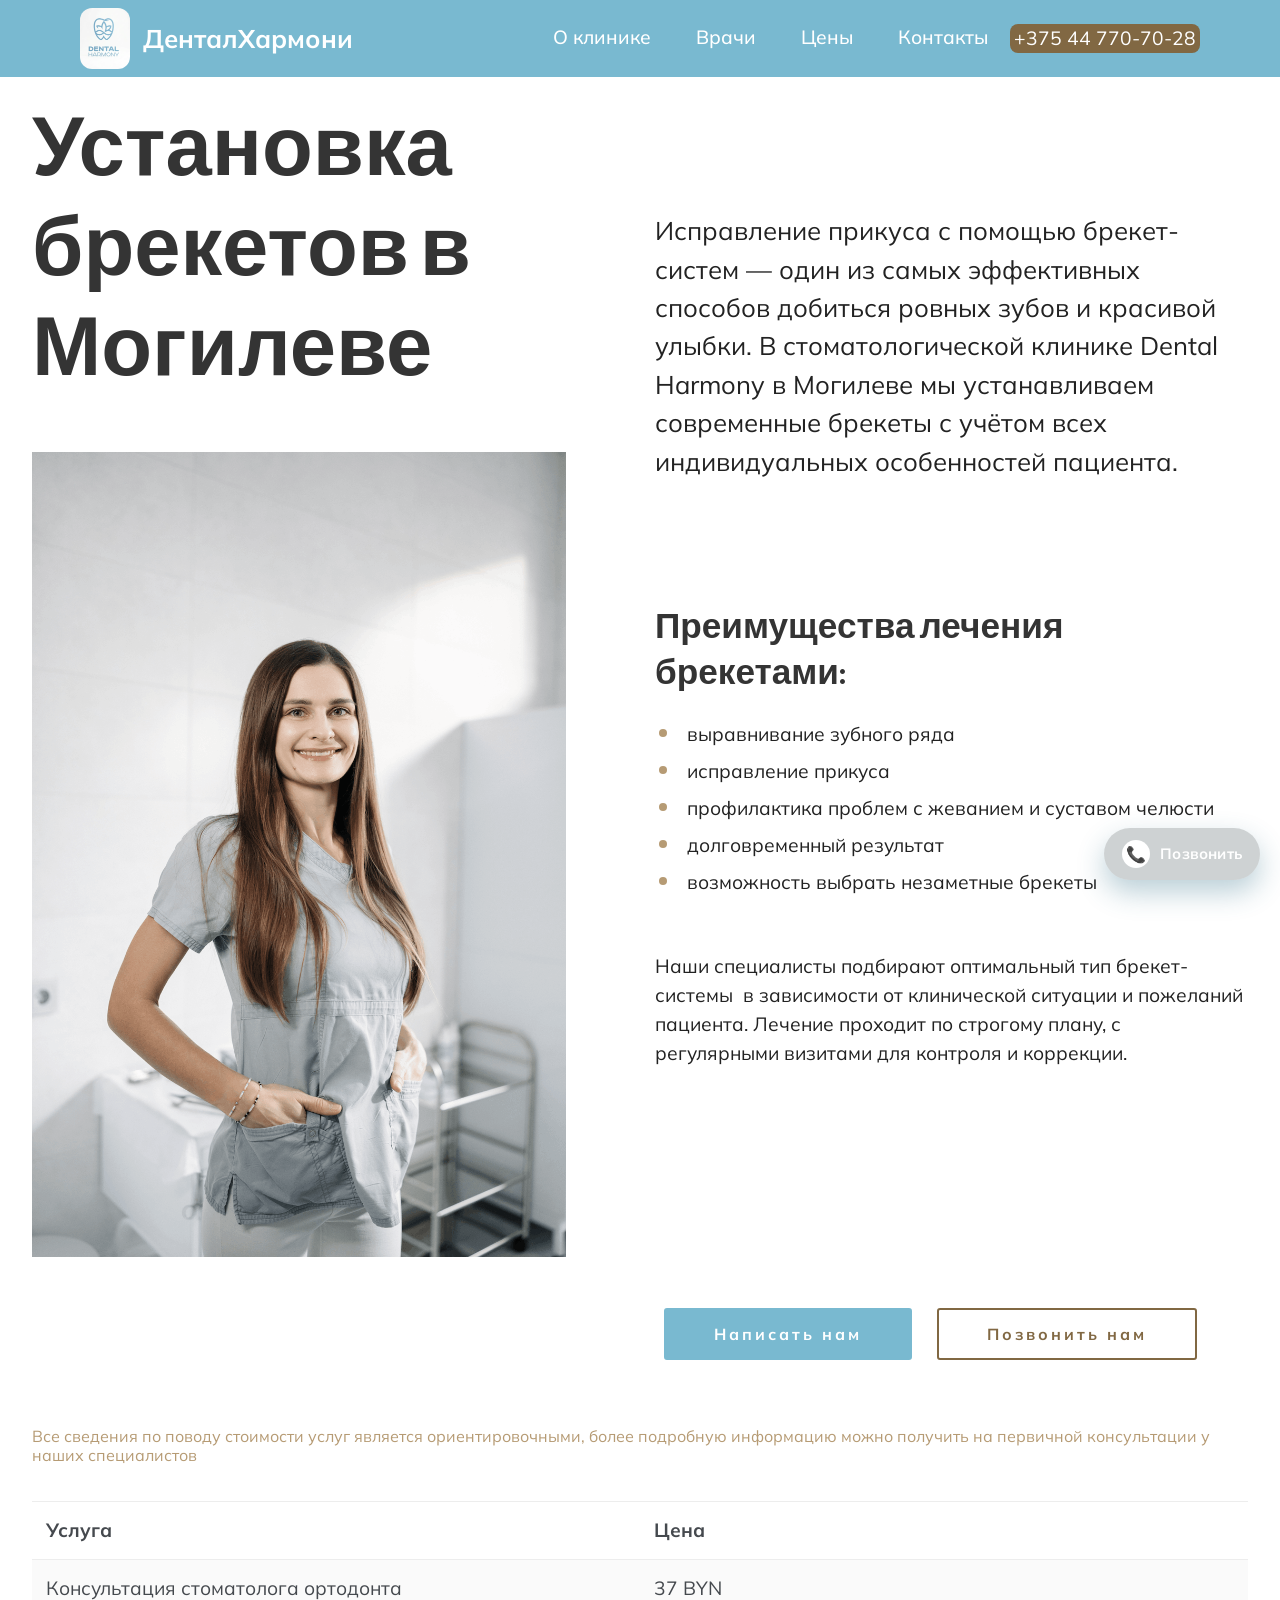
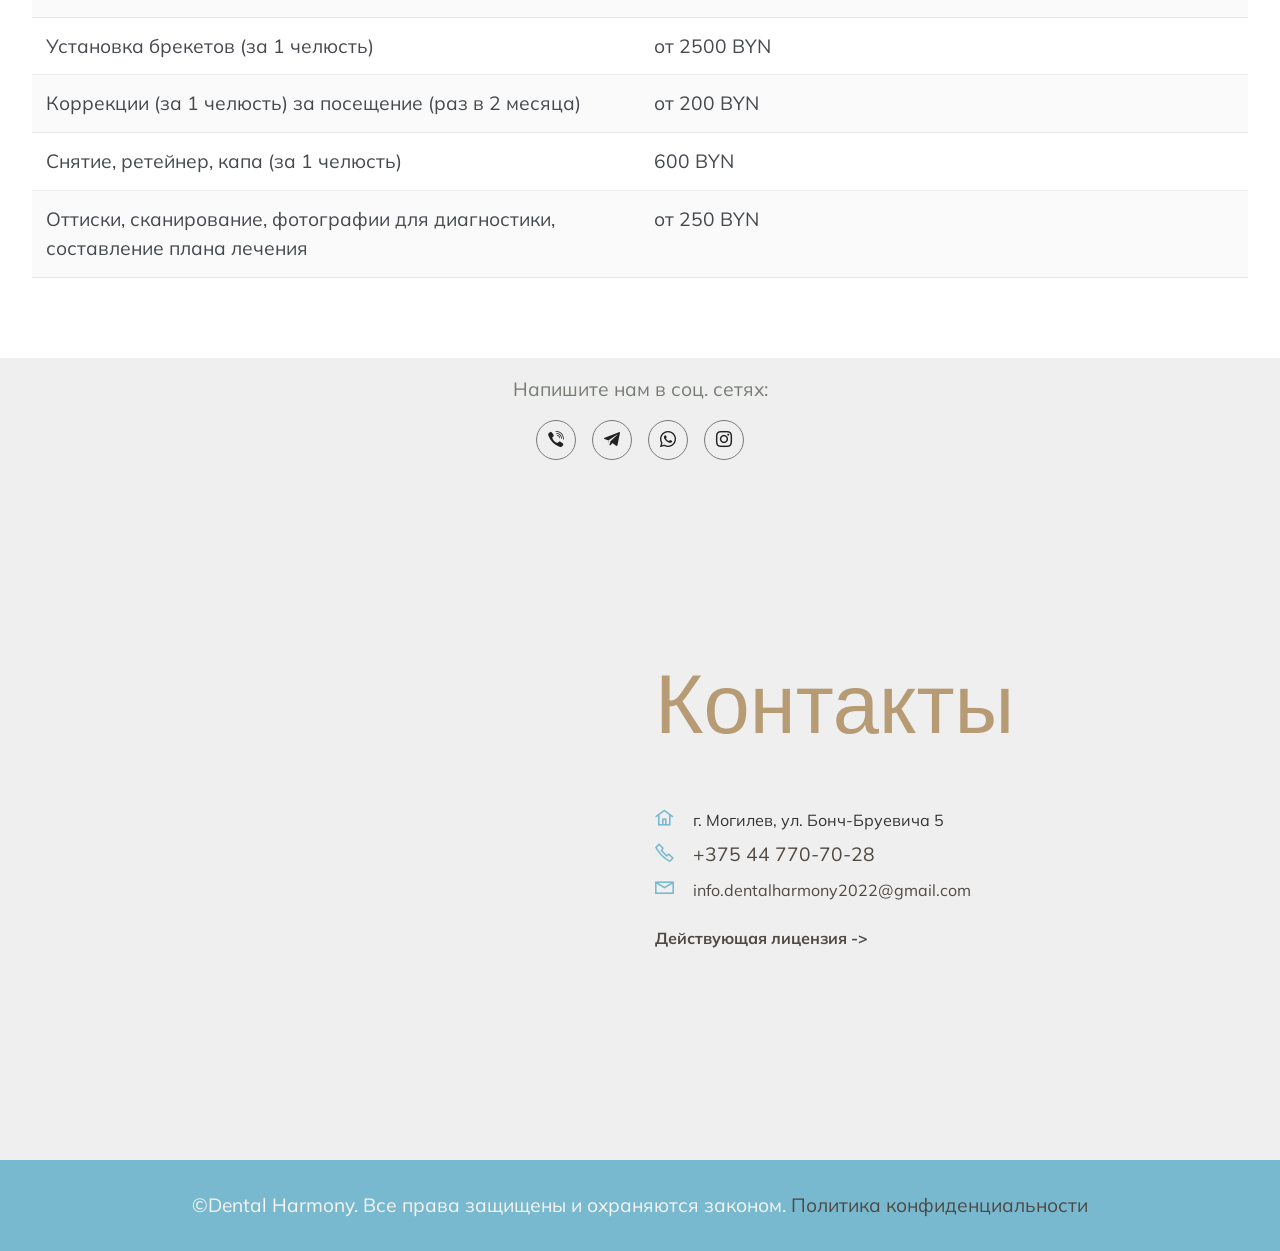
==== commit 3b81ee4f: "добавлена кнопка позвонить" ====
--- a/brekety-mogilev.html
+++ b/brekety-mogilev.html
@@ -39,6 +39,7 @@
 <noscript><div><img src="https://mc.yandex.ru/watch/108449241" style="position:absolute; left:-9999px;" alt="" /></div></noscript>
 <!-- /Yandex.Metrika counter -->
   
+  <link rel="stylesheet" href="assets/theme/css/call-button.css">
 </head>
 <body>
   
@@ -352,6 +353,7 @@
   <script src="assets/dropdown/js/navbar-dropdown.js"></script>
   <script src="assets/touchswipe/jquery.touch-swipe.min.js"></script>
   <script src="assets/theme/js/script.js"></script>
+  <script src="assets/theme/js/call-button.js"></script>
   
   
   
--- a/assets/theme/css/call-button.css
+++ b/assets/theme/css/call-button.css
@@ -0,0 +1,54 @@
+.call-now-button {
+    position: fixed;
+    right: 20px;
+    bottom: 20px;
+    z-index: 1100;
+    display: inline-flex;
+    align-items: center;
+    gap: 10px;
+    padding: 12px 18px;
+    border-radius: 999px;
+    border: 0;
+    background: rgb(115 127 129 / 35%);;
+    color: #ffffff;
+    font-size: 15px;
+    font-weight: 700;
+    letter-spacing: 0.2px;
+    text-decoration: none;
+    box-shadow: 0 12px 28px rgba(39, 106, 130, 0.32);
+    transition: transform 0.2s ease, box-shadow 0.2s ease, opacity 0.2s ease;
+}
+
+.call-now-button:hover,
+.call-now-button:focus {
+    color: #ffffff;
+    text-decoration: none;
+    transform: translateY(-2px);
+    box-shadow: 0 16px 32px rgba(39, 106, 130, 0.4);
+}
+
+.call-now-button:active {
+    transform: translateY(0);
+    box-shadow: 0 8px 20px rgba(39, 106, 130, 0.3);
+}
+
+.call-now-button__icon {
+    display: inline-flex;
+    align-items: center;
+    justify-content: center;
+    width: 28px;
+    height: 28px;
+    border-radius: 50%;
+    background: white;
+    font-size: 16px;
+    line-height: 1;
+}
+
+@media (max-width: 575px) {
+    .call-now-button {
+        right: 12px;
+        bottom: 12px;
+        padding: 11px 14px;
+        font-size: 14px;
+    }
+}
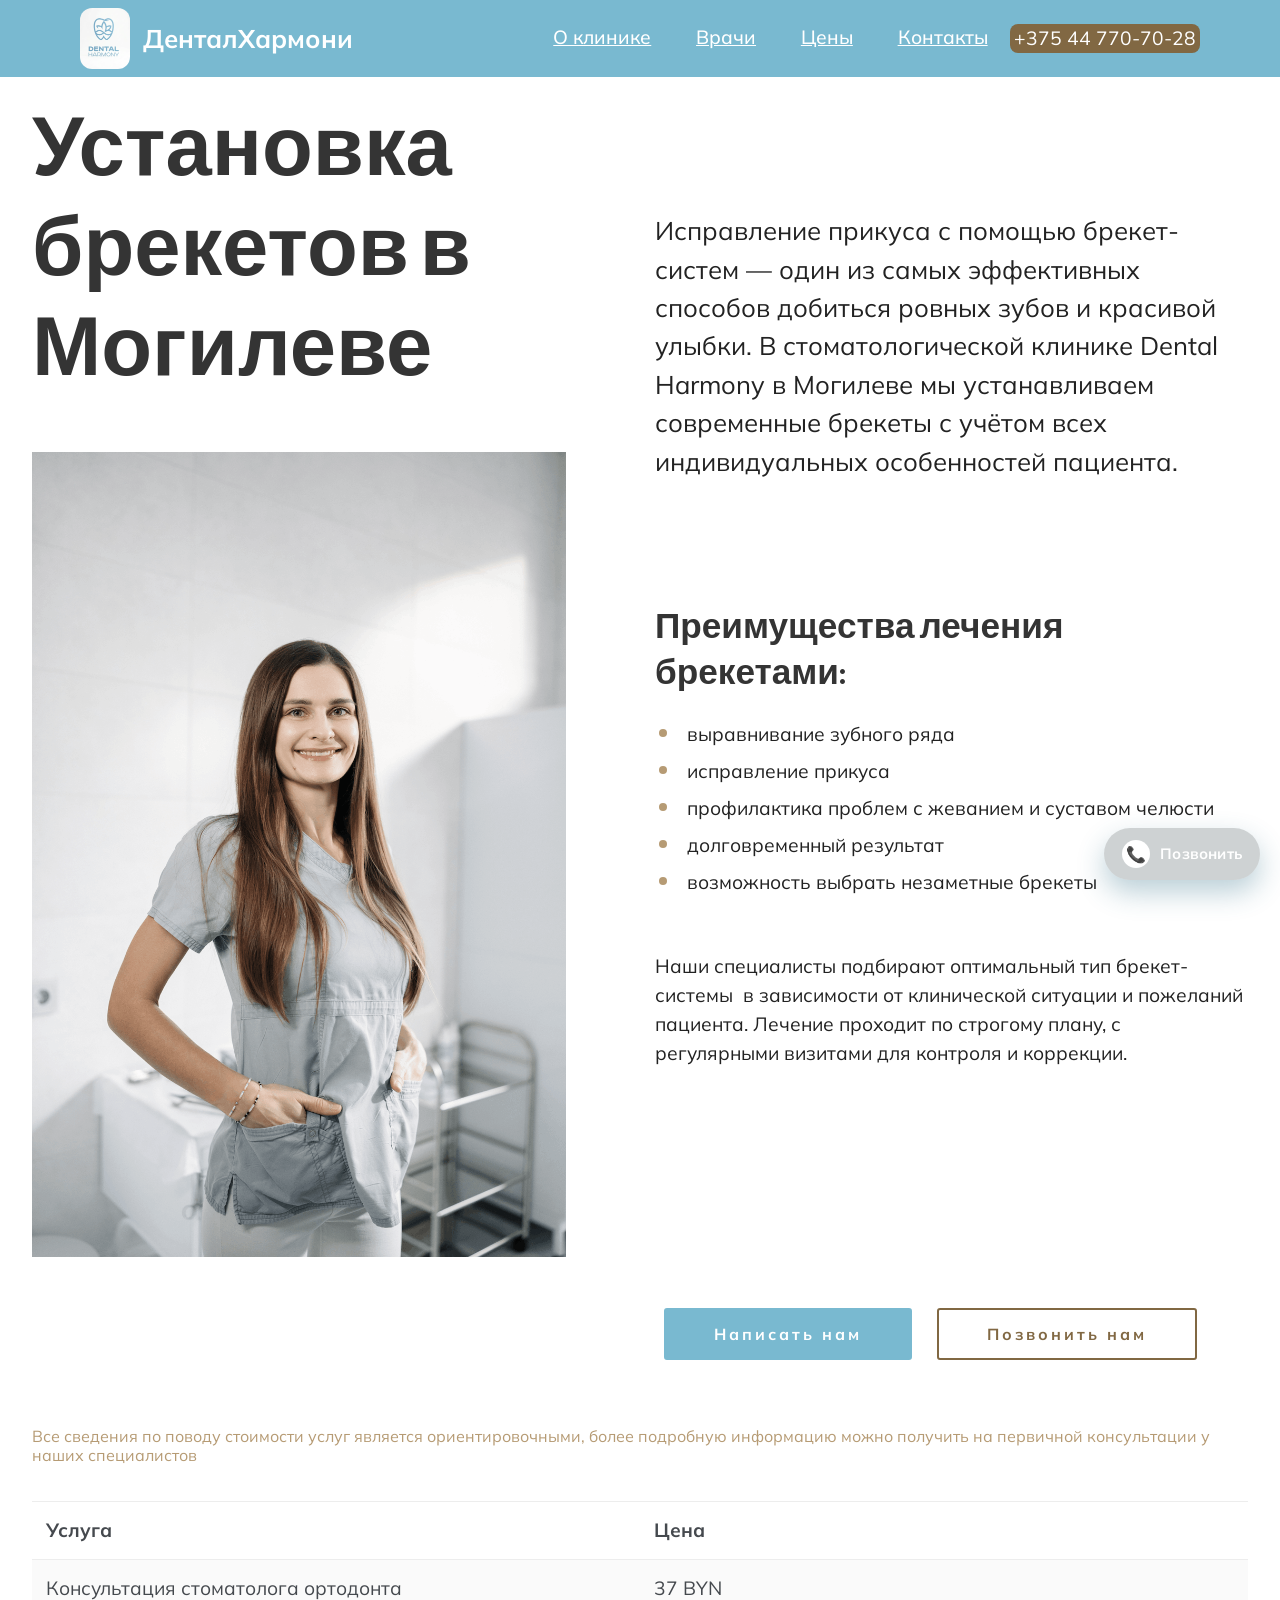
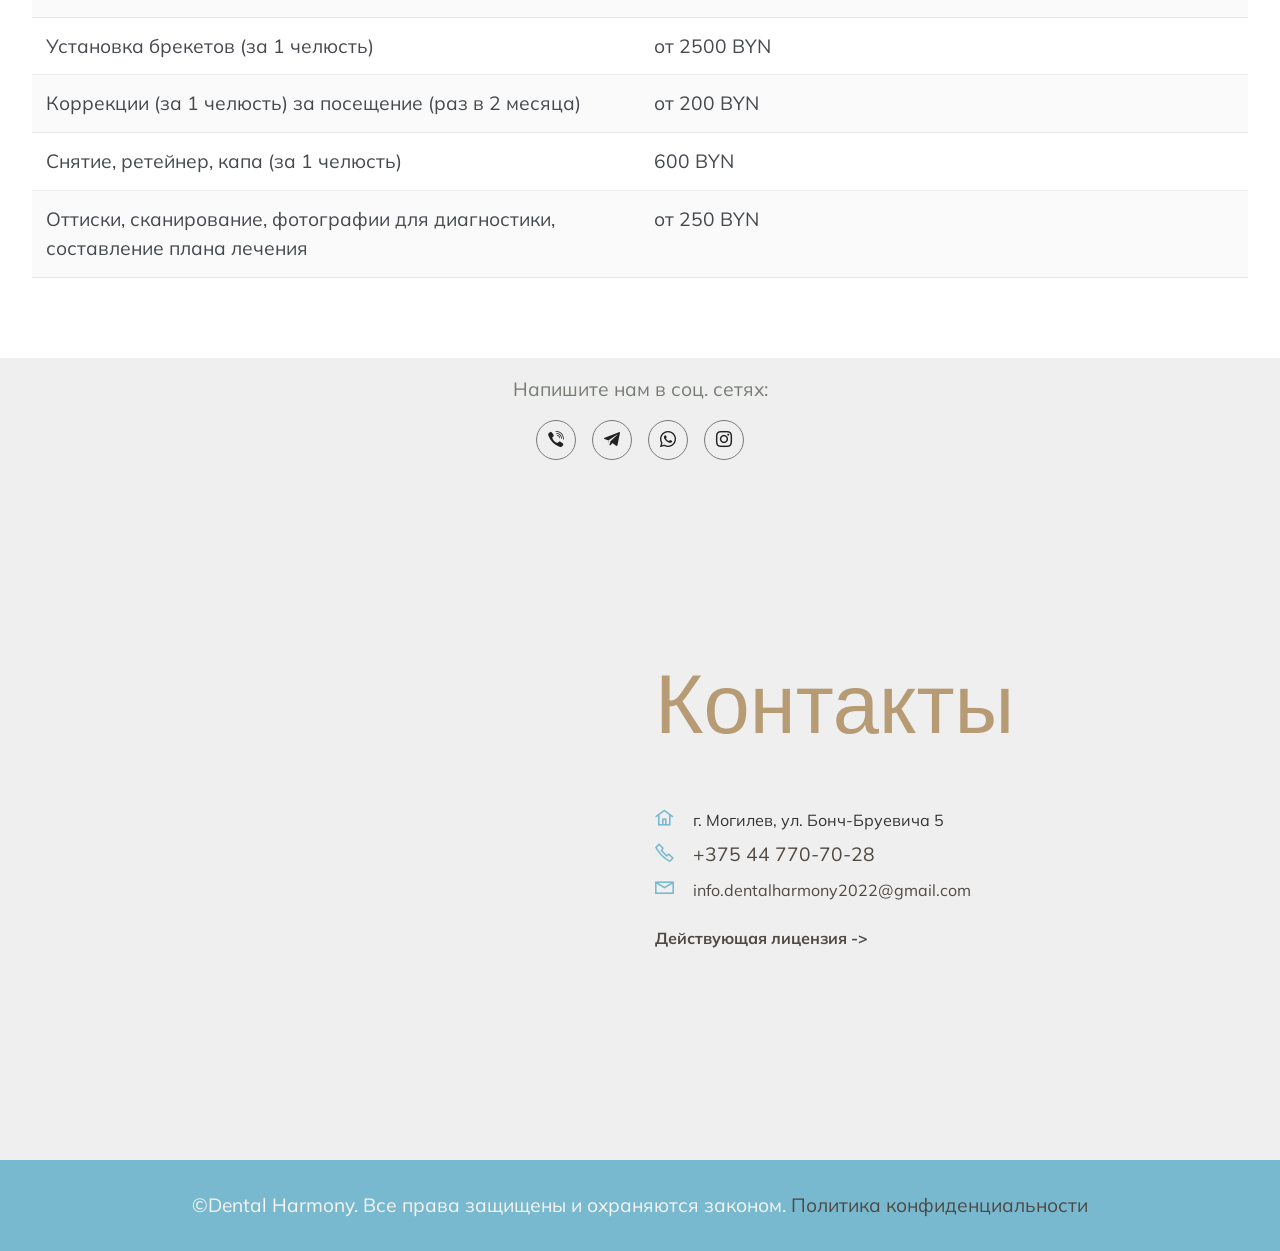
==== commit 5bedbfeb: "ОПТИМИЗАЦИЯ" ====
--- a/brekety-mogilev.html
+++ b/brekety-mogilev.html
@@ -1,5 +1,5 @@
 <!DOCTYPE html>
-<html  >
+<html lang="ru">
 <head>
   <meta charset="UTF-8">
   <meta http-equiv="X-UA-Compatible" content="IE=edge">
@@ -9,20 +9,20 @@
   
   
   <title>Установка брекетов в Могилеве | ДенталХармони</title>
-  <link rel="stylesheet" href="assets/web/assets/mobirise-icons/mobirise-icons.css">
-  <link rel="stylesheet" href="assets/web/assets/mobirise-icons2/mobirise2.css">
+  <link rel="stylesheet" href="assets/web/assets/mobirise-icons/mobirise-icons.css" media="print" onload="this.media='all'">
+  <link rel="stylesheet" href="assets/web/assets/mobirise-icons2/mobirise2.css" media="print" onload="this.media='all'">
   <link rel="stylesheet" href="assets/tether/tether.min.css">
   <link rel="stylesheet" href="assets/bootstrap/css/bootstrap.min.css">
   <link rel="stylesheet" href="assets/bootstrap/css/bootstrap-grid.min.css">
   <link rel="stylesheet" href="assets/bootstrap/css/bootstrap-reboot.min.css">
   <link rel="stylesheet" href="assets/dropdown/css/style.css">
-  <link rel="stylesheet" href="assets/socicon/css/styles.css">
+  <link rel="stylesheet" href="assets/socicon/css/styles.css" media="print" onload="this.media='all'">
   <link rel="stylesheet" href="assets/theme/css/style.css">
   <link rel="preload" href="https://fonts.googleapis.com/css?family=Reem+Kufi:400,500,600,700&display=swap" as="style" onload="this.onload=null;this.rel='stylesheet'">
   <noscript><link rel="stylesheet" href="https://fonts.googleapis.com/css?family=Reem+Kufi:400,500,600,700&display=swap"></noscript>
   <link rel="preload" href="https://fonts.googleapis.com/css?family=Muli:300,300i,400,400i,600,600i,700,700i&display=swap" as="style" onload="this.onload=null;this.rel='stylesheet'">
   <noscript><link rel="stylesheet" href="https://fonts.googleapis.com/css?family=Muli:300,300i,400,400i,600,600i,700,700i&display=swap"></noscript>
-  <link rel="preload" as="style" href="assets/mobirise/css/mbr-additional.css?v=qIpQwb"><link rel="stylesheet" href="assets/mobirise/css/mbr-additional.css?v=qIpQwb" type="text/css">
+  <link rel="stylesheet" href="assets/mobirise/css/mbr-additional.css?v=qIpQwb" type="text/css">
 <link rel="canonical" href="https://dental-harmony.of.by/brekety-mogilev.html">
   
   <!-- Yandex.Metrika counter -->
@@ -39,7 +39,8 @@
 <noscript><div><img src="https://mc.yandex.ru/watch/108449241" style="position:absolute; left:-9999px;" alt="" /></div></noscript>
 <!-- /Yandex.Metrika counter -->
   
-  <link rel="stylesheet" href="assets/theme/css/call-button.css">
+  <link rel="stylesheet" href="assets/theme/css/call-button.css" media="print" onload="this.media='all'">
+  <link rel="stylesheet" href="assets/theme/css/scroll-to-top.css" media="print" onload="this.media='all'">
 </head>
 <body>
   
@@ -62,7 +63,7 @@
             <div class="menu-logo">
                 <div class="navbar-brand">
                     <span class="navbar-logo">
-                        <a href="#top">
+                        <a href="#top" aria-label="На главную">
                             <img src="assets/images/logo1-100x121.png" alt="логотип стомотологческой клиники в Могилеве"
                                 style="height: 3.8rem; border-radius: 12px;">
                         </a>
@@ -111,7 +112,7 @@
 
             <div class="col-lg-6">
                 <p class="text1 pb-3 align-left mbr-fonts-style display-5"><br><br><br>Исправление прикуса с помощью брекет-систем — один из самых эффективных способов добиться ровных зубов и красивой улыбки. В стоматологической клинике Dental Harmony в Могилеве мы устанавливаем современные брекеты с учётом всех индивидуальных особенностей пациента.</p>
-                <h3 class="mbr-section-subtitle mbr-bold mbr-black mbr-light pb-3 mbr-fonts-style display-2"><br><br>Преимущества лечения брекетами:</h3>
+                <h2 class="mbr-section-subtitle mbr-bold mbr-black mbr-light pb-3 mbr-fonts-style display-2"><br><br>Преимущества лечения брекетами:</h2>
                 <div class="mbr-text pb-5 counter-container mbr-fonts-style display-7">
                     <ul>
                         <li>выравнивание зубного ряда</li>
@@ -154,7 +155,7 @@
         <div class="row">
             <div class="col-12">
                 <div class="mbr-section-head">
-                    <h3 class="mbr-section-title mbr-fonts-style mb-0 display-4">Все сведения по поводу стоимости услуг является ориентировочными, более подробную информацию можно получить на первичной консультации у наших специалистов</h3>
+                    <h2 class="mbr-section-title mbr-fonts-style mb-0 display-4">Все сведения по поводу стоимости услуг является ориентировочными, более подробную информацию можно получить на первичной консультации у наших специалистов</h2>
                     
                 </div>
                 <div class="tabl-container">
@@ -234,25 +235,25 @@
                     <div class="col-lg-12">
                         <div class="wrapper">
                             <div class="icon-wrapper">
-                                <a href="viber://chat?number=%2B375447707028" onclick="gtag('event','click_viber',{event_category:'lead'});">
+                                <a href="viber://chat?number=%2B375447707028" aria-label="Написать в Viber" onclick="gtag('event','click_viber',{event_category:'lead'});">
                                     <span class="mbr-iconfont socicon-viber socicon"></span>
                                 </a>
                             </div>
 
                             <div class="icon-wrapper">
-                                <a href="https://t.me/+375447707028" onclick="gtag('event','click_tg',{event_category:'lead'});">
+                                <a href="https://t.me/+375447707028" aria-label="Написать в Telegram" onclick="gtag('event','click_tg',{event_category:'lead'});">
                                     <span class="mbr-iconfont socicon-telegram socicon"></span>
                                 </a>
                             </div>
 
                             <div class="icon-wrapper">
-                                <a href="https://wa.me/375447707028?text=Добро пожаловать в клинику ДенталХармони!" onclick="gtag('event','click_whatsapp',{event_category:'lead'});">
+                                <a href="https://wa.me/375447707028?text=Добро пожаловать в клинику ДенталХармони!" aria-label="Написать в WhatsApp" onclick="gtag('event','click_whatsapp',{event_category:'lead'});">
                                     <span class="mbr-iconfont socicon-whatsapp socicon"></span>
                                 </a>
                             </div>
 
                             <div class="icon-wrapper">
-                                <a href="https://instagram.com/dental_harmony_mogilev" onclick="gtag('event','click_inst',{event_category:'lead'});">
+                                <a href="https://instagram.com/dental_harmony_mogilev" aria-label="Перейти в Instagram" onclick="gtag('event','click_inst',{event_category:'lead'});">
                                     <span class="mbr-iconfont socicon-instagram socicon"></span>
                                 </a>
                             </div>
@@ -274,19 +275,19 @@
             <div class="container">
                 <div class="row justify-content-center align-items-center">
                     <div class="map-wrapper col-12 col-lg-6">
-                        <div class="google-map"><iframe frameborder="0" style="border:0"
+                        <div class="google-map"><iframe title="Карта расположения клиники" frameborder="0" style="border:0"
                                 src="https://www.google.com/maps/embed/v1/place?key=AIzaSyBQ55g-IgRRgXrd803PTWDTb7kd6aAitNQ&amp;q=Могилёв, ул. Бонч-Бруевича 5"
                                 allowfullscreen=""></iframe></div>
                     </div>
                     <div class="col-12 col-lg-6">
                         <div class="header_box">
-                            <h4 class="card-title mbr-fonts-style display-1">Контакты</h4>
+                            <h2 class="card-title mbr-fonts-style display-1">Контакты</h2>
 
                         </div>
                         <div class="row">
                             <div class="col-12">
                                 <div class="column_wrap">
-                                    <h4 class="mbr-section-subtitle mbr-fonts-style display-5"></h4>
+                                    <p class="mbr-section-subtitle mbr-fonts-style display-5"></p>
                                     <div class="contact_content">
                                         <div class="iconfont-wrapper">
                                             <span class="mbr-iconfont mobi-mbri-home mobi-mbri"
@@ -353,7 +354,9 @@
   <script src="assets/dropdown/js/navbar-dropdown.js"></script>
   <script src="assets/touchswipe/jquery.touch-swipe.min.js"></script>
   <script src="assets/theme/js/script.js"></script>
-  <script src="assets/theme/js/call-button.js"></script>
+  <script defer src="assets/theme/js/call-button.js"></script>
+  <script defer src="assets/theme/js/cookie-consent.js"></script>
+  <script defer src="assets/theme/js/scroll-to-top.js"></script>
   
   
   
--- a/assets/mobirise/css/mbr-additional.css
+++ b/assets/mobirise/css/mbr-additional.css
@@ -7,10 +7,10 @@
 
 body {
   font-family: Muli;
-  background-color: #efefef;
-}
-a > li {
+}
+li > a {
   color: #926e49 !important;
+  text-decoration: underline !important;
 }
 .display-1 {
   font-family: 'Reem Kufi', sans-serif;
@@ -1414,6 +1414,10 @@
     background: rgb(255 255 255 / 29%);
     border-radius: 12px;
     box-shadow: 0 0 25px rgba(0, 0, 0, 0.1);
+
+    .img-service-icon {
+      width: 200px; border-radius: 50%;
+    }
 }
 
 .service-list {
@@ -1483,6 +1487,171 @@
 .cid-vdVSSX5hrm .mbr-author-desc {
   color: #b69b74;
 }
+
+/* #team01-1z «Специалисты»: три карточки в ряд на узких экранах (переопределение col-12 / col-md-6) */
+@media (max-width: 768px) {
+  /* Вторая обёртка .container — ряд с карточками (без :has для совместимости) */
+  #team01-1z .container + .container .row {
+    display: flex;
+    flex-wrap: nowrap;
+    align-items: stretch;
+    justify-content: space-between;
+    column-gap: 6px;
+    row-gap: 0;
+  }
+
+  #team01-1z .mbr-testimonial {
+    flex: 1 1 0 !important;
+    max-width: none !important;
+    width: auto !important;
+    min-width: 0;
+    padding-left: 0 !important;
+    padding-right: 0 !important;
+    padding-bottom: 0.5rem !important;
+  }
+
+  #team01-1z .mbr-testimonial .panel-item,
+  #team01-1z .mbr-testimonial .card-block {
+    min-width: 0;
+    max-width: 100%;
+  }
+
+  #team01-1z .mbr-testimonial .card-block .testimonial-photo {
+    display: block;
+    width: 100%;
+    max-width: 100%;
+    margin-bottom: 0.35rem !important;
+  }
+
+  #team01-1z .mbr-testimonial .card-block .testimonial-photo img {
+    width: 100% !important;
+    min-width: 0 !important;
+    height: clamp(52px, 133vw, 332px) !important;
+    min-height: 0 !important;
+    object-fit: cover;
+    display: block;
+  }
+
+  #team01-1z .mbr-testimonial .card-footer {
+    padding: 0.25rem 0.15rem 0.4rem !important;
+    word-wrap: normal;
+    overflow-wrap: anywhere;
+  }
+
+  #team01-1z .mbr-author-name {
+    font-size: 13px !important;
+    line-height: 1.2 !important;
+    padding-bottom: 0.25rem !important;
+    margin: 0;
+    font-weight: 700;
+    display: -webkit-box;
+    -webkit-box-orient: vertical;
+    /* -webkit-line-clamp: 2; */
+    overflow: hidden;
+    text-overflow: ellipsis;
+    hyphens: auto;
+  }
+
+  #team01-1z .mbr-author-desc {
+    font-size: 11px !important;
+    line-height: 1.25 !important;
+    padding-bottom: 0 !important;
+    margin: 0;
+    font-weight: 600;
+    display: -webkit-box;
+    -webkit-box-orient: vertical;
+    /* -webkit-line-clamp: 3; */
+    overflow: hidden;
+    text-overflow: ellipsis;
+  }
+
+  #team01-1z .mbr-testimonial.md-pb {
+    padding-bottom: 0.5rem !important;
+  }
+}
+
+/* #team01-1y «Специалисты»: три карточки в ряд на узких экранах (переопределение col-12 / col-md-6) */
+@media (max-width: 768px) {
+  /* Вторая обёртка .container — ряд с карточками (без :has для совместимости) */
+  #team01-1y .container + .container .row {
+    display: flex;
+    flex-wrap: nowrap;
+    align-items: stretch;
+    justify-content: space-between;
+    column-gap: 6px;
+    row-gap: 0;
+  }
+
+  #team01-1y .mbr-testimonial {
+    flex: 1 1 0 !important;
+    max-width: none !important;
+    width: auto !important;
+    min-width: 0;
+    padding-left: 0 !important;
+    padding-right: 0 !important;
+    padding-bottom: 0.5rem !important;
+  }
+
+  #team01-1y .mbr-testimonial .panel-item,
+  #team01-1y .mbr-testimonial .card-block {
+    min-width: 0;
+    max-width: 100%;
+  }
+
+  #team01-1y .mbr-testimonial .card-block .testimonial-photo {
+    display: block;
+    width: 100%;
+    max-width: 100%;
+    margin-bottom: 0.35rem !important;
+  }
+
+  #team01-1y .mbr-testimonial .card-block .testimonial-photo img {
+    width: 100% !important;
+    min-width: 0 !important;
+    height: clamp(52px, 133vw, 332px) !important;
+    min-height: 0 !important;
+    object-fit: cover;
+    display: block;
+  }
+
+  #team01-1y .mbr-testimonial .card-footer {
+    padding: 0.25rem 0.15rem 0.4rem !important;
+    word-wrap: normal;
+    overflow-wrap: anywhere;
+  }
+
+  #team01-1y .mbr-author-name {
+    font-size: 13px !important;
+    line-height: 1.2 !important;
+    padding-bottom: 0.25rem !important;
+    margin: 0;
+    font-weight: 700;
+    display: -webkit-box;
+    -webkit-box-orient: vertical;
+    /* -webkit-line-clamp: 2; */
+    overflow: hidden;
+    text-overflow: ellipsis;
+    hyphens: auto;
+  }
+
+  #team01-1y .mbr-author-desc {
+    font-size: 11px !important;
+    line-height: 1.25 !important;
+    padding-bottom: 0 !important;
+    margin: 0;
+    font-weight: 600;
+    display: -webkit-box;
+    -webkit-box-orient: vertical;
+    /* -webkit-line-clamp: 3; */
+    overflow: hidden;
+    text-overflow: ellipsis;
+  }
+
+  #team01-1y .mbr-testimonial.md-pb {
+    padding-bottom: 0.5rem !important;
+  }
+}
+
 .cid-vdVSSX5hrm H2 {
   color: #222222;
 }
@@ -3339,7 +3508,7 @@
 
 .video-wrapper video {
     width: 100%;
-    max-width: 464px;
+    max-width: 246px;
     height: auto;
     border-radius: 16px;
     box-shadow: 0 15px 40px rgba(0,0,0,0.15);
@@ -4321,4 +4490,228 @@
   color:white;
   cursor:pointer;
   border-radius:5px;
-}+}
+
+.cid-vi9LgvQl6k {
+  padding-top: 5rem;
+  padding-bottom: 5rem;
+  background-color: #efefef;
+}
+.cid-vi9LgvQl6k .mbr-fallback-image.disabled {
+  display: none;
+}
+.cid-vi9LgvQl6k .mbr-fallback-image {
+  display: block;
+  background-size: cover;
+  background-position: center center;
+  width: 100%;
+  height: 100%;
+  position: absolute;
+  top: 0;
+}
+.cid-vi9LgvQl6k .container {
+  max-width: 1280px;
+}
+.cid-vi9LgvQl6k .row {
+  justify-content: center;
+}
+.cid-vi9LgvQl6k .content-wrapper {
+  display: flex;
+  /* align-items: stretch; */
+  background: #ffffff;
+  justify-content: space-around;
+  padding: 4rem;
+  border-radius: 4.17rem;
+}
+@media (max-width: 991px) {
+  .cid-vi9LgvQl6k .content-wrapper {
+    flex-wrap: wrap;
+  }
+}
+@media (max-width: 767px) {
+  .cid-vi9LgvQl6k .content-wrapper {
+    padding: 4rem 6vw;
+  }
+}
+@media (max-width: 575px) {
+  .cid-vi9LgvQl6k .content-wrapper {
+    padding: 4rem 6vw 1.5rem;
+  }
+}
+.cid-vi9LgvQl6k .text-wrapper {
+  /* width: 40%; */
+}
+@media (max-width: 991px) {
+  .cid-vi9LgvQl6k .text-wrapper {
+    width: 100%;
+  }
+}
+.cid-vi9LgvQl6k .mbr-section-title {
+  color: #222222;
+}
+.cid-vi9LgvQl6k .mbr-section-subtitle {
+  color: #222222;
+  opacity: 0.8;
+  margin-top: 50px;
+}
+@media (max-width: 991px) {
+  .cid-vi9LgvQl6k .mbr-section-subtitle {
+    margin-top: 32px;
+  }
+}
+@media (max-width: 767px) {
+  .cid-vi9LgvQl6k .mbr-section-subtitle {
+    margin-top: 24px;
+  }
+}
+.cid-vi9LgvQl6k .link {
+  text-decoration: underline !important;
+}
+.cid-vi9LgvQl6k .col-video {
+  /* position: relative;
+  display: flex;
+  width: 60%;
+  right: -8rem; */
+}
+@media (max-width: 1599px) {
+  .cid-vi9LgvQl6k .col-video {
+    /* right: calc(-4rem - 4vw); */
+  }
+}
+@media (max-width: 991px) {
+  .cid-vi9LgvQl6k .col-video {
+    left: 0;
+    right: 0;
+    width: 100%;
+    margin-top: 40px;
+  }
+}
+.cid-vi9LgvQl6k .col-video .mbr-figure {
+  width: 100%;
+  border-radius: 2.08rem;
+  position: relative;
+  overflow: hidden;
+  background-image: linear-gradient(135deg, #79b9d0 2.76%, #79b9d0 29.66%, #79b9d0 61%, #79b9d0 99.93%);
+  padding: 5px;
+}
+.cid-vi9LgvQl6k .col-video .mbr-figure .box-bg {
+  position: absolute;
+  top: 0;
+  left: 0;
+  width: 100%;
+  height: 100%;
+  border-radius: 1.76rem;
+  background-image: linear-gradient(135deg, #79b9d0 2.76%, #79b9d0 29.66%, #79b9d0 61%, #79b9d0 99.93%);
+  -webkit-filter: blur(1rem);
+  filter: blur(1rem);
+}
+.cid-vi9LgvQl6k .col-video .mbr-figure iframe {
+  border-radius: 1.76rem;
+}
+.cid-vi9LgvQl6k .col-video .mbr-figure .app-video-wrapper {
+  overflow: hidden;
+}
+.cid-vi9LgvQl6k .col-video .mbr-figure .app-video-wrapper img {
+  border-radius: 1.76rem;
+}
+.cid-vigDT2gKAU {
+    padding-top: 0rem;
+    padding-bottom: 0rem;
+    border-top: 1px solid #efefef;
+    border-bottom: 1px solid #efefef;
+    margin-top: -1px;
+    background-color: #efefef;
+}
+.cid-vigDT2gKAU .item:focus,
+.cid-vigDT2gKAU span:focus {
+    outline: none;
+}
+.cid-vigDT2gKAU .item {
+    cursor: pointer;
+}
+.cid-vigDT2gKAU .grid-container {
+    grid-row-gap: 20px;
+}
+@media (max-width: 767px) {
+    .cid-vigDT2gKAU .grid-container {
+        grid-row-gap: 20px;
+    }
+}
+.cid-vigDT2gKAU .grid-container-1,
+.cid-vigDT2gKAU .grid-container-2,
+.cid-vigDT2gKAU .grid-container-3 {
+    gap: 0 20px;
+}
+@media (max-width: 767px) {
+    .cid-vigDT2gKAU .grid-container-1,
+    .cid-vigDT2gKAU .grid-container-2,
+    .cid-vigDT2gKAU .grid-container-3 {
+        gap: 0 20px;
+    }
+}
+.cid-vigDT2gKAU .mbr-section-title {
+    margin-bottom: 40px;
+    color: #0f172a;
+    text-align: center;
+}
+.cid-vigDT2gKAU .content-head {
+    max-width: 800px;
+}
+.cid-vigDT2gKAU .container,
+.cid-vigDT2gKAU .container-fluid {
+    overflow: hidden;
+}
+.cid-vigDT2gKAU .grid-container {
+    display: grid;
+    transform: translate3d(-3rem, 0, 0);
+    width: 115vw;
+    grid-column-gap: 1rem;
+}
+.cid-vigDT2gKAU .grid-item {
+    display: flex;
+    justify-content: center;
+    align-items: center;
+    -webkit-mask-image: linear-gradient(#000000 80%, transparent 95%);
+    mask-image: linear-gradient(#000000 80%, transparent 95%);
+}
+.cid-vigDT2gKAU .grid-item img {
+    min-width: 30vw;
+    max-width: 100%;
+    height: 400px;
+    object-fit: cover;
+}
+@media (max-width: 1440px) {
+    .cid-vigDT2gKAU .grid-item img {
+        height: 350px;
+    }
+}
+@media (max-width: 1200px) {
+    .cid-vigDT2gKAU .grid-item img {
+        height: 300px;
+    }
+}
+@media (max-width: 767px) {
+    .cid-vigDT2gKAU .grid-item img {
+        min-width: 35vw;
+        height: 250px;
+    }
+}
+@media (max-width: 425px) {
+    .cid-vigDT2gKAU .grid-item img {
+        height: 140px;
+    }
+}
+.cid-vigDT2gKAU .grid-container-1,
+.cid-vigDT2gKAU .grid-container-2,
+.cid-vigDT2gKAU .grid-container-3 {
+    display: grid;
+    grid-template-columns: repeat(4, 1fr);
+    grid-auto-columns: 1fr;
+    grid-auto-flow: column;
+}
+.cid-vigDT2gKAU .grid-container-1 {
+    align-items: flex-end;
+}
+.cid-vigDT2gKAU .grid-container-2 {
+    align-items: flex-start;
+}
--- a/assets/theme/css/scroll-to-top.css
+++ b/assets/theme/css/scroll-to-top.css
@@ -0,0 +1,81 @@
+/* Кнопка «Наверх»: левый нижний угол, поверх контента, ниже баннера cookies */
+.dh-scroll-to-top {
+    position: fixed;
+    z-index: 10040;
+    left: max(16px, env(safe-area-inset-left, 0px));
+    bottom: calc(max(20px, env(safe-area-inset-bottom, 0px)) + var(--dh-cookie-offset, 0px));
+    width: 46px;
+    height: 46px;
+    padding: 0;
+    margin: 0;
+    border: none;
+    border-radius: 50%;
+    display: flex;
+    align-items: center;
+    justify-content: center;
+    cursor: pointer;
+    background: rgba(121, 185, 208, 0.96);
+    color: white;
+    box-shadow: 0 4px 18px rgba(39, 106, 130, 0.28);
+    opacity: 0;
+    visibility: hidden;
+    transform: translateY(14px) scale(0.94);
+    transition:
+        opacity 0.28s ease,
+        transform 0.28s ease,
+        visibility 0.28s ease,
+        background 0.2s ease,
+        box-shadow 0.2s ease,
+        color 0.2s ease;
+    pointer-events: none;
+    -webkit-tap-highlight-color: transparent;
+}
+
+.dh-scroll-to-top:focus {
+    outline: 2px solid rgba(39, 106, 130, 0.55);
+    outline-offset: 2px;
+}
+
+.dh-scroll-to-top:focus:not(:focus-visible) {
+    outline: none;
+}
+
+.dh-scroll-to-top--visible {
+    opacity: 1;
+    visibility: visible;
+    transform: translateY(0) scale(1);
+    pointer-events: auto;
+}
+
+@media (hover: hover) {
+    .dh-scroll-to-top--visible:hover {
+        background: rgba(100, 168, 192, 1);
+        color: #0f0f0f;
+        box-shadow: 0 8px 24px rgba(39, 106, 130, 0.38);
+        transform: translateY(-2px) scale(1.04);
+    }
+}
+
+.dh-scroll-to-top:active {
+    transform: translateY(0) scale(0.98);
+}
+
+.dh-scroll-to-top svg {
+    display: block;
+    width: 22px;
+    height: 22px;
+}
+
+@media (max-width: 575px) {
+    .dh-scroll-to-top {
+        width: 44px;
+        height: 44px;
+        left: max(12px, env(safe-area-inset-left, 0px));
+        bottom: calc(max(16px, env(safe-area-inset-bottom, 0px)) + var(--dh-cookie-offset, 0px));
+    }
+
+    .dh-scroll-to-top svg {
+        width: 20px;
+        height: 20px;
+    }
+}
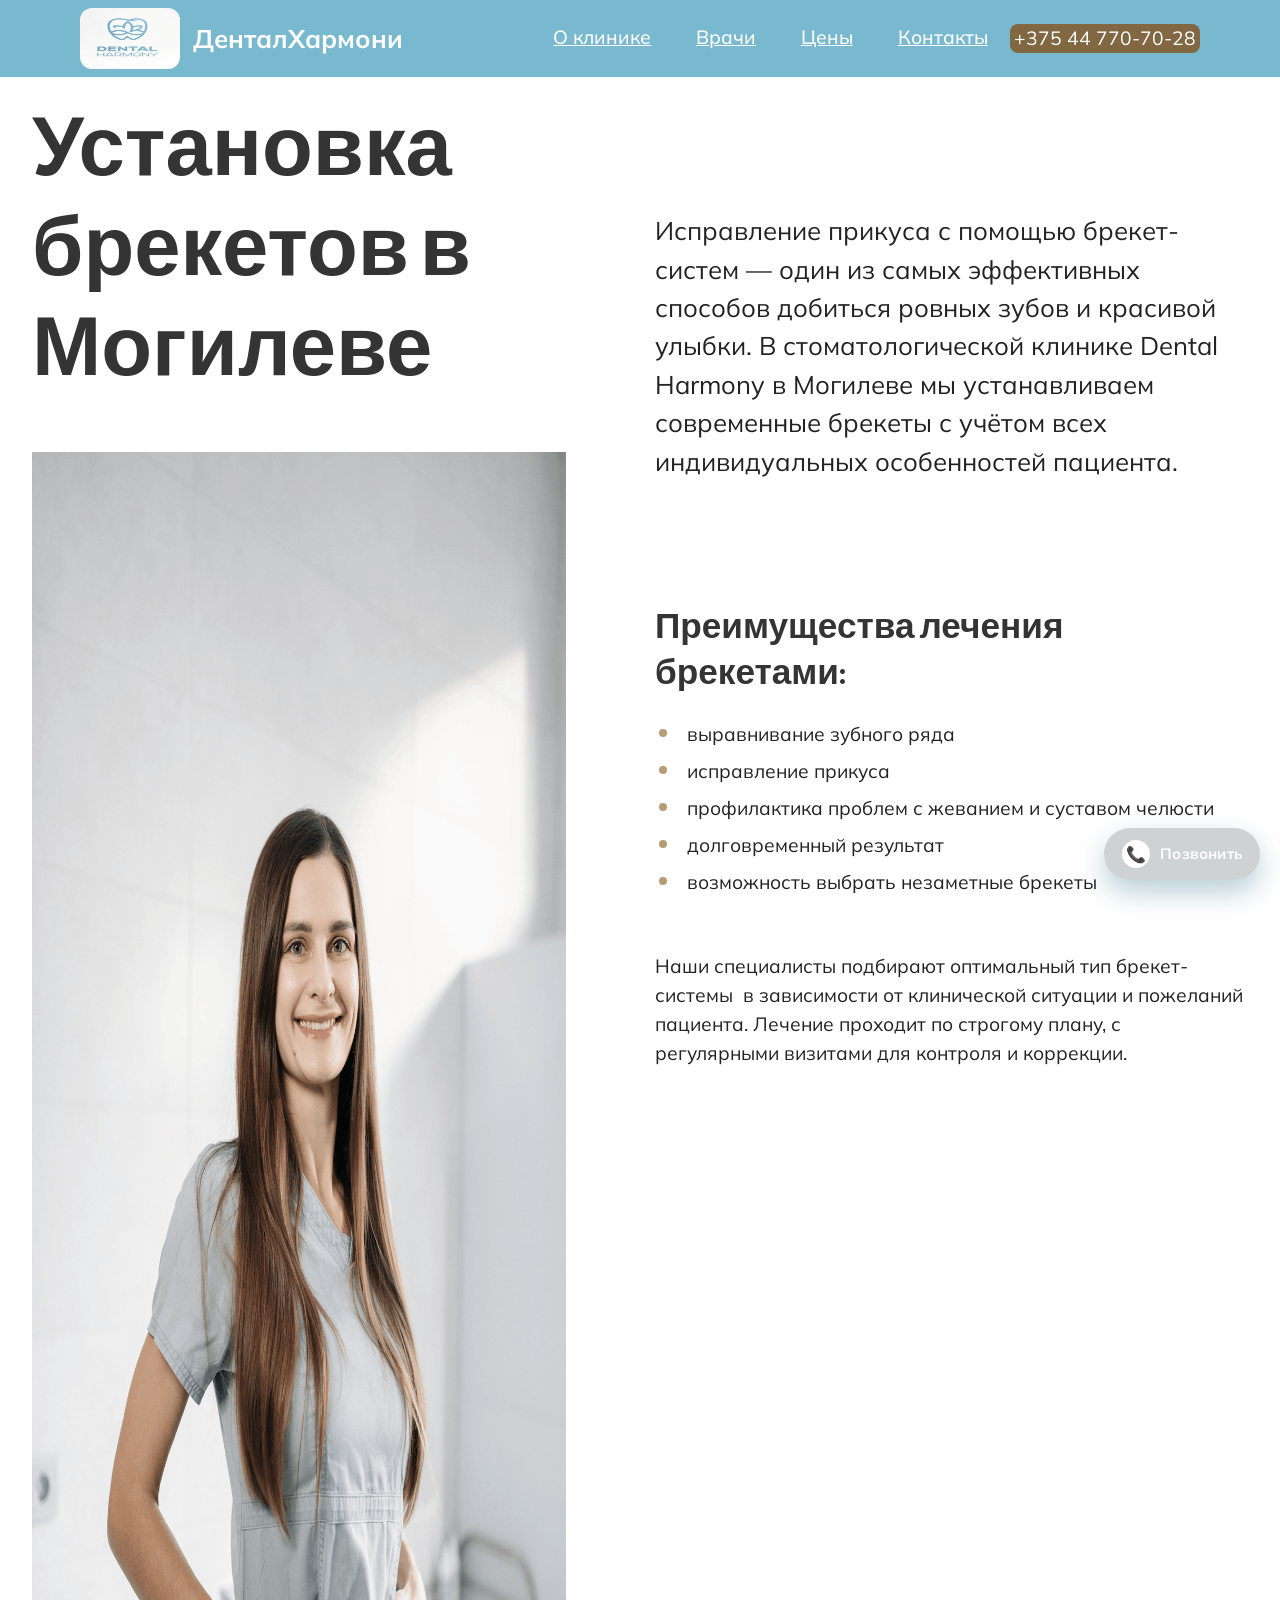
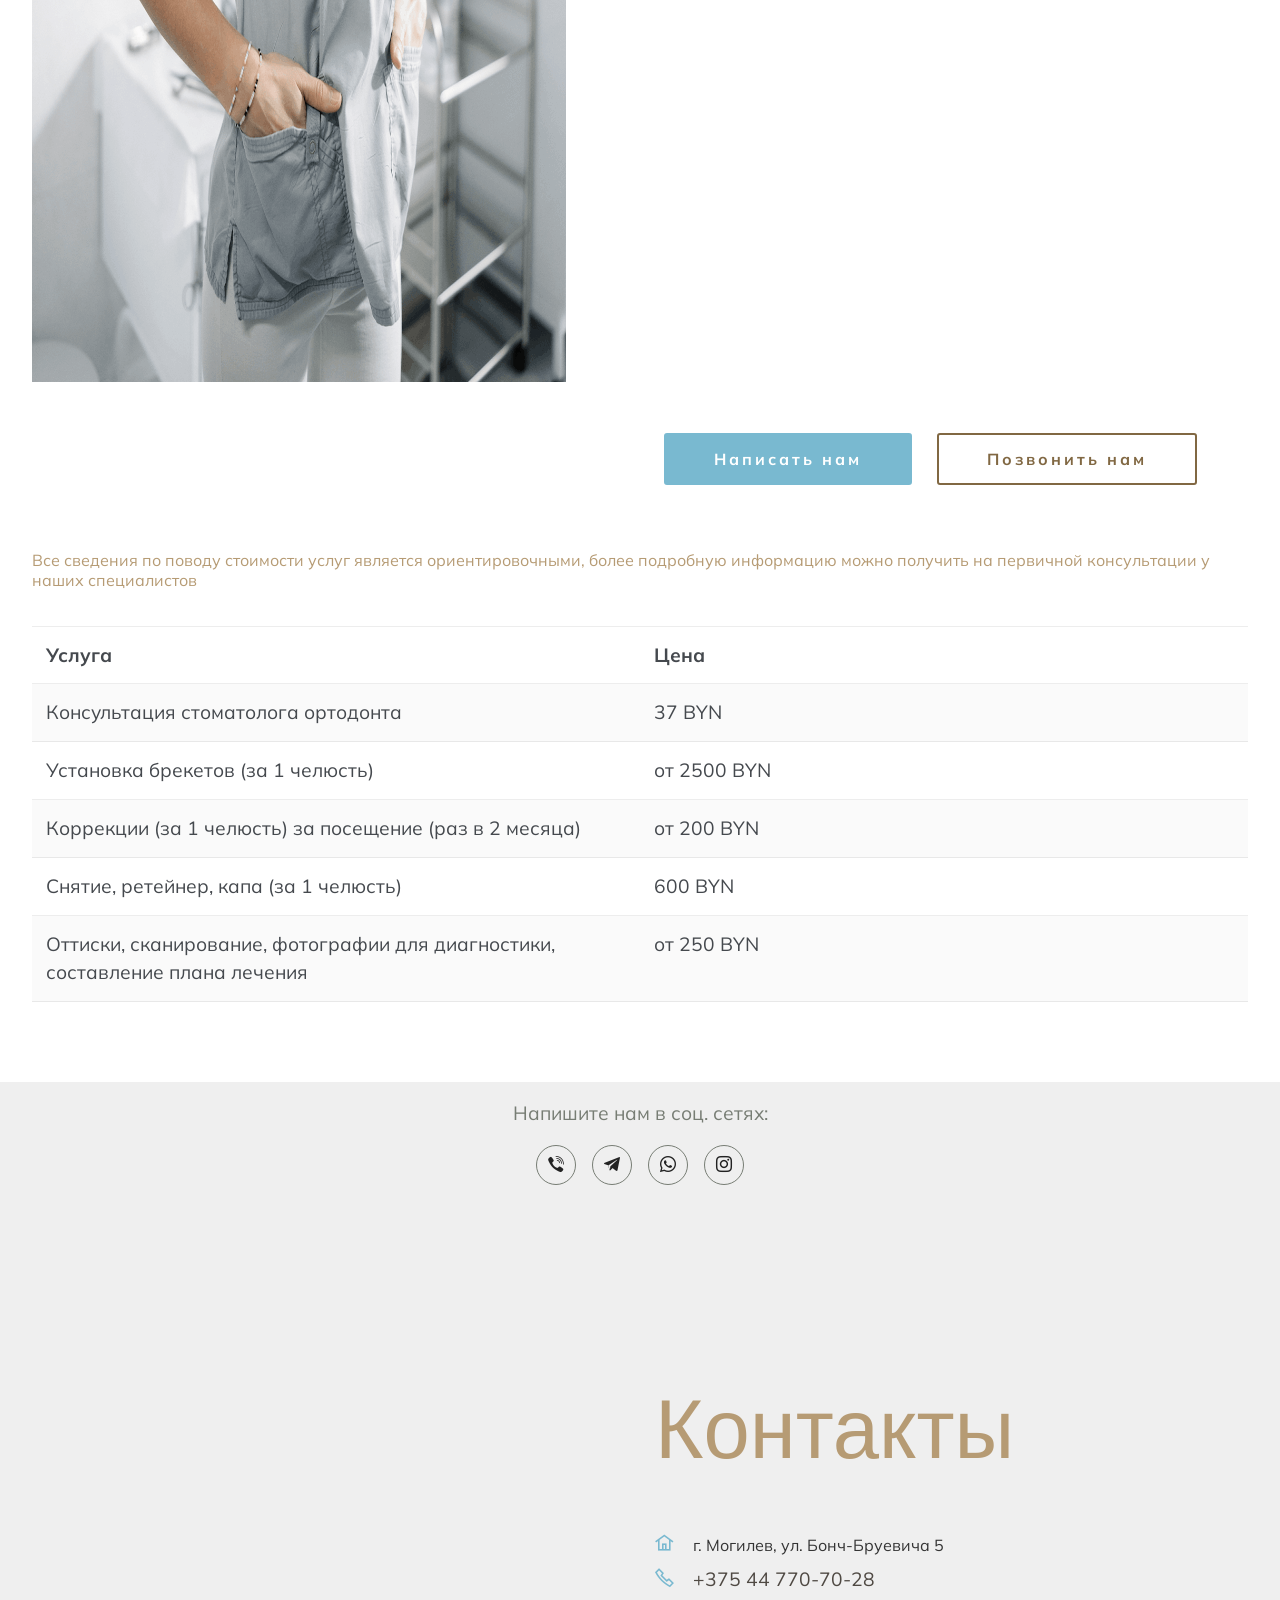
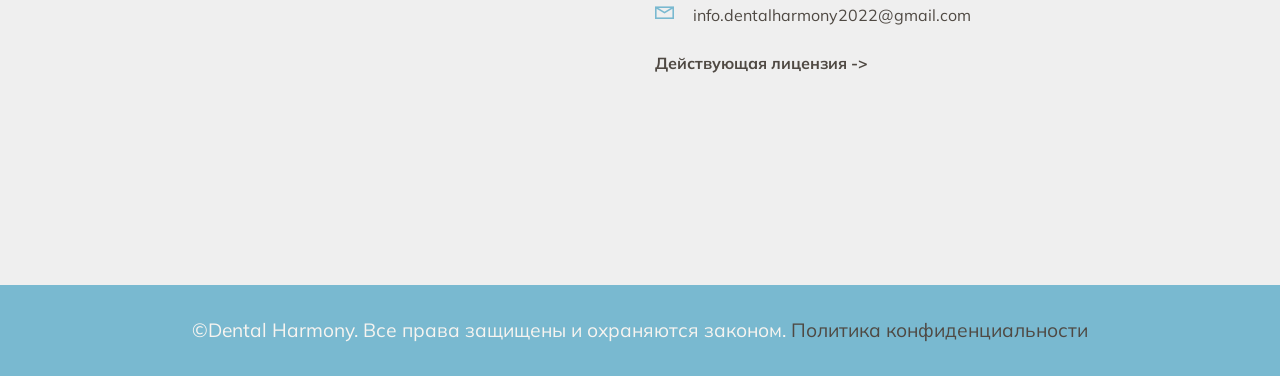
==== commit 9a92e829: "ОПТИМИЗАЦИЯ картинки" ====
--- a/brekety-mogilev.html
+++ b/brekety-mogilev.html
@@ -36,7 +36,7 @@
 
     ym(108449241, 'init', {ssr:true, webvisor:true, clickmap:true, ecommerce:"dataLayer", referrer: document.referrer, url: location.href, accurateTrackBounce:true, trackLinks:true});
 </script>
-<noscript><div><img src="https://mc.yandex.ru/watch/108449241" style="position:absolute; left:-9999px;" alt="" /></div></noscript>
+<noscript><div><img src="https://mc.yandex.ru/watch/108449241" style="position:absolute; left:-9999px;" alt="" width="1" height="1" /></div></noscript>
 <!-- /Yandex.Metrika counter -->
   
   <link rel="stylesheet" href="assets/theme/css/call-button.css" media="print" onload="this.media='all'">
@@ -64,8 +64,11 @@
                 <div class="navbar-brand">
                     <span class="navbar-logo">
                         <a href="#top" aria-label="На главную">
-                            <img src="assets/images/logo1-100x121.png" alt="логотип стомотологческой клиники в Могилеве"
-                                style="height: 3.8rem; border-radius: 12px;">
+                            <picture>
+                                <source srcset="assets/images/logo1-100x121.webp" type="image/webp">
+                                <img src="assets/images/logo1-100x121.png" alt="логотип стомотологческой клиники в Могилеве"
+                                    width="100" height="121" style="height: 3.8rem; border-radius: 12px;">
+                            </picture>
                         </a>
                     </span>
                     <span class="navbar-caption-wrap"><a class="navbar-caption text-white display-5"
@@ -107,7 +110,10 @@
         <div class="row">
             <div class="col-lg-6 md-pb">
                 <h1 class="mbr-section-title align-left mbr-bold mbr-black pb-5 mbr-fonts-style display-1">Установка брекетов в Могилеве</h1>
-                <img src="assets/images/d0a1d0bdd0b8d0bcd0bed0ba20d18dd0bad180d0b0d0bdd0b0202026-04-0720d0b22018.51.20-1014x1530.png" alt="установка брекетов в могилеве">
+                <picture>
+                    <source srcset="assets/images/d0a1d0bdd0b8d0bcd0bed0ba20d18dd0bad180d0b0d0bdd0b0202026-04-0720d0b22018.51.20-1014x1530.webp" type="image/webp">
+                    <img src="assets/images/d0a1d0bdd0b8d0bcd0bed0ba20d18dd0bad180d0b0d0bdd0b0202026-04-0720d0b22018.51.20-1014x1530.png" alt="установка брекетов в могилеве" width="1014" height="1530">
+                </picture>
             </div>
 
             <div class="col-lg-6">
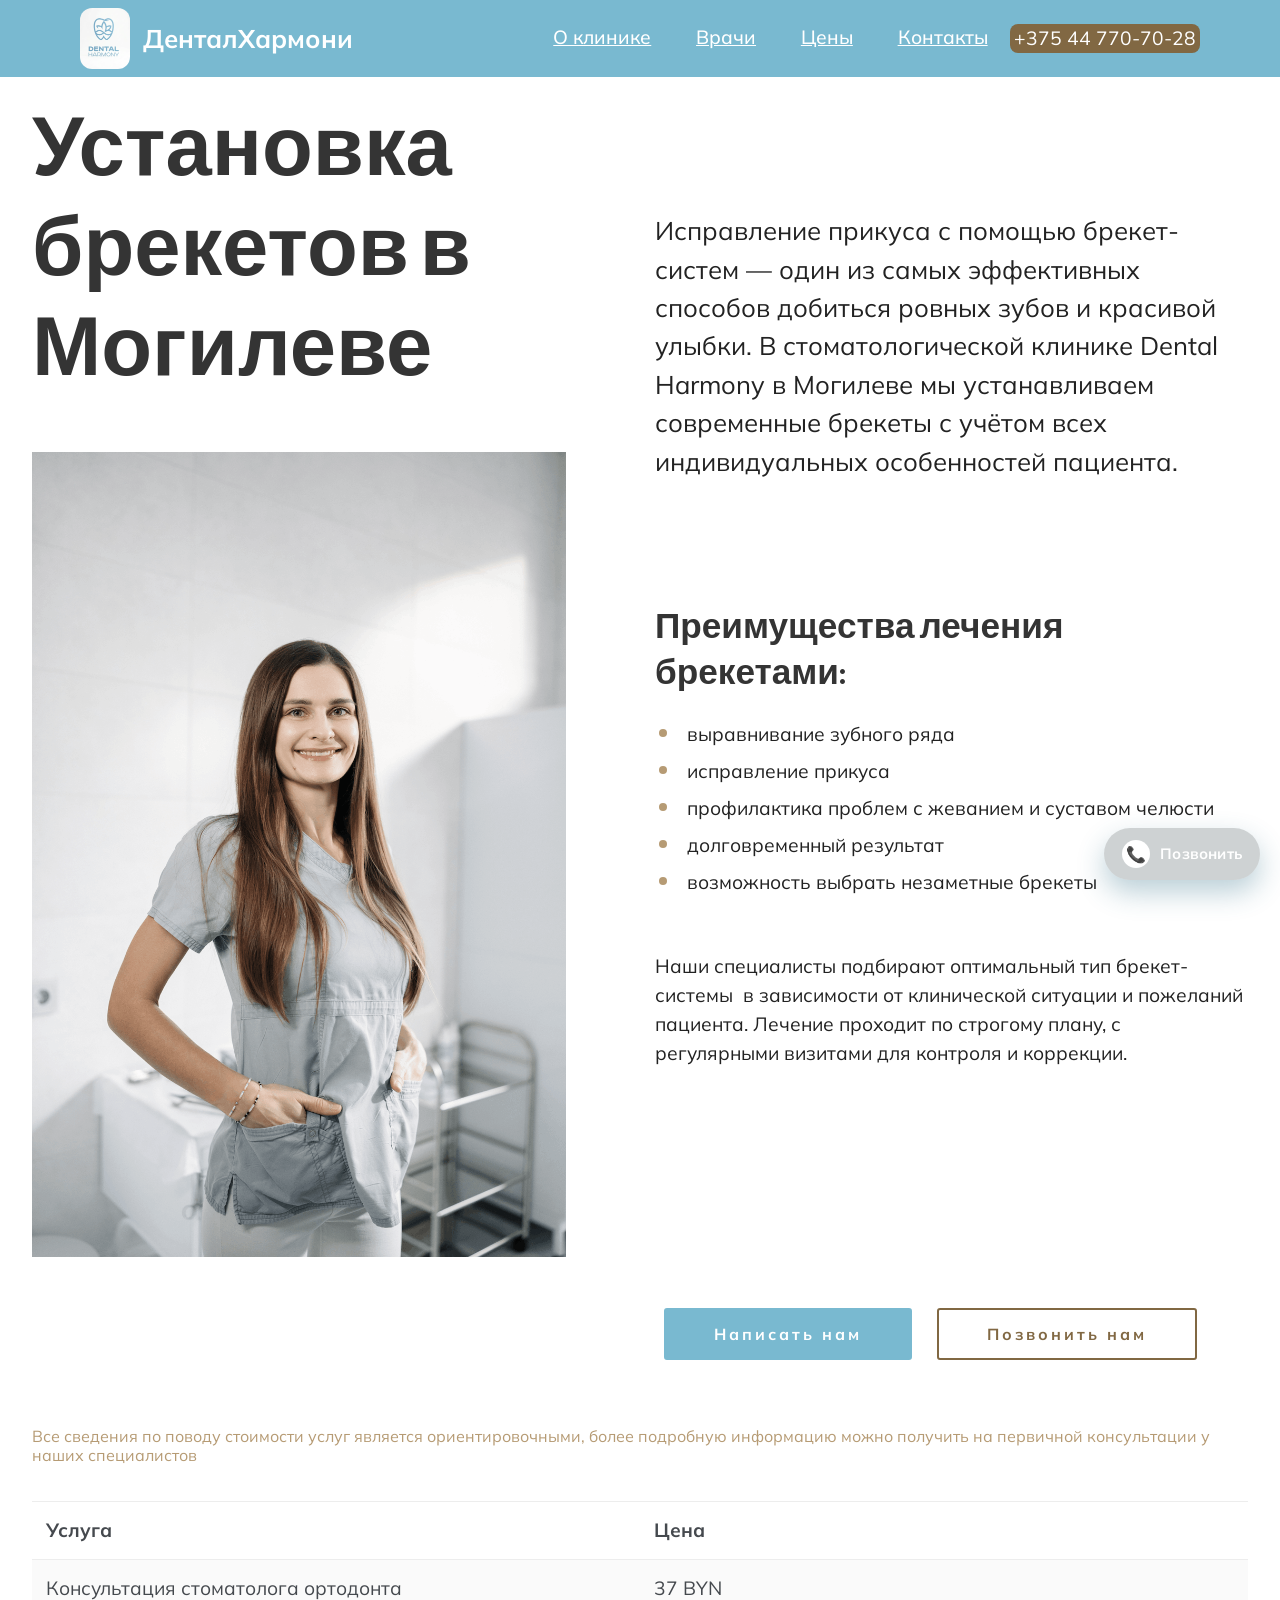
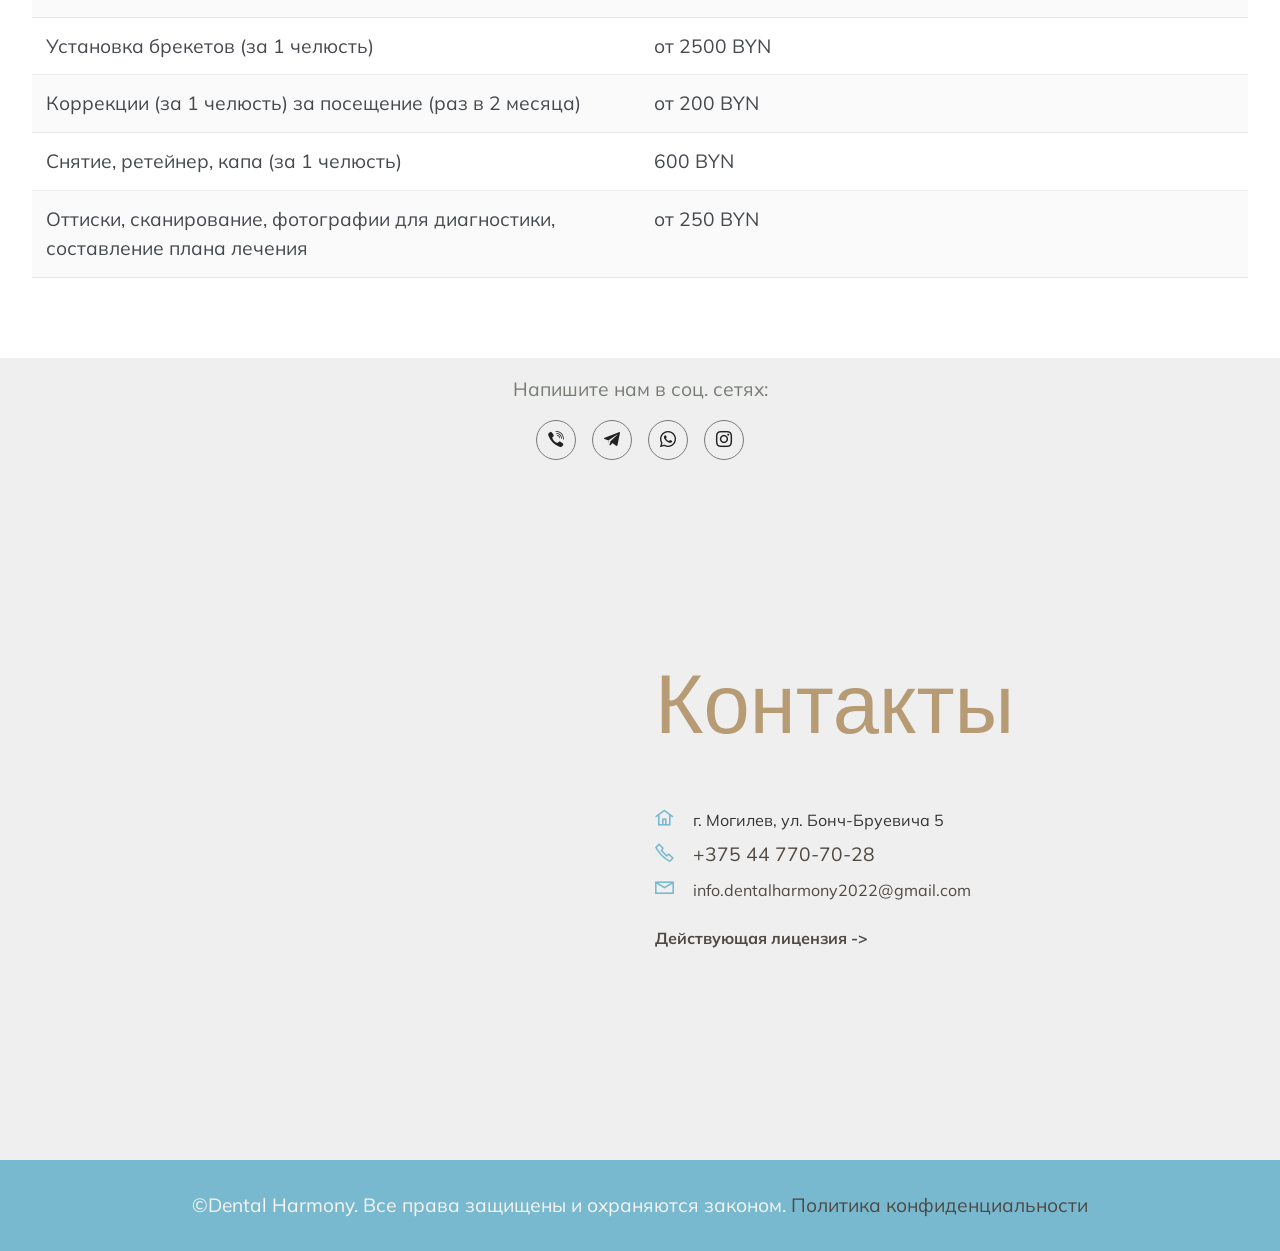
==== commit 39d41bc6: "фикс после ОПТИМИЗАЦИЯ картинки" ====
--- a/brekety-mogilev.html
+++ b/brekety-mogilev.html
@@ -67,7 +67,7 @@
                             <picture>
                                 <source srcset="assets/images/logo1-100x121.webp" type="image/webp">
                                 <img src="assets/images/logo1-100x121.png" alt="логотип стомотологческой клиники в Могилеве"
-                                    width="100" height="121" style="height: 3.8rem; border-radius: 12px;">
+                                    width="50" height="100" style="height: 3.8rem; border-radius: 12px;">
                             </picture>
                         </a>
                     </span>
@@ -112,7 +112,7 @@
                 <h1 class="mbr-section-title align-left mbr-bold mbr-black pb-5 mbr-fonts-style display-1">Установка брекетов в Могилеве</h1>
                 <picture>
                     <source srcset="assets/images/d0a1d0bdd0b8d0bcd0bed0ba20d18dd0bad180d0b0d0bdd0b0202026-04-0720d0b22018.51.20-1014x1530.webp" type="image/webp">
-                    <img src="assets/images/d0a1d0bdd0b8d0bcd0bed0ba20d18dd0bad180d0b0d0bdd0b0202026-04-0720d0b22018.51.20-1014x1530.png" alt="установка брекетов в могилеве" width="1014" height="1530">
+                    <img src="assets/images/d0a1d0bdd0b8d0bcd0bed0ba20d18dd0bad180d0b0d0bdd0b0202026-04-0720d0b22018.51.20-1014x1530.png" alt="установка брекетов в могилеве" width="415">
                 </picture>
             </div>
 
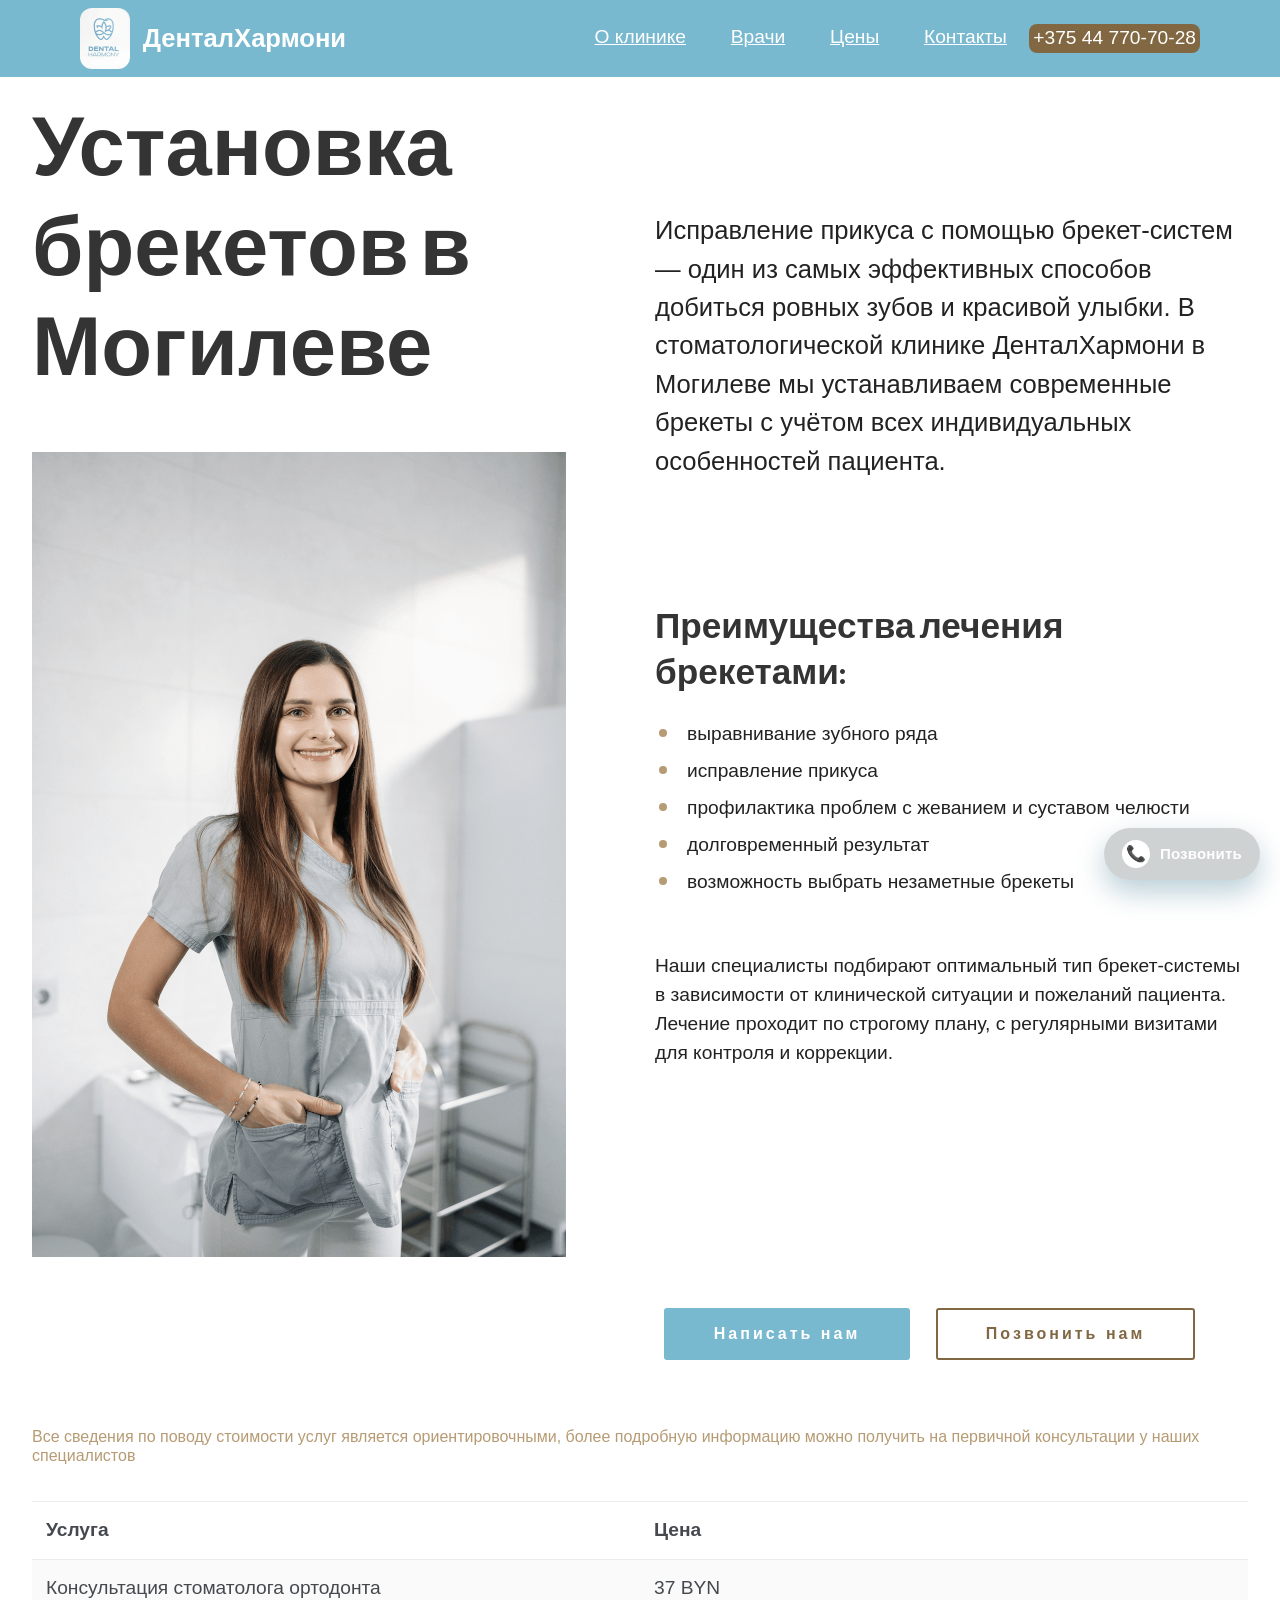
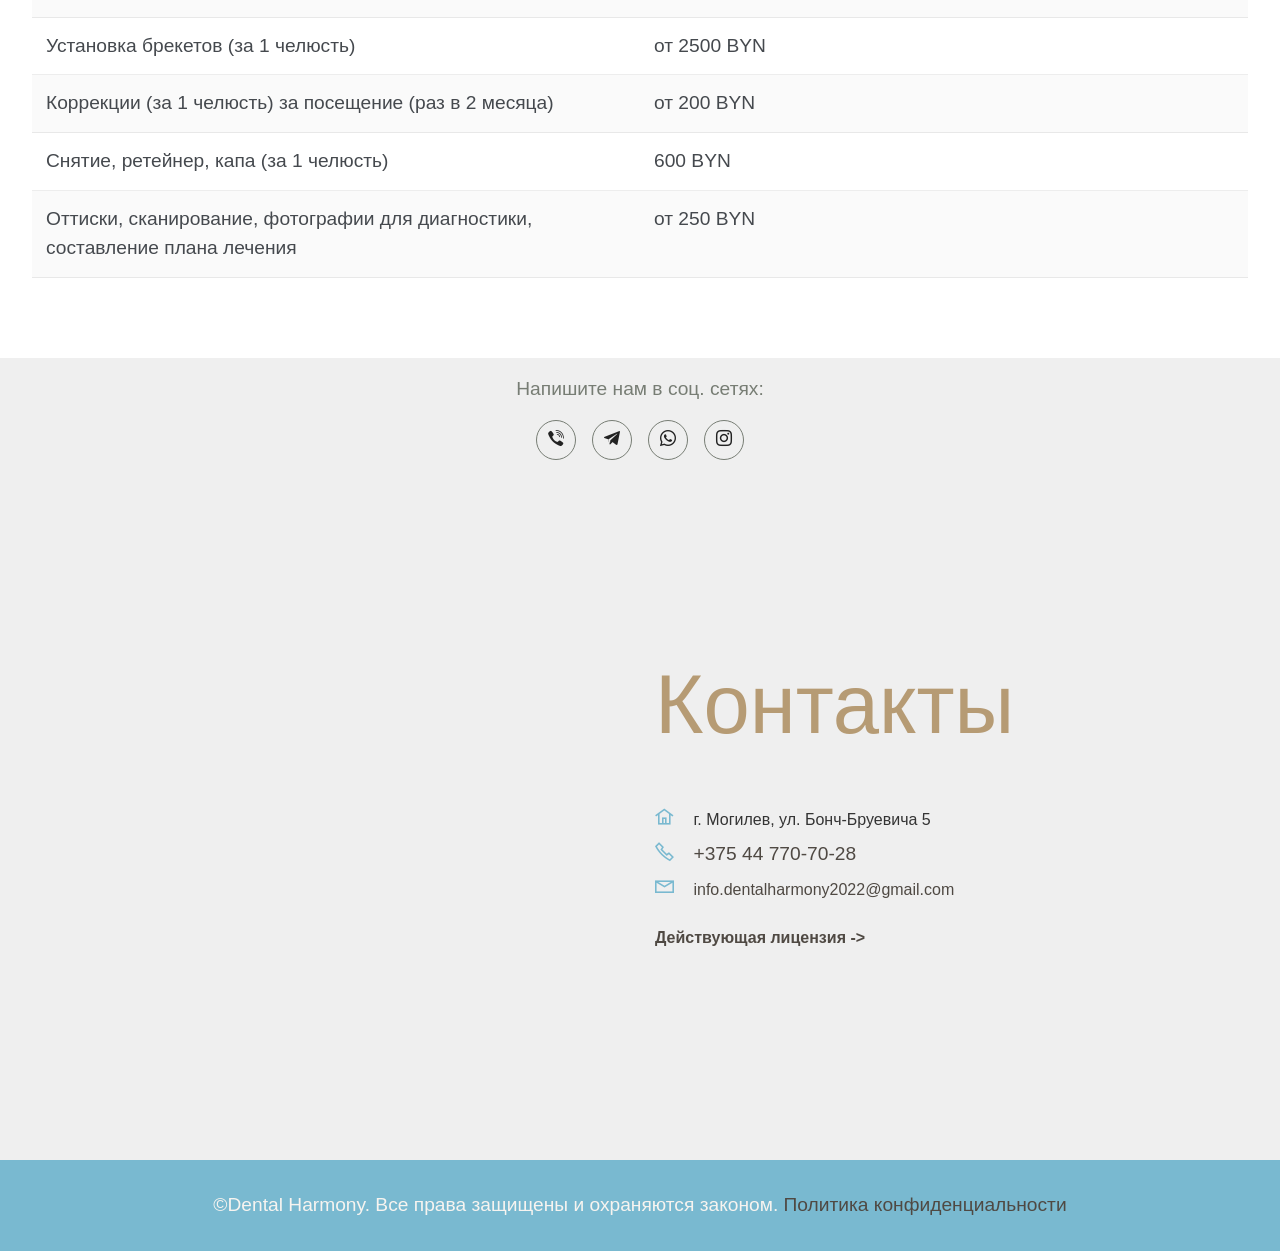
==== commit 444df629: "добавлены страницы врачей" ====
--- a/brekety-mogilev.html
+++ b/brekety-mogilev.html
@@ -5,7 +5,7 @@
   <meta http-equiv="X-UA-Compatible" content="IE=edge">
   <meta name="viewport" content="width=device-width, initial-scale=1, minimum-scale=1">
   <link rel="shortcut icon" href="assets/images/logo1-100x121.png" type="image/x-icon">
-<meta name="description" content="Установка брекетов в Могилеве в стоматологии Dental Harmony. Исправление прикуса, современные брекет-системы, консультация ортодонта.">
+<meta name="description" content="Установка брекетов в Могилеве в стоматологии ДенталХармони. Исправление прикуса, современные брекет-системы, консультация ортодонта.">
   
   
   <title>Установка брекетов в Могилеве | ДенталХармони</title>
@@ -117,7 +117,7 @@
             </div>
 
             <div class="col-lg-6">
-                <p class="text1 pb-3 align-left mbr-fonts-style display-5"><br><br><br>Исправление прикуса с помощью брекет-систем — один из самых эффективных способов добиться ровных зубов и красивой улыбки. В стоматологической клинике Dental Harmony в Могилеве мы устанавливаем современные брекеты с учётом всех индивидуальных особенностей пациента.</p>
+                <p class="text1 pb-3 align-left mbr-fonts-style display-5"><br><br><br>Исправление прикуса с помощью брекет-систем — один из самых эффективных способов добиться ровных зубов и красивой улыбки. В стоматологической клинике ДенталХармони в Могилеве мы устанавливаем современные брекеты с учётом всех индивидуальных особенностей пациента.</p>
                 <h2 class="mbr-section-subtitle mbr-bold mbr-black mbr-light pb-3 mbr-fonts-style display-2"><br><br>Преимущества лечения брекетами:</h2>
                 <div class="mbr-text pb-5 counter-container mbr-fonts-style display-7">
                     <ul>
--- a/assets/mobirise/css/mbr-additional.css
+++ b/assets/mobirise/css/mbr-additional.css
@@ -6,7 +6,7 @@
 
 
 body {
-  font-family: Muli;
+  /* font-family: Muli; */
 }
 li > a {
   color: #926e49 !important;
@@ -27,7 +27,7 @@
   font-size: 3.52rem;
 }
 .display-4 {
-  font-family: 'Muli', sans-serif;
+  /* font-family: 'Muli', sans-serif; */
   font-weight: 400;
   font-size: 1rem;
 }
@@ -35,14 +35,14 @@
   font-size: 1.6rem;
 }
 .display-5 {
-  font-family: 'Muli', sans-serif;
+  /* font-family: 'Muli', sans-serif; */
   font-size: 1.6rem;
 }
 .display-5 > .mbr-iconfont {
   font-size: 2.56rem;
 }
 .display-7 {
-  font-family: 'Muli', sans-serif;
+  /* font-family: 'Muli', sans-serif; */
   font-size: 1.2rem;
 }
 .display-7 > .mbr-iconfont {
@@ -673,7 +673,7 @@
   display: none;
 }
 .form-control {
-  font-family: 'Muli', sans-serif;
+  /* font-family: 'Muli', sans-serif; */
   font-size: 1.2rem;
 }
 .form-control > .mbr-iconfont {
@@ -1396,6 +1396,225 @@
   position: relative;
 }
 
+/* Стили для кнопок внутри блока cid-vdVSSX5 */
+.cid-vdVSSX5hrm .mbr-section-btn {
+    margin-left: -0.25rem;
+    margin-right: -0.25rem;
+    font-size: 0px;
+}
+
+/* Планшетная версия (768px - 991px) */
+@media (max-width: 991px) and (min-width: 768px) {
+    .cid-vdVSSX5hrm .mbr-section-btn {
+        display: flex;
+        flex-direction: row;
+        justify-content: center;
+        align-items: center;
+        gap: 1rem;
+        flex-wrap: wrap;
+    }
+    
+    .cid-vdVSSX5hrm .btn-md {
+        padding: 0.85rem 2rem !important;
+        margin: 0 !important;
+        min-width: 200px;
+    }
+    
+    .cid-vdVSSX5hrm .display-4 {
+        font-size: 0.95rem !important;
+        line-height: 1.4 !important;
+    }
+}
+
+/* Мобильная версия (до 767px) */
+@media (max-width: 767px) {
+    .cid-vdVSSX5hrm {
+        text-align: center;
+    }
+    
+    .cid-vdVSSX5hrm .mbr-section-btn {
+        display: flex;
+        flex-direction: column;
+        align-items: center;
+        justify-content: center;
+        gap: 0.8rem;
+        margin: 0;
+        padding: 0 0.2rem;
+    }
+    
+    .cid-vdVSSX5hrm .btn-md {
+        padding: 0.2rem 0.2rem !important;
+        font-size: 12px !important;
+        margin: 0 !important;
+        width: 100%;
+        max-width: 280px;
+    }
+    
+    .cid-vdVSSX5hrm .btn {
+        display: inline-flex !important;
+        justify-content: center;
+        align-items: center;
+        width: 100%;
+        max-width: 280px;
+        white-space: normal;
+        word-break: break-word;
+    }
+    
+    .cid-vdVSSX5hrm .display-4 {
+        font-size: 0.6rem !important;
+        line-height: 1.3 !important;
+        letter-spacing: 2px !important;
+    }
+}
+
+/* Очень маленькие телефоны (до 480px) */
+@media (max-width: 480px) {
+    .cid-vdVSSX5hrm5 .btn-md {
+        /* padding: 0.6rem 1rem !important; */
+        max-width: 260px;
+    }
+    
+    .cid-vdVSSX5hrm .display-4 {
+        font-size: 0.6rem !important;
+        letter-spacing: 1.5px !important;
+    }
+    
+    .cid-vdVSSX5hrm .mbr-section-btn {
+        gap: 0.6rem;
+    }
+}
+
+/* Базовые стили кнопок (оставляем как есть) */
+.cid-vdVSSX5hrm .btn-secondary,
+.cid-vdVSSX5hrm .btn-secondary:active {
+    background-color: rgb(121, 185, 208) !important;
+    color: rgb(255, 255, 255) !important;
+    border-color: rgb(121, 185, 208) !important;
+}
+
+.cid-vdVSSX5hrm .btn {
+    font-weight: 700 !important;
+    letter-spacing: 3px !important;
+    border-width: 2px;
+    transition: 0.3s ease-in-out;
+}
+
+.cid-vdVSSX5hrm .btn-md {
+    border-radius: 3px;
+    transition: 0.3s ease-in-out;
+}
+
+
+
+
+/* Стили для кнопок внутри блока cid-vdVUjgB0Ce */
+.cid-vdVUjgB0Ce .mbr-section-btn {
+    margin-left: -0.25rem;
+    margin-right: -0.25rem;
+    font-size: 0px;
+}
+
+/* Планшетная версия (768px - 991px) */
+@media (max-width: 991px) and (min-width: 768px) {
+    .cid-vdVUjgB0Ce .mbr-section-btn {
+        display: flex;
+        flex-direction: row;
+        justify-content: center;
+        align-items: center;
+        gap: 1rem;
+        flex-wrap: wrap;
+    }
+    
+    .cid-vdVUjgB0Ce .btn-md {
+        padding: 0.85rem 2rem !important;
+        margin: 0 !important;
+        min-width: 200px;
+    }
+    
+    .cid-vdVUjgB0Ce .display-4 {
+        font-size: 0.95rem !important;
+        line-height: 1.4 !important;
+    }
+}
+
+/* Мобильная версия (до 767px) */
+@media (max-width: 767px) {
+    .cid-vdVUjgB0Ce {
+        text-align: center;
+    }
+    
+    .cid-vdVUjgB0Ce .mbr-section-btn {
+        display: flex;
+        flex-direction: column;
+        align-items: center;
+        justify-content: center;
+        gap: 0.8rem;
+        margin: 0;
+        padding: 0 0.2rem;
+    }
+    
+    .cid-vdVUjgB0Ce .btn-md {
+        padding: 0.2rem 0.2rem !important;
+        font-size: 12px !important;
+        margin: 0 !important;
+        width: 100%;
+        max-width: 280px;
+    }
+    
+    .cid-vdVUjgB0Ce .btn {
+        display: inline-flex !important;
+        justify-content: center;
+        align-items: center;
+        width: 100%;
+        max-width: 280px;
+        white-space: normal;
+        word-break: break-word;
+    }
+    
+    .cid-vdVUjgB0Ce .display-4 {
+        font-size: 0.6rem !important;
+        line-height: 1.3 !important;
+        letter-spacing: 2px !important;
+    }
+}
+
+/* Очень маленькие телефоны (до 480px) */
+@media (max-width: 480px) {
+    .cid-vdVUjgB0Ce .btn-md {
+        /* padding: 0.6rem 1rem !important; */
+        max-width: 260px;
+    }
+    
+    .cid-vdVUjgB0Ce .display-4 {
+        font-size: 0.6rem !important;
+        letter-spacing: 1.5px !important;
+    }
+    
+    .cid-vdVUjgB0Ce .mbr-section-btn {
+        gap: 0.6rem;
+    }
+}
+
+/* Базовые стили кнопок (оставляем как есть) */
+.cid-vdVUjgB0Ce .btn-secondary,
+.cid-vdVUjgB0Ce .btn-secondary:active {
+    background-color: rgb(121, 185, 208) !important;
+    color: rgb(255, 255, 255) !important;
+    border-color: rgb(121, 185, 208) !important;
+}
+
+.cid-vdVUjgB0Ce .btn {
+    font-weight: 700 !important;
+    letter-spacing: 3px !important;
+    border-width: 2px;
+    transition: 0.3s ease-in-out;
+}
+
+.cid-vdVUjgB0Ce .btn-md {
+    border-radius: 3px;
+    transition: 0.3s ease-in-out;
+}
+
 .services-container {
       background: white;
   padding-top: 1rem;
@@ -4715,3 +4934,1320 @@
 .cid-vigDT2gKAU .grid-container-2 {
     align-items: flex-start;
 }
+
+.cid-viUuLkNwYO {
+  padding-top: 5rem;
+  padding-bottom: 5rem;
+  background-color: #ffffff;
+}
+.cid-viUuLkNwYO .mbr-fallback-image.disabled {
+  display: none;
+}
+.cid-viUuLkNwYO .mbr-fallback-image {
+  display: block;
+  background-size: cover;
+  background-position: center center;
+  width: 100%;
+  height: 100%;
+  position: absolute;
+  top: 0;
+}
+.cid-viUuLkNwYO .card-wrapper {
+  padding: 64px;
+  background-color: #efefef;
+  display: flex;
+  margin-top: 64px;
+}
+@media (max-width: 992px) {
+  .cid-viUuLkNwYO .card-wrapper {
+    display: block;
+    padding: 24px;
+    margin-top: 0;
+  }
+}
+.cid-viUuLkNwYO .image-wrapper {
+  width: 50%;
+  padding-right: 56px;
+}
+@media (max-width: 992px) {
+  .cid-viUuLkNwYO .image-wrapper {
+    padding-right: 0;
+    width: 100%;
+  }
+}
+.cid-viUuLkNwYO .image-wrapper img {
+  height: 800px;
+  width: 100%;
+  object-fit: cover;
+  position: sticky;
+  top: 132px;
+  margin-top: -128px;
+}
+@media (max-width: 1400px) {
+  .cid-viUuLkNwYO .image-wrapper img {
+    height: 600px;
+  }
+}
+@media (max-width: 992px) {
+  .cid-viUuLkNwYO .image-wrapper img {
+    height: 350px;
+    margin: 0 0 32px 0;
+    position: static;
+  }
+}
+.cid-viUuLkNwYO .content-wrapper {
+  width: 50%;
+  padding-right: 56px;
+}
+@media (max-width: 1400px) {
+  .cid-viUuLkNwYO .content-wrapper {
+    padding-right: 0;
+  }
+}
+@media (max-width: 992px) {
+  .cid-viUuLkNwYO .content-wrapper {
+    width: 100%;
+  }
+}
+.cid-viUuLkNwYO .content-wrapper .content-wrap {
+  margin-bottom: 80px;
+}
+@media (max-width: 992px) {
+  .cid-viUuLkNwYO .content-wrapper .content-wrap {
+    margin-bottom: 32px;
+  }
+}
+.cid-viUuLkNwYO .content-wrapper .content-wrap .title-wrapper {
+  margin-bottom: 16px;
+}
+.cid-viUuLkNwYO .content-wrapper .content-wrap .title-wrapper .mbr-section-title {
+  margin-bottom: 0;
+}
+.cid-viUuLkNwYO .content-wrapper .content-wrap .title-wrapper .mbr-section-subtitle {
+  margin-bottom: 0;
+}
+.cid-viUuLkNwYO .content-wrapper .content-wrap .text-wrapper .mbr-text {
+  display: inline-block;
+  width: 90%;
+  margin-bottom: 0;
+}
+@media (max-width: 992px) {
+  .cid-viUuLkNwYO .content-wrapper .content-wrap .text-wrapper .mbr-text {
+    width: 100%;
+  }
+}
+.cid-viUuLkNwYO .content-wrapper .panel-group .card {
+  position: relative;
+  padding: 24px 24px 24px 32px;
+  background-color: #ffffff;
+  border: none;
+  transition: all 0.3s ease-in-out;
+  margin-top: 16px;
+}
+@media (max-width: 992px) {
+  .cid-viUuLkNwYO .content-wrapper .panel-group .card {
+    padding: 16px;
+  }
+}
+.cid-viUuLkNwYO .content-wrapper .panel-group .card:first-child {
+  margin-top: 0;
+}
+.cid-viUuLkNwYO .content-wrapper .panel-group .card .card-header {
+  background-color: transparent;
+  border: none;
+  border-radius: 0;
+  padding: 0;
+}
+.cid-viUuLkNwYO .content-wrapper .panel-group .card .card-header .panel-title {
+  display: flex;
+  justify-content: space-between;
+  align-items: center;
+  width: 100%;
+}
+.cid-viUuLkNwYO .content-wrapper .panel-group .card .card-header .panel-title .panel-title-edit {
+  margin-bottom: 0;
+  transition: all 0.3s ease-in-out;
+}
+.cid-viUuLkNwYO .content-wrapper .panel-group .card .card-header .panel-title .icon-wrapper {
+  width: 32px;
+  height: 32px;
+  min-width: 32px;
+  display: inline-flex;
+  align-items: center;
+  justify-content: center;
+  margin-left: 24px;
+  transition: all 0.3s ease-in-out;
+  border-radius: 100%;
+  background-color: #a6adbf;
+}
+.cid-viUuLkNwYO .content-wrapper .panel-group .card .card-header .panel-title .icon-wrapper .mbr-iconfont {
+  margin-top: 4px;
+  font-size: 12px;
+  transition: all 0.3s ease-in-out;
+  color: #ffffff;
+}
+.cid-viUuLkNwYO .content-wrapper .panel-group .card .card-header .panel-title .icon-wrapper:hover {
+  background-color: #7b86a1;
+}
+.cid-viUuLkNwYO .content-wrapper .panel-group .card .card-header .panel-title .icon-wrapper:hover .mbr-iconfont {
+  color: #ffffff;
+}
+.cid-viUuLkNwYO .content-wrapper .panel-group .card .card-header .panel-title:not(.collapsed) .icon-wrapper {
+  transform: rotate(180deg);
+}
+.cid-viUuLkNwYO .content-wrapper .panel-group .card .panel-collapse .panel-body {
+  padding-top: 24px;
+}
+.cid-viUuLkNwYO .content-wrapper .panel-group .card .panel-collapse .panel-body .panel-text {
+  margin-bottom: 0;
+}
+.cid-viUuLkNwYO .mbr-section-title {
+  color: #111111;
+}
+.cid-viUuLkNwYO .mbr-section-subtitle {
+  color: #b69b74;
+}
+.cid-viUuLkNwYO .mbr-text,
+.cid-viUuLkNwYO .text-wrapper {
+  color: #111111;
+}
+.cid-viUuLkNwYO .panel-title-edit {
+  color: #111111;
+}
+.cid-viUuLkNwYO .panel-text {
+  color: #666666;
+}
+
+.cid-viUHyrunYG {
+  padding-top: 150px;
+  padding-bottom: 2rem;
+  background-color: #f8f8f8;
+}
+.cid-viUHyrunYG .header-text {
+  display: flex;
+  -webkit-align-items: center;
+  align-items: center;
+}
+@media (min-width: 1400px) {
+  .cid-viUHyrunYG .col-12 {
+    padding: 0 2rem;
+  }
+  .cid-viUHyrunYG .row {
+    margin: 0 -2rem;
+  }
+}
+.cid-viUHyrunYG .wave-container {
+  position: absolute;
+  left: 0;
+  top: -110px;
+  height: 113px;
+  overflow: hidden;
+  width: 100%;
+}
+.cid-viUHyrunYG .svg-top {
+  width: 100%;
+  position: absolute;
+  left: 0;
+  bottom: 0;
+  height: 50px;
+  transform-origin: bottom;
+  animation: 1.5s ease-in-out infinite alternate svg-wave;
+  fill: #4f4943;
+}
+.cid-viUHyrunYG .svg-top .st0 {
+  fill: #f8f8f8;
+}
+@media (max-width: 992px) {
+  .cid-viUHyrunYG .svg-top {
+    width: 1000px;
+  }
+}
+.cid-viUHyrunYG .card-header {
+  border-bottom: 2px solid #4f4943;
+  margin-bottom: 0px!important;
+}
+.cid-viUHyrunYG .mbr-iconfont {
+  font-size: 1.5rem;
+}
+.cid-viUHyrunYG span {
+  transform: rotate(45deg);
+  transition: all 0.3s;
+}
+.cid-viUHyrunYG .collapsed span {
+  transform: rotate(0deg);
+}
+.cid-viUHyrunYG .accordion-content {
+  -webkit-flex-basis: 100%;
+  flex-basis: 100%;
+}
+.cid-viUHyrunYG .panel-group {
+  width: 100%;
+}
+.cid-viUHyrunYG .sign {
+  color: currentColor;
+  font-family: 'Moririse2' !important;
+}
+.cid-viUHyrunYG .card {
+  border-radius: 0px;
+}
+.cid-viUHyrunYG .card .card-header {
+  border-radius: 0px;
+  padding: 0;
+  background-color: transparent;
+}
+.cid-viUHyrunYG .card .card-header a.panel-title {
+  -webkit-justify-content: space-between;
+  justify-content: space-between;
+  transition: all .3s;
+  margin-bottom: 0;
+  font-style: normal;
+  display: flex;
+  -webkit-align-items: center;
+  align-items: center;
+  text-decoration: none !important;
+  line-height: normal;
+}
+.cid-viUHyrunYG .card .card-header a.panel-title:focus {
+  text-decoration: none !important;
+}
+.cid-viUHyrunYG .card .card-header a.panel-title h4 {
+  padding: 1.5rem 1rem 13px 0px;
+  margin-bottom: 0;
+}
+.cid-viUHyrunYG .panel-text {
+  color: #343434;
+}
+.cid-viUHyrunYG .header-text,
+.cid-viUHyrunYG .sign {
+  color: #263d5a;
+}
+.cid-viUHyrunYG .mbr-section-title {
+  color: #343434;
+}
+.cid-viUHyrunYG .header-text,
+.cid-viUHyrunYG .sign,
+.cid-viUHyrunYG .card-header {
+  color: #343434;
+}
+.cid-viUHyrunYG .mbr-section-subtitle {
+  color: #b69b74;
+}
+
+.cid-viV7XaTMrS {
+  padding-top: 5rem;
+  padding-bottom: 5rem;
+  background-color: #ffffff;
+}
+.cid-viV7XaTMrS .mbr-fallback-image.disabled {
+  display: none;
+}
+.cid-viV7XaTMrS .mbr-fallback-image {
+  display: block;
+  background-size: cover;
+  background-position: center center;
+  width: 100%;
+  height: 100%;
+  position: absolute;
+  top: 0;
+}
+.cid-viV7XaTMrS .card-wrapper {
+  padding: 64px;
+  background-color: #efefef;
+  display: flex;
+  margin-top: 64px;
+}
+@media (max-width: 992px) {
+  .cid-viV7XaTMrS .card-wrapper {
+    display: block;
+    padding: 24px;
+    margin-top: 0;
+  }
+}
+.cid-viV7XaTMrS .image-wrapper {
+  width: 50%;
+  padding-right: 56px;
+}
+@media (max-width: 992px) {
+  .cid-viV7XaTMrS .image-wrapper {
+    padding-right: 0;
+    width: 100%;
+  }
+}
+.cid-viV7XaTMrS .image-wrapper img {
+  height: 800px;
+  width: 100%;
+  object-fit: cover;
+  position: sticky;
+  top: 132px;
+  margin-top: -128px;
+}
+@media (max-width: 1400px) {
+  .cid-viV7XaTMrS .image-wrapper img {
+    height: 600px;
+  }
+}
+@media (max-width: 992px) {
+  .cid-viV7XaTMrS .image-wrapper img {
+    height: 350px;
+    margin: 0 0 32px 0;
+    position: static;
+  }
+}
+.cid-viV7XaTMrS .content-wrapper {
+  width: 50%;
+  padding-right: 56px;
+}
+@media (max-width: 1400px) {
+  .cid-viV7XaTMrS .content-wrapper {
+    padding-right: 0;
+  }
+}
+@media (max-width: 992px) {
+  .cid-viV7XaTMrS .content-wrapper {
+    width: 100%;
+  }
+}
+.cid-viV7XaTMrS .content-wrapper .content-wrap {
+  margin-bottom: 80px;
+}
+@media (max-width: 992px) {
+  .cid-viV7XaTMrS .content-wrapper .content-wrap {
+    margin-bottom: 32px;
+  }
+}
+.cid-viV7XaTMrS .content-wrapper .content-wrap .title-wrapper {
+  margin-bottom: 16px;
+}
+.cid-viV7XaTMrS .content-wrapper .content-wrap .title-wrapper .mbr-section-title {
+  margin-bottom: 0;
+}
+.cid-viV7XaTMrS .content-wrapper .content-wrap .title-wrapper .mbr-section-subtitle {
+  margin-bottom: 0;
+}
+.cid-viV7XaTMrS .content-wrapper .content-wrap .text-wrapper .mbr-text {
+  display: inline-block;
+  width: 90%;
+  margin-bottom: 0;
+}
+@media (max-width: 992px) {
+  .cid-viV7XaTMrS .content-wrapper .content-wrap .text-wrapper .mbr-text {
+    width: 100%;
+  }
+}
+.cid-viV7XaTMrS .content-wrapper .panel-group .card {
+  position: relative;
+  padding: 24px 24px 24px 32px;
+  background-color: #ffffff;
+  border: none;
+  transition: all 0.3s ease-in-out;
+  margin-top: 16px;
+}
+@media (max-width: 992px) {
+  .cid-viV7XaTMrS .content-wrapper .panel-group .card {
+    padding: 16px;
+  }
+}
+.cid-viV7XaTMrS .content-wrapper .panel-group .card:first-child {
+  margin-top: 0;
+}
+.cid-viV7XaTMrS .content-wrapper .panel-group .card .card-header {
+  background-color: transparent;
+  border: none;
+  border-radius: 0;
+  padding: 0;
+}
+.cid-viV7XaTMrS .content-wrapper .panel-group .card .card-header .panel-title {
+  display: flex;
+  justify-content: space-between;
+  align-items: center;
+  width: 100%;
+}
+.cid-viV7XaTMrS .content-wrapper .panel-group .card .card-header .panel-title .panel-title-edit {
+  margin-bottom: 0;
+  transition: all 0.3s ease-in-out;
+}
+.cid-viV7XaTMrS .content-wrapper .panel-group .card .card-header .panel-title .icon-wrapper {
+  width: 32px;
+  height: 32px;
+  min-width: 32px;
+  display: inline-flex;
+  align-items: center;
+  justify-content: center;
+  margin-left: 24px;
+  transition: all 0.3s ease-in-out;
+  border-radius: 100%;
+  background-color: #a6adbf;
+}
+.cid-viV7XaTMrS .content-wrapper .panel-group .card .card-header .panel-title .icon-wrapper .mbr-iconfont {
+  margin-top: 4px;
+  font-size: 12px;
+  transition: all 0.3s ease-in-out;
+  color: #ffffff;
+}
+.cid-viV7XaTMrS .content-wrapper .panel-group .card .card-header .panel-title .icon-wrapper:hover {
+  background-color: #7b86a1;
+}
+.cid-viV7XaTMrS .content-wrapper .panel-group .card .card-header .panel-title .icon-wrapper:hover .mbr-iconfont {
+  color: #ffffff;
+}
+.cid-viV7XaTMrS .content-wrapper .panel-group .card .card-header .panel-title:not(.collapsed) .icon-wrapper {
+  transform: rotate(180deg);
+}
+.cid-viV7XaTMrS .content-wrapper .panel-group .card .panel-collapse .panel-body {
+  padding-top: 24px;
+}
+.cid-viV7XaTMrS .content-wrapper .panel-group .card .panel-collapse .panel-body .panel-text {
+  margin-bottom: 0;
+}
+.cid-viV7XaTMrS .mbr-section-title {
+  color: #111111;
+}
+.cid-viV7XaTMrS .mbr-section-subtitle {
+  color: #b69b74;
+}
+.cid-viV7XaTMrS .mbr-text,
+.cid-viV7XaTMrS .text-wrapper {
+  color: #111111;
+}
+.cid-viV7XaTMrS .panel-title-edit {
+  color: #111111;
+}
+.cid-viV7XaTMrS .panel-text {
+  color: #666666;
+}
+
+.cid-viVbd5xOC4 {
+  padding-top: 150px;
+  padding-bottom: 3rem;
+  background-color: #ffffff;
+}
+.cid-viVbd5xOC4 .header-text {
+  display: flex;
+  -webkit-align-items: center;
+  align-items: center;
+}
+@media (min-width: 1400px) {
+  .cid-viVbd5xOC4 .col-12 {
+    padding: 0 2rem;
+  }
+  .cid-viVbd5xOC4 .row {
+    margin: 0 -2rem;
+  }
+}
+.cid-viVbd5xOC4 .wave-container {
+  position: absolute;
+  left: 0;
+  top: -110px;
+  height: 113px;
+  overflow: hidden;
+  width: 100%;
+}
+.cid-viVbd5xOC4 .svg-top {
+  width: 100%;
+  position: absolute;
+  left: 0;
+  bottom: 0;
+  height: 50px;
+  transform-origin: bottom;
+  animation: 1.5s ease-in-out infinite alternate svg-wave;
+  fill: #4f4943;
+}
+.cid-viVbd5xOC4 .svg-top .st0 {
+  fill: #ffffff;
+}
+@media (max-width: 992px) {
+  .cid-viVbd5xOC4 .svg-top {
+    width: 1000px;
+  }
+}
+.cid-viVbd5xOC4 .card-header {
+  border-bottom: 2px solid #4f4943;
+  margin-bottom: 0px!important;
+}
+.cid-viVbd5xOC4 .mbr-iconfont {
+  font-size: 1.5rem;
+}
+.cid-viVbd5xOC4 span {
+  transform: rotate(45deg);
+  transition: all 0.3s;
+}
+.cid-viVbd5xOC4 .collapsed span {
+  transform: rotate(0deg);
+}
+.cid-viVbd5xOC4 .accordion-content {
+  -webkit-flex-basis: 100%;
+  flex-basis: 100%;
+}
+.cid-viVbd5xOC4 .panel-group {
+  width: 100%;
+}
+.cid-viVbd5xOC4 .sign {
+  color: currentColor;
+  font-family: 'Moririse2' !important;
+}
+.cid-viVbd5xOC4 .card {
+  border-radius: 0px;
+}
+.cid-viVbd5xOC4 .card .card-header {
+  border-radius: 0px;
+  padding: 0;
+  background-color: transparent;
+}
+.cid-viVbd5xOC4 .card .card-header a.panel-title {
+  -webkit-justify-content: space-between;
+  justify-content: space-between;
+  transition: all .3s;
+  margin-bottom: 0;
+  font-style: normal;
+  display: flex;
+  -webkit-align-items: center;
+  align-items: center;
+  text-decoration: none !important;
+  line-height: normal;
+}
+.cid-viVbd5xOC4 .card .card-header a.panel-title:focus {
+  text-decoration: none !important;
+}
+.cid-viVbd5xOC4 .card .card-header a.panel-title h4 {
+  padding: 1.5rem 1rem 13px 0px;
+  margin-bottom: 0;
+}
+.cid-viVbd5xOC4 .panel-text {
+  color: #343434;
+}
+.cid-viVbd5xOC4 .header-text,
+.cid-viVbd5xOC4 .sign {
+  color: #263d5a;
+}
+.cid-viVbd5xOC4 .mbr-section-title {
+  color: #343434;
+}
+.cid-viVbd5xOC4 .header-text,
+.cid-viVbd5xOC4 .sign,
+.cid-viVbd5xOC4 .card-header {
+  color: #343434;
+}
+.cid-viVbd5xOC4 .mbr-section-subtitle {
+  color: #b69b74;
+}
+
+.cid-vj0dea4ihN {
+  padding-top: 135px;
+  padding-bottom: 135px;
+  background-image: url("../../../assets/images/2026-04-302013.08.50-907x1198.webp");
+}
+.cid-vj0dea4ihN .mbr-fallback-image.disabled {
+  display: none;
+}
+.cid-vj0dea4ihN .mbr-fallback-image {
+  display: block;
+  background-size: cover;
+  background-position: center center;
+  width: 100%;
+  height: 100%;
+  position: absolute;
+  top: 0;
+}
+
+.cid-vj0QMs8VUc {
+  padding-top: 8rem;
+  padding-bottom: 5rem;
+  background-color: #efefef;
+}
+.cid-vj0QMs8VUc .mbr-fallback-image.disabled {
+  display: none;
+}
+.cid-vj0QMs8VUc .mbr-fallback-image {
+  display: block;
+  background-size: cover;
+  background-position: center center;
+  width: 100%;
+  height: 100%;
+  position: absolute;
+  top: 0;
+}
+.cid-vj0QMs8VUc .card {
+  justify-content: center;
+}
+@media (max-width: 992px) {
+  .cid-vj0QMs8VUc .content-wrap {
+    margin-bottom: 32px;
+  }
+}
+.cid-vj0QMs8VUc .content-wrap .label-wrapper {
+  margin-bottom: 16px;
+}
+.cid-vj0QMs8VUc .content-wrap .label-wrapper .mbr-label {
+  padding: 2px 0;
+  margin-bottom: 0;
+  display: inline-block;
+  background-color: #efefef;
+}
+.cid-vj0QMs8VUc .content-wrap .mbr-section-title {
+  margin-bottom: 16px;
+}
+.cid-vj0QMs8VUc .content-wrap .text-wrapper .mbr-text {
+  display: inline-block;
+  width: 80%;
+  margin-bottom: 0;
+}
+@media (max-width: 992px) {
+  .cid-vj0QMs8VUc .content-wrap .text-wrapper .mbr-text {
+    width: 100%;
+  }
+}
+.cid-vj0QMs8VUc .content-wrap .mbr-section-btn {
+  margin-top: 14px;
+}
+.cid-vj0QMs8VUc .image-wrapper {
+  background-color: #f7f7f7;
+  padding: 8px;
+}
+.cid-vj0QMs8VUc .image-wrapper .image-wrap {
+  background-color: #ffffff;
+  padding: 24px;
+}
+.cid-vj0QMs8VUc .image-wrapper .image-wrap img {
+  width: 100%;
+  height: 450px;
+  object-fit: cover;
+}
+@media (max-width: 992px) {
+  .cid-vj0QMs8VUc .image-wrapper .image-wrap img {
+    height: 300px;
+  }
+}
+.cid-vj0QMs8VUc .mbr-label,
+.cid-vj0QMs8VUc .label-wrapper {
+  color: #b69b74;
+}
+.cid-vj0QMs8VUc .mbr-section-title {
+  color: #000000;
+}
+.cid-vj0QMs8VUc .mbr-text,
+.cid-vj0QMs8VUc .text-wrapper {
+  color: #4f4f4f;
+}
+
+.cid-vj0P3Tmc7Q {
+  padding-top: 5rem;
+  padding-bottom: 5rem;
+  background-color: #ffffff;
+}
+.cid-vj0P3Tmc7Q .mbr-fallback-image.disabled {
+  display: none;
+}
+.cid-vj0P3Tmc7Q .mbr-fallback-image {
+  display: block;
+  background-size: cover;
+  background-position: center center;
+  width: 100%;
+  height: 100%;
+  position: absolute;
+  top: 0;
+}
+.cid-vj0P3Tmc7Q .content-wrap {
+  margin-bottom: 56px;
+}
+@media (max-width: 992px) {
+  .cid-vj0P3Tmc7Q .content-wrap {
+    margin-bottom: 32px;
+  }
+}
+.cid-vj0P3Tmc7Q .content-wrap .label-wrapper {
+  margin-bottom: 16px;
+}
+.cid-vj0P3Tmc7Q .content-wrap .label-wrapper .mbr-label {
+  padding: 2px 12px;
+  margin-bottom: 0;
+  display: inline-block;
+  background-color: #f7f7f7;
+}
+.cid-vj0P3Tmc7Q .content-wrap .title-wrapper .mbr-section-title {
+  display: inline-block;
+  width: 35%;
+  margin-bottom: 16px;
+}
+@media (max-width: 1440px) {
+  .cid-vj0P3Tmc7Q .content-wrap .title-wrapper .mbr-section-title {
+    width: 40%;
+  }
+}
+@media (max-width: 1200px) {
+  .cid-vj0P3Tmc7Q .content-wrap .title-wrapper .mbr-section-title {
+    width: 50%;
+  }
+}
+@media (max-width: 992px) {
+  .cid-vj0P3Tmc7Q .content-wrap .title-wrapper .mbr-section-title {
+    width: 100%;
+  }
+}
+.cid-vj0P3Tmc7Q .content-wrap .text-wrapper .mbr-text {
+  display: inline-block;
+  width: 30%;
+  margin-bottom: 0;
+}
+@media (max-width: 1440px) {
+  .cid-vj0P3Tmc7Q .content-wrap .text-wrapper .mbr-text {
+    width: 40%;
+  }
+}
+@media (max-width: 992px) {
+  .cid-vj0P3Tmc7Q .content-wrap .text-wrapper .mbr-text {
+    width: 100%;
+  }
+}
+.cid-vj0P3Tmc7Q .card-wrapper {
+  display: grid;
+  grid-template-columns: 1fr 1fr;
+  gap: 8px;
+  background-color: #f7f7f7;
+  padding: 8px;
+}
+@media (max-width: 992px) {
+  .cid-vj0P3Tmc7Q .card-wrapper {
+    grid-template-columns: 1fr;
+  }
+}
+.cid-vj0P3Tmc7Q .card-wrapper .image-wrapper {
+  position: relative;
+  height: 100%;
+  min-height: 495px;
+}
+@media (max-width: 992px) {
+  .cid-vj0P3Tmc7Q .card-wrapper .image-wrapper {
+    min-height: auto;
+    height: 300px;
+  }
+}
+.cid-vj0P3Tmc7Q .card-wrapper .image-wrapper img {
+  position: absolute;
+  top: 0;
+  left: 0;
+  width: 100%;
+  height: 100%;
+  object-fit: cover;
+}
+.cid-vj0P3Tmc7Q .card-wrapper .panel-group .card {
+  position: relative;
+  padding: 0;
+  border-bottom: none;
+  background-color: #ffffff;
+  margin-top: 8px;
+}
+.cid-vj0P3Tmc7Q .card-wrapper .panel-group .card:first-child {
+  margin-top: 0;
+}
+.cid-vj0P3Tmc7Q .card-wrapper .panel-group .card .card-header {
+  background-color: transparent;
+  border: none;
+  border-radius: 0;
+  padding: 0;
+}
+.cid-vj0P3Tmc7Q .card-wrapper .panel-group .card .card-header .panel-title {
+  display: flex;
+  justify-content: space-between;
+  align-items: center;
+  width: 100%;
+  padding: 24px;
+}
+.cid-vj0P3Tmc7Q .card-wrapper .panel-group .card .card-header .panel-title .panel-title-edit {
+  margin-bottom: 0;
+  transition: all 0.3s ease-in-out;
+}
+.cid-vj0P3Tmc7Q .card-wrapper .panel-group .card .card-header .panel-title .icon-wrapper {
+  width: 30px;
+  height: 30px;
+  min-width: 30px;
+  display: inline-flex;
+  align-items: center;
+  justify-content: center;
+  margin-left: 12px;
+  transition: all 0.3s ease-in-out;
+}
+.cid-vj0P3Tmc7Q .card-wrapper .panel-group .card .card-header .panel-title .icon-wrapper .mbr-iconfont {
+  font-size: 18px;
+  transition: all 0.3s ease-in-out;
+  color: #000000;
+}
+.cid-vj0P3Tmc7Q .card-wrapper .panel-group .card .card-header .panel-title:not(.collapsed) .icon-wrapper .mbr-iconfont {
+  transform: rotate(-45deg);
+}
+.cid-vj0P3Tmc7Q .card-wrapper .panel-group .card .panel-collapse .panel-body {
+  padding: 0 24px 24px 24px;
+}
+.cid-vj0P3Tmc7Q .card-wrapper .panel-group .card .panel-collapse .panel-body .panel-text {
+  margin-bottom: 24px;
+}
+.cid-vj0P3Tmc7Q .card-wrapper .panel-group .card .panel-collapse .panel-body .list {
+  margin: 0;
+  padding: 0;
+  list-style: none;
+}
+.cid-vj0P3Tmc7Q .card-wrapper .panel-group .card .panel-collapse .panel-body .list .item-wrap {
+  position: relative;
+  margin-bottom: 12px;
+  padding-left: 30px;
+}
+.cid-vj0P3Tmc7Q .card-wrapper .panel-group .card .panel-collapse .panel-body .list .item-wrap::before {
+  content: '✓';
+  position: absolute;
+  top: 4px;
+  left: 0;
+  width: 18px;
+  height: 18px;
+  min-width: 18px;
+  border: 1px solid #000000;
+  color: #000000;
+  display: inline-flex;
+  align-items: center;
+  justify-content: center;
+  font-size: 10px;
+  border-radius: 100%;
+}
+.cid-vj0P3Tmc7Q .card-wrapper .panel-group .card .panel-collapse .panel-body .list .item-wrap:last-child {
+  margin-bottom: 0;
+}
+.cid-vj0P3Tmc7Q .card-wrapper .panel-group .card .panel-collapse .panel-body .mbr-section-btn {
+  margin-top: 14px;
+}
+.cid-vj0P3Tmc7Q .card-wrapper .panel-group .card .panel-collapse .panel-body .mbr-section-btn .btn {
+  margin-bottom: 0;
+}
+.cid-vj0P3Tmc7Q .mbr-label,
+.cid-vj0P3Tmc7Q .label-wrapper {
+  color: #000000;
+}
+.cid-vj0P3Tmc7Q .mbr-section-title {
+  color: #000000;
+}
+.cid-vj0P3Tmc7Q .mbr-text,
+.cid-vj0P3Tmc7Q .text-wrapper {
+  color: #4f4f4f;
+}
+.cid-vj0P3Tmc7Q .panel-title-edit {
+  color: #000000;
+}
+.cid-vj0P3Tmc7Q .panel-text {
+  color: #4f4f4f;
+}
+.cid-vj0P3Tmc7Q .list {
+  color: #000000;
+}
+
+.cid-vj0Zv0RDwn {
+  padding-top: 8rem;
+  padding-bottom: 5rem;
+  background-color: #efefef;
+}
+.cid-vj0Zv0RDwn .mbr-fallback-image.disabled {
+  display: none;
+}
+.cid-vj0Zv0RDwn .mbr-fallback-image {
+  display: block;
+  background-size: cover;
+  background-position: center center;
+  width: 100%;
+  height: 100%;
+  position: absolute;
+  top: 0;
+}
+.cid-vj0Zv0RDwn .card {
+  justify-content: center;
+}
+@media (max-width: 992px) {
+  .cid-vj0Zv0RDwn .content-wrap {
+    margin-bottom: 32px;
+  }
+}
+.cid-vj0Zv0RDwn .content-wrap .label-wrapper {
+  margin-bottom: 16px;
+}
+.cid-vj0Zv0RDwn .content-wrap .label-wrapper .mbr-label {
+  padding: 2px 0;
+  margin-bottom: 0;
+  display: inline-block;
+  background-color: #efefef;
+}
+.cid-vj0Zv0RDwn .content-wrap .mbr-section-title {
+  margin-bottom: 16px;
+}
+.cid-vj0Zv0RDwn .content-wrap .text-wrapper .mbr-text {
+  display: inline-block;
+  width: 80%;
+  margin-bottom: 0;
+}
+@media (max-width: 992px) {
+  .cid-vj0Zv0RDwn .content-wrap .text-wrapper .mbr-text {
+    width: 100%;
+  }
+}
+.cid-vj0Zv0RDwn .content-wrap .mbr-section-btn {
+  margin-top: 14px;
+}
+.cid-vj0Zv0RDwn .image-wrapper {
+  background-color: #f7f7f7;
+  padding: 8px;
+}
+.cid-vj0Zv0RDwn .image-wrapper .image-wrap {
+  background-color: #ffffff;
+  padding: 24px;
+}
+.cid-vj0Zv0RDwn .image-wrapper .image-wrap img {
+  width: 100%;
+  height: 450px;
+  object-fit: cover;
+}
+@media (max-width: 992px) {
+  .cid-vj0Zv0RDwn .image-wrapper .image-wrap img {
+    height: 300px;
+  }
+}
+.cid-vj0Zv0RDwn .mbr-label,
+.cid-vj0Zv0RDwn .label-wrapper {
+  color: #b69b74;
+}
+.cid-vj0Zv0RDwn .mbr-section-title {
+  color: #000000;
+}
+.cid-vj0Zv0RDwn .mbr-text,
+.cid-vj0Zv0RDwn .text-wrapper {
+  color: #4f4f4f;
+}
+
+.cid-vj0Zv14L3N {
+  padding-top: 5rem;
+  padding-bottom: 5rem;
+  background-color: #ffffff;
+}
+.cid-vj0Zv14L3N .mbr-fallback-image.disabled {
+  display: none;
+}
+.cid-vj0Zv14L3N .mbr-fallback-image {
+  display: block;
+  background-size: cover;
+  background-position: center center;
+  width: 100%;
+  height: 100%;
+  position: absolute;
+  top: 0;
+}
+.cid-vj0Zv14L3N .content-wrap {
+  margin-bottom: 56px;
+}
+@media (max-width: 992px) {
+  .cid-vj0Zv14L3N .content-wrap {
+    margin-bottom: 32px;
+  }
+}
+.cid-vj0Zv14L3N .content-wrap .label-wrapper {
+  margin-bottom: 16px;
+}
+.cid-vj0Zv14L3N .content-wrap .label-wrapper .mbr-label {
+  padding: 2px 12px;
+  margin-bottom: 0;
+  display: inline-block;
+  background-color: #f7f7f7;
+}
+.cid-vj0Zv14L3N .content-wrap .title-wrapper .mbr-section-title {
+  display: inline-block;
+  width: 35%;
+  margin-bottom: 16px;
+}
+@media (max-width: 1440px) {
+  .cid-vj0Zv14L3N .content-wrap .title-wrapper .mbr-section-title {
+    width: 40%;
+  }
+}
+@media (max-width: 1200px) {
+  .cid-vj0Zv14L3N .content-wrap .title-wrapper .mbr-section-title {
+    width: 50%;
+  }
+}
+@media (max-width: 992px) {
+  .cid-vj0Zv14L3N .content-wrap .title-wrapper .mbr-section-title {
+    width: 100%;
+  }
+}
+.cid-vj0Zv14L3N .content-wrap .text-wrapper .mbr-text {
+  display: inline-block;
+  width: 30%;
+  margin-bottom: 0;
+}
+@media (max-width: 1440px) {
+  .cid-vj0Zv14L3N .content-wrap .text-wrapper .mbr-text {
+    width: 40%;
+  }
+}
+@media (max-width: 992px) {
+  .cid-vj0Zv14L3N .content-wrap .text-wrapper .mbr-text {
+    width: 100%;
+  }
+}
+.cid-vj0Zv14L3N .card-wrapper {
+  display: grid;
+  grid-template-columns: 1fr 1fr;
+  gap: 8px;
+  background-color: #f7f7f7;
+  padding: 8px;
+}
+@media (max-width: 992px) {
+  .cid-vj0Zv14L3N .card-wrapper {
+    grid-template-columns: 1fr;
+  }
+}
+.cid-vj0Zv14L3N .card-wrapper .image-wrapper {
+  position: relative;
+  height: 100%;
+  min-height: 495px;
+}
+@media (max-width: 992px) {
+  .cid-vj0Zv14L3N .card-wrapper .image-wrapper {
+    min-height: auto;
+    height: 300px;
+  }
+}
+.cid-vj0Zv14L3N .card-wrapper .image-wrapper img {
+  position: absolute;
+  top: 0;
+  left: 0;
+  width: 100%;
+  height: 100%;
+  object-fit: cover;
+}
+.cid-vj0Zv14L3N .card-wrapper .panel-group .card {
+  position: relative;
+  padding: 0;
+  border-bottom: none;
+  background-color: #ffffff;
+  margin-top: 8px;
+}
+.cid-vj0Zv14L3N .card-wrapper .panel-group .card:first-child {
+  margin-top: 0;
+}
+.cid-vj0Zv14L3N .card-wrapper .panel-group .card .card-header {
+  background-color: transparent;
+  border: none;
+  border-radius: 0;
+  padding: 0;
+}
+.cid-vj0Zv14L3N .card-wrapper .panel-group .card .card-header .panel-title {
+  display: flex;
+  justify-content: space-between;
+  align-items: center;
+  width: 100%;
+  padding: 24px;
+}
+.cid-vj0Zv14L3N .card-wrapper .panel-group .card .card-header .panel-title .panel-title-edit {
+  margin-bottom: 0;
+  transition: all 0.3s ease-in-out;
+}
+.cid-vj0Zv14L3N .card-wrapper .panel-group .card .card-header .panel-title .icon-wrapper {
+  width: 30px;
+  height: 30px;
+  min-width: 30px;
+  display: inline-flex;
+  align-items: center;
+  justify-content: center;
+  margin-left: 12px;
+  transition: all 0.3s ease-in-out;
+}
+.cid-vj0Zv14L3N .card-wrapper .panel-group .card .card-header .panel-title .icon-wrapper .mbr-iconfont {
+  font-size: 18px;
+  transition: all 0.3s ease-in-out;
+  color: #000000;
+}
+.cid-vj0Zv14L3N .card-wrapper .panel-group .card .card-header .panel-title:not(.collapsed) .icon-wrapper .mbr-iconfont {
+  transform: rotate(-45deg);
+}
+.cid-vj0Zv14L3N .card-wrapper .panel-group .card .panel-collapse .panel-body {
+  padding: 0 24px 24px 24px;
+}
+.cid-vj0Zv14L3N .card-wrapper .panel-group .card .panel-collapse .panel-body .panel-text {
+  margin-bottom: 24px;
+}
+.cid-vj0Zv14L3N .card-wrapper .panel-group .card .panel-collapse .panel-body .list {
+  margin: 0;
+  padding: 0;
+  list-style: none;
+}
+.cid-vj0Zv14L3N .card-wrapper .panel-group .card .panel-collapse .panel-body .list .item-wrap {
+  position: relative;
+  margin-bottom: 12px;
+  padding-left: 30px;
+}
+.cid-vj0Zv14L3N .card-wrapper .panel-group .card .panel-collapse .panel-body .list .item-wrap::before {
+  content: '✓';
+  position: absolute;
+  top: 4px;
+  left: 0;
+  width: 18px;
+  height: 18px;
+  min-width: 18px;
+  border: 1px solid #000000;
+  color: #000000;
+  display: inline-flex;
+  align-items: center;
+  justify-content: center;
+  font-size: 10px;
+  border-radius: 100%;
+}
+.cid-vj0Zv14L3N .card-wrapper .panel-group .card .panel-collapse .panel-body .list .item-wrap:last-child {
+  margin-bottom: 0;
+}
+.cid-vj0Zv14L3N .card-wrapper .panel-group .card .panel-collapse .panel-body .mbr-section-btn {
+  margin-top: 14px;
+}
+.cid-vj0Zv14L3N .card-wrapper .panel-group .card .panel-collapse .panel-body .mbr-section-btn .btn {
+  margin-bottom: 0;
+}
+.cid-vj0Zv14L3N .mbr-label,
+.cid-vj0Zv14L3N .label-wrapper {
+  color: #000000;
+}
+.cid-vj0Zv14L3N .mbr-section-title {
+  color: #000000;
+}
+.cid-vj0Zv14L3N .mbr-text,
+.cid-vj0Zv14L3N .text-wrapper {
+  color: #4f4f4f;
+}
+.cid-vj0Zv14L3N .panel-title-edit {
+  color: #000000;
+}
+.cid-vj0Zv14L3N .panel-text {
+  color: #4f4f4f;
+}
+.cid-vj0Zv14L3N .list {
+  color: #000000;
+}
+
+.cid-vj14hn5cGd {
+  padding-top: 0;
+  padding-bottom: 5rem;
+  background-color: #ffffff;
+}
+.cid-vj14hn5cGd .mbr-fallback-image.disabled {
+  display: none;
+}
+.cid-vj14hn5cGd .mbr-fallback-image {
+  display: block;
+  background-size: cover;
+  background-position: center center;
+  width: 100%;
+  height: 100%;
+  position: absolute;
+  top: 0;
+}
+@media (max-width: 992px) {
+  .cid-vj14hn5cGd .title-wrapper {
+    margin-bottom: 40px;
+  }
+}
+.cid-vj14hn5cGd .title-wrapper .mbr-label {
+  margin-bottom: 20px;
+}
+.cid-vj14hn5cGd .title-wrapper .mbr-section-title {
+  margin-bottom: 20px;
+}
+.cid-vj14hn5cGd .title-wrapper .mbr-text {
+  margin-bottom: 0;
+}
+.cid-vj14hn5cGd .title-wrapper .mbr-section-btn {
+  margin-top: 20px;
+}
+.cid-vj14hn5cGd .image-wrapper img {
+  width: 100%;
+  height: 480px;
+  object-fit: contain;
+}
+@media (max-width: 992px) {
+  .cid-vj14hn5cGd .image-wrapper img {
+    height: 300px;
+  }
+}
+.cid-vj14hn5cGd .mbr-label {
+  color: #be0000;
+}
+.cid-vj14hn5cGd .mbr-section-title {
+  color: #000000;
+}
+.cid-vj14hn5cGd .mbr-text {
+  color: #6c7179;
+}
+
+.cid-vj16UiwGjr {
+  padding-top: 0;
+  padding-bottom: 5rem;
+  background-color: #ffffff;
+
+  
+}
+.cid-vj16UiwGjr .mbr-fallback-image.disabled {
+  display: none;
+}
+.cid-vj16UiwGjr .mbr-fallback-image {
+  display: block;
+  background-size: cover;
+  background-position: center center;
+  width: 100%;
+  height: 100%;
+  position: absolute;
+  top: 0;
+}
+
+@media (max-width: 992px) {
+  .cid-vj16UiwGjr .title-wrapper {
+    margin-bottom: 40px;
+  }
+}
+.cid-vj16UiwGjr .title-wrapper .mbr-label {
+  margin-bottom: 20px;
+}
+.cid-vj16UiwGjr .title-wrapper .mbr-section-title {
+  margin-bottom: 20px;
+}
+.cid-vj16UiwGjr .title-wrapper .mbr-text {
+  margin-bottom: 0;
+}
+.cid-vj16UiwGjr .title-wrapper .mbr-section-btn {
+  margin-top: 20px;
+}
+.cid-vj16UiwGjr .image-wrapper img {
+  width: 100%;
+  height: 480px;
+  object-fit: cover;
+}
+@media (max-width: 992px) {
+  .cid-vj16UiwGjr .image-wrapper img {
+    height: 300px;
+  }
+}
+.cid-vj16UiwGjr .mbr-label {
+  color: #be0000;
+}
+.cid-vj16UiwGjr .mbr-section-title {
+  color: #000000;
+}
+.cid-vj16UiwGjr .mbr-text {
+  color: #6c7179;
+}
+
+.cid-vj1bdp2cKW {
+  padding-top: 135px;
+  padding-bottom: 135px;
+  background-image: url("../../../assets/images/d0a1d0bdd0b8d0bcd0bed0ba20d18dd0bad180d0b0d0bdd0b0202026-04-3020d0b22013.08.03-907x909.webp");
+}
+.cid-vj1bdp2cKW .mbr-fallback-image.disabled {
+  display: none;
+}
+.cid-vj1bdp2cKW .mbr-fallback-image {
+  display: block;
+  background-size: cover;
+  background-position: center center;
+  width: 100%;
+  height: 100%;
+  position: absolute;
+  top: 0;
+}
